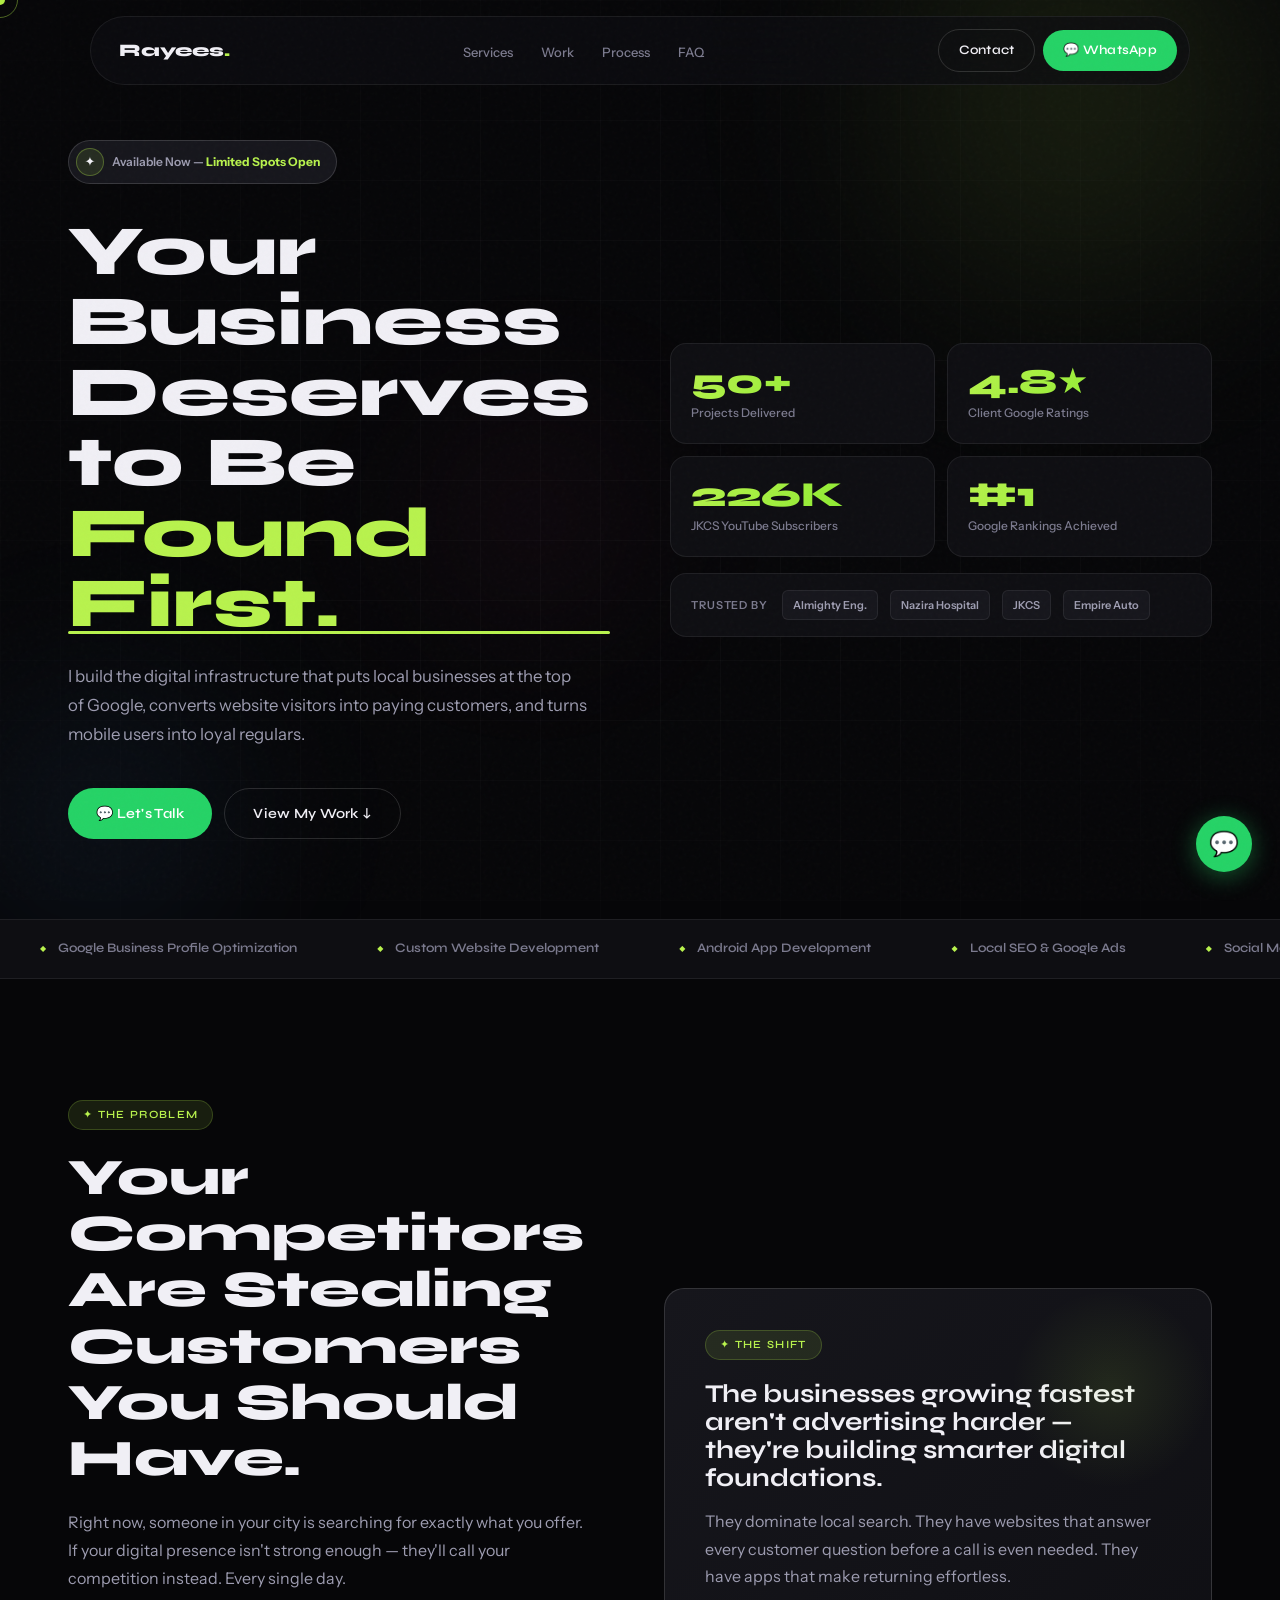
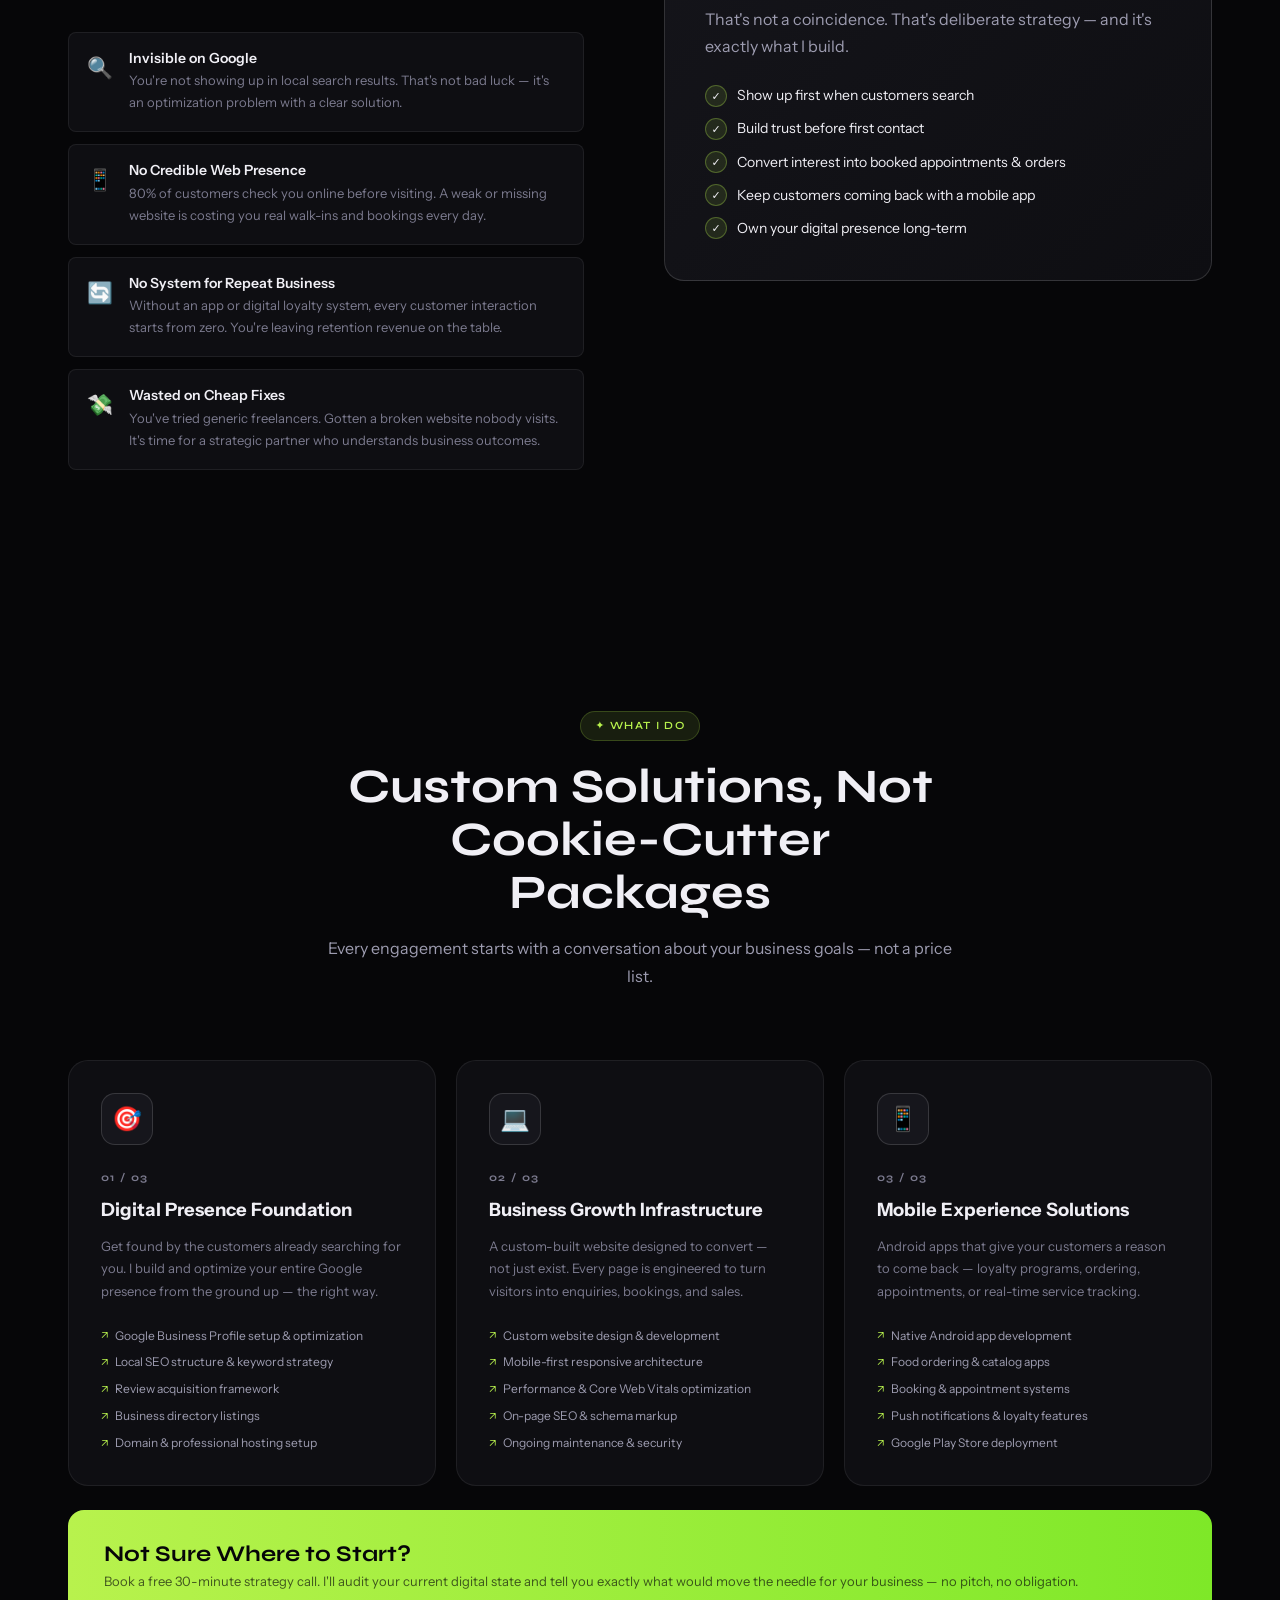
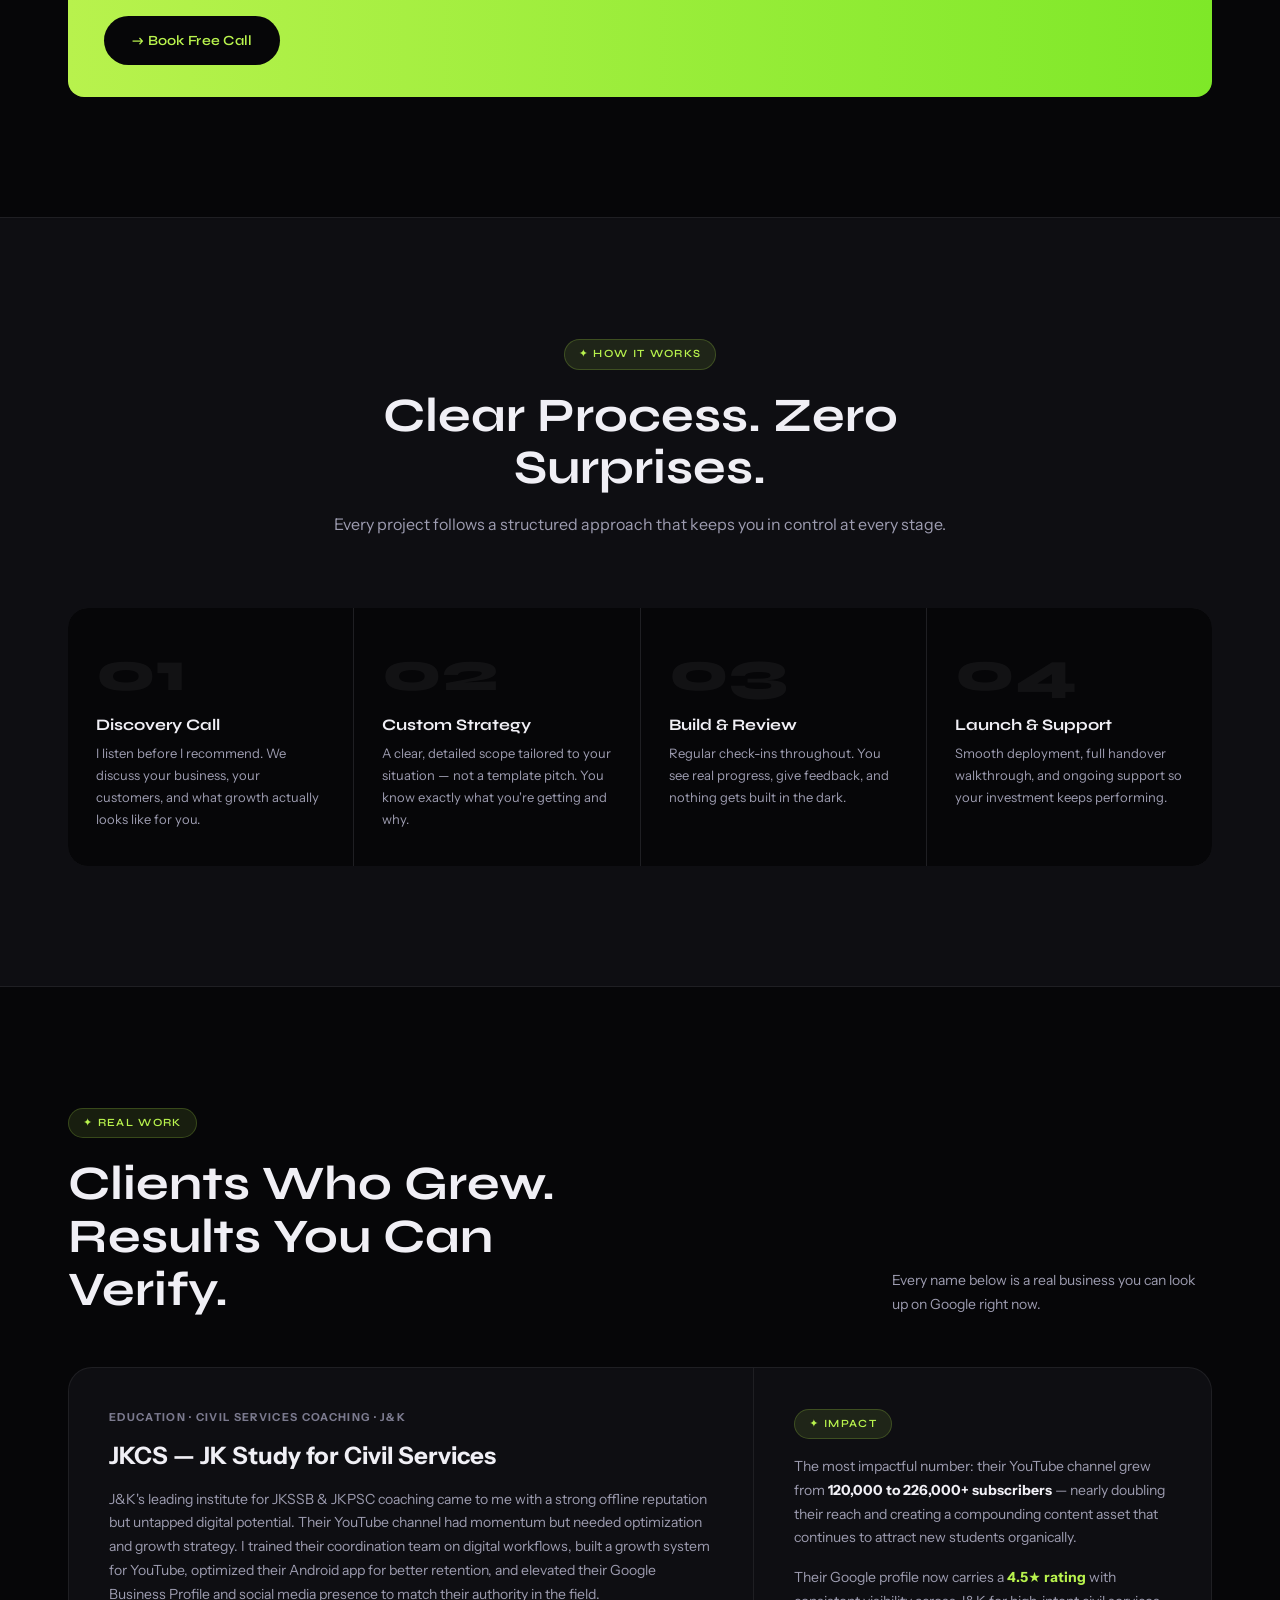
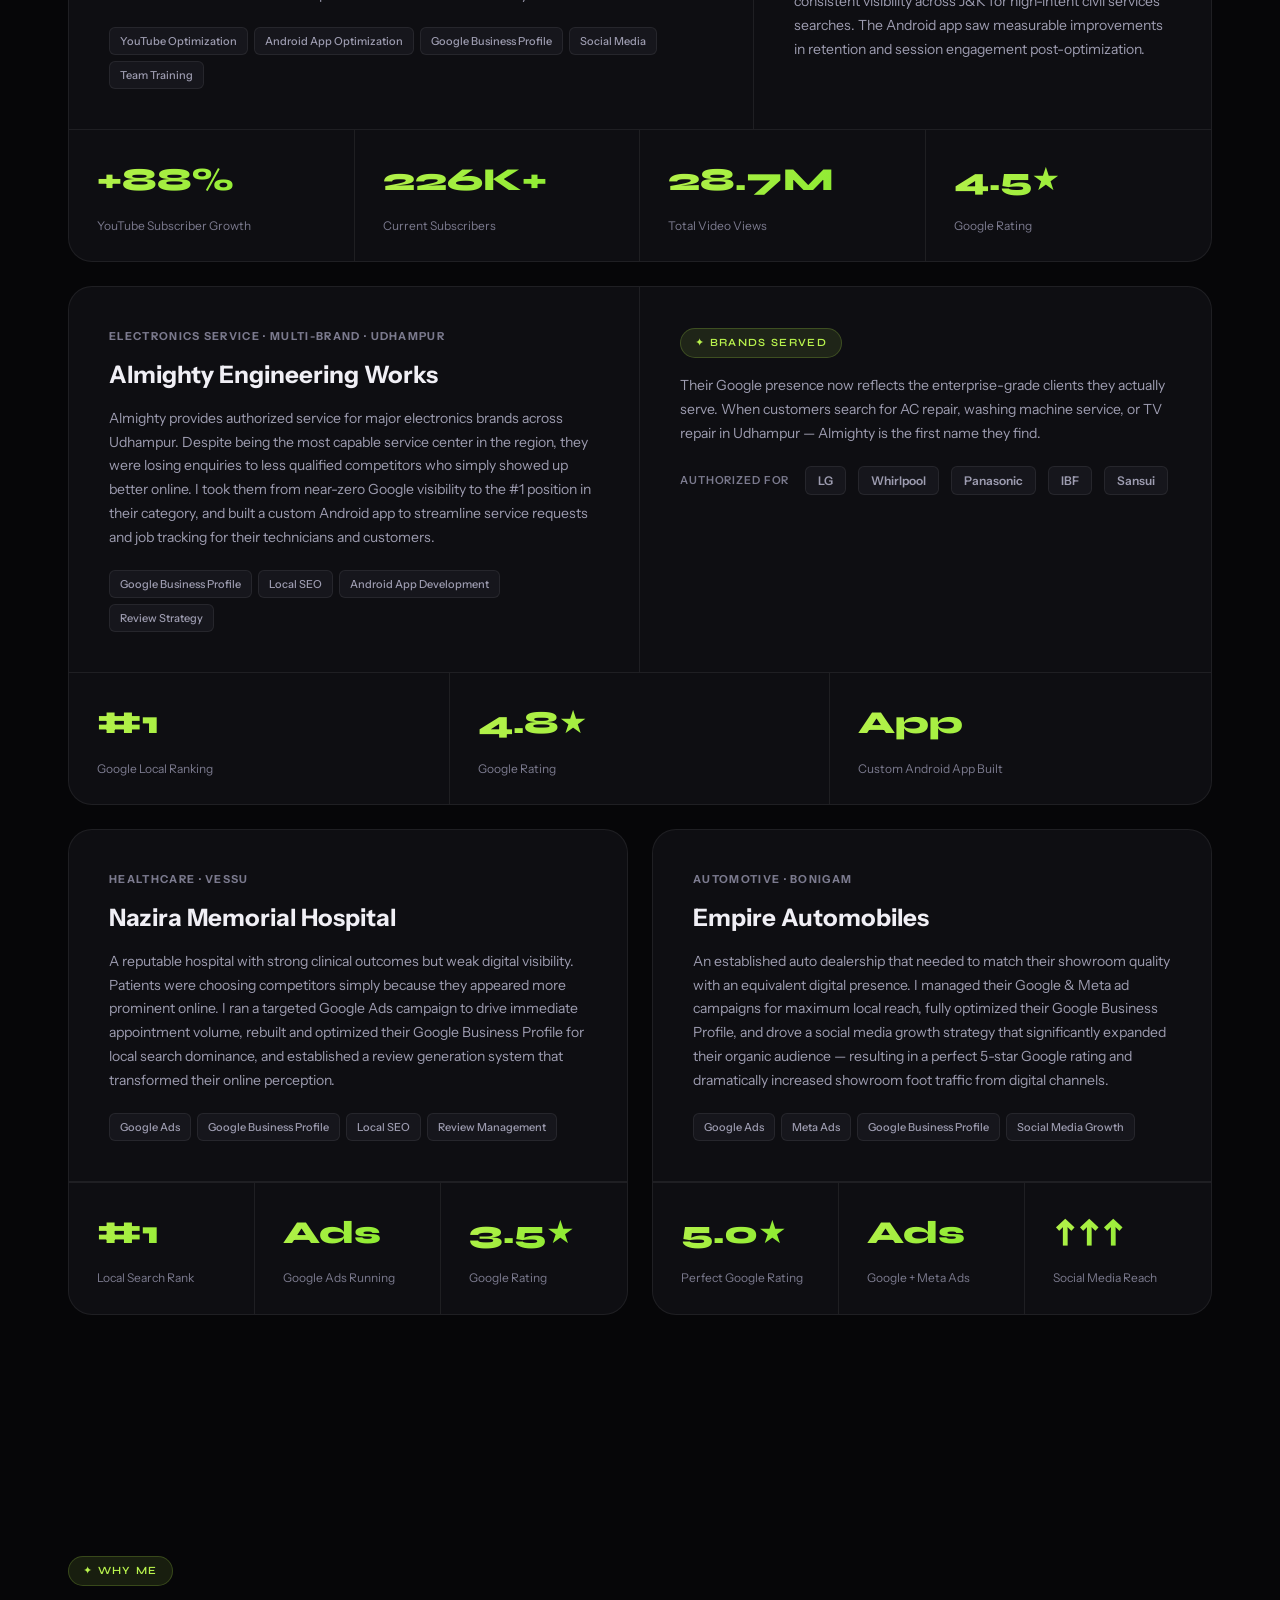
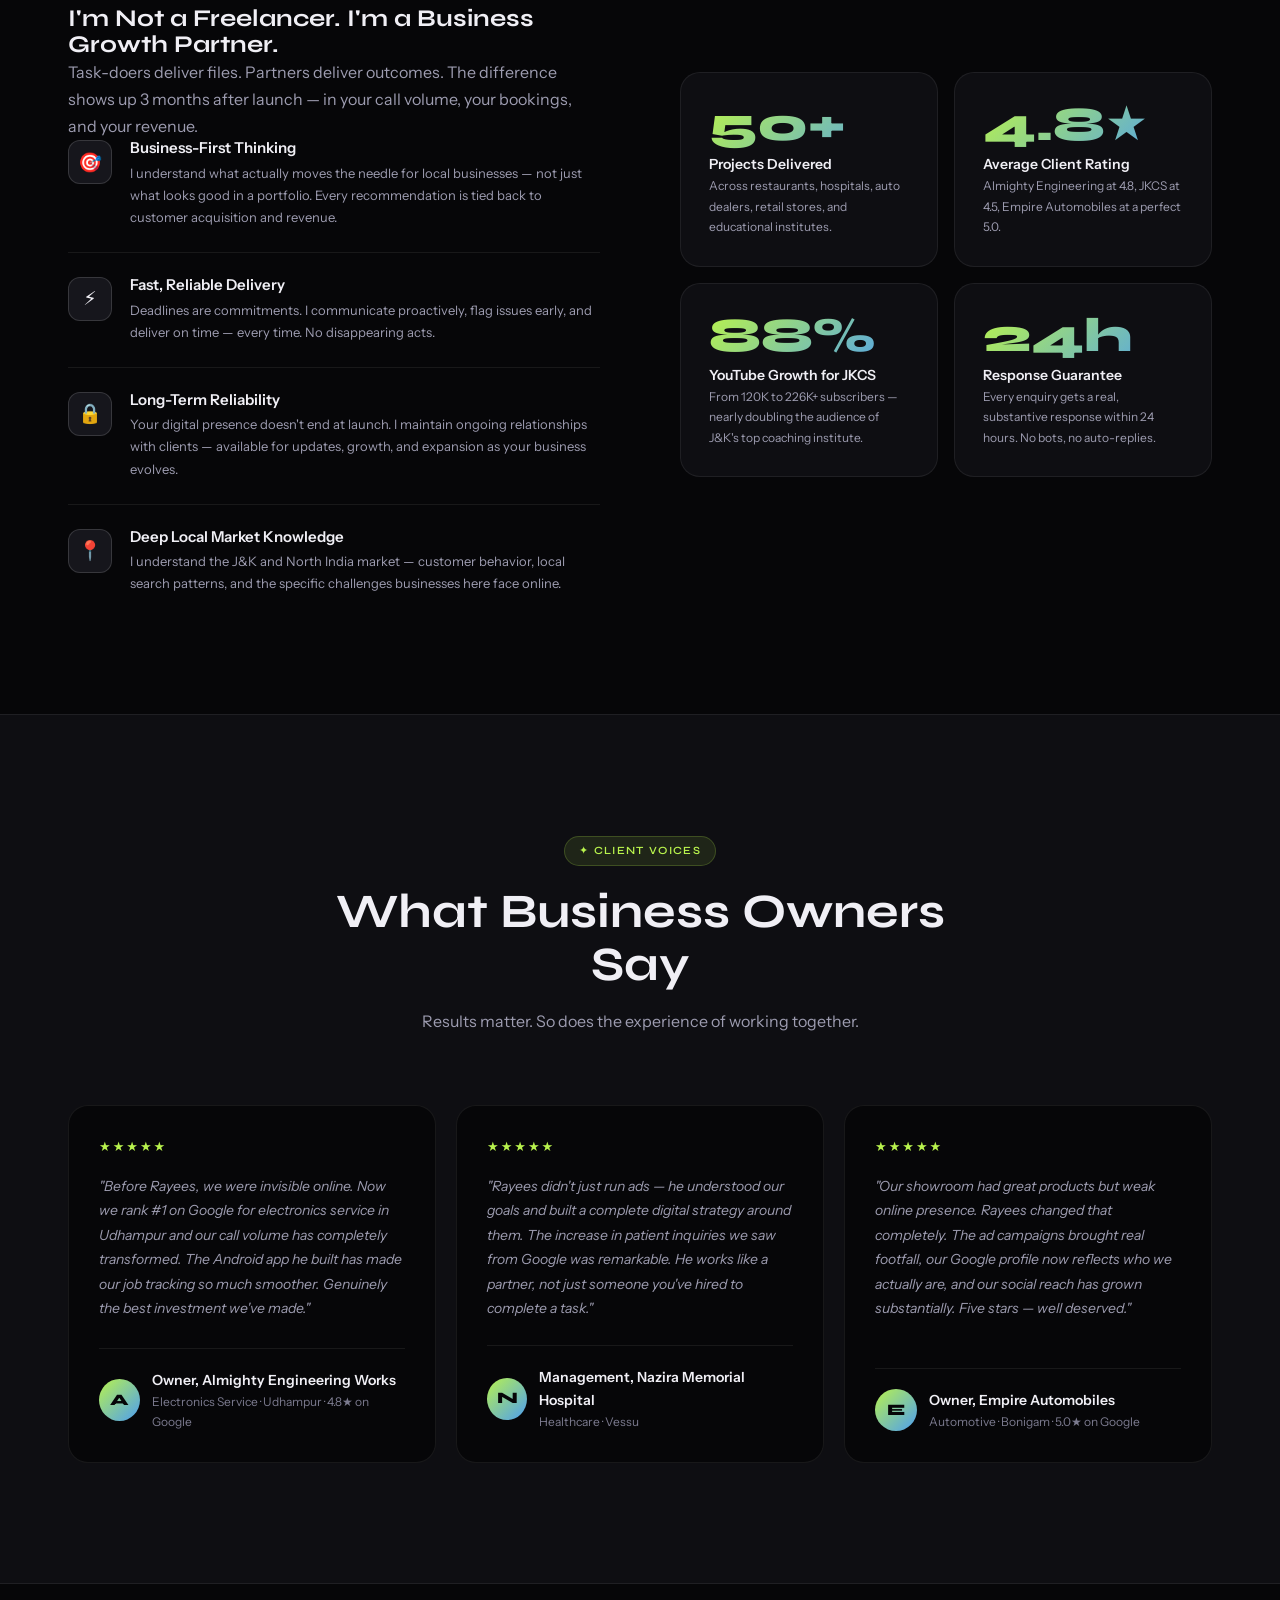
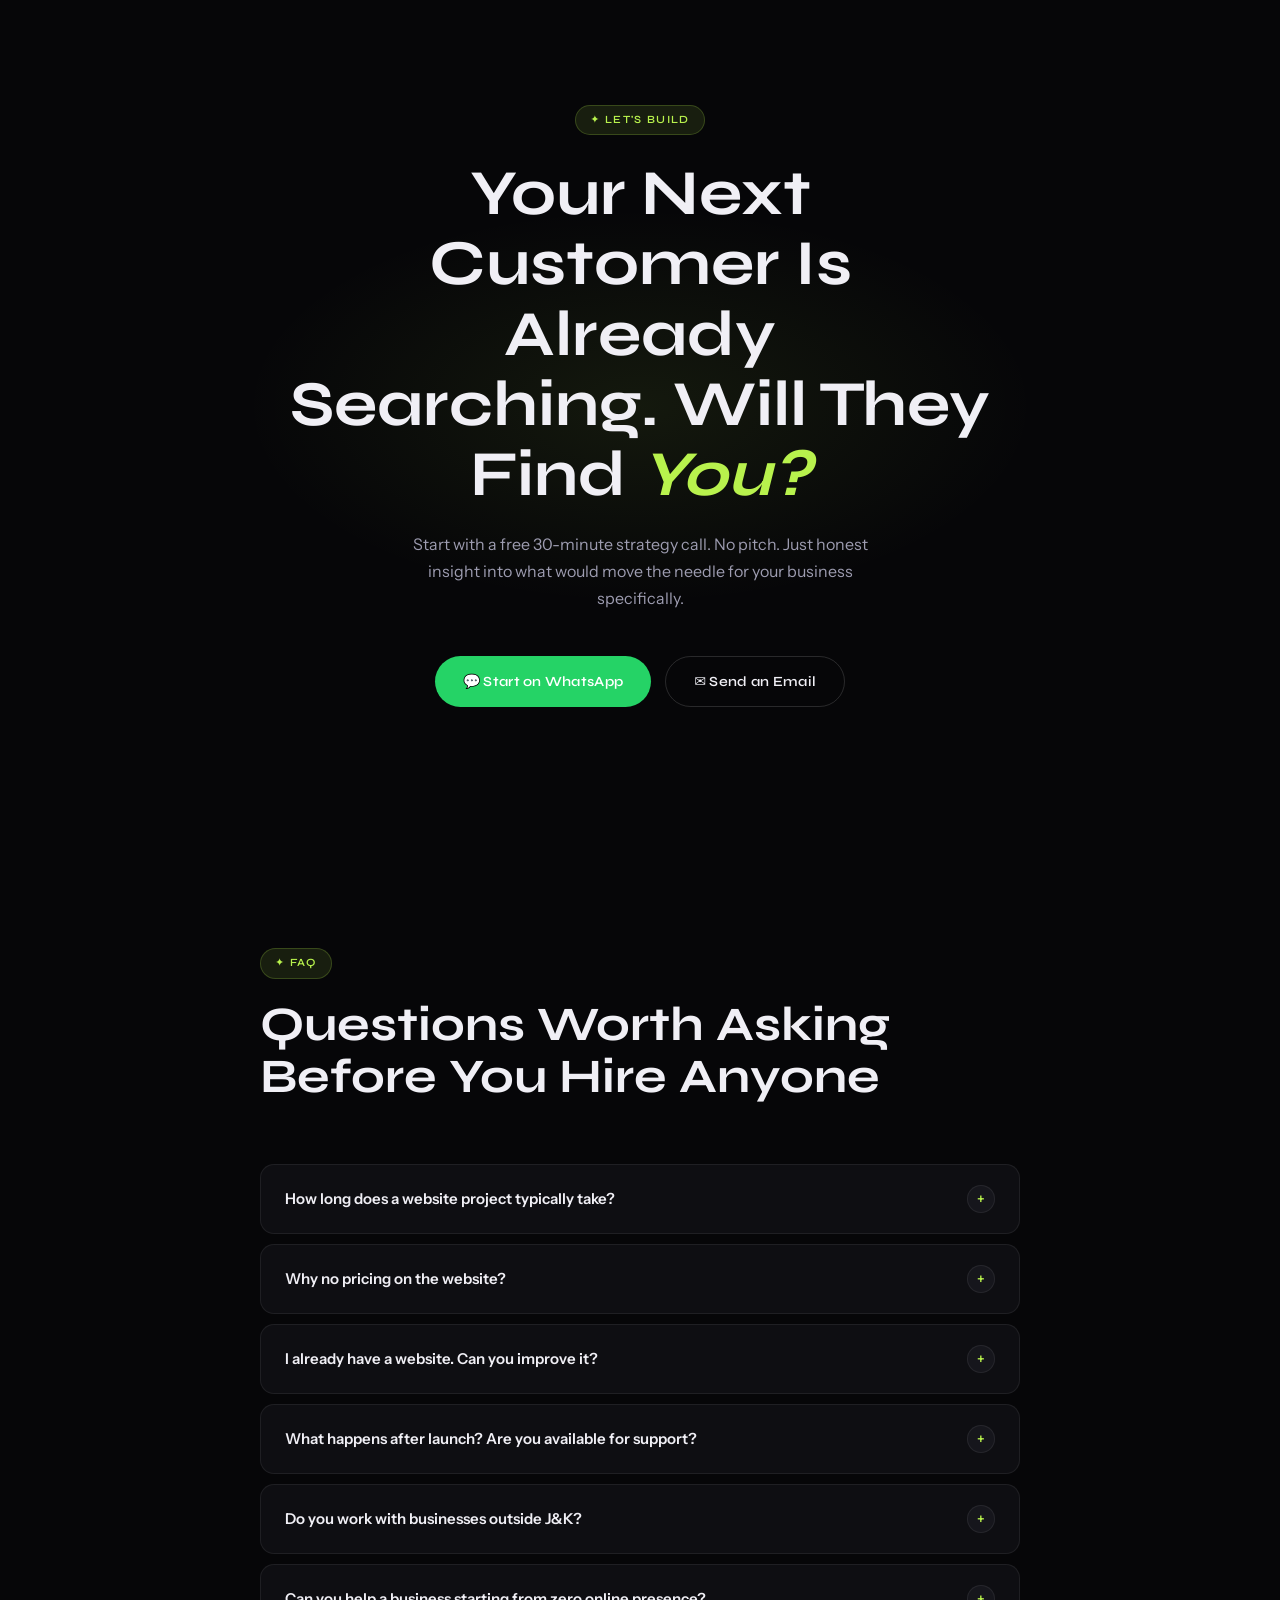
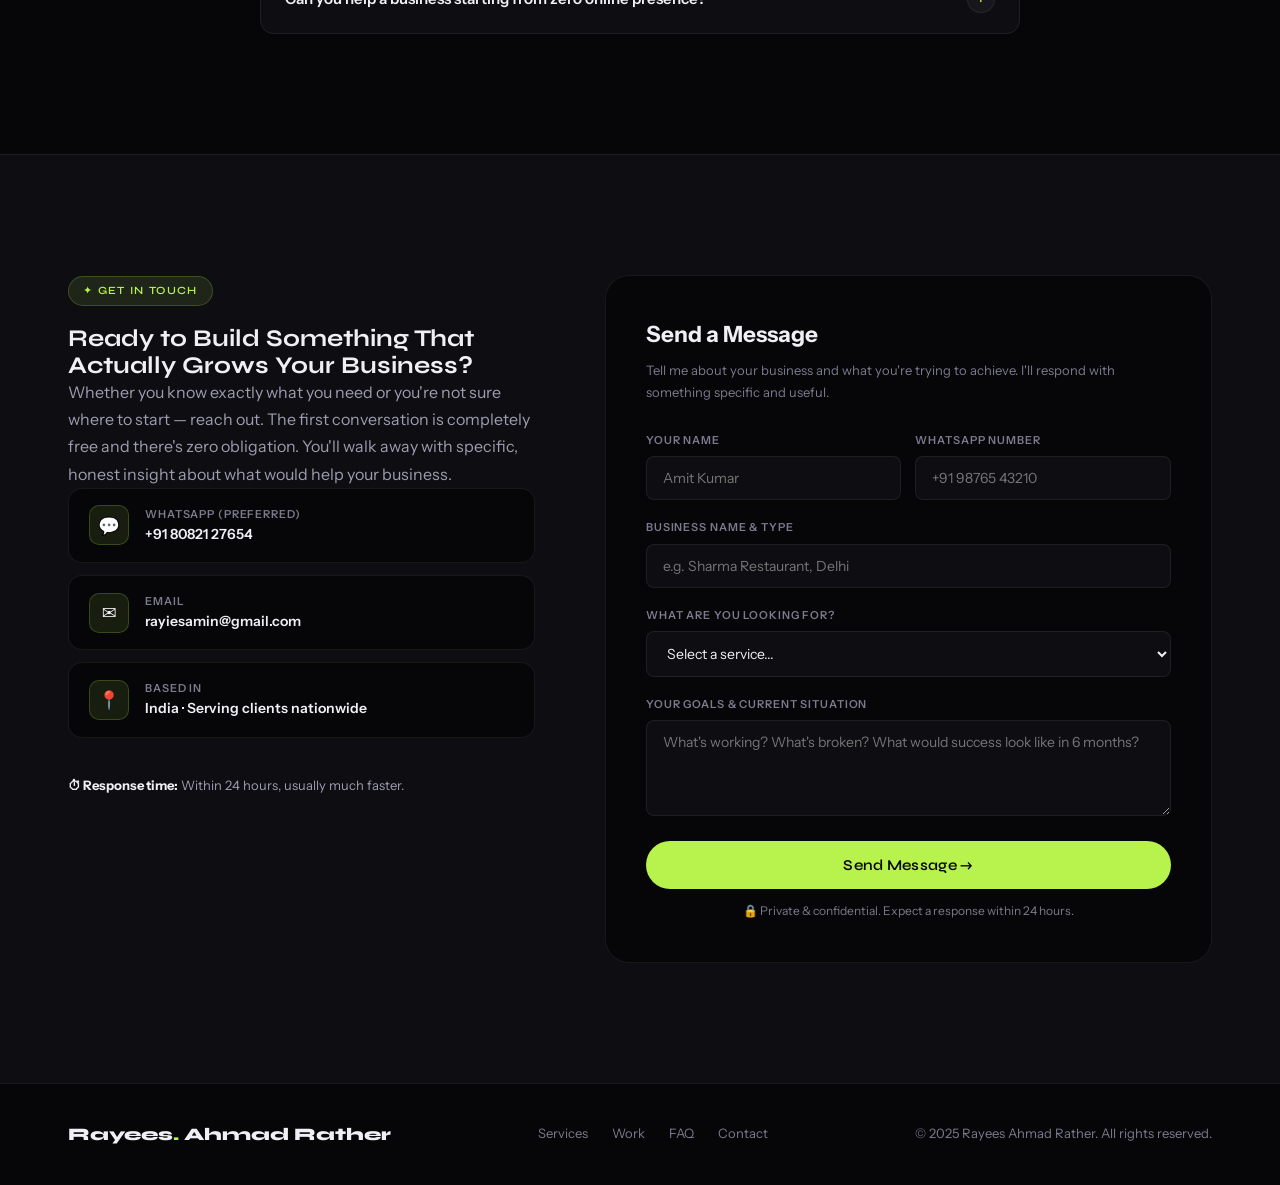
==== index.html @ e6a52d2c "first commit" ====
<!DOCTYPE html>
<html lang="en">
<head>
<meta charset="UTF-8">
<meta name="viewport" content="width=device-width, initial-scale=1.0">
<title>Rayees Ahmad Rather — Digital Growth Partner for Local Businesses</title>
<meta name="description" content="Rayees Ahmad Rather helps businesses dominate Google, build high-converting websites & Android apps. Trusted by JKCS (226K+ YouTube), Nazira Memorial Hospital, Almighty Engineering & more.">
<link rel="preconnect" href="https://fonts.googleapis.com">
<link rel="preconnect" href="https://fonts.gstatic.com" crossorigin>
<link href="https://fonts.googleapis.com/css2?family=Syne:wght@400;600;700;800&family=Instrument+Sans:ital,wght@0,400;0,500;0,600;1,400&display=swap" rel="stylesheet">

<script type="application/ld+json">
{
  "@context": "https://schema.org",
  "@type": "ProfessionalService",
  "name": "Rayees Ahmad Rather – Digital Solutions",
  "telephone": "+918082127654",
  "email": "rayiesamin@gmail.com",
  "address": {"@type": "PostalAddress", "addressCountry": "IN"},
  "founder": {"@type": "Person", "name": "Rayees Ahmad Rather"}
}
</script>

<style>
:root {
  --bg: #060608;
  --surface: #0e0e12;
  --surface2: #16161c;
  --border: rgba(255,255,255,0.07);
  --border-bright: rgba(255,255,255,0.14);
  --text: #f0eff5;
  --muted: #7b7a8e;
  --muted2: #9d9cb0;
  --lime: #b8f24d;
  --lime-dim: rgba(184,242,77,0.1);
  --lime-glow: rgba(184,242,77,0.25);
  --blue: #4d9ef2;
  --pink: #f24d9e;
  --r: 16px;
  --r-sm: 8px;
  --sans: 'Instrument Sans', system-ui, sans-serif;
  --display: 'Syne', system-ui, sans-serif;
}

*, *::before, *::after { box-sizing: border-box; margin: 0; padding: 0; }
html { scroll-behavior: smooth; }

body {
  background: var(--bg);
  color: var(--text);
  font-family: var(--sans);
  font-size: 16px;
  line-height: 1.65;
  overflow-x: hidden;
  cursor: none;
}

/* CURSOR */
#cursor {
  position: fixed;
  width: 10px; height: 10px;
  background: var(--lime);
  border-radius: 50%;
  pointer-events: none;
  z-index: 9999;
  transform: translate(-50%, -50%);
  transition: width 0.2s, height 0.2s, background 0.2s;
  mix-blend-mode: difference;
}
#cursor-ring {
  position: fixed;
  width: 36px; height: 36px;
  border: 1.5px solid rgba(184,242,77,0.4);
  border-radius: 50%;
  pointer-events: none;
  z-index: 9998;
  transform: translate(-50%, -50%);
  transition: transform 0.12s ease, width 0.3s, height 0.3s;
}
body:has(a:hover) #cursor, body:has(button:hover) #cursor { width: 18px; height: 18px; }

/* NOISE OVERLAY */
body::before {
  content: '';
  position: fixed;
  inset: 0;
  background-image: url("data:image/svg+xml,%3Csvg viewBox='0 0 256 256' xmlns='http://www.w3.org/2000/svg'%3E%3Cfilter id='noise'%3E%3CfeTurbulence type='fractalNoise' baseFrequency='0.9' numOctaves='4' stitchTiles='stitch'/%3E%3C/filter%3E%3Crect width='100%25' height='100%25' filter='url(%23noise)' opacity='0.035'/%3E%3C/svg%3E");
  pointer-events: none;
  z-index: 1000;
  opacity: 0.6;
}

/* UTILS */
.container { max-width: 1200px; margin: 0 auto; padding: 0 28px; }
a { text-decoration: none; color: inherit; }
.tag {
  display: inline-flex; align-items: center; gap: 6px;
  font-family: var(--display);
  font-size: 11px; font-weight: 600;
  letter-spacing: 0.12em; text-transform: uppercase;
  color: var(--lime);
  background: var(--lime-dim);
  border: 1px solid rgba(184,242,77,0.2);
  padding: 5px 14px; border-radius: 100px;
  margin-bottom: 20px;
}
h1,h2,h3,h4 { font-family: var(--display); line-height: 1.1; }
.btn {
  display: inline-flex; align-items: center; gap: 9px;
  font-family: var(--display); font-size: 14px; font-weight: 600;
  padding: 13px 28px; border-radius: 100px;
  border: none; cursor: none;
  transition: all 0.25s ease; letter-spacing: 0.02em;
}
.btn-lime { background: var(--lime); color: #060608; }
.btn-lime:hover { background: #ccff66; transform: scale(1.04); box-shadow: 0 0 32px var(--lime-glow); }
.btn-outline { background: transparent; color: var(--text); border: 1.5px solid var(--border-bright); }
.btn-outline:hover { border-color: var(--lime); color: var(--lime); }
.btn-wa { background: #25D366; color: #fff; }
.btn-wa:hover { background: #1ebe58; transform: scale(1.04); box-shadow: 0 0 32px rgba(37,211,102,0.35); }
p { color: var(--muted2); line-height: 1.7; }

/* SCROLL REVEAL */
.sr { opacity: 0; transform: translateY(32px); transition: opacity 0.7s cubic-bezier(.16,1,.3,1), transform 0.7s cubic-bezier(.16,1,.3,1); }
.sr.visible { opacity: 1; transform: none; }
.sr-delay-1 { transition-delay: 0.1s; }
.sr-delay-2 { transition-delay: 0.2s; }
.sr-delay-3 { transition-delay: 0.3s; }
.sr-delay-4 { transition-delay: 0.4s; }

/* ─── NAV ─── */
nav {
  position: fixed; top: 16px; left: 50%;
  transform: translateX(-50%);
  z-index: 500;
  width: calc(100% - 48px);
  max-width: 1100px;
  background: rgba(14,14,18,0.7);
  backdrop-filter: blur(20px);
  border: 1px solid var(--border);
  border-radius: 100px;
  padding: 12px 12px 12px 28px;
  display: flex; align-items: center; justify-content: space-between;
  transition: all 0.3s ease;
}
.nav-logo { font-family: var(--display); font-size: 1.1rem; font-weight: 800; }
.nav-logo .dot { color: var(--lime); }
.nav-links { display: flex; gap: 28px; list-style: none; }
.nav-links a { font-size: 13px; font-weight: 500; color: var(--muted); transition: color 0.2s; }
.nav-links a:hover { color: var(--text); }
.nav-right { display: flex; gap: 8px; align-items: center; }

/* ─── HERO ─── */
#hero {
  min-height: 100vh;
  display: flex; flex-direction: column;
  justify-content: center;
  padding: 140px 0 80px;
  position: relative; overflow: hidden;
}

/* Animated gradient orbs */
.orb {
  position: absolute; border-radius: 50%;
  filter: blur(80px); pointer-events: none; z-index: 0;
}
.orb-1 {
  width: 600px; height: 600px;
  background: radial-gradient(circle, rgba(184,242,77,0.12) 0%, transparent 70%);
  top: -200px; right: -100px;
  animation: orb-drift 8s ease-in-out infinite;
}
.orb-2 {
  width: 400px; height: 400px;
  background: radial-gradient(circle, rgba(77,158,242,0.1) 0%, transparent 70%);
  bottom: -100px; left: -100px;
  animation: orb-drift 10s ease-in-out infinite reverse;
}
.orb-3 {
  width: 300px; height: 300px;
  background: radial-gradient(circle, rgba(242,77,158,0.08) 0%, transparent 70%);
  top: 40%; left: 30%;
  animation: orb-drift 12s ease-in-out infinite 2s;
}
@keyframes orb-drift {
  0%,100% { transform: translate(0,0) scale(1); }
  33% { transform: translate(30px,-20px) scale(1.05); }
  66% { transform: translate(-20px,30px) scale(0.95); }
}

/* Grid lines bg */
#hero::after {
  content: '';
  position: absolute; inset: 0;
  background-image:
    linear-gradient(rgba(255,255,255,0.025) 1px, transparent 1px),
    linear-gradient(90deg, rgba(255,255,255,0.025) 1px, transparent 1px);
  background-size: 60px 60px;
  z-index: 0;
  mask-image: radial-gradient(ellipse 80% 80% at 50% 50%, black 30%, transparent 100%);
}

.hero-inner {
  position: relative; z-index: 1;
  display: grid; grid-template-columns: 1fr 1fr;
  align-items: center; gap: 60px;
}

.hero-badge {
  display: inline-flex; align-items: center; gap: 8px;
  background: var(--surface2);
  border: 1px solid var(--border-bright);
  border-radius: 100px;
  padding: 7px 16px 7px 7px;
  margin-bottom: 32px;
  animation: badge-in 0.8s cubic-bezier(.16,1,.3,1) both;
}
@keyframes badge-in { from { opacity:0; transform:translateY(-10px); } }
.badge-dot {
  width: 28px; height: 28px; border-radius: 50%;
  background: var(--lime-dim); border: 1px solid rgba(184,242,77,0.3);
  display: flex; align-items: center; justify-content: center;
  font-size: 13px;
}
.badge-text { font-size: 12px; font-weight: 600; color: var(--muted2); }
.badge-text strong { color: var(--lime); }

.hero-h1 {
  font-size: clamp(3rem, 5.5vw, 5rem);
  font-weight: 800;
  line-height: 1.0;
  margin-bottom: 24px;
  animation: hero-h1-in 0.9s cubic-bezier(.16,1,.3,1) 0.1s both;
}
@keyframes hero-h1-in { from { opacity:0; transform:translateY(20px); } }
.hero-h1 .accent { color: var(--lime); position: relative; display: inline-block; }
.hero-h1 .accent::after {
  content: '';
  position: absolute; bottom: 4px; left: 0; right: 0;
  height: 3px; background: var(--lime); border-radius: 2px;
  transform: scaleX(0); transform-origin: left;
  animation: underline-grow 0.6s ease 1s both;
}
@keyframes underline-grow { to { transform: scaleX(1); } }

.hero-sub {
  font-size: 1.05rem; color: var(--muted2);
  max-width: 520px; margin-bottom: 40px;
  animation: hero-sub-in 0.9s cubic-bezier(.16,1,.3,1) 0.2s both;
}
@keyframes hero-sub-in { from { opacity:0; transform:translateY(16px); } }

.hero-actions {
  display: flex; gap: 12px; flex-wrap: wrap;
  animation: hero-sub-in 0.9s cubic-bezier(.16,1,.3,1) 0.3s both;
}

.hero-right {
  display: flex; flex-direction: column; gap: 16px;
  animation: hero-right-in 1s cubic-bezier(.16,1,.3,1) 0.4s both;
}
@keyframes hero-right-in { from { opacity:0; transform:translateX(24px); } }

.hero-stat-grid { display: grid; grid-template-columns: 1fr 1fr; gap: 12px; }

.stat-card {
  background: var(--surface);
  border: 1px solid var(--border);
  border-radius: var(--r);
  padding: 20px;
  transition: border-color 0.3s, transform 0.3s;
  position: relative; overflow: hidden;
}
.stat-card::before {
  content: ''; position: absolute;
  top: 0; left: 0; right: 0; height: 2px;
  background: linear-gradient(90deg, var(--lime), var(--blue));
  transform: scaleX(0); transform-origin: left;
  transition: transform 0.4s ease;
}
.stat-card:hover { border-color: var(--border-bright); transform: translateY(-3px); }
.stat-card:hover::before { transform: scaleX(1); }
.stat-num {
  font-family: var(--display); font-size: 2.2rem; font-weight: 800;
  color: var(--text); line-height: 1;
  background: linear-gradient(135deg, var(--text) 0%, var(--muted2) 100%);
  -webkit-background-clip: text; -webkit-text-fill-color: transparent;
}
.stat-num.green { background: linear-gradient(135deg, var(--lime) 0%, #7ee828 100%); -webkit-background-clip: text; -webkit-text-fill-color: transparent; }
.stat-label { font-size: 12px; color: var(--muted); margin-top: 4px; font-weight: 500; }

.client-strip {
  background: var(--surface);
  border: 1px solid var(--border);
  border-radius: var(--r);
  padding: 16px 20px;
  display: flex; align-items: center; gap: 14px;
}
.client-logos-scroll { display: flex; gap: 12px; flex-wrap: wrap; }
.client-chip {
  background: var(--surface2);
  border: 1px solid var(--border);
  border-radius: 6px;
  padding: 5px 10px;
  font-size: 11px; font-weight: 600;
  color: var(--muted2); white-space: nowrap;
}
.client-strip-label { font-size: 11px; color: var(--muted); font-weight: 600; text-transform: uppercase; letter-spacing: 0.08em; white-space: nowrap; }

/* ─── MARQUEE ─── */
.marquee-section {
  border-top: 1px solid var(--border);
  border-bottom: 1px solid var(--border);
  padding: 18px 0; overflow: hidden;
  background: var(--surface);
}
.marquee-track {
  display: flex; gap: 0;
  animation: marquee 30s linear infinite;
  width: max-content;
}
.marquee-track:hover { animation-play-state: paused; }
.marquee-item {
  display: flex; align-items: center; gap: 12px;
  padding: 0 40px;
  font-family: var(--display); font-size: 13px; font-weight: 600;
  color: var(--muted); white-space: nowrap;
}
.marquee-item .mdot { color: var(--lime); font-size: 8px; }
@keyframes marquee { from { transform: translateX(0); } to { transform: translateX(-50%); } }

/* ─── PROBLEM ─── */
#problem { padding: 120px 0; }
.problem-layout { display: grid; grid-template-columns: 1fr 1.2fr; gap: 80px; align-items: center; }
.problem-headline { font-size: clamp(2.2rem, 4vw, 3.2rem); font-weight: 800; margin-bottom: 20px; }
.problem-sub { font-size: 1rem; margin-bottom: 40px; line-height: 1.75; }
.pain-cards { display: flex; flex-direction: column; gap: 12px; }
.pain-card {
  display: flex; align-items: flex-start; gap: 16px;
  background: var(--surface);
  border: 1px solid var(--border);
  border-radius: var(--r-sm);
  padding: 18px;
  transition: all 0.3s;
}
.pain-card:hover { border-color: rgba(184,242,77,0.2); background: var(--surface2); transform: translateX(6px); }
.pain-emoji { font-size: 1.3rem; flex-shrink: 0; }
.pain-card h4 { font-family: var(--sans); font-size: 14px; font-weight: 600; color: var(--text); margin-bottom: 3px; }
.pain-card p { font-size: 13px; color: var(--muted); }

.solution-box {
  background: linear-gradient(135deg, var(--surface2) 0%, var(--surface) 100%);
  border: 1px solid var(--border-bright);
  border-radius: 20px;
  padding: 40px;
  position: relative; overflow: hidden;
}
.solution-box::before {
  content: ''; position: absolute;
  top: 0; right: 0;
  width: 200px; height: 200px;
  background: radial-gradient(circle, var(--lime-dim) 0%, transparent 70%);
  pointer-events: none;
}
.solution-box h3 { font-size: 1.6rem; margin-bottom: 16px; }
.solution-box p { margin-bottom: 16px; }
.solution-points { display: flex; flex-direction: column; gap: 10px; margin-top: 24px; }
.sp {
  display: flex; align-items: center; gap: 10px;
  font-size: 14px; color: var(--text);
}
.sp-check {
  width: 22px; height: 22px; border-radius: 50%;
  background: var(--lime-dim); border: 1px solid rgba(184,242,77,0.3);
  display: flex; align-items: center; justify-content: center;
  font-size: 11px; flex-shrink: 0;
}

/* ─── SERVICES ─── */
#services { padding: 120px 0; }
.section-header { text-align: center; max-width: 640px; margin: 0 auto 70px; }
.section-header h2 { font-size: clamp(2rem, 4vw, 3rem); margin-bottom: 16px; }
.services-grid { display: grid; grid-template-columns: repeat(3, 1fr); gap: 20px; }
.svc-card {
  background: var(--surface);
  border: 1px solid var(--border);
  border-radius: 20px;
  padding: 32px;
  position: relative; overflow: hidden;
  transition: all 0.4s cubic-bezier(.16,1,.3,1);
  display: flex; flex-direction: column;
}
.svc-card::after {
  content: ''; position: absolute;
  bottom: 0; left: 0; right: 0; height: 0;
  background: linear-gradient(to top, var(--lime-dim), transparent);
  transition: height 0.4s ease;
  z-index: 0;
}
.svc-card:hover { border-color: rgba(184,242,77,0.25); transform: translateY(-6px); box-shadow: 0 20px 60px rgba(0,0,0,0.4); }
.svc-card:hover::after { height: 100%; }
.svc-card > * { position: relative; z-index: 1; }
.svc-icon-wrap {
  width: 52px; height: 52px;
  background: var(--surface2);
  border: 1px solid var(--border-bright);
  border-radius: 14px;
  display: flex; align-items: center; justify-content: center;
  font-size: 1.5rem; margin-bottom: 24px;
  transition: background 0.3s, border-color 0.3s;
}
.svc-card:hover .svc-icon-wrap { background: var(--lime-dim); border-color: rgba(184,242,77,0.3); }
.svc-num { font-family: var(--display); font-size: 11px; font-weight: 700; color: var(--muted); letter-spacing: 0.12em; margin-bottom: 8px; }
.svc-title { font-size: 1.15rem; font-weight: 800; margin-bottom: 10px; }
.svc-desc { font-size: 13px; color: var(--muted); flex: 1; margin-bottom: 24px; }
.svc-list { list-style: none; display: flex; flex-direction: column; gap: 7px; }
.svc-list li { font-size: 12px; color: var(--muted2); display: flex; align-items: center; gap: 7px; }
.svc-list li::before { content: '↗'; color: var(--lime); font-size: 11px; flex-shrink: 0; }

.svc-cta {
  margin-top: 24px;
  background: linear-gradient(90deg, var(--lime) 0%, #7ee828 100%);
  border-radius: 16px; padding: 32px 36px;
  display: flex; align-items: center; justify-content: space-between; gap: 24px; flex-wrap: wrap;
}
.svc-cta h3 { font-size: 1.4rem; color: #060608; }
.svc-cta p { font-size: 13px; color: rgba(6,6,8,0.65); margin-top: 4px; }
.btn-dark { background: #060608; color: var(--lime); }
.btn-dark:hover { background: #1a1a1a; }

/* ─── PROCESS ─── */
#process { padding: 120px 0; background: var(--surface); border-top: 1px solid var(--border); border-bottom: 1px solid var(--border); }
.process-grid { display: grid; grid-template-columns: repeat(4, 1fr); gap: 1px; background: var(--border); border-radius: 20px; overflow: hidden; margin-top: 60px; }
.process-step {
  background: var(--bg);
  padding: 36px 28px;
  position: relative; overflow: hidden;
  transition: background 0.3s;
}
.process-step:hover { background: var(--surface2); }
.process-step::before {
  content: '';
  position: absolute; top: 0; left: 0; right: 0; height: 3px;
  background: linear-gradient(90deg, var(--lime), var(--blue));
  transform: scaleX(0); transform-origin: left;
  transition: transform 0.4s ease;
}
.process-step:hover::before { transform: scaleX(1); }
.step-n {
  font-family: var(--display); font-size: 3.5rem; font-weight: 800;
  color: rgba(255,255,255,0.05); line-height: 1;
  margin-bottom: 16px;
}
.process-step h4 { font-size: 1rem; font-weight: 700; margin-bottom: 8px; }
.process-step p { font-size: 13px; }

/* ─── PORTFOLIO ─── */
#portfolio { padding: 120px 0; }
.portfolio-header { display: flex; align-items: flex-end; justify-content: space-between; gap: 24px; margin-bottom: 50px; flex-wrap: wrap; }
.portfolio-header h2 { font-size: clamp(2rem, 4vw, 3rem); max-width: 500px; }
.cases { display: flex; flex-direction: column; gap: 24px; }

.case {
  background: var(--surface);
  border: 1px solid var(--border);
  border-radius: 24px;
  overflow: hidden;
  transition: border-color 0.3s, box-shadow 0.3s;
}
.case:hover { border-color: var(--border-bright); box-shadow: 0 8px 48px rgba(0,0,0,0.3); }
.case-top {
  display: grid; grid-template-columns: 1fr 1fr;
  gap: 0;
}
.case-top-left {
  padding: 40px;
  border-right: 1px solid var(--border);
}
.case-top-right { padding: 40px; }
.case-industry {
  font-size: 11px; font-weight: 700; letter-spacing: 0.12em;
  text-transform: uppercase; color: var(--muted);
  margin-bottom: 10px; display: block;
}
.case-name { font-size: 1.5rem; font-weight: 800; margin-bottom: 12px; color: var(--text); }
.case-desc { font-size: 14px; line-height: 1.7; }
.case-tech { display: flex; flex-wrap: wrap; gap: 6px; margin-top: 20px; }
.tech {
  background: var(--surface2);
  border: 1px solid var(--border);
  border-radius: 6px;
  padding: 4px 10px;
  font-size: 11px; color: var(--muted2); font-weight: 500;
}

.case-metrics {
  display: grid; grid-template-columns: repeat(3,1fr);
  border-top: 1px solid var(--border);
}
.metric-item {
  padding: 24px 28px;
  border-right: 1px solid var(--border);
  transition: background 0.2s;
}
.metric-item:last-child { border-right: none; }
.case:hover .metric-item { background: var(--surface2); }
.m-val {
  font-family: var(--display);
  font-size: 2rem; font-weight: 800; display: block;
  background: linear-gradient(135deg, var(--lime) 0%, #7ee828 100%);
  -webkit-background-clip: text; -webkit-text-fill-color: transparent;
  margin-bottom: 4px;
}
.m-label { font-size: 12px; color: var(--muted); }

/* Featured case (JKCS) spans full */
.case-featured .case-top { grid-template-columns: 1.2fr 0.8fr; }
.case-featured .case-metrics { grid-template-columns: repeat(4,1fr); }

.brands-strip {
  padding: 20px 40px;
  border-top: 1px solid var(--border);
  display: flex; align-items: center; gap: 12px;
  flex-wrap: wrap;
}
.brands-label { font-size: 11px; color: var(--muted); font-weight: 600; text-transform: uppercase; letter-spacing: 0.08em; margin-right: 4px; }
.brand-badge {
  background: var(--surface2); border: 1px solid var(--border);
  border-radius: 6px; padding: 4px 12px;
  font-size: 12px; font-weight: 600; color: var(--muted2);
}

/* ─── WHY ─── */
#why { padding: 120px 0; }
.why-layout { display: grid; grid-template-columns: 1fr 1fr; gap: 80px; align-items: center; }
.why-left h2 { font-size: clamp(2rem, 4vw, 3rem); margin-bottom: 20px; }
.why-left > p { margin-bottom: 40px; }
.why-items { display: flex; flex-direction: column; gap: 24px; }
.wi {
  display: flex; gap: 18px; align-items: flex-start;
  padding-bottom: 24px; border-bottom: 1px solid var(--border);
}
.wi:last-child { border-bottom: none; padding-bottom: 0; }
.wi-icon {
  width: 44px; height: 44px; flex-shrink: 0;
  background: var(--surface2);
  border: 1px solid var(--border-bright);
  border-radius: 12px;
  display: flex; align-items: center; justify-content: center;
  font-size: 1.2rem;
  transition: background 0.3s, border-color 0.3s;
}
.wi:hover .wi-icon { background: var(--lime-dim); border-color: rgba(184,242,77,0.3); }
.wi h4 { font-family: var(--sans); font-size: 15px; font-weight: 600; color: var(--text); margin-bottom: 5px; }
.wi p { font-size: 13px; }

.why-numbers { display: grid; grid-template-columns: 1fr 1fr; gap: 16px; }
.wn-card {
  background: var(--surface);
  border: 1px solid var(--border);
  border-radius: 20px; padding: 28px;
  transition: all 0.3s;
  position: relative; overflow: hidden;
}
.wn-card::after {
  content: ''; position: absolute;
  inset: 0; border-radius: 20px;
  background: linear-gradient(135deg, var(--lime-dim), transparent);
  opacity: 0; transition: opacity 0.3s;
}
.wn-card:hover { border-color: rgba(184,242,77,0.2); transform: scale(1.02); }
.wn-card:hover::after { opacity: 1; }
.wn-card > * { position: relative; z-index: 1; }
.wn-big {
  font-family: var(--display); font-size: 3rem; font-weight: 800;
  background: linear-gradient(135deg, var(--lime), var(--blue));
  -webkit-background-clip: text; -webkit-text-fill-color: transparent;
  line-height: 1; margin-bottom: 8px;
}
.wn-card h4 { font-family: var(--sans); font-size: 14px; font-weight: 600; color: var(--text); margin-bottom: 4px; }
.wn-card p { font-size: 12px; }

/* ─── TESTIMONIALS ─── */
#testimonials { padding: 120px 0; background: var(--surface); border-top: 1px solid var(--border); border-bottom: 1px solid var(--border); }
.testi-grid { display: grid; grid-template-columns: repeat(3, 1fr); gap: 20px; margin-top: 60px; }
.testi {
  background: var(--bg);
  border: 1px solid var(--border);
  border-radius: 20px; padding: 30px;
  transition: all 0.3s;
  display: flex; flex-direction: column;
}
.testi:hover { border-color: var(--border-bright); transform: translateY(-4px); box-shadow: 0 12px 40px rgba(0,0,0,0.3); }
.testi-stars { color: var(--lime); font-size: 13px; margin-bottom: 16px; letter-spacing: 2px; }
.testi-body { font-size: 14px; line-height: 1.75; font-style: italic; flex: 1; margin-bottom: 24px; }
.testi-author { display: flex; align-items: center; gap: 12px; padding-top: 20px; border-top: 1px solid var(--border); }
.testi-av {
  width: 42px; height: 42px; border-radius: 50%;
  background: linear-gradient(135deg, var(--lime), var(--blue));
  display: flex; align-items: center; justify-content: center;
  font-family: var(--display); font-size: 1rem; font-weight: 800; color: #060608;
}
.testi-name { font-size: 14px; font-weight: 600; color: var(--text); }
.testi-role { font-size: 12px; color: var(--muted); }

/* ─── FAQ ─── */
#faq { padding: 120px 0; }
.faq-wrap { max-width: 760px; margin: 0 auto; }
.faq-list { display: flex; flex-direction: column; gap: 10px; margin-top: 60px; }
.faq-item {
  background: var(--surface);
  border: 1px solid var(--border);
  border-radius: 14px; overflow: hidden;
  transition: border-color 0.2s;
}
.faq-item.open { border-color: rgba(184,242,77,0.2); }
.faq-q {
  padding: 20px 24px;
  display: flex; justify-content: space-between; align-items: center;
  cursor: none;
  font-weight: 600; font-size: 15px; color: var(--text);
  transition: background 0.2s;
}
.faq-q:hover { background: var(--surface2); }
.faq-q:hover { cursor: pointer; }
.faq-icon {
  width: 28px; height: 28px; border-radius: 50%;
  background: var(--surface2); border: 1px solid var(--border);
  display: flex; align-items: center; justify-content: center;
  font-size: 14px; color: var(--lime); flex-shrink: 0;
  transition: transform 0.3s, background 0.2s;
}
.faq-item.open .faq-icon { transform: rotate(45deg); background: var(--lime-dim); }
.faq-a { max-height: 0; overflow: hidden; transition: max-height 0.4s cubic-bezier(.16,1,.3,1); }
.faq-a-inner { padding: 0 24px 20px; font-size: 14px; color: var(--muted2); line-height: 1.75; }
.faq-item.open .faq-a { max-height: 400px; }

/* ─── CTA BAND ─── */
.cta-band {
  padding: 120px 0;
  text-align: center;
  position: relative; overflow: hidden;
}
.cta-band::before {
  content: ''; position: absolute;
  top: 50%; left: 50%;
  transform: translate(-50%, -50%);
  width: 800px; height: 400px;
  background: radial-gradient(ellipse, rgba(184,242,77,0.08) 0%, transparent 70%);
  pointer-events: none;
}
.cta-band h2 { font-size: clamp(2.4rem, 5vw, 4rem); max-width: 700px; margin: 0 auto 20px; }
.cta-band h2 em { font-style: italic; color: var(--lime); }
.cta-band p { max-width: 500px; margin: 0 auto 44px; }
.cta-buttons { display: flex; justify-content: center; gap: 14px; flex-wrap: wrap; }

/* ─── CONTACT ─── */
#contact { padding: 120px 0; background: var(--surface); border-top: 1px solid var(--border); }
.contact-layout { display: grid; grid-template-columns: 1fr 1.3fr; gap: 70px; align-items: start; }
.contact-left h2 { font-size: clamp(1.8rem, 3vw, 2.5rem); margin-bottom: 16px; }
.contact-left > p { margin-bottom: 36px; }
.contact-methods { display: flex; flex-direction: column; gap: 12px; margin-bottom: 36px; }
.cm {
  display: flex; align-items: center; gap: 16px;
  background: var(--bg); border: 1px solid var(--border);
  border-radius: 14px; padding: 16px 20px;
  transition: all 0.25s;
}
.cm:hover { border-color: rgba(184,242,77,0.2); transform: translateX(4px); }
.cm-icon-wrap {
  width: 40px; height: 40px; border-radius: 10px;
  background: var(--lime-dim); border: 1px solid rgba(184,242,77,0.2);
  display: flex; align-items: center; justify-content: center; font-size: 1.1rem; flex-shrink: 0;
}
.cm-lbl { font-size: 11px; color: var(--muted); font-weight: 600; text-transform: uppercase; letter-spacing: 0.08em; }
.cm-val { font-size: 14px; font-weight: 600; color: var(--text); }

.contact-form-wrap {
  background: var(--bg);
  border: 1px solid var(--border);
  border-radius: 24px; padding: 40px;
}
.form-title { font-size: 1.4rem; font-weight: 800; margin-bottom: 6px; }
.form-sub { font-size: 13px; color: var(--muted); margin-bottom: 28px; }
.fg { margin-bottom: 18px; }
.fg-row { display: grid; grid-template-columns: 1fr 1fr; gap: 14px; }
label { display: block; font-size: 11px; font-weight: 600; text-transform: uppercase; letter-spacing: 0.08em; color: var(--muted); margin-bottom: 7px; }
input, textarea, select {
  width: 100%; padding: 12px 16px;
  background: var(--surface);
  border: 1.5px solid var(--border);
  border-radius: var(--r-sm);
  font-family: var(--sans); font-size: 14px;
  color: var(--text); outline: none;
  transition: border-color 0.2s, background 0.2s;
}
input:focus, textarea:focus, select:focus { border-color: rgba(184,242,77,0.4); background: var(--surface2); }
select option { background: var(--surface2); }
textarea { resize: vertical; min-height: 96px; }
.form-note { font-size: 12px; color: var(--muted); margin-top: 12px; text-align: center; }

/* ─── FOOTER ─── */
footer {
  background: var(--bg);
  border-top: 1px solid var(--border);
  padding: 36px 0;
}
.footer-inner { display: flex; align-items: center; justify-content: space-between; flex-wrap: wrap; gap: 16px; }
.footer-logo { font-family: var(--display); font-size: 1.1rem; font-weight: 800; }
.footer-logo .dot { color: var(--lime); }
.footer-links { display: flex; gap: 24px; }
.footer-links a { font-size: 13px; color: var(--muted); transition: color 0.2s; }
.footer-links a:hover { color: var(--text); }
.footer-copy { font-size: 13px; color: var(--muted); }

/* ─── WA FLOAT ─── */
.wa-float {
  position: fixed; bottom: 28px; right: 28px; z-index: 900;
  width: 56px; height: 56px; background: #25D366; border-radius: 50%;
  display: flex; align-items: center; justify-content: center; font-size: 1.5rem;
  box-shadow: 0 4px 24px rgba(37,211,102,0.4);
  animation: wa-pulse 3s ease-in-out infinite;
  transition: transform 0.2s;
}
.wa-float:hover { transform: scale(1.1); }
@keyframes wa-pulse { 0%,100%{box-shadow:0 4px 24px rgba(37,211,102,0.35)} 50%{box-shadow:0 4px 44px rgba(37,211,102,0.65)} }

/* ─── RESPONSIVE ─── */
@media (max-width: 960px) {
  .hero-inner, .problem-layout, .why-layout, .contact-layout { grid-template-columns: 1fr; gap: 40px; }
  .hero-right { display: none; }
  .case-top { grid-template-columns: 1fr !important; }
  .case-top-left { border-right: none; border-bottom: 1px solid var(--border); }
  .case-featured .case-metrics { grid-template-columns: repeat(2,1fr); }
  .services-grid { grid-template-columns: 1fr; }
  .testi-grid { grid-template-columns: 1fr; }
  .process-grid { grid-template-columns: 1fr 1fr; }
  nav .nav-links { display: none; }
  body { cursor: auto; }
  #cursor, #cursor-ring { display: none; }
}
@media (max-width: 600px) {
  .section-header, .portfolio-header { text-align: left; }
  .process-grid { grid-template-columns: 1fr; }
  .case-metrics { grid-template-columns: 1fr 1fr !important; }
  .why-numbers { grid-template-columns: 1fr; }
  .fg-row { grid-template-columns: 1fr; }
  .hero-actions { flex-direction: column; }
  .cta-buttons { flex-direction: column; align-items: center; }
  .svc-cta { flex-direction: column; }
}
</style>
</head>
<body>

<!-- Custom cursor -->
<div id="cursor"></div>
<div id="cursor-ring"></div>

<!-- NAV -->
<nav>
  <a href="#" class="nav-logo">Rayees<span class="dot">.</span></a>
  <ul class="nav-links">
    <li><a href="#services">Services</a></li>
    <li><a href="#portfolio">Work</a></li>
    <li><a href="#process">Process</a></li>
    <li><a href="#faq">FAQ</a></li>
  </ul>
  <div class="nav-right">
    <a href="#contact" class="btn btn-outline" style="padding:10px 20px;font-size:13px;">Contact</a>
    <a href="https://wa.me/918082127654?text=Hi%20Rayees%2C%20I%20want%20to%20grow%20my%20business%20online." class="btn btn-wa" style="padding:10px 20px;font-size:13px;" target="_blank">💬 WhatsApp</a>
  </div>
</nav>

<!-- HERO -->
<section id="hero">
  <div class="orb orb-1"></div>
  <div class="orb orb-2"></div>
  <div class="orb orb-3"></div>
  <div class="container">
    <div class="hero-inner">
      <div class="hero-text">
        <div class="hero-badge">
          <div class="badge-dot">✦</div>
          <span class="badge-text">Available Now — <strong>Limited Spots Open</strong></span>
        </div>
        <h1 class="hero-h1">
          Your Business<br>Deserves to Be<br><span class="accent">Found First.</span>
        </h1>
        <p class="hero-sub">
          I build the digital infrastructure that puts local businesses at the top of Google, converts website visitors into paying customers, and turns mobile users into loyal regulars.
        </p>
        <div class="hero-actions">
          <a href="https://wa.me/918082127654?text=Hi%20Rayees%2C%20I%20want%20to%20grow%20my%20business%20online.%20Can%20we%20talk%3F" class="btn btn-wa" target="_blank">💬 Let's Talk</a>
          <a href="#portfolio" class="btn btn-outline">View My Work ↓</a>
        </div>
      </div>
      <div class="hero-right">
        <div class="hero-stat-grid">
          <div class="stat-card">
            <div class="stat-num green">50+</div>
            <div class="stat-label">Projects Delivered</div>
          </div>
          <div class="stat-card">
            <div class="stat-num green">4.8★</div>
            <div class="stat-label">Client Google Ratings</div>
          </div>
          <div class="stat-card">
            <div class="stat-num green">226K</div>
            <div class="stat-label">JKCS YouTube Subscribers</div>
          </div>
          <div class="stat-card">
            <div class="stat-num green">#1</div>
            <div class="stat-label">Google Rankings Achieved</div>
          </div>
        </div>
        <div class="client-strip">
          <span class="client-strip-label">Trusted by</span>
          <div class="client-logos-scroll">
            <span class="client-chip">Almighty Eng.</span>
            <span class="client-chip">Nazira Hospital</span>
            <span class="client-chip">JKCS</span>
            <span class="client-chip">Empire Auto</span>
          </div>
        </div>
      </div>
    </div>
  </div>
</section>

<!-- MARQUEE -->
<div class="marquee-section">
  <div class="marquee-track">
    <div class="marquee-item"><span class="mdot">◆</span> Google Business Profile Optimization</div>
    <div class="marquee-item"><span class="mdot">◆</span> Custom Website Development</div>
    <div class="marquee-item"><span class="mdot">◆</span> Android App Development</div>
    <div class="marquee-item"><span class="mdot">◆</span> Local SEO & Google Ads</div>
    <div class="marquee-item"><span class="mdot">◆</span> Social Media Growth</div>
    <div class="marquee-item"><span class="mdot">◆</span> Domain & Hosting Setup</div>
    <div class="marquee-item"><span class="mdot">◆</span> Website Maintenance</div>
    <div class="marquee-item"><span class="mdot">◆</span> YouTube Channel Growth</div>
    <!-- Duplicate for seamless loop -->
    <div class="marquee-item"><span class="mdot">◆</span> Google Business Profile Optimization</div>
    <div class="marquee-item"><span class="mdot">◆</span> Custom Website Development</div>
    <div class="marquee-item"><span class="mdot">◆</span> Android App Development</div>
    <div class="marquee-item"><span class="mdot">◆</span> Local SEO & Google Ads</div>
    <div class="marquee-item"><span class="mdot">◆</span> Social Media Growth</div>
    <div class="marquee-item"><span class="mdot">◆</span> Domain & Hosting Setup</div>
    <div class="marquee-item"><span class="mdot">◆</span> Website Maintenance</div>
    <div class="marquee-item"><span class="mdot">◆</span> YouTube Channel Growth</div>
  </div>
</div>

<!-- PROBLEM -->
<section id="problem">
  <div class="container">
    <div class="problem-layout">
      <div class="sr">
        <div class="tag">✦ The Problem</div>
        <h2 class="problem-headline">Your Competitors Are Stealing Customers You Should Have.</h2>
        <p class="problem-sub">Right now, someone in your city is searching for exactly what you offer. If your digital presence isn't strong enough — they'll call your competition instead. Every single day.</p>
        <div class="pain-cards">
          <div class="pain-card">
            <div class="pain-emoji">🔍</div>
            <div>
              <h4>Invisible on Google</h4>
              <p>You're not showing up in local search results. That's not bad luck — it's an optimization problem with a clear solution.</p>
            </div>
          </div>
          <div class="pain-card">
            <div class="pain-emoji">📱</div>
            <div>
              <h4>No Credible Web Presence</h4>
              <p>80% of customers check you online before visiting. A weak or missing website is costing you real walk-ins and bookings every day.</p>
            </div>
          </div>
          <div class="pain-card">
            <div class="pain-emoji">🔄</div>
            <div>
              <h4>No System for Repeat Business</h4>
              <p>Without an app or digital loyalty system, every customer interaction starts from zero. You're leaving retention revenue on the table.</p>
            </div>
          </div>
          <div class="pain-card">
            <div class="pain-emoji">💸</div>
            <div>
              <h4>Wasted on Cheap Fixes</h4>
              <p>You've tried generic freelancers. Gotten a broken website nobody visits. It's time for a strategic partner who understands business outcomes.</p>
            </div>
          </div>
        </div>
      </div>
      <div class="sr sr-delay-2">
        <div class="solution-box">
          <div class="tag">✦ The Shift</div>
          <h3>The businesses growing fastest aren't advertising harder — they're building smarter digital foundations.</h3>
          <p>They dominate local search. They have websites that answer every customer question before a call is even needed. They have apps that make returning effortless.</p>
          <p>That's not a coincidence. That's deliberate strategy — and it's exactly what I build.</p>
          <div class="solution-points">
            <div class="sp"><div class="sp-check">✓</div> Show up first when customers search</div>
            <div class="sp"><div class="sp-check">✓</div> Build trust before first contact</div>
            <div class="sp"><div class="sp-check">✓</div> Convert interest into booked appointments & orders</div>
            <div class="sp"><div class="sp-check">✓</div> Keep customers coming back with a mobile app</div>
            <div class="sp"><div class="sp-check">✓</div> Own your digital presence long-term</div>
          </div>
        </div>
      </div>
    </div>
  </div>
</section>

<!-- SERVICES -->
<section id="services">
  <div class="container">
    <div class="section-header sr">
      <div class="tag">✦ What I Do</div>
      <h2>Custom Solutions, Not Cookie-Cutter Packages</h2>
      <p>Every engagement starts with a conversation about your business goals — not a price list.</p>
    </div>
    <div class="services-grid">
      <div class="svc-card sr sr-delay-1">
        <div class="svc-icon-wrap">🎯</div>
        <div class="svc-num">01 / 03</div>
        <div class="svc-title">Digital Presence Foundation</div>
        <p class="svc-desc">Get found by the customers already searching for you. I build and optimize your entire Google presence from the ground up — the right way.</p>
        <ul class="svc-list">
          <li>Google Business Profile setup & optimization</li>
          <li>Local SEO structure & keyword strategy</li>
          <li>Review acquisition framework</li>
          <li>Business directory listings</li>
          <li>Domain & professional hosting setup</li>
        </ul>
      </div>
      <div class="svc-card sr sr-delay-2">
        <div class="svc-icon-wrap">💻</div>
        <div class="svc-num">02 / 03</div>
        <div class="svc-title">Business Growth Infrastructure</div>
        <p class="svc-desc">A custom-built website designed to convert — not just exist. Every page is engineered to turn visitors into enquiries, bookings, and sales.</p>
        <ul class="svc-list">
          <li>Custom website design & development</li>
          <li>Mobile-first responsive architecture</li>
          <li>Performance & Core Web Vitals optimization</li>
          <li>On-page SEO & schema markup</li>
          <li>Ongoing maintenance & security</li>
        </ul>
      </div>
      <div class="svc-card sr sr-delay-3">
        <div class="svc-icon-wrap">📱</div>
        <div class="svc-num">03 / 03</div>
        <div class="svc-title">Mobile Experience Solutions</div>
        <p class="svc-desc">Android apps that give your customers a reason to come back — loyalty programs, ordering, appointments, or real-time service tracking.</p>
        <ul class="svc-list">
          <li>Native Android app development</li>
          <li>Food ordering & catalog apps</li>
          <li>Booking & appointment systems</li>
          <li>Push notifications & loyalty features</li>
          <li>Google Play Store deployment</li>
        </ul>
      </div>
    </div>
    <div class="svc-cta sr">
      <div>
        <h3>Not Sure Where to Start?</h3>
        <p>Book a free 30-minute strategy call. I'll audit your current digital state and tell you exactly what would move the needle for your business — no pitch, no obligation.</p>
      </div>
      <a href="https://wa.me/918082127654?text=Hi%20Rayees%2C%20I%27d%20like%20a%20free%20digital%20strategy%20call." class="btn btn-dark" target="_blank">→ Book Free Call</a>
    </div>
  </div>
</section>

<!-- PROCESS -->
<section id="process">
  <div class="container">
    <div class="section-header sr">
      <div class="tag">✦ How It Works</div>
      <h2>Clear Process. Zero Surprises.</h2>
      <p>Every project follows a structured approach that keeps you in control at every stage.</p>
    </div>
    <div class="process-grid sr">
      <div class="process-step">
        <div class="step-n">01</div>
        <h4>Discovery Call</h4>
        <p>I listen before I recommend. We discuss your business, your customers, and what growth actually looks like for you.</p>
      </div>
      <div class="process-step">
        <div class="step-n">02</div>
        <h4>Custom Strategy</h4>
        <p>A clear, detailed scope tailored to your situation — not a template pitch. You know exactly what you're getting and why.</p>
      </div>
      <div class="process-step">
        <div class="step-n">03</div>
        <h4>Build & Review</h4>
        <p>Regular check-ins throughout. You see real progress, give feedback, and nothing gets built in the dark.</p>
      </div>
      <div class="process-step">
        <div class="step-n">04</div>
        <h4>Launch & Support</h4>
        <p>Smooth deployment, full handover walkthrough, and ongoing support so your investment keeps performing.</p>
      </div>
    </div>
  </div>
</section>

<!-- PORTFOLIO -->
<section id="portfolio">
  <div class="container">
    <div class="portfolio-header sr">
      <div>
        <div class="tag">✦ Real Work</div>
        <h2>Clients Who Grew.<br>Results You Can Verify.</h2>
      </div>
      <p style="max-width:320px;font-size:14px;">Every name below is a real business you can look up on Google right now.</p>
    </div>

    <div class="cases">
      <!-- JKCS — Featured -->
      <div class="case case-featured sr">
        <div class="case-top">
          <div class="case-top-left">
            <span class="case-industry">Education · Civil Services Coaching · J&K</span>
            <div class="case-name">JKCS — JK Study for Civil Services</div>
            <p class="case-desc">J&K's leading institute for JKSSB & JKPSC coaching came to me with a strong offline reputation but untapped digital potential. Their YouTube channel had momentum but needed optimization and growth strategy. I trained their coordination team on digital workflows, built a growth system for YouTube, optimized their Android app for better retention, and elevated their Google Business Profile and social media presence to match their authority in the field.</p>
            <div class="case-tech">
              <span class="tech">YouTube Optimization</span>
              <span class="tech">Android App Optimization</span>
              <span class="tech">Google Business Profile</span>
              <span class="tech">Social Media</span>
              <span class="tech">Team Training</span>
            </div>
          </div>
          <div class="case-top-right">
            <div class="tag" style="margin-bottom:16px;">✦ Impact</div>
            <p style="font-size:14px;margin-bottom:16px;">The most impactful number: their YouTube channel grew from <strong style="color:var(--text)">120,000 to 226,000+ subscribers</strong> — nearly doubling their reach and creating a compounding content asset that continues to attract new students organically.</p>
            <p style="font-size:14px;">Their Google profile now carries a <strong style="color:var(--lime)">4.5★ rating</strong> with consistent visibility across J&K for high-intent civil services searches. The Android app saw measurable improvements in retention and session engagement post-optimization.</p>
          </div>
        </div>
        <div class="case-metrics" style="grid-template-columns:repeat(4,1fr)">
          <div class="metric-item"><span class="m-val">+88%</span><span class="m-label">YouTube Subscriber Growth</span></div>
          <div class="metric-item"><span class="m-val">226K+</span><span class="m-label">Current Subscribers</span></div>
          <div class="metric-item"><span class="m-val">28.7M</span><span class="m-label">Total Video Views</span></div>
          <div class="metric-item"><span class="m-val">4.5★</span><span class="m-label">Google Rating</span></div>
        </div>
      </div>

      <!-- Almighty Engineering -->
      <div class="case sr">
        <div class="case-top">
          <div class="case-top-left">
            <span class="case-industry">Electronics Service · Multi-Brand · Udhampur</span>
            <div class="case-name">Almighty Engineering Works</div>
            <p class="case-desc">Almighty provides authorized service for major electronics brands across Udhampur. Despite being the most capable service center in the region, they were losing enquiries to less qualified competitors who simply showed up better online. I took them from near-zero Google visibility to the #1 position in their category, and built a custom Android app to streamline service requests and job tracking for their technicians and customers.</p>
            <div class="case-tech">
              <span class="tech">Google Business Profile</span>
              <span class="tech">Local SEO</span>
              <span class="tech">Android App Development</span>
              <span class="tech">Review Strategy</span>
            </div>
          </div>
          <div class="case-top-right">
            <div class="tag" style="margin-bottom:16px;">✦ Brands Served</div>
            <p style="font-size:14px;margin-bottom:20px;">Their Google presence now reflects the enterprise-grade clients they actually serve. When customers search for AC repair, washing machine service, or TV repair in Udhampur — Almighty is the first name they find.</p>
            <div class="brands-strip" style="padding:0;border:none;margin-top:0;">
              <span class="brands-label">Authorized for</span>
              <span class="brand-badge">LG</span>
              <span class="brand-badge">Whirlpool</span>
              <span class="brand-badge">Panasonic</span>
              <span class="brand-badge">IBF</span>
              <span class="brand-badge">Sansui</span>
            </div>
          </div>
        </div>
        <div class="case-metrics">
          <div class="metric-item"><span class="m-val">#1</span><span class="m-label">Google Local Ranking</span></div>
          <div class="metric-item"><span class="m-val">4.8★</span><span class="m-label">Google Rating</span></div>
          <div class="metric-item"><span class="m-val">App</span><span class="m-label">Custom Android App Built</span></div>
        </div>
      </div>

      <!-- Two column cases -->
      <div style="display:grid;grid-template-columns:1fr 1fr;gap:24px;" class="two-col-cases">
        <!-- Nazira Memorial -->
        <div class="case sr sr-delay-1">
          <div class="case-top" style="grid-template-columns:1fr;">
            <div class="case-top-left" style="border-right:none;border-bottom:1px solid var(--border);">
              <span class="case-industry">Healthcare · Vessu</span>
              <div class="case-name">Nazira Memorial Hospital</div>
              <p class="case-desc">A reputable hospital with strong clinical outcomes but weak digital visibility. Patients were choosing competitors simply because they appeared more prominent online. I ran a targeted Google Ads campaign to drive immediate appointment volume, rebuilt and optimized their Google Business Profile for local search dominance, and established a review generation system that transformed their online perception.</p>
              <div class="case-tech">
                <span class="tech">Google Ads</span>
                <span class="tech">Google Business Profile</span>
                <span class="tech">Local SEO</span>
                <span class="tech">Review Management</span>
              </div>
            </div>
          </div>
          <div class="case-metrics" style="grid-template-columns:repeat(3,1fr)">
            <div class="metric-item"><span class="m-val">#1</span><span class="m-label">Local Search Rank</span></div>
            <div class="metric-item"><span class="m-val">Ads</span><span class="m-label">Google Ads Running</span></div>
            <div class="metric-item"><span class="m-val">3.5★</span><span class="m-label">Google Rating</span></div>
          </div>
        </div>

        <!-- Empire Automobiles -->
        <div class="case sr sr-delay-2">
          <div class="case-top" style="grid-template-columns:1fr;">
            <div class="case-top-left" style="border-right:none;border-bottom:1px solid var(--border);">
              <span class="case-industry">Automotive · Bonigam</span>
              <div class="case-name">Empire Automobiles</div>
              <p class="case-desc">An established auto dealership that needed to match their showroom quality with an equivalent digital presence. I managed their Google & Meta ad campaigns for maximum local reach, fully optimized their Google Business Profile, and drove a social media growth strategy that significantly expanded their organic audience — resulting in a perfect 5-star Google rating and dramatically increased showroom foot traffic from digital channels.</p>
              <div class="case-tech">
                <span class="tech">Google Ads</span>
                <span class="tech">Meta Ads</span>
                <span class="tech">Google Business Profile</span>
                <span class="tech">Social Media Growth</span>
              </div>
            </div>
          </div>
          <div class="case-metrics" style="grid-template-columns:repeat(3,1fr)">
            <div class="metric-item"><span class="m-val">5.0★</span><span class="m-label">Perfect Google Rating</span></div>
            <div class="metric-item"><span class="m-val">Ads</span><span class="m-label">Google + Meta Ads</span></div>
            <div class="metric-item"><span class="m-val">↑↑↑</span><span class="m-label">Social Media Reach</span></div>
          </div>
        </div>
      </div>

    </div>
  </div>
</section>

<!-- WHY -->
<section id="why">
  <div class="container">
    <div class="why-layout">
      <div class="sr">
        <div class="tag">✦ Why Me</div>
        <h2>I'm Not a Freelancer. I'm a Business Growth Partner.</h2>
        <p>Task-doers deliver files. Partners deliver outcomes. The difference shows up 3 months after launch — in your call volume, your bookings, and your revenue.</p>
        <div class="why-items">
          <div class="wi">
            <div class="wi-icon">🎯</div>
            <div>
              <h4>Business-First Thinking</h4>
              <p>I understand what actually moves the needle for local businesses — not just what looks good in a portfolio. Every recommendation is tied back to customer acquisition and revenue.</p>
            </div>
          </div>
          <div class="wi">
            <div class="wi-icon">⚡</div>
            <div>
              <h4>Fast, Reliable Delivery</h4>
              <p>Deadlines are commitments. I communicate proactively, flag issues early, and deliver on time — every time. No disappearing acts.</p>
            </div>
          </div>
          <div class="wi">
            <div class="wi-icon">🔒</div>
            <div>
              <h4>Long-Term Reliability</h4>
              <p>Your digital presence doesn't end at launch. I maintain ongoing relationships with clients — available for updates, growth, and expansion as your business evolves.</p>
            </div>
          </div>
          <div class="wi">
            <div class="wi-icon">📍</div>
            <div>
              <h4>Deep Local Market Knowledge</h4>
              <p>I understand the J&K and North India market — customer behavior, local search patterns, and the specific challenges businesses here face online.</p>
            </div>
          </div>
        </div>
      </div>
      <div class="why-numbers sr sr-delay-2">
        <div class="wn-card">
          <div class="wn-big">50+</div>
          <h4>Projects Delivered</h4>
          <p>Across restaurants, hospitals, auto dealers, retail stores, and educational institutes.</p>
        </div>
        <div class="wn-card">
          <div class="wn-big">4.8★</div>
          <h4>Average Client Rating</h4>
          <p>Almighty Engineering at 4.8, JKCS at 4.5, Empire Automobiles at a perfect 5.0.</p>
        </div>
        <div class="wn-card">
          <div class="wn-big">88%</div>
          <h4>YouTube Growth for JKCS</h4>
          <p>From 120K to 226K+ subscribers — nearly doubling the audience of J&K's top coaching institute.</p>
        </div>
        <div class="wn-card">
          <div class="wn-big">24h</div>
          <h4>Response Guarantee</h4>
          <p>Every enquiry gets a real, substantive response within 24 hours. No bots, no auto-replies.</p>
        </div>
      </div>
    </div>
  </div>
</section>

<!-- TESTIMONIALS -->
<section id="testimonials">
  <div class="container">
    <div class="section-header sr">
      <div class="tag">✦ Client Voices</div>
      <h2>What Business Owners Say</h2>
      <p>Results matter. So does the experience of working together.</p>
    </div>
    <div class="testi-grid">
      <div class="testi sr sr-delay-1">
        <div class="testi-stars">★★★★★</div>
        <p class="testi-body">"Before Rayees, we were invisible online. Now we rank #1 on Google for electronics service in Udhampur and our call volume has completely transformed. The Android app he built has made our job tracking so much smoother. Genuinely the best investment we've made."</p>
        <div class="testi-author">
          <div class="testi-av">A</div>
          <div>
            <div class="testi-name">Owner, Almighty Engineering Works</div>
            <div class="testi-role">Electronics Service · Udhampur · 4.8★ on Google</div>
          </div>
        </div>
      </div>
      <div class="testi sr sr-delay-2">
        <div class="testi-stars">★★★★★</div>
        <p class="testi-body">"Rayees didn't just run ads — he understood our goals and built a complete digital strategy around them. The increase in patient inquiries we saw from Google was remarkable. He works like a partner, not just someone you've hired to complete a task."</p>
        <div class="testi-author">
          <div class="testi-av">N</div>
          <div>
            <div class="testi-name">Management, Nazira Memorial Hospital</div>
            <div class="testi-role">Healthcare · Vessu</div>
          </div>
        </div>
      </div>
      <div class="testi sr sr-delay-3">
        <div class="testi-stars">★★★★★</div>
        <p class="testi-body">"Our showroom had great products but weak online presence. Rayees changed that completely. The ad campaigns brought real footfall, our Google profile now reflects who we actually are, and our social reach has grown substantially. Five stars — well deserved."</p>
        <div class="testi-author">
          <div class="testi-av">E</div>
          <div>
            <div class="testi-name">Owner, Empire Automobiles</div>
            <div class="testi-role">Automotive · Bonigam · 5.0★ on Google</div>
          </div>
        </div>
      </div>
    </div>
  </div>
</section>

<!-- CTA BAND -->
<div class="cta-band sr">
  <div class="container" style="position:relative;z-index:1;">
    <div class="tag" style="margin:0 auto 24px;display:inline-flex;">✦ Let's Build</div>
    <h2>Your Next Customer Is Already<br>Searching. Will They Find <em>You?</em></h2>
    <p>Start with a free 30-minute strategy call. No pitch. Just honest insight into what would move the needle for your business specifically.</p>
    <div class="cta-buttons">
      <a href="https://wa.me/918082127654?text=Hi%20Rayees%2C%20I%20want%20a%20free%20strategy%20call." class="btn btn-wa" target="_blank">💬 Start on WhatsApp</a>
      <a href="mailto:rayiesamin@gmail.com" class="btn btn-outline">✉ Send an Email</a>
    </div>
  </div>
</div>

<!-- FAQ -->
<section id="faq">
  <div class="container">
    <div class="faq-wrap">
      <div class="section-header sr" style="text-align:left;max-width:100%;margin-bottom:0;">
        <div class="tag">✦ FAQ</div>
        <h2>Questions Worth Asking<br>Before You Hire Anyone</h2>
      </div>
      <div class="faq-list">
        <div class="faq-item sr">
          <div class="faq-q" onclick="toggleFaq(this)">
            <span>How long does a website project typically take?</span>
            <div class="faq-icon">+</div>
          </div>
          <div class="faq-a"><div class="faq-a-inner">Most small business websites are delivered in 2–4 weeks from project start. Timelines depend on complexity and how quickly content and feedback flows. I set clear milestones at kickoff and communicate proactively if anything shifts.</div></div>
        </div>
        <div class="faq-item sr">
          <div class="faq-q" onclick="toggleFaq(this)">
            <span>Why no pricing on the website?</span>
            <div class="faq-icon">+</div>
          </div>
          <div class="faq-a"><div class="faq-a-inner">A restaurant with 5 pages needs a fundamentally different solution than a hospital with appointment systems and 10 doctor profiles. Quoting a number without understanding your situation wouldn't be honest. After a brief conversation, I give you a transparent, detailed proposal specific to your actual needs.</div></div>
        </div>
        <div class="faq-item sr">
          <div class="faq-q" onclick="toggleFaq(this)">
            <span>I already have a website. Can you improve it?</span>
            <div class="faq-icon">+</div>
          </div>
          <div class="faq-a"><div class="faq-a-inner">Absolutely. Website audits and optimization are a core part of my work. I'll assess your current site for performance, SEO gaps, conversion weaknesses, and mobile experience — then recommend the highest-impact fixes for your goals.</div></div>
        </div>
        <div class="faq-item sr">
          <div class="faq-q" onclick="toggleFaq(this)">
            <span>What happens after launch? Are you available for support?</span>
            <div class="faq-icon">+</div>
          </div>
          <div class="faq-a"><div class="faq-a-inner">I offer ongoing maintenance, security, content updates, and performance monitoring. Many clients retain me monthly so their digital presence stays optimized as their business grows. You'll never be left wondering who to call.</div></div>
        </div>
        <div class="faq-item sr">
          <div class="faq-q" onclick="toggleFaq(this)">
            <span>Do you work with businesses outside J&K?</span>
            <div class="faq-icon">+</div>
          </div>
          <div class="faq-a"><div class="faq-a-inner">Yes — I serve clients across India. Everything runs remotely via WhatsApp, email, and video calls. Location has never been a barrier to delivering great outcomes.</div></div>
        </div>
        <div class="faq-item sr">
          <div class="faq-q" onclick="toggleFaq(this)">
            <span>Can you help a business starting from zero online presence?</span>
            <div class="faq-icon">+</div>
          </div>
          <div class="faq-a"><div class="faq-a-inner">This is often where the best results happen. Building from scratch means no legacy problems to undo — just a clean foundation built correctly from day one. Almighty Engineering Works started with near-zero visibility and now holds the #1 Google ranking in their category.</div></div>
        </div>
      </div>
    </div>
  </div>
</section>

<!-- CONTACT -->
<section id="contact">
  <div class="container">
    <div class="contact-layout">
      <div class="sr">
        <div class="tag">✦ Get in Touch</div>
        <h2>Ready to Build Something That Actually Grows Your Business?</h2>
        <p>Whether you know exactly what you need or you're not sure where to start — reach out. The first conversation is completely free and there's zero obligation. You'll walk away with specific, honest insight about what would help your business.</p>
        <div class="contact-methods">
          <a href="https://wa.me/918082127654?text=Hi%20Rayees%2C%20I%20found%20your%20website%20and%20want%20to%20grow%20my%20business." class="cm" target="_blank">
            <div class="cm-icon-wrap">💬</div>
            <div>
              <div class="cm-lbl">WhatsApp (Preferred)</div>
              <div class="cm-val">+91 80821 27654</div>
            </div>
          </a>
          <a href="mailto:rayiesamin@gmail.com" class="cm">
            <div class="cm-icon-wrap">✉</div>
            <div>
              <div class="cm-lbl">Email</div>
              <div class="cm-val">rayiesamin@gmail.com</div>
            </div>
          </a>
          <div class="cm">
            <div class="cm-icon-wrap">📍</div>
            <div>
              <div class="cm-lbl">Based In</div>
              <div class="cm-val">India · Serving clients nationwide</div>
            </div>
          </div>
        </div>
        <p style="font-size:13px;"><strong style="color:var(--text)">⏱ Response time:</strong> Within 24 hours, usually much faster.</p>
      </div>
      <div class="contact-form-wrap sr sr-delay-2">
        <div class="form-title">Send a Message</div>
        <p class="form-sub">Tell me about your business and what you're trying to achieve. I'll respond with something specific and useful.</p>
        <form id="contactForm" onsubmit="handleSubmit(event)">
          <div class="fg-row fg">
            <div>
              <label for="name">Your Name</label>
              <input type="text" id="name" placeholder="Amit Kumar" required>
            </div>
            <div>
              <label for="phone">WhatsApp Number</label>
              <input type="tel" id="phone" placeholder="+91 98765 43210" required>
            </div>
          </div>
          <div class="fg">
            <label for="biz">Business Name & Type</label>
            <input type="text" id="biz" placeholder="e.g. Sharma Restaurant, Delhi" required>
          </div>
          <div class="fg">
            <label for="svc">What are you looking for?</label>
            <select id="svc">
              <option value="">Select a service...</option>
              <option>Google Business Profile Optimization</option>
              <option>Website Design & Development</option>
              <option>Android App Development</option>
              <option>Google / Meta Ads</option>
              <option>Full Digital Presence Setup</option>
              <option>Not sure — need advice</option>
            </select>
          </div>
          <div class="fg">
            <label for="msg">Your goals & current situation</label>
            <textarea id="msg" placeholder="What's working? What's broken? What would success look like in 6 months?"></textarea>
          </div>
          <button type="submit" class="btn btn-lime" style="width:100%;justify-content:center;font-size:15px;padding:15px;">Send Message →</button>
          <p class="form-note">🔒 Private & confidential. Expect a response within 24 hours.</p>
        </form>
      </div>
    </div>
  </div>
</section>

<!-- FOOTER -->
<footer>
  <div class="container">
    <div class="footer-inner">
      <div class="footer-logo">Rayees<span class="dot">.</span> Ahmad Rather</div>
      <div class="footer-links">
        <a href="#services">Services</a>
        <a href="#portfolio">Work</a>
        <a href="#faq">FAQ</a>
        <a href="#contact">Contact</a>
      </div>
      <div class="footer-copy">© 2025 Rayees Ahmad Rather. All rights reserved.</div>
    </div>
  </div>
</footer>

<!-- Floating WhatsApp -->
<a href="https://wa.me/918082127654?text=Hi%20Rayees%2C%20I%27m%20interested%20in%20growing%20my%20business." class="wa-float" target="_blank">💬</a>

<script>
// Custom cursor
const cursor = document.getElementById('cursor');
const ring = document.getElementById('cursor-ring');
let mx = 0, my = 0, rx = 0, ry = 0;
document.addEventListener('mousemove', e => { mx = e.clientX; my = e.clientY; cursor.style.left = mx + 'px'; cursor.style.top = my + 'px'; });
function animateRing() { rx += (mx - rx) * 0.12; ry += (my - ry) * 0.12; ring.style.left = rx + 'px'; ring.style.top = ry + 'px'; requestAnimationFrame(animateRing); }
animateRing();

// Scroll reveal
const srs = document.querySelectorAll('.sr');
const obs = new IntersectionObserver(entries => {
  entries.forEach(e => { if (e.isIntersecting) { e.target.classList.add('visible'); obs.unobserve(e.target); } });
}, { threshold: 0.08 });
srs.forEach(el => obs.observe(el));

// FAQ
function toggleFaq(el) {
  const item = el.closest('.faq-item');
  const wasOpen = item.classList.contains('open');
  document.querySelectorAll('.faq-item.open').forEach(i => i.classList.remove('open'));
  if (!wasOpen) item.classList.add('open');
}

// Contact form → WhatsApp
function handleSubmit(e) {
  e.preventDefault();
  const n = document.getElementById('name').value;
  const p = document.getElementById('phone').value;
  const b = document.getElementById('biz').value;
  const s = document.getElementById('svc').value;
  const m = document.getElementById('msg').value;
  const text = encodeURIComponent(`Hi Rayees! I came from your website.\n\nName: ${n}\nPhone: ${p}\nBusiness: ${b}\nService: ${s}\n\nMessage: ${m}`);
  window.open(`https://wa.me/918082127654?text=${text}`, '_blank');
}

// Counter animation
function animateCounter(el) {
  const target = parseFloat(el.dataset.target);
  const suffix = el.dataset.suffix || '';
  const prefix = el.dataset.prefix || '';
  let current = 0;
  const increment = target / 60;
  const timer = setInterval(() => {
    current = Math.min(current + increment, target);
    el.textContent = prefix + (Number.isInteger(target) ? Math.floor(current) : current.toFixed(1)) + suffix;
    if (current >= target) clearInterval(timer);
  }, 16);
}

// Smooth nav active
window.addEventListener('scroll', () => {
  const sections = document.querySelectorAll('section[id]');
  const links = document.querySelectorAll('.nav-links a');
  let current = '';
  sections.forEach(s => { if (window.scrollY >= s.offsetTop - 100) current = s.id; });
  links.forEach(a => { a.style.color = a.getAttribute('href') === '#' + current ? 'var(--text)' : ''; });
});
</script>
</body>
</html>
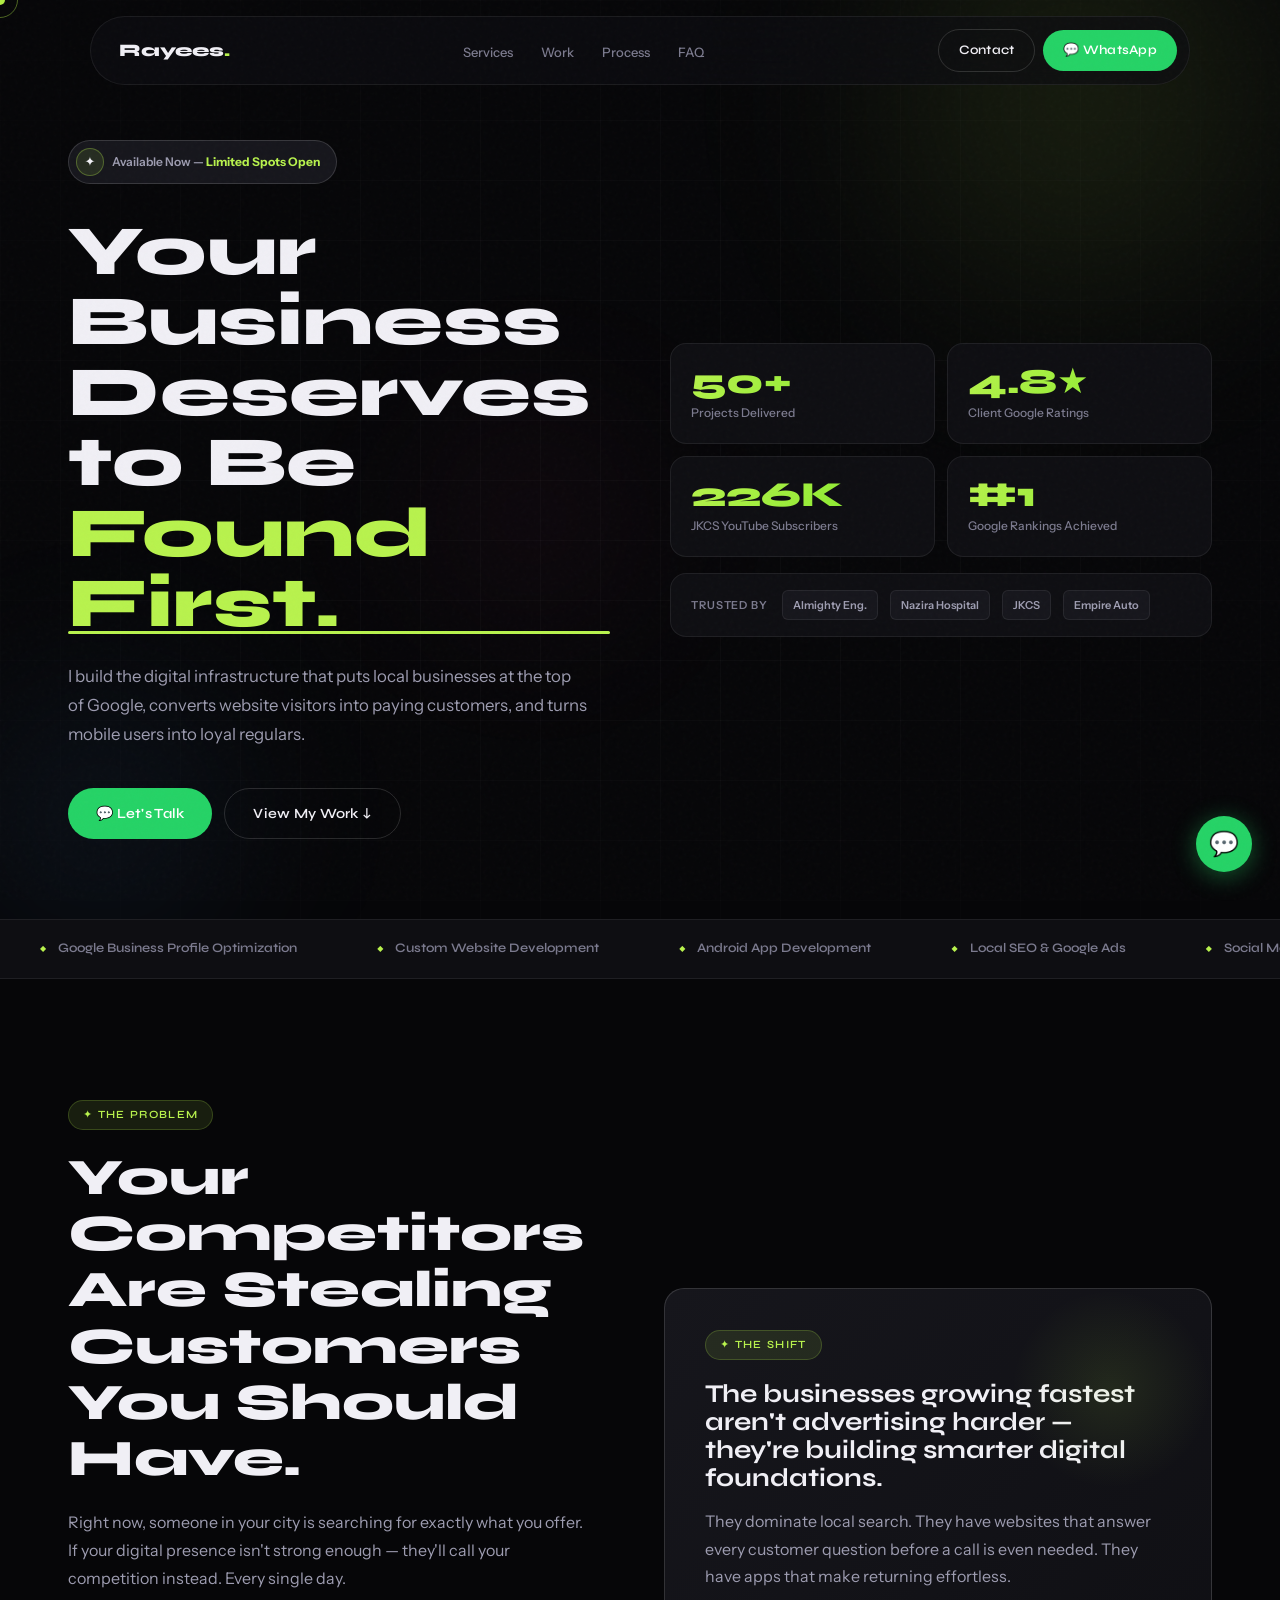
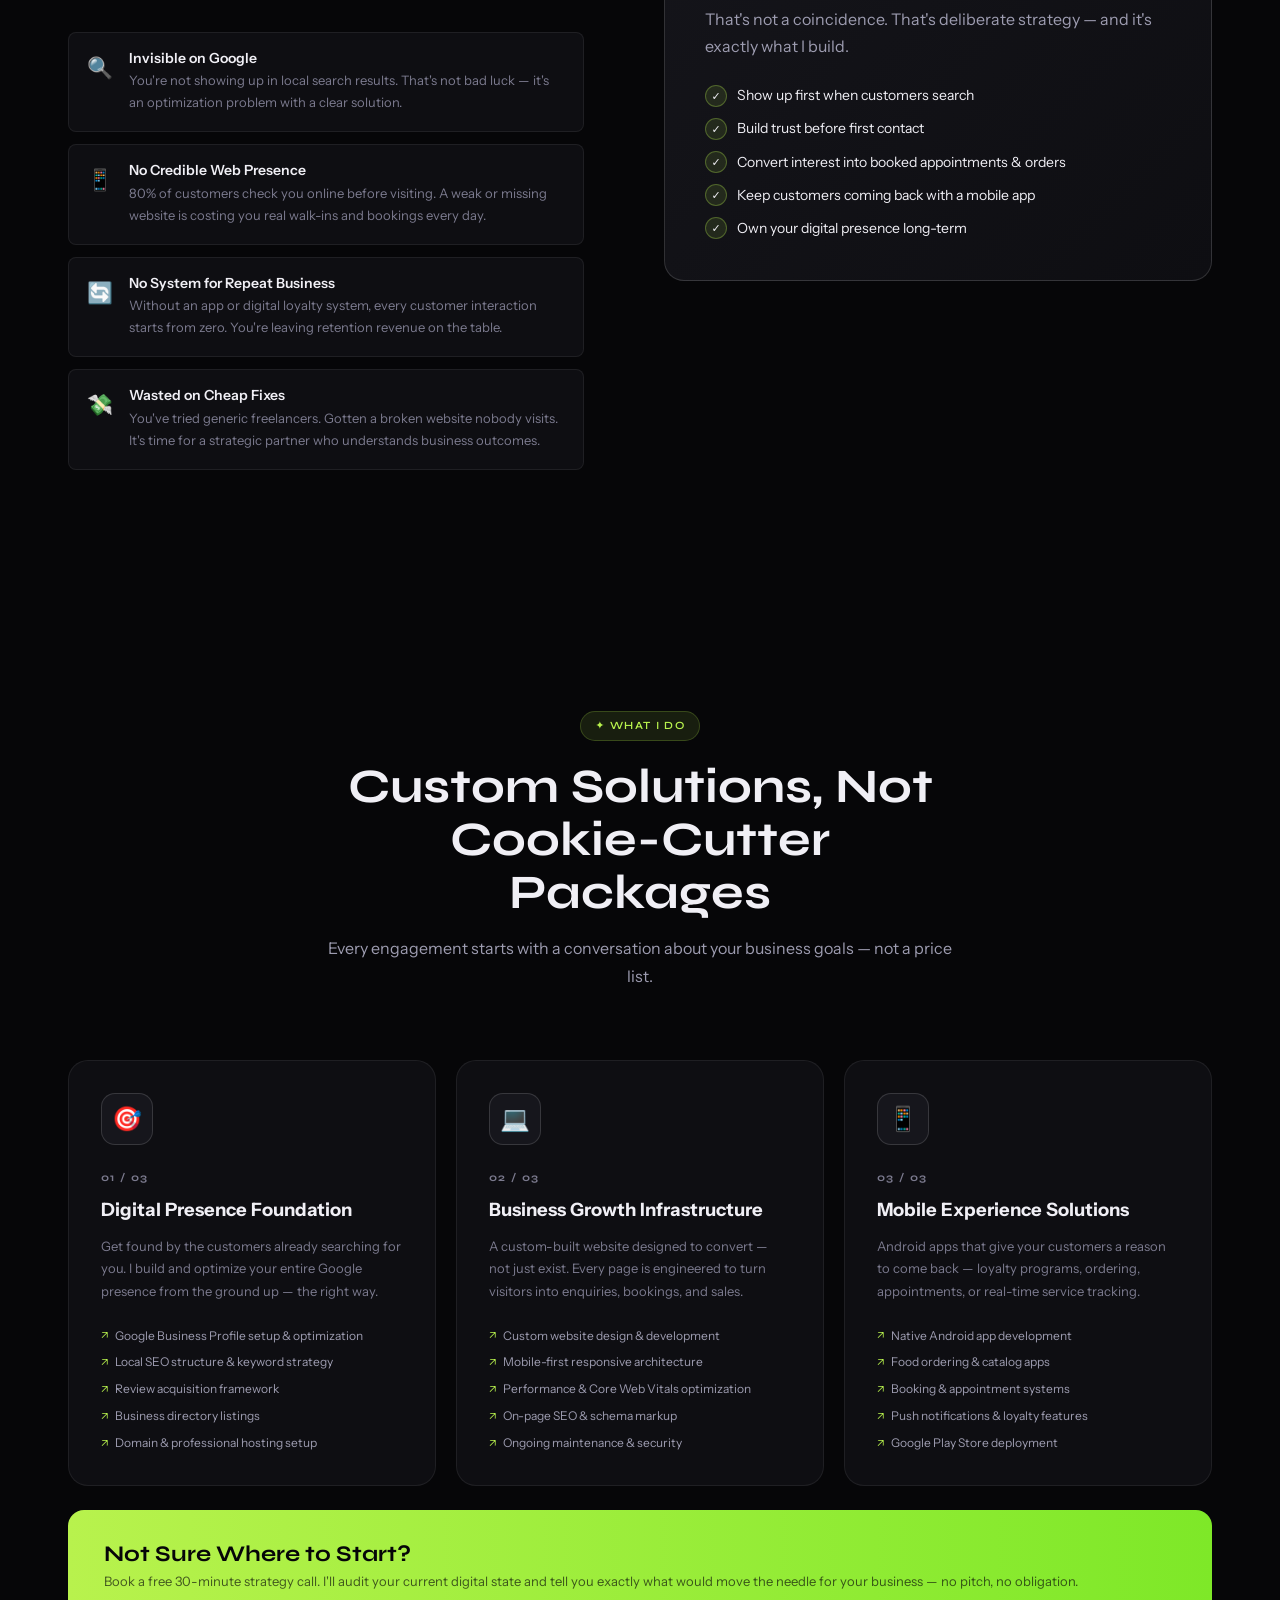
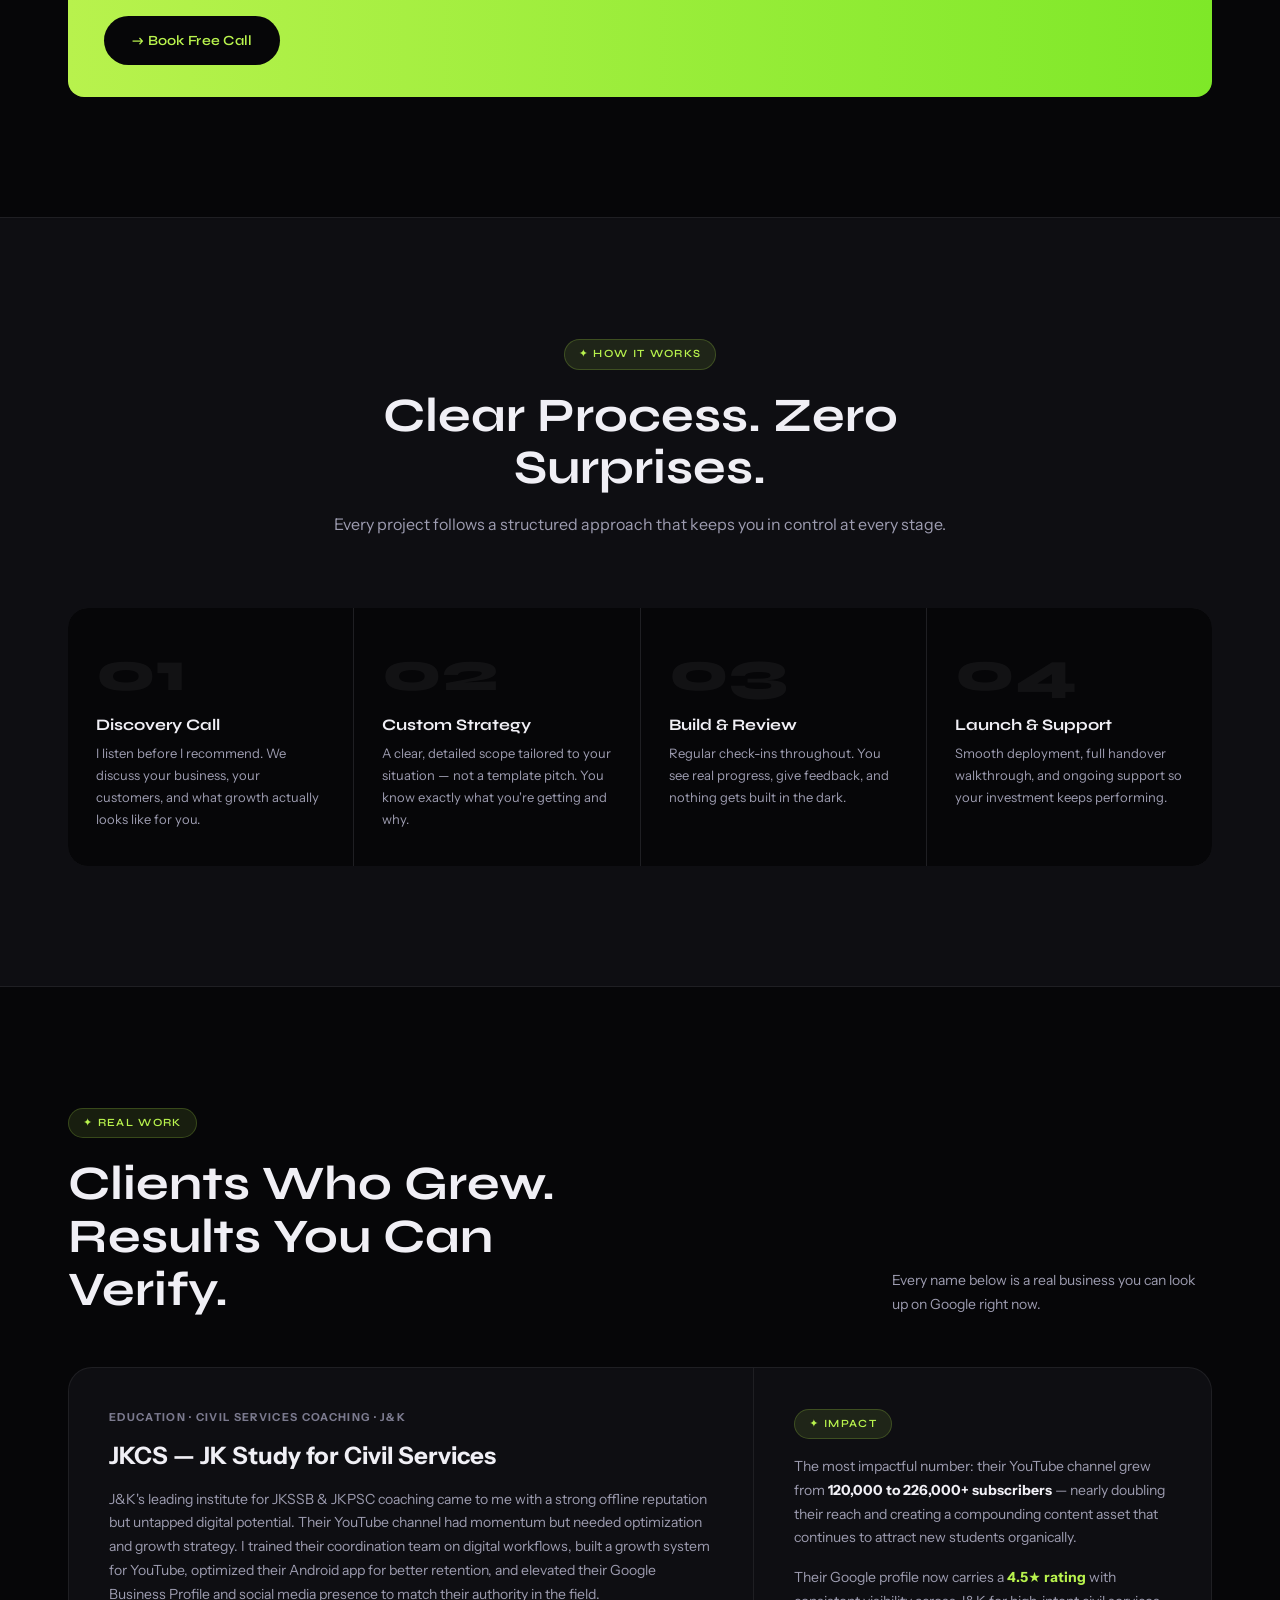
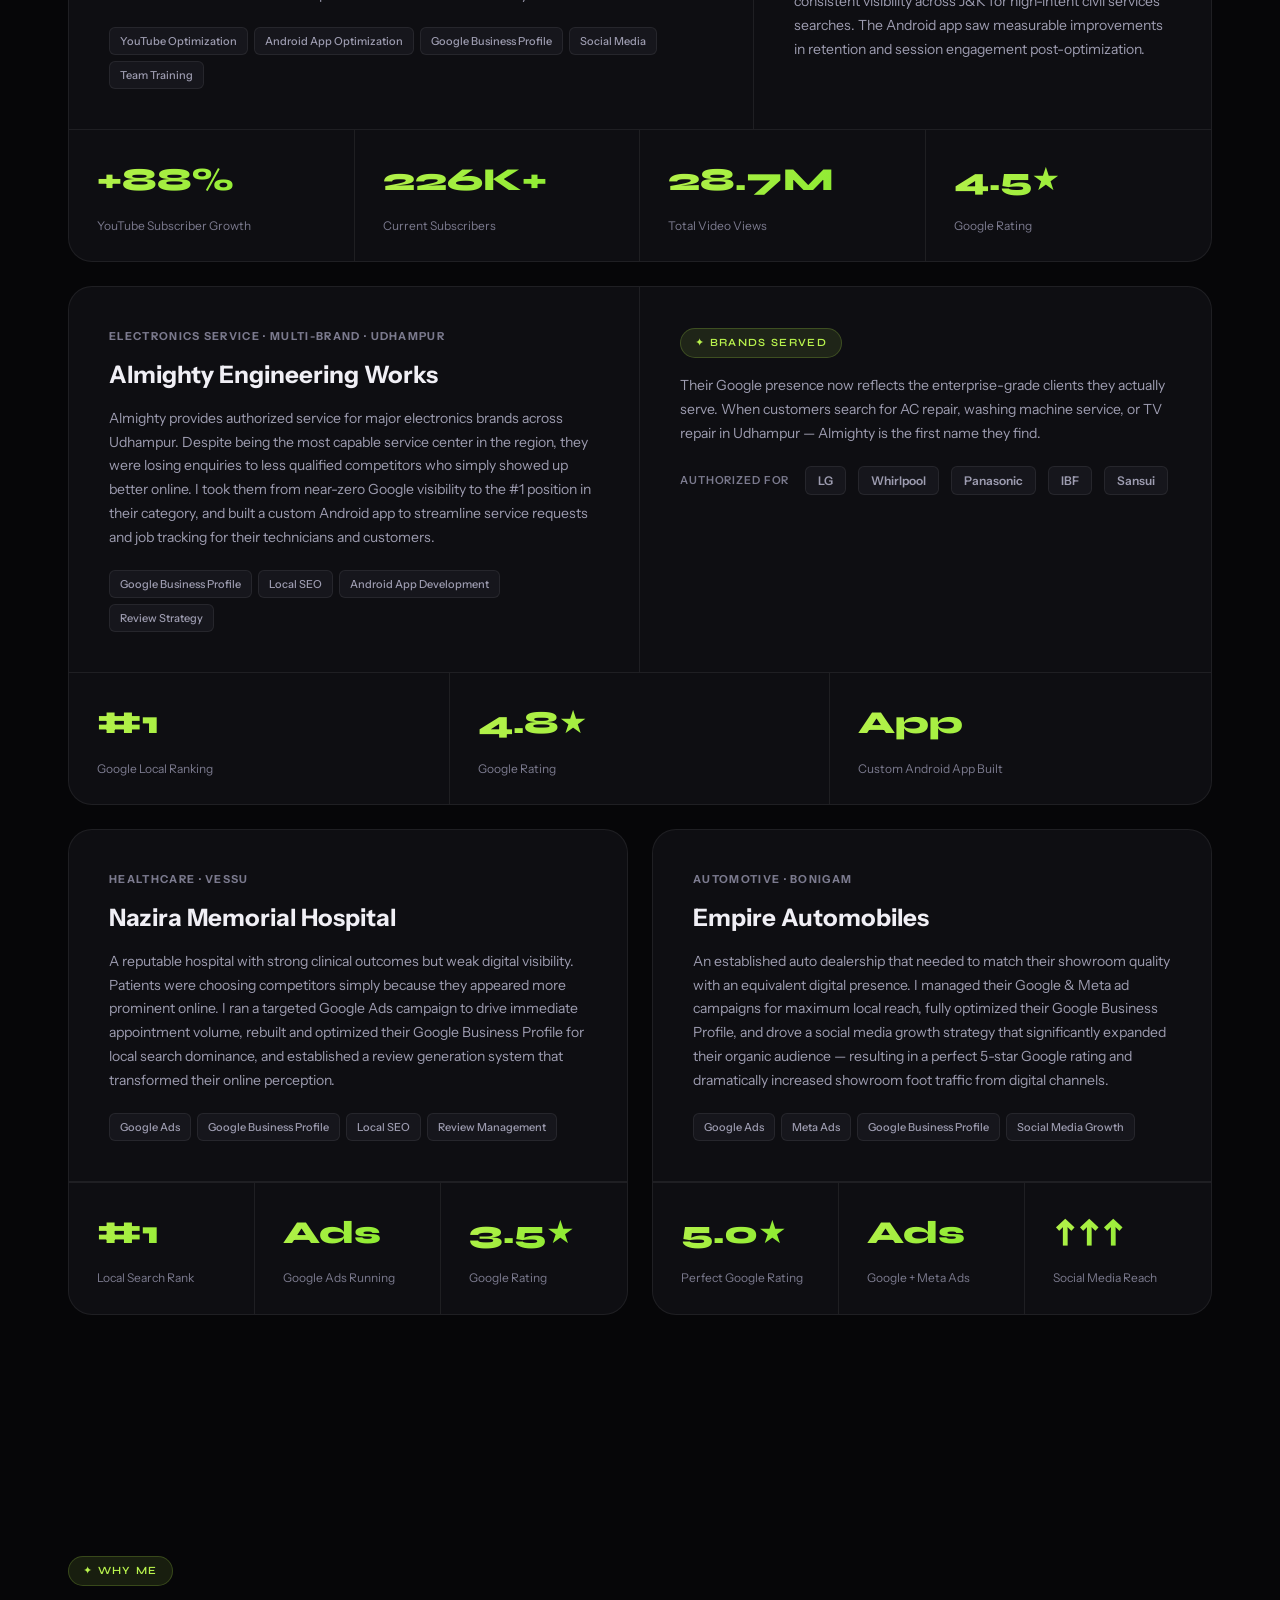
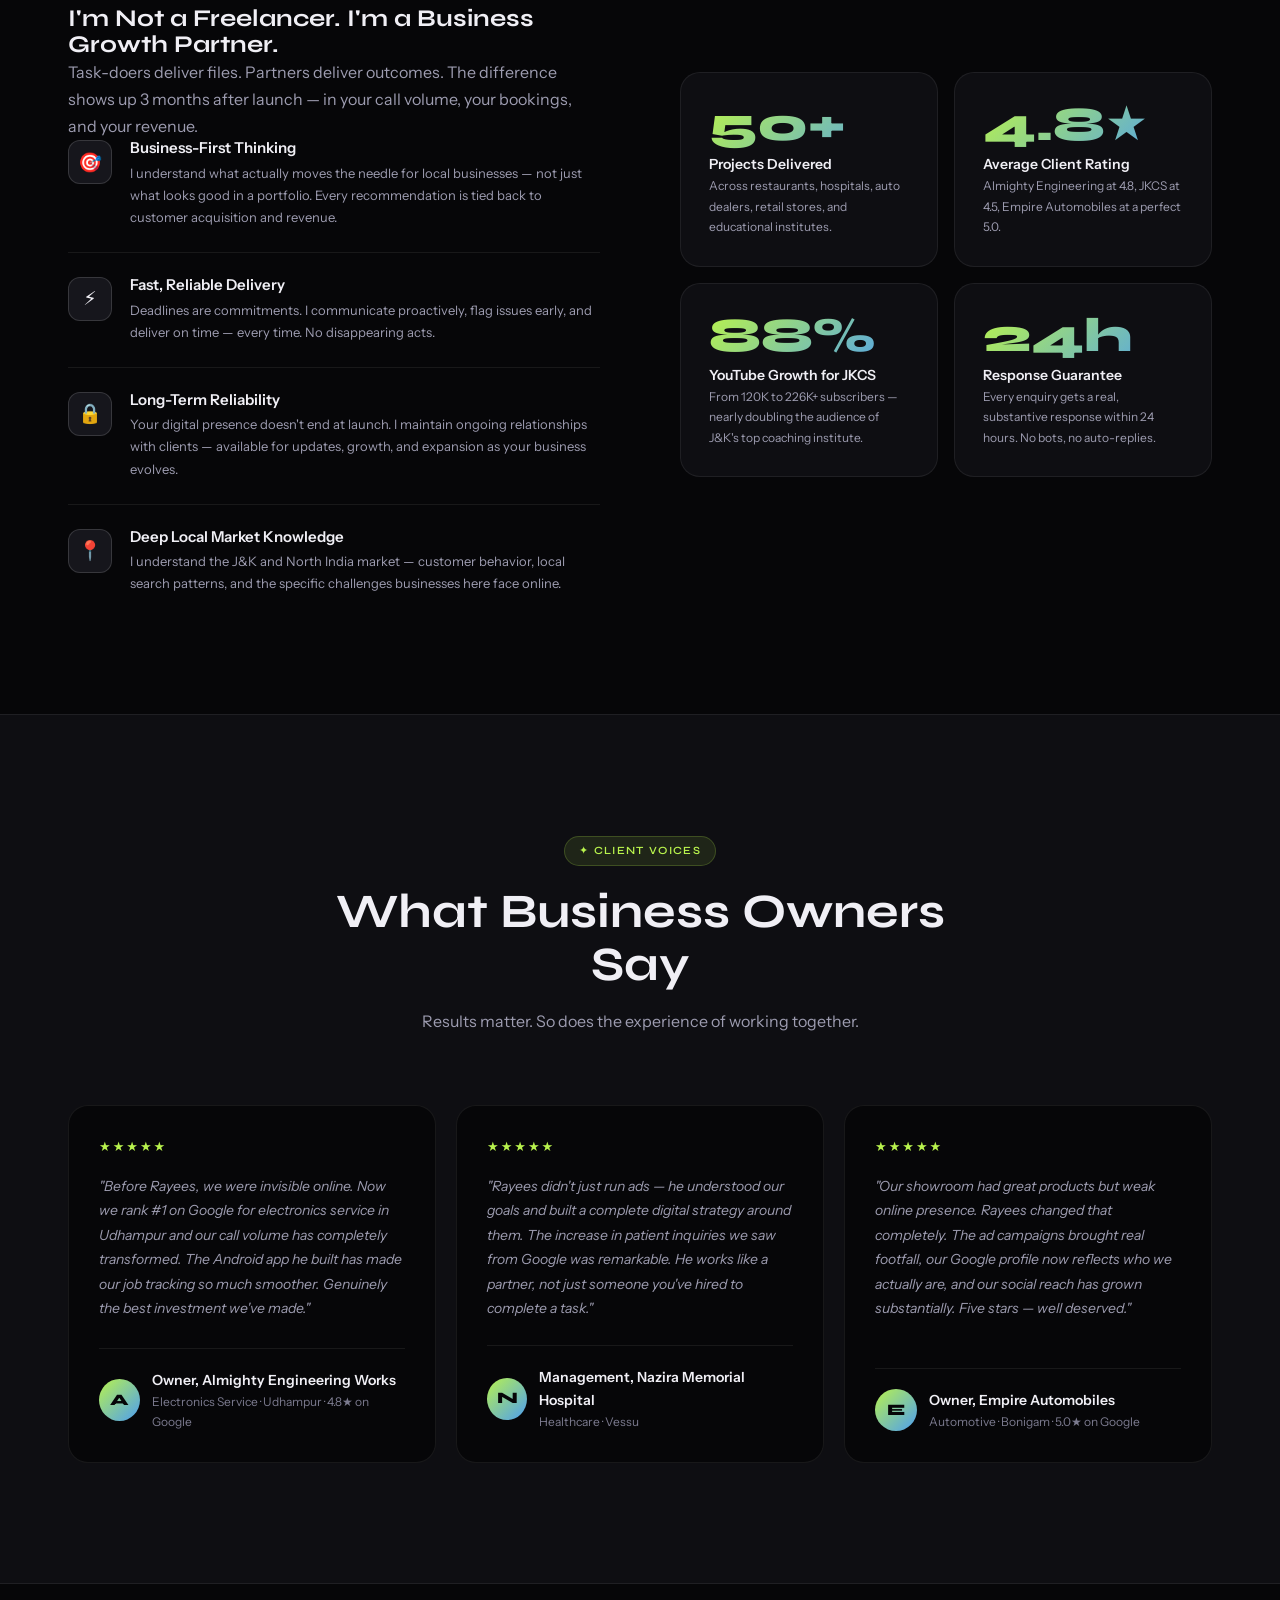
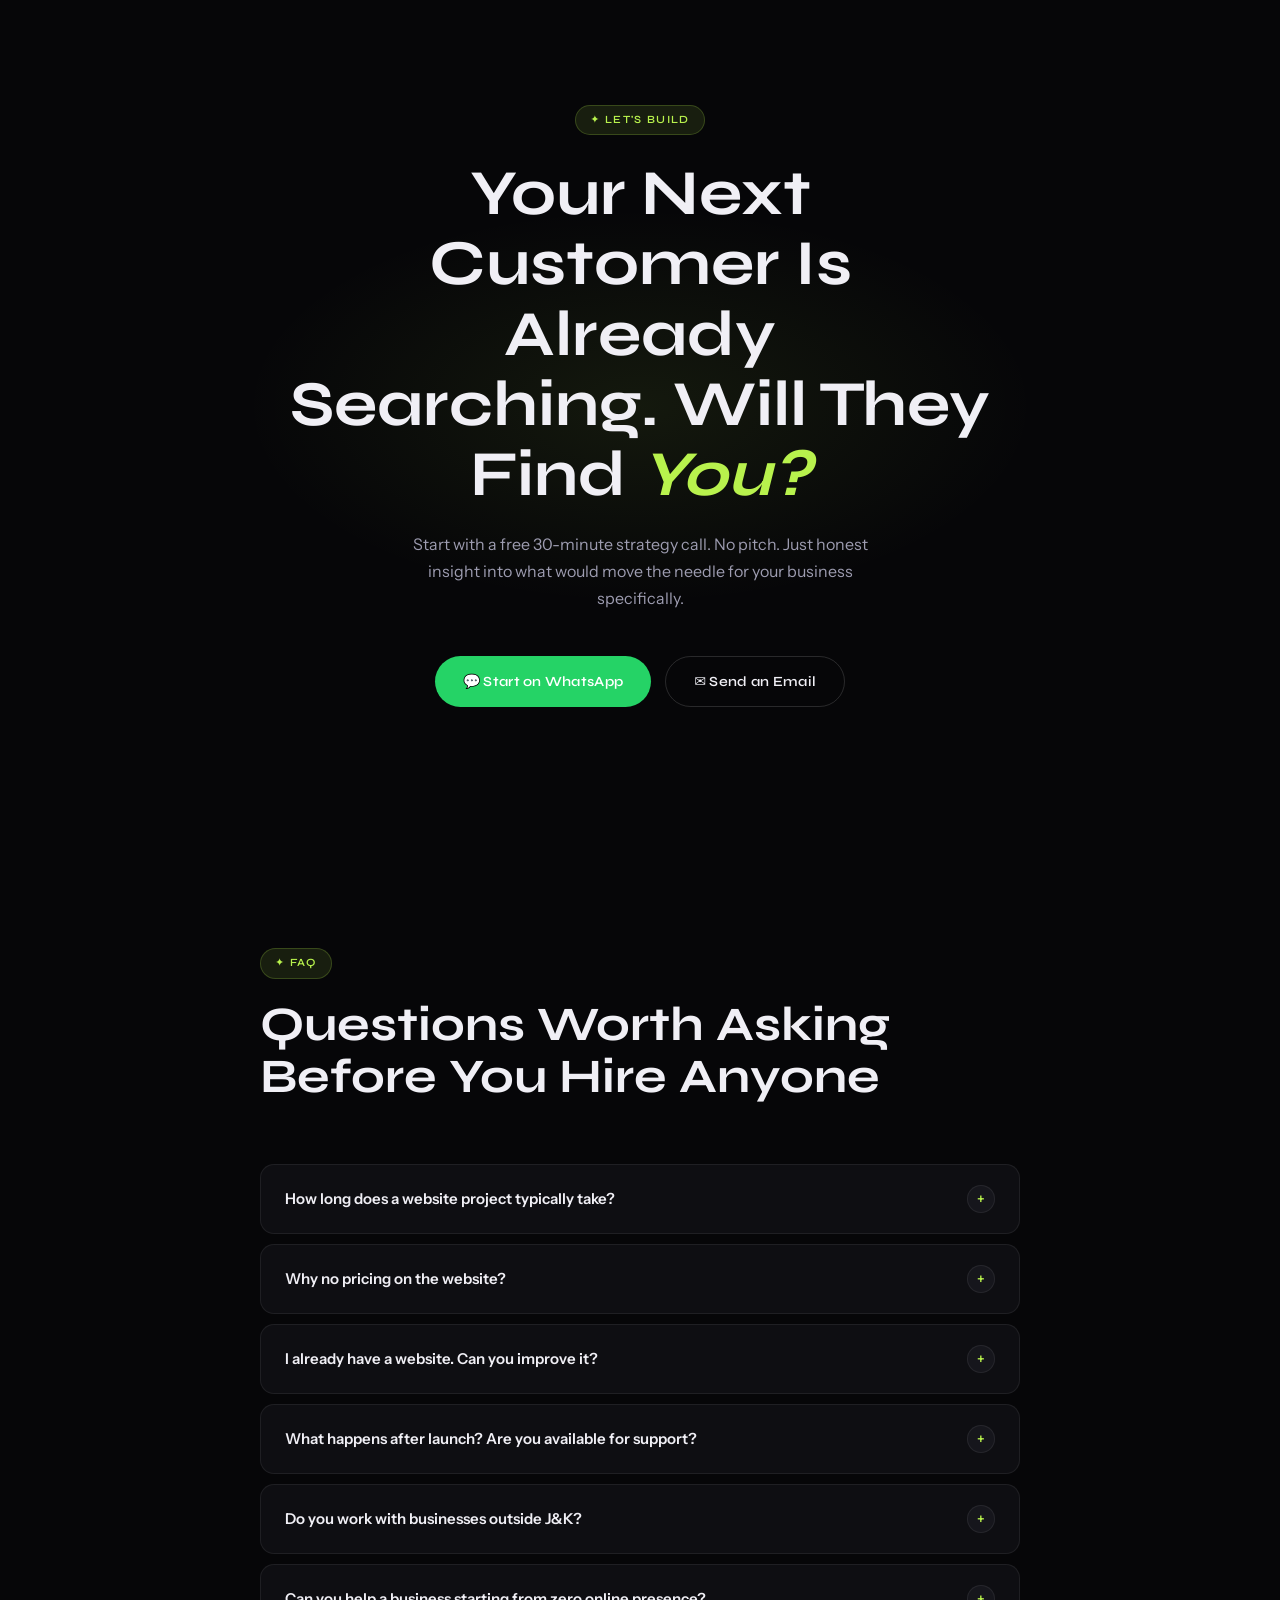
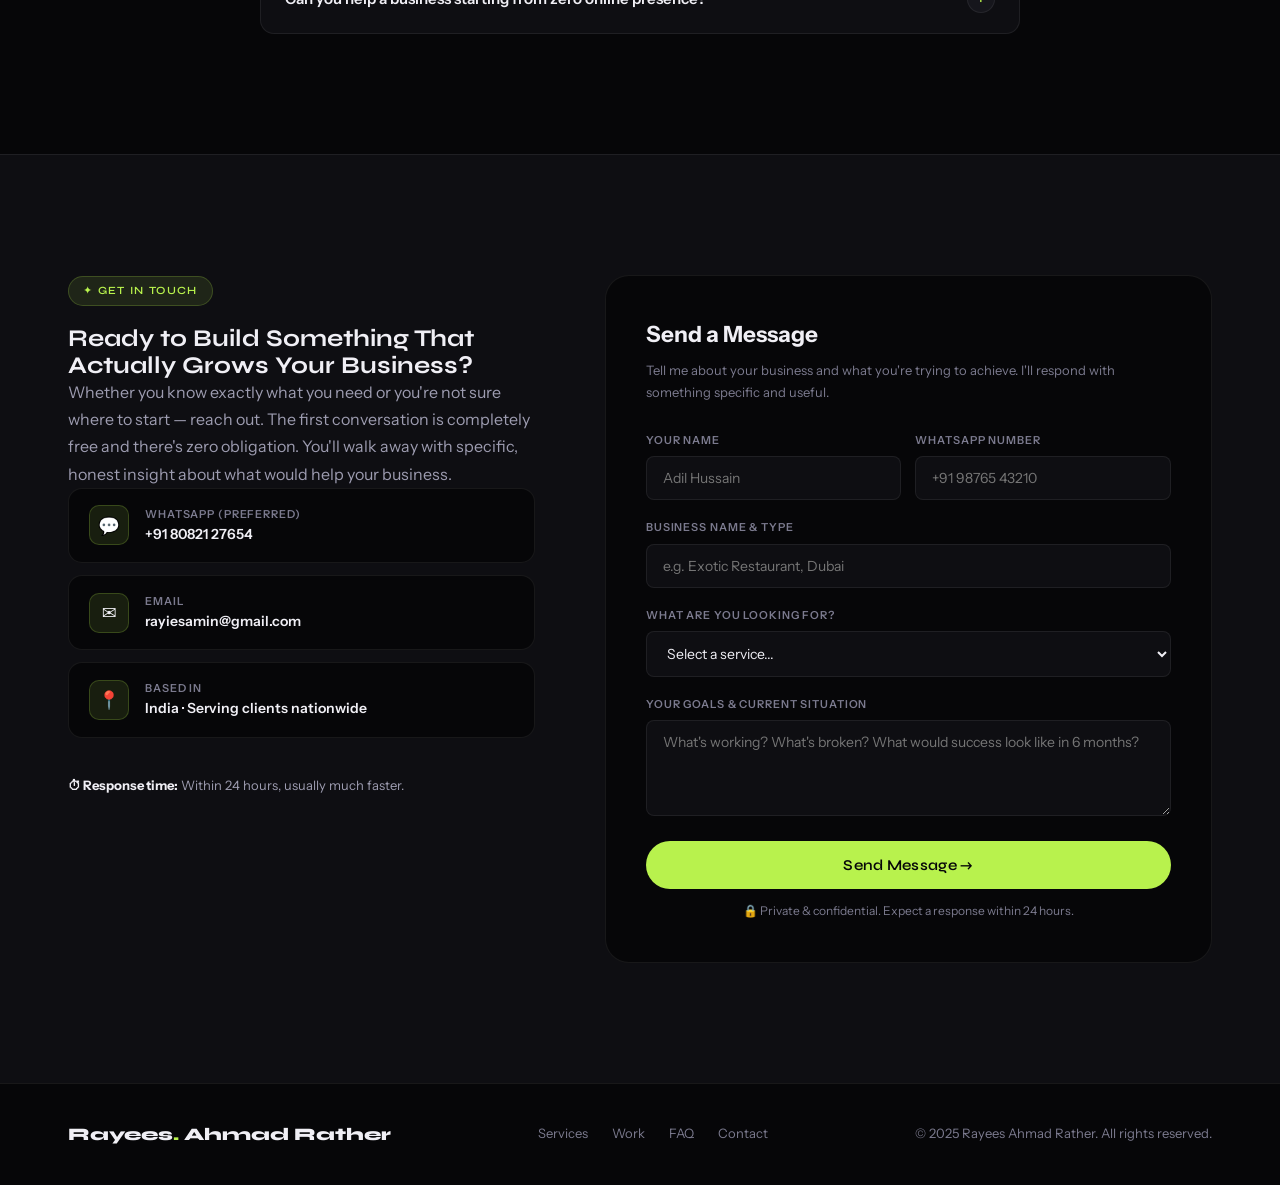
==== commit b1d10a7b: "first commit" ====
--- a/index.html
+++ b/index.html
@@ -1347,7 +1347,7 @@
           <div class="fg-row fg">
             <div>
               <label for="name">Your Name</label>
-              <input type="text" id="name" placeholder="Amit Kumar" required>
+              <input type="text" id="name" placeholder="Adil Hussain" required>
             </div>
             <div>
               <label for="phone">WhatsApp Number</label>
@@ -1356,7 +1356,7 @@
           </div>
           <div class="fg">
             <label for="biz">Business Name & Type</label>
-            <input type="text" id="biz" placeholder="e.g. Sharma Restaurant, Delhi" required>
+            <input type="text" id="biz" placeholder="e.g. Exotic Restaurant, Dubai" required>
           </div>
           <div class="fg">
             <label for="svc">What are you looking for?</label>
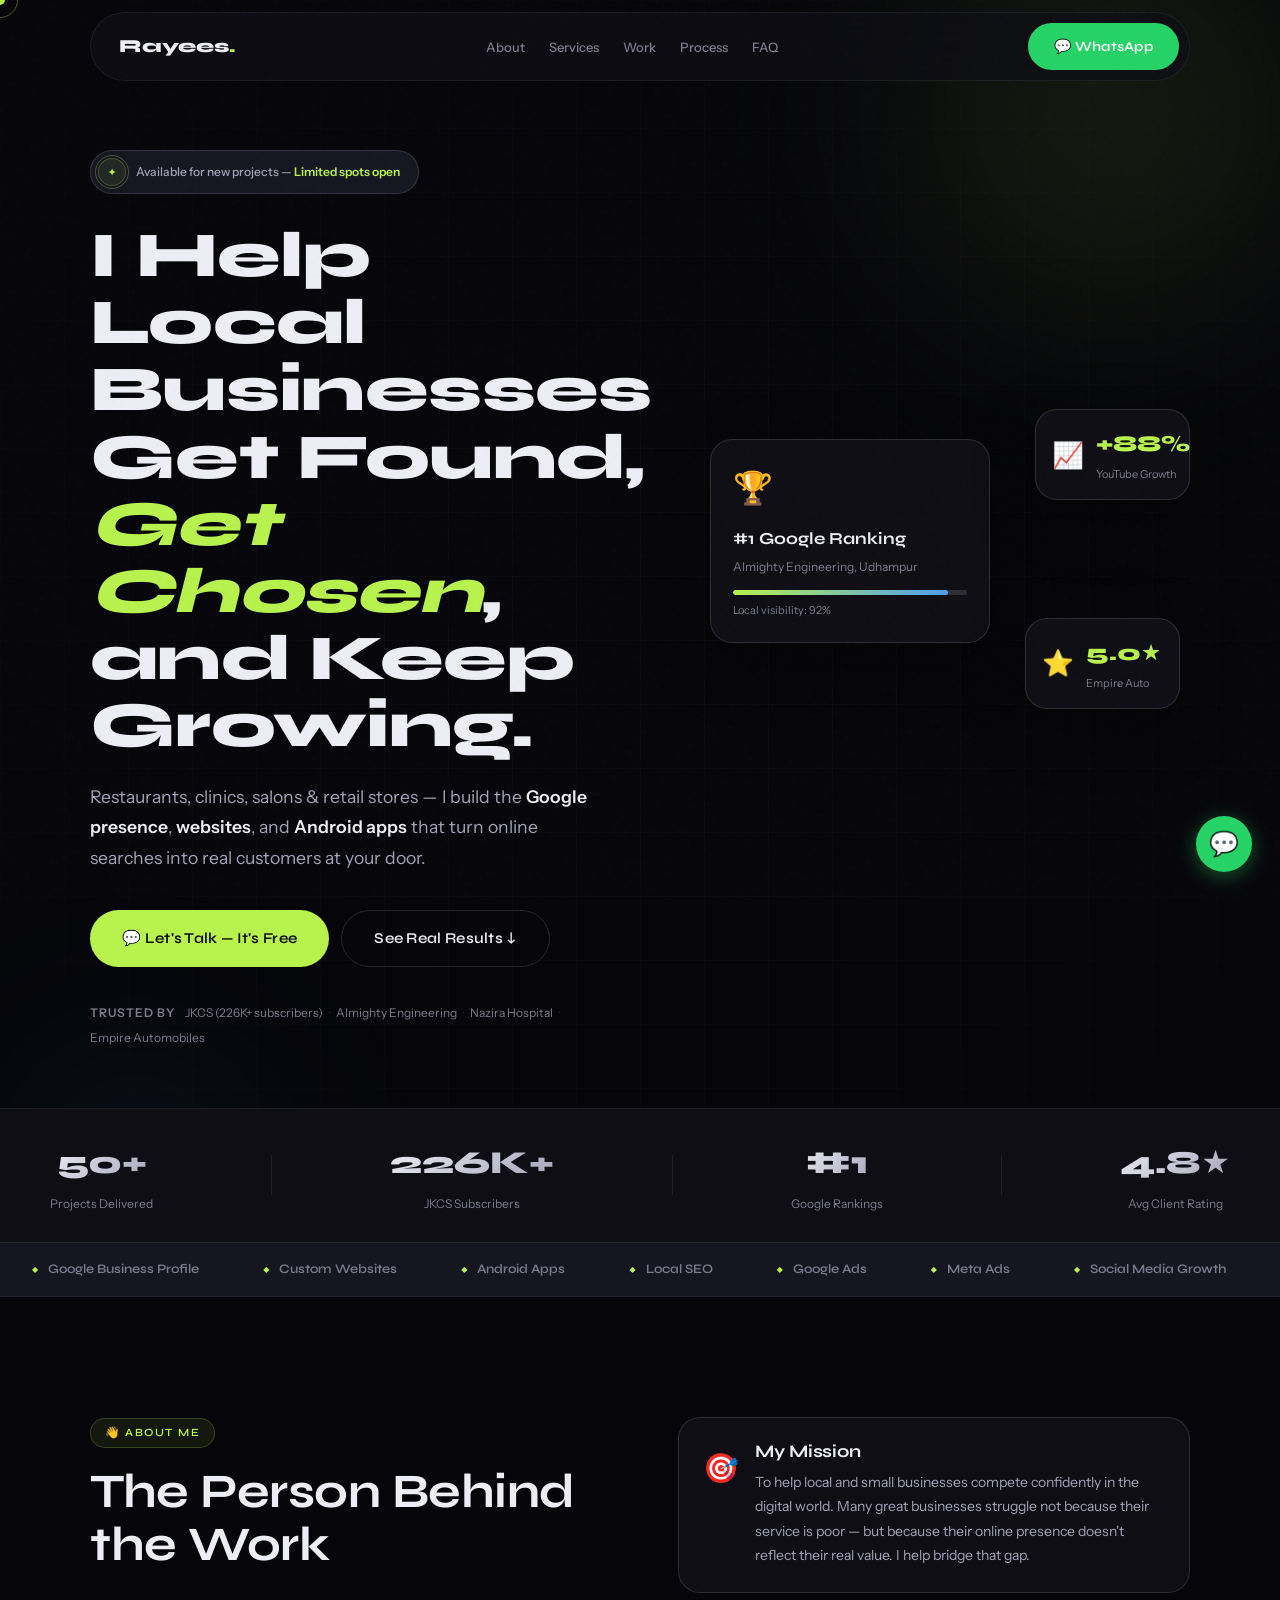
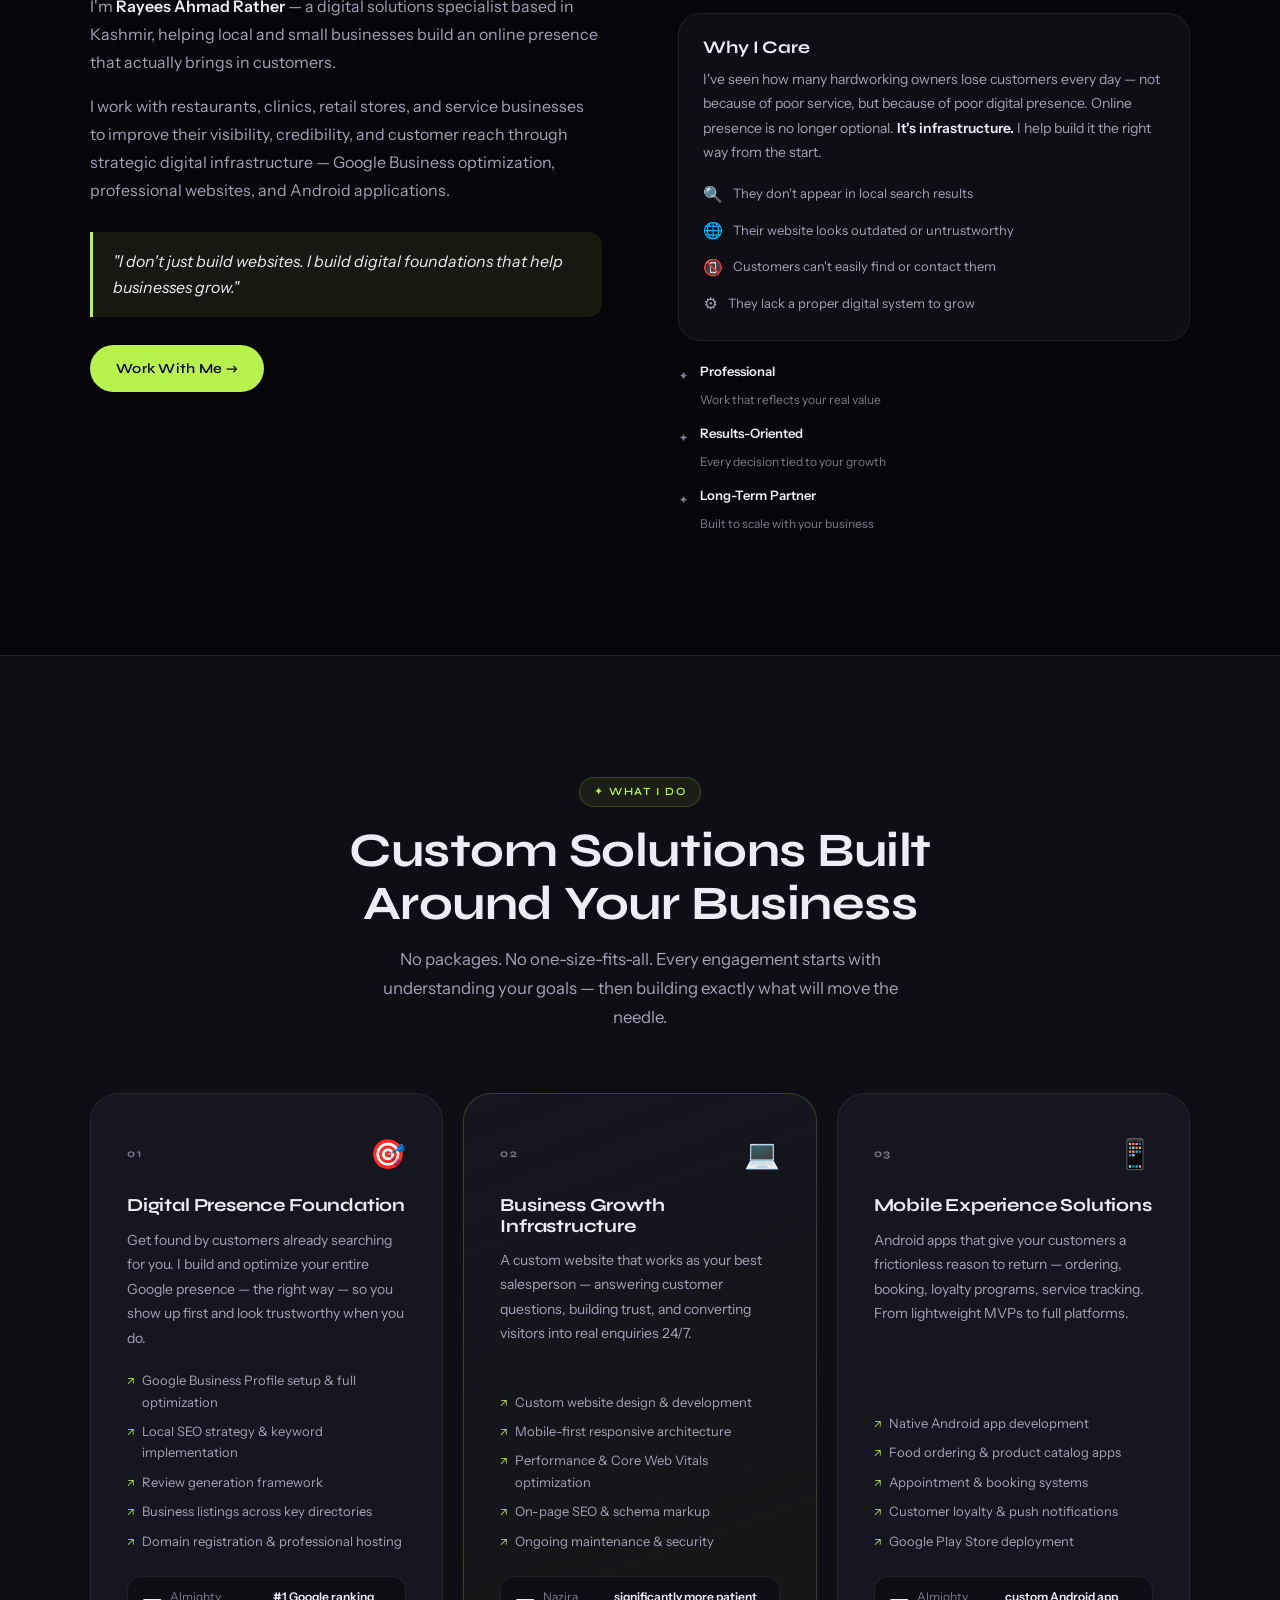
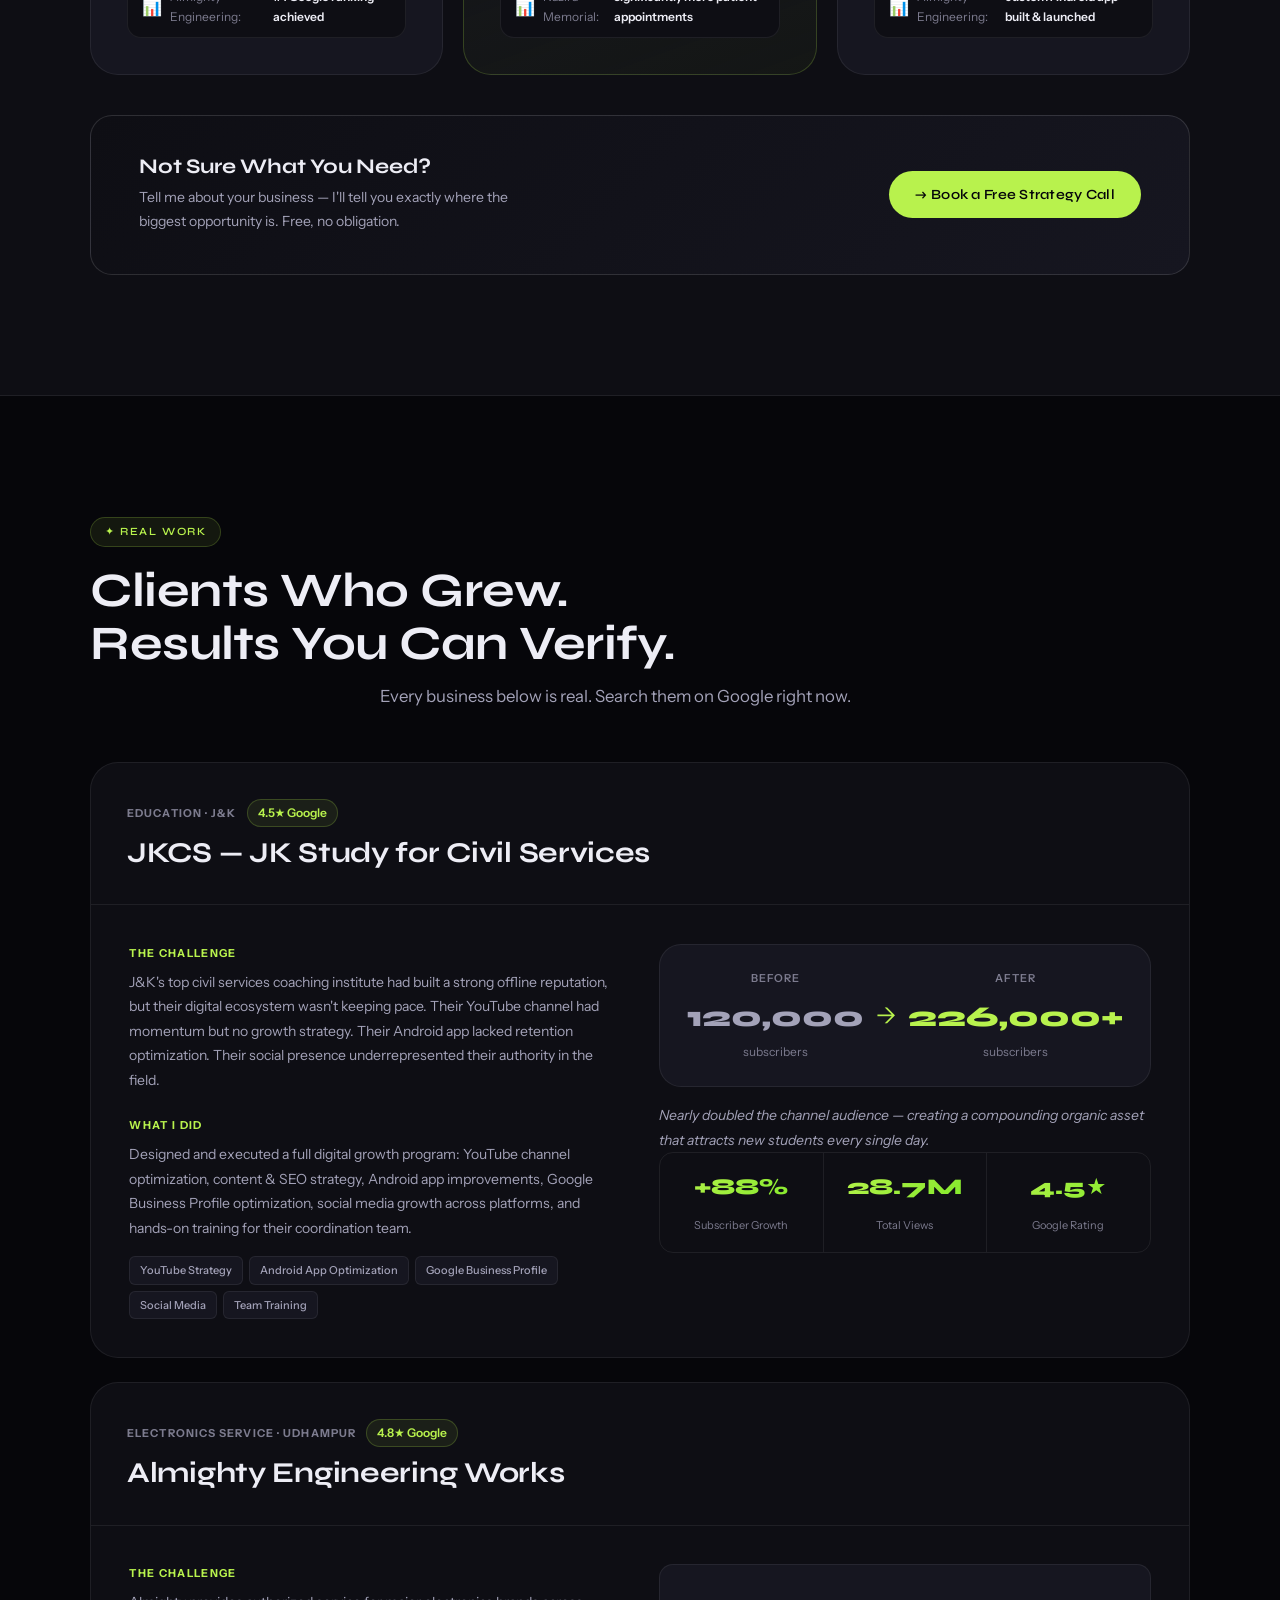
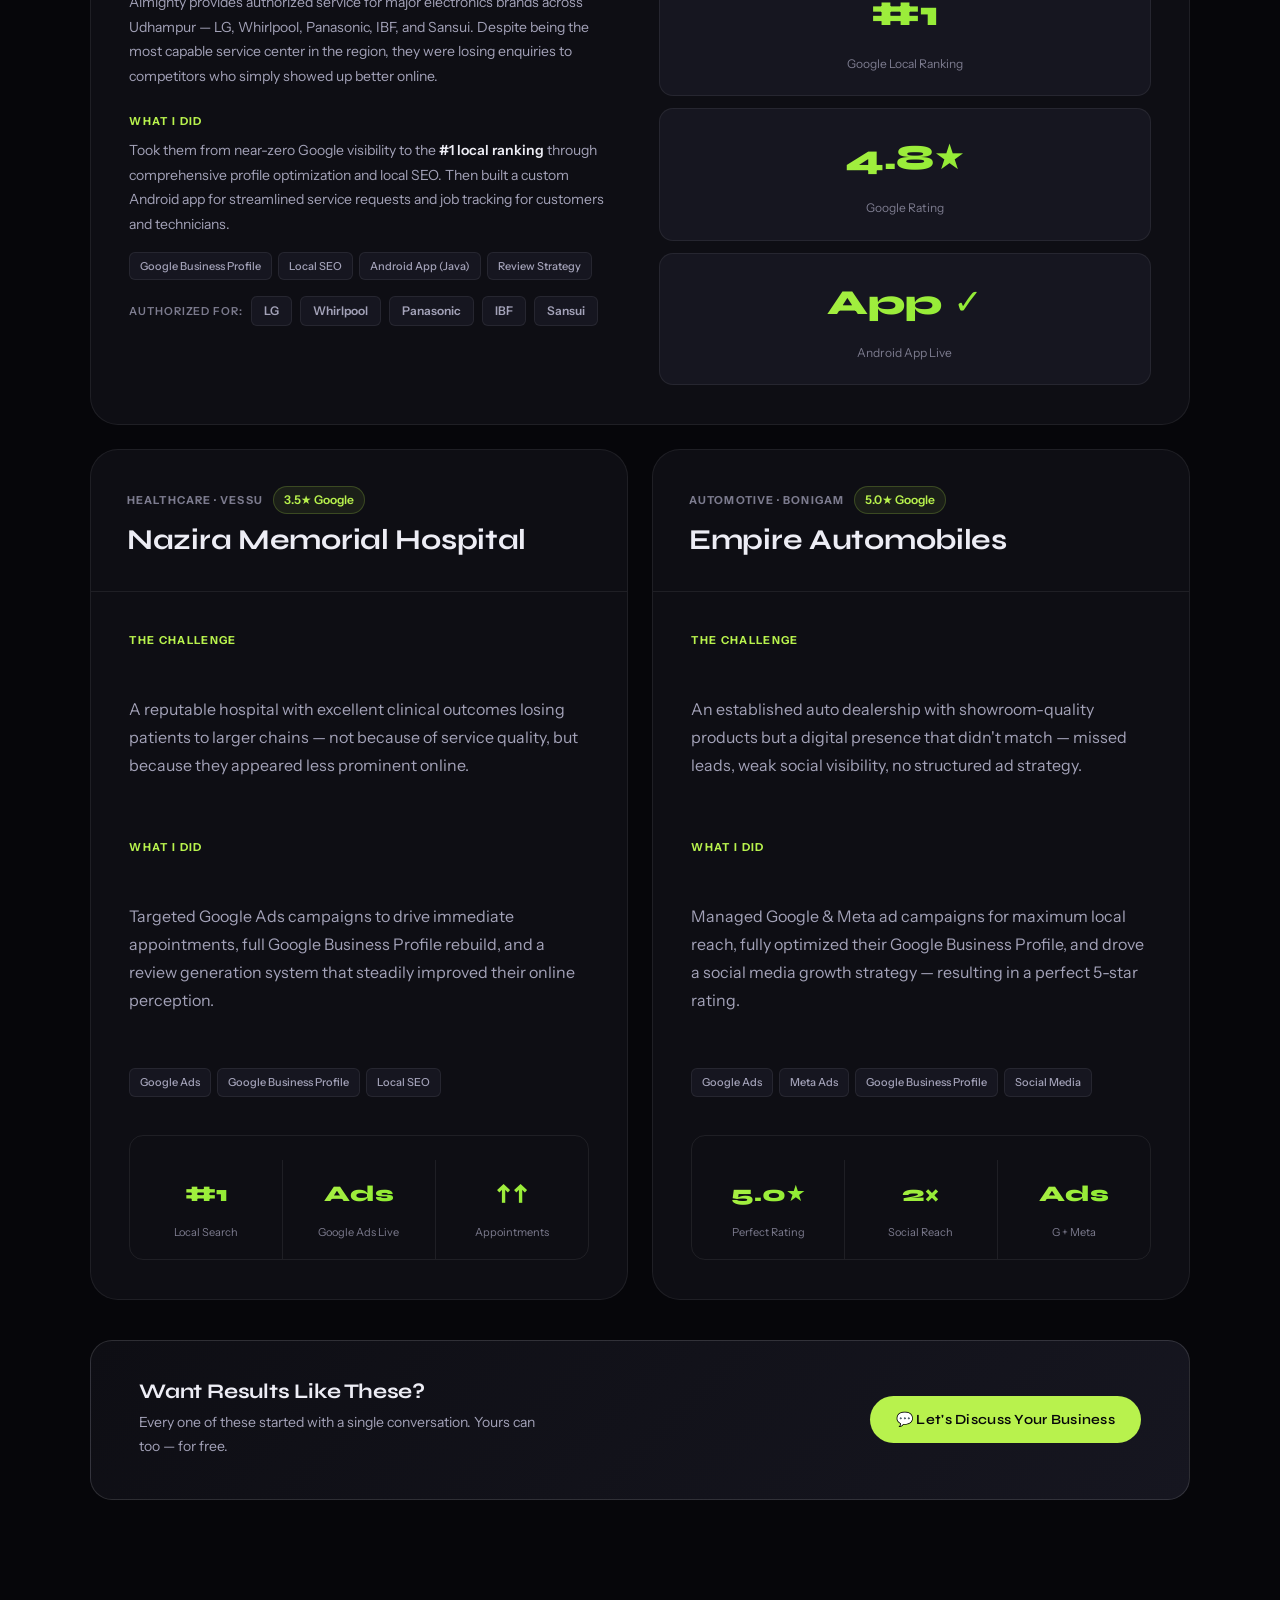
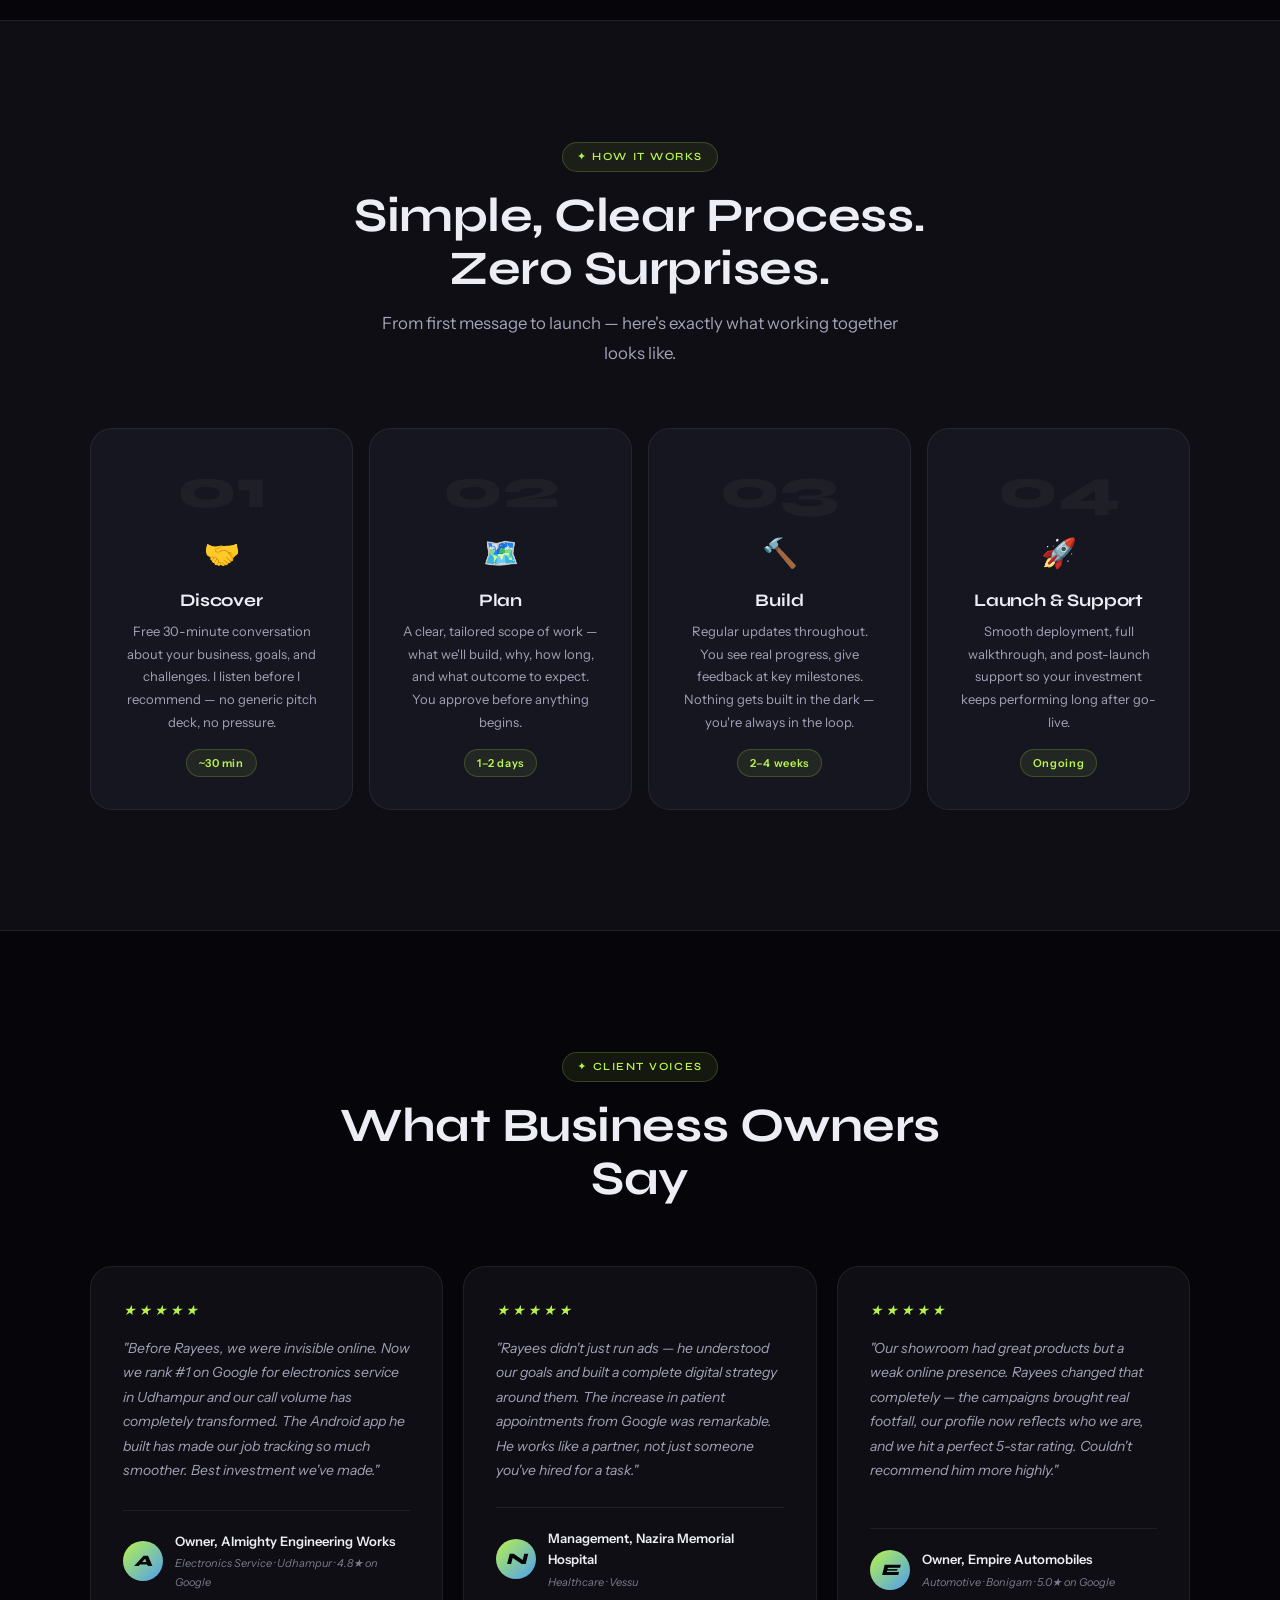
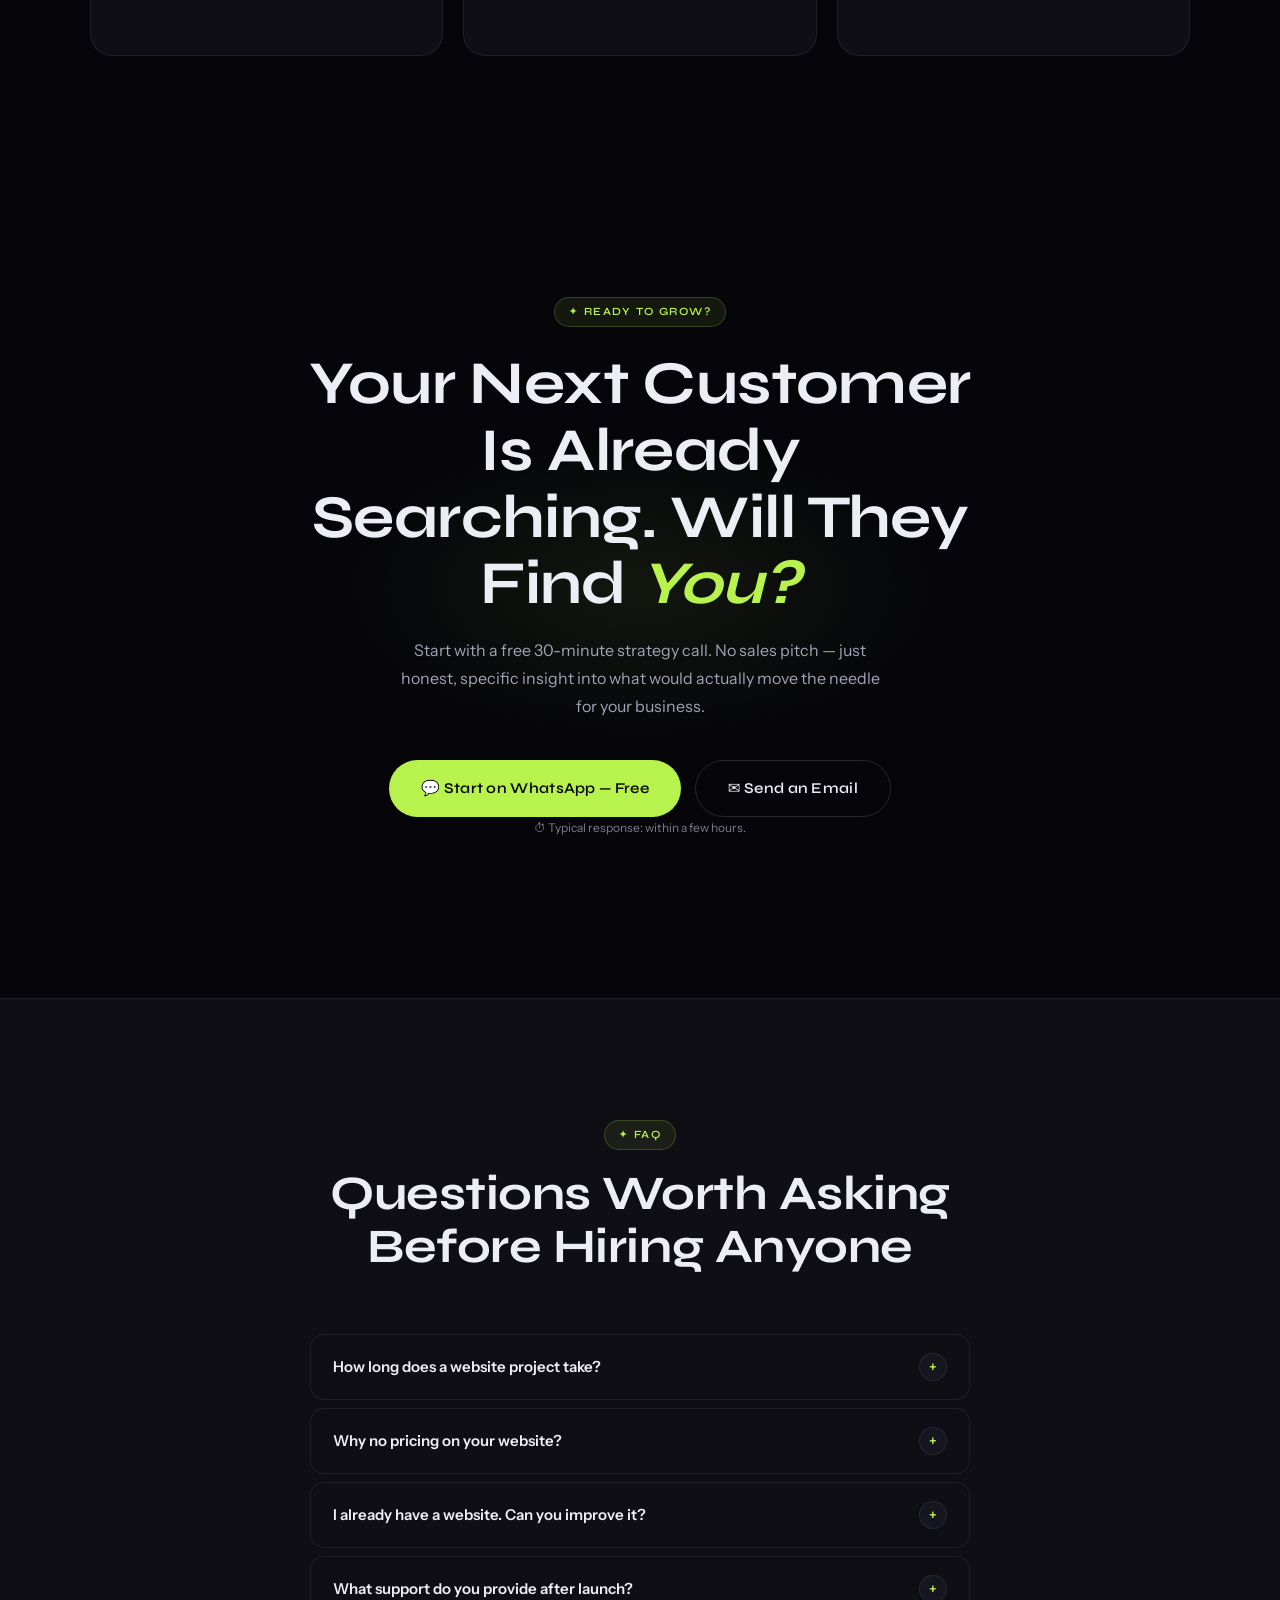
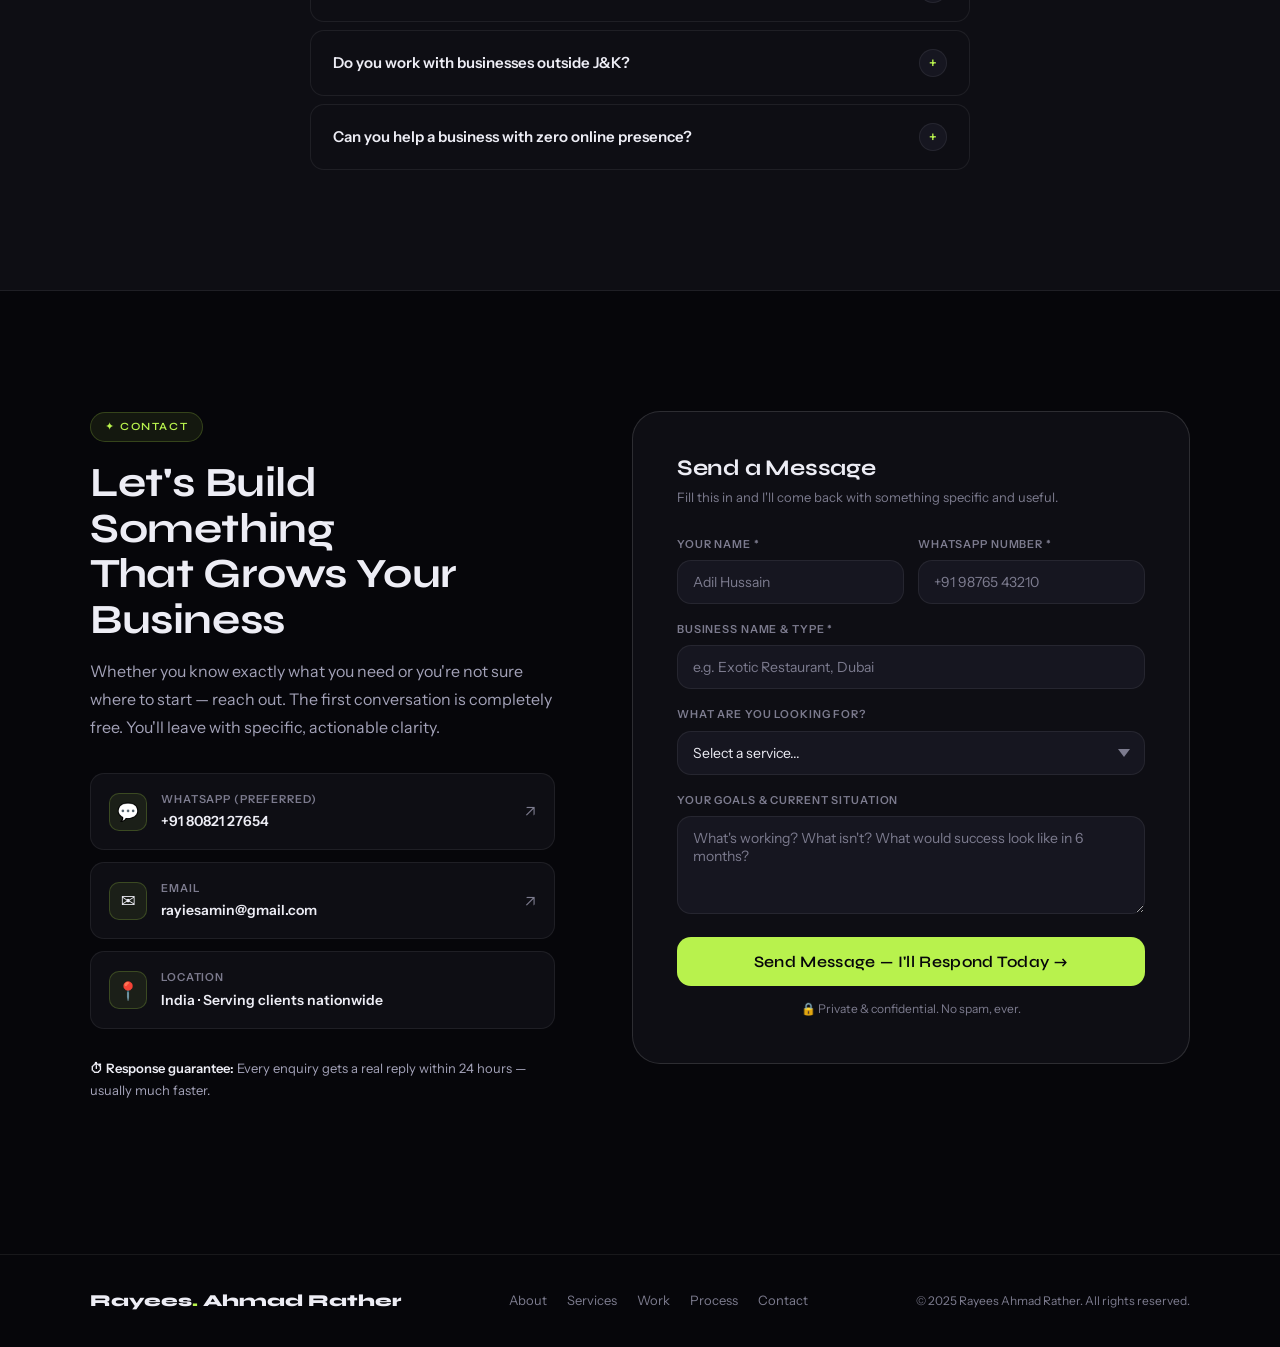
==== commit 2a107791: "third commit" ====
--- a/index.html
+++ b/index.html
@@ -1,1464 +1,574 @@
 <!DOCTYPE html>
 <html lang="en">
 <head>
-<meta charset="UTF-8">
-<meta name="viewport" content="width=device-width, initial-scale=1.0">
-<title>Rayees Ahmad Rather — Digital Growth Partner for Local Businesses</title>
-<meta name="description" content="Rayees Ahmad Rather helps businesses dominate Google, build high-converting websites & Android apps. Trusted by JKCS (226K+ YouTube), Nazira Memorial Hospital, Almighty Engineering & more.">
-<link rel="preconnect" href="https://fonts.googleapis.com">
-<link rel="preconnect" href="https://fonts.gstatic.com" crossorigin>
-<link href="https://fonts.googleapis.com/css2?family=Syne:wght@400;600;700;800&family=Instrument+Sans:ital,wght@0,400;0,500;0,600;1,400&display=swap" rel="stylesheet">
-
-<script type="application/ld+json">
-{
-  "@context": "https://schema.org",
-  "@type": "ProfessionalService",
-  "name": "Rayees Ahmad Rather – Digital Solutions",
-  "telephone": "+918082127654",
-  "email": "rayiesamin@gmail.com",
-  "address": {"@type": "PostalAddress", "addressCountry": "IN"},
-  "founder": {"@type": "Person", "name": "Rayees Ahmad Rather"}
-}
-</script>
-
-<style>
-:root {
-  --bg: #060608;
-  --surface: #0e0e12;
-  --surface2: #16161c;
-  --border: rgba(255,255,255,0.07);
-  --border-bright: rgba(255,255,255,0.14);
-  --text: #f0eff5;
-  --muted: #7b7a8e;
-  --muted2: #9d9cb0;
-  --lime: #b8f24d;
-  --lime-dim: rgba(184,242,77,0.1);
-  --lime-glow: rgba(184,242,77,0.25);
-  --blue: #4d9ef2;
-  --pink: #f24d9e;
-  --r: 16px;
-  --r-sm: 8px;
-  --sans: 'Instrument Sans', system-ui, sans-serif;
-  --display: 'Syne', system-ui, sans-serif;
-}
-
-*, *::before, *::after { box-sizing: border-box; margin: 0; padding: 0; }
-html { scroll-behavior: smooth; }
-
-body {
-  background: var(--bg);
-  color: var(--text);
-  font-family: var(--sans);
-  font-size: 16px;
-  line-height: 1.65;
-  overflow-x: hidden;
-  cursor: none;
-}
-
-/* CURSOR */
-#cursor {
-  position: fixed;
-  width: 10px; height: 10px;
-  background: var(--lime);
-  border-radius: 50%;
-  pointer-events: none;
-  z-index: 9999;
-  transform: translate(-50%, -50%);
-  transition: width 0.2s, height 0.2s, background 0.2s;
-  mix-blend-mode: difference;
-}
-#cursor-ring {
-  position: fixed;
-  width: 36px; height: 36px;
-  border: 1.5px solid rgba(184,242,77,0.4);
-  border-radius: 50%;
-  pointer-events: none;
-  z-index: 9998;
-  transform: translate(-50%, -50%);
-  transition: transform 0.12s ease, width 0.3s, height 0.3s;
-}
-body:has(a:hover) #cursor, body:has(button:hover) #cursor { width: 18px; height: 18px; }
-
-/* NOISE OVERLAY */
-body::before {
-  content: '';
-  position: fixed;
-  inset: 0;
-  background-image: url("data:image/svg+xml,%3Csvg viewBox='0 0 256 256' xmlns='http://www.w3.org/2000/svg'%3E%3Cfilter id='noise'%3E%3CfeTurbulence type='fractalNoise' baseFrequency='0.9' numOctaves='4' stitchTiles='stitch'/%3E%3C/filter%3E%3Crect width='100%25' height='100%25' filter='url(%23noise)' opacity='0.035'/%3E%3C/svg%3E");
-  pointer-events: none;
-  z-index: 1000;
-  opacity: 0.6;
-}
-
-/* UTILS */
-.container { max-width: 1200px; margin: 0 auto; padding: 0 28px; }
-a { text-decoration: none; color: inherit; }
-.tag {
-  display: inline-flex; align-items: center; gap: 6px;
-  font-family: var(--display);
-  font-size: 11px; font-weight: 600;
-  letter-spacing: 0.12em; text-transform: uppercase;
-  color: var(--lime);
-  background: var(--lime-dim);
-  border: 1px solid rgba(184,242,77,0.2);
-  padding: 5px 14px; border-radius: 100px;
-  margin-bottom: 20px;
-}
-h1,h2,h3,h4 { font-family: var(--display); line-height: 1.1; }
-.btn {
-  display: inline-flex; align-items: center; gap: 9px;
-  font-family: var(--display); font-size: 14px; font-weight: 600;
-  padding: 13px 28px; border-radius: 100px;
-  border: none; cursor: none;
-  transition: all 0.25s ease; letter-spacing: 0.02em;
-}
-.btn-lime { background: var(--lime); color: #060608; }
-.btn-lime:hover { background: #ccff66; transform: scale(1.04); box-shadow: 0 0 32px var(--lime-glow); }
-.btn-outline { background: transparent; color: var(--text); border: 1.5px solid var(--border-bright); }
-.btn-outline:hover { border-color: var(--lime); color: var(--lime); }
-.btn-wa { background: #25D366; color: #fff; }
-.btn-wa:hover { background: #1ebe58; transform: scale(1.04); box-shadow: 0 0 32px rgba(37,211,102,0.35); }
-p { color: var(--muted2); line-height: 1.7; }
-
-/* SCROLL REVEAL */
-.sr { opacity: 0; transform: translateY(32px); transition: opacity 0.7s cubic-bezier(.16,1,.3,1), transform 0.7s cubic-bezier(.16,1,.3,1); }
-.sr.visible { opacity: 1; transform: none; }
-.sr-delay-1 { transition-delay: 0.1s; }
-.sr-delay-2 { transition-delay: 0.2s; }
-.sr-delay-3 { transition-delay: 0.3s; }
-.sr-delay-4 { transition-delay: 0.4s; }
-
-/* ─── NAV ─── */
-nav {
-  position: fixed; top: 16px; left: 50%;
-  transform: translateX(-50%);
-  z-index: 500;
-  width: calc(100% - 48px);
-  max-width: 1100px;
-  background: rgba(14,14,18,0.7);
-  backdrop-filter: blur(20px);
-  border: 1px solid var(--border);
-  border-radius: 100px;
-  padding: 12px 12px 12px 28px;
-  display: flex; align-items: center; justify-content: space-between;
-  transition: all 0.3s ease;
-}
-.nav-logo { font-family: var(--display); font-size: 1.1rem; font-weight: 800; }
-.nav-logo .dot { color: var(--lime); }
-.nav-links { display: flex; gap: 28px; list-style: none; }
-.nav-links a { font-size: 13px; font-weight: 500; color: var(--muted); transition: color 0.2s; }
-.nav-links a:hover { color: var(--text); }
-.nav-right { display: flex; gap: 8px; align-items: center; }
-
-/* ─── HERO ─── */
-#hero {
-  min-height: 100vh;
-  display: flex; flex-direction: column;
-  justify-content: center;
-  padding: 140px 0 80px;
-  position: relative; overflow: hidden;
-}
-
-/* Animated gradient orbs */
-.orb {
-  position: absolute; border-radius: 50%;
-  filter: blur(80px); pointer-events: none; z-index: 0;
-}
-.orb-1 {
-  width: 600px; height: 600px;
-  background: radial-gradient(circle, rgba(184,242,77,0.12) 0%, transparent 70%);
-  top: -200px; right: -100px;
-  animation: orb-drift 8s ease-in-out infinite;
-}
-.orb-2 {
-  width: 400px; height: 400px;
-  background: radial-gradient(circle, rgba(77,158,242,0.1) 0%, transparent 70%);
-  bottom: -100px; left: -100px;
-  animation: orb-drift 10s ease-in-out infinite reverse;
-}
-.orb-3 {
-  width: 300px; height: 300px;
-  background: radial-gradient(circle, rgba(242,77,158,0.08) 0%, transparent 70%);
-  top: 40%; left: 30%;
-  animation: orb-drift 12s ease-in-out infinite 2s;
-}
-@keyframes orb-drift {
-  0%,100% { transform: translate(0,0) scale(1); }
-  33% { transform: translate(30px,-20px) scale(1.05); }
-  66% { transform: translate(-20px,30px) scale(0.95); }
-}
-
-/* Grid lines bg */
-#hero::after {
-  content: '';
-  position: absolute; inset: 0;
-  background-image:
-    linear-gradient(rgba(255,255,255,0.025) 1px, transparent 1px),
-    linear-gradient(90deg, rgba(255,255,255,0.025) 1px, transparent 1px);
-  background-size: 60px 60px;
-  z-index: 0;
-  mask-image: radial-gradient(ellipse 80% 80% at 50% 50%, black 30%, transparent 100%);
-}
-
-.hero-inner {
-  position: relative; z-index: 1;
-  display: grid; grid-template-columns: 1fr 1fr;
-  align-items: center; gap: 60px;
-}
-
-.hero-badge {
-  display: inline-flex; align-items: center; gap: 8px;
-  background: var(--surface2);
-  border: 1px solid var(--border-bright);
-  border-radius: 100px;
-  padding: 7px 16px 7px 7px;
-  margin-bottom: 32px;
-  animation: badge-in 0.8s cubic-bezier(.16,1,.3,1) both;
-}
-@keyframes badge-in { from { opacity:0; transform:translateY(-10px); } }
-.badge-dot {
-  width: 28px; height: 28px; border-radius: 50%;
-  background: var(--lime-dim); border: 1px solid rgba(184,242,77,0.3);
-  display: flex; align-items: center; justify-content: center;
-  font-size: 13px;
-}
-.badge-text { font-size: 12px; font-weight: 600; color: var(--muted2); }
-.badge-text strong { color: var(--lime); }
-
-.hero-h1 {
-  font-size: clamp(3rem, 5.5vw, 5rem);
-  font-weight: 800;
-  line-height: 1.0;
-  margin-bottom: 24px;
-  animation: hero-h1-in 0.9s cubic-bezier(.16,1,.3,1) 0.1s both;
-}
-@keyframes hero-h1-in { from { opacity:0; transform:translateY(20px); } }
-.hero-h1 .accent { color: var(--lime); position: relative; display: inline-block; }
-.hero-h1 .accent::after {
-  content: '';
-  position: absolute; bottom: 4px; left: 0; right: 0;
-  height: 3px; background: var(--lime); border-radius: 2px;
-  transform: scaleX(0); transform-origin: left;
-  animation: underline-grow 0.6s ease 1s both;
-}
-@keyframes underline-grow { to { transform: scaleX(1); } }
-
-.hero-sub {
-  font-size: 1.05rem; color: var(--muted2);
-  max-width: 520px; margin-bottom: 40px;
-  animation: hero-sub-in 0.9s cubic-bezier(.16,1,.3,1) 0.2s both;
-}
-@keyframes hero-sub-in { from { opacity:0; transform:translateY(16px); } }
-
-.hero-actions {
-  display: flex; gap: 12px; flex-wrap: wrap;
-  animation: hero-sub-in 0.9s cubic-bezier(.16,1,.3,1) 0.3s both;
-}
-
-.hero-right {
-  display: flex; flex-direction: column; gap: 16px;
-  animation: hero-right-in 1s cubic-bezier(.16,1,.3,1) 0.4s both;
-}
-@keyframes hero-right-in { from { opacity:0; transform:translateX(24px); } }
-
-.hero-stat-grid { display: grid; grid-template-columns: 1fr 1fr; gap: 12px; }
-
-.stat-card {
-  background: var(--surface);
-  border: 1px solid var(--border);
-  border-radius: var(--r);
-  padding: 20px;
-  transition: border-color 0.3s, transform 0.3s;
-  position: relative; overflow: hidden;
-}
-.stat-card::before {
-  content: ''; position: absolute;
-  top: 0; left: 0; right: 0; height: 2px;
-  background: linear-gradient(90deg, var(--lime), var(--blue));
-  transform: scaleX(0); transform-origin: left;
-  transition: transform 0.4s ease;
-}
-.stat-card:hover { border-color: var(--border-bright); transform: translateY(-3px); }
-.stat-card:hover::before { transform: scaleX(1); }
-.stat-num {
-  font-family: var(--display); font-size: 2.2rem; font-weight: 800;
-  color: var(--text); line-height: 1;
-  background: linear-gradient(135deg, var(--text) 0%, var(--muted2) 100%);
-  -webkit-background-clip: text; -webkit-text-fill-color: transparent;
-}
-.stat-num.green { background: linear-gradient(135deg, var(--lime) 0%, #7ee828 100%); -webkit-background-clip: text; -webkit-text-fill-color: transparent; }
-.stat-label { font-size: 12px; color: var(--muted); margin-top: 4px; font-weight: 500; }
-
-.client-strip {
-  background: var(--surface);
-  border: 1px solid var(--border);
-  border-radius: var(--r);
-  padding: 16px 20px;
-  display: flex; align-items: center; gap: 14px;
-}
-.client-logos-scroll { display: flex; gap: 12px; flex-wrap: wrap; }
-.client-chip {
-  background: var(--surface2);
-  border: 1px solid var(--border);
-  border-radius: 6px;
-  padding: 5px 10px;
-  font-size: 11px; font-weight: 600;
-  color: var(--muted2); white-space: nowrap;
-}
-.client-strip-label { font-size: 11px; color: var(--muted); font-weight: 600; text-transform: uppercase; letter-spacing: 0.08em; white-space: nowrap; }
-
-/* ─── MARQUEE ─── */
-.marquee-section {
-  border-top: 1px solid var(--border);
-  border-bottom: 1px solid var(--border);
-  padding: 18px 0; overflow: hidden;
-  background: var(--surface);
-}
-.marquee-track {
-  display: flex; gap: 0;
-  animation: marquee 30s linear infinite;
-  width: max-content;
-}
-.marquee-track:hover { animation-play-state: paused; }
-.marquee-item {
-  display: flex; align-items: center; gap: 12px;
-  padding: 0 40px;
-  font-family: var(--display); font-size: 13px; font-weight: 600;
-  color: var(--muted); white-space: nowrap;
-}
-.marquee-item .mdot { color: var(--lime); font-size: 8px; }
-@keyframes marquee { from { transform: translateX(0); } to { transform: translateX(-50%); } }
-
-/* ─── PROBLEM ─── */
-#problem { padding: 120px 0; }
-.problem-layout { display: grid; grid-template-columns: 1fr 1.2fr; gap: 80px; align-items: center; }
-.problem-headline { font-size: clamp(2.2rem, 4vw, 3.2rem); font-weight: 800; margin-bottom: 20px; }
-.problem-sub { font-size: 1rem; margin-bottom: 40px; line-height: 1.75; }
-.pain-cards { display: flex; flex-direction: column; gap: 12px; }
-.pain-card {
-  display: flex; align-items: flex-start; gap: 16px;
-  background: var(--surface);
-  border: 1px solid var(--border);
-  border-radius: var(--r-sm);
-  padding: 18px;
-  transition: all 0.3s;
-}
-.pain-card:hover { border-color: rgba(184,242,77,0.2); background: var(--surface2); transform: translateX(6px); }
-.pain-emoji { font-size: 1.3rem; flex-shrink: 0; }
-.pain-card h4 { font-family: var(--sans); font-size: 14px; font-weight: 600; color: var(--text); margin-bottom: 3px; }
-.pain-card p { font-size: 13px; color: var(--muted); }
-
-.solution-box {
-  background: linear-gradient(135deg, var(--surface2) 0%, var(--surface) 100%);
-  border: 1px solid var(--border-bright);
-  border-radius: 20px;
-  padding: 40px;
-  position: relative; overflow: hidden;
-}
-.solution-box::before {
-  content: ''; position: absolute;
-  top: 0; right: 0;
-  width: 200px; height: 200px;
-  background: radial-gradient(circle, var(--lime-dim) 0%, transparent 70%);
-  pointer-events: none;
-}
-.solution-box h3 { font-size: 1.6rem; margin-bottom: 16px; }
-.solution-box p { margin-bottom: 16px; }
-.solution-points { display: flex; flex-direction: column; gap: 10px; margin-top: 24px; }
-.sp {
-  display: flex; align-items: center; gap: 10px;
-  font-size: 14px; color: var(--text);
-}
-.sp-check {
-  width: 22px; height: 22px; border-radius: 50%;
-  background: var(--lime-dim); border: 1px solid rgba(184,242,77,0.3);
-  display: flex; align-items: center; justify-content: center;
-  font-size: 11px; flex-shrink: 0;
-}
-
-/* ─── SERVICES ─── */
-#services { padding: 120px 0; }
-.section-header { text-align: center; max-width: 640px; margin: 0 auto 70px; }
-.section-header h2 { font-size: clamp(2rem, 4vw, 3rem); margin-bottom: 16px; }
-.services-grid { display: grid; grid-template-columns: repeat(3, 1fr); gap: 20px; }
-.svc-card {
-  background: var(--surface);
-  border: 1px solid var(--border);
-  border-radius: 20px;
-  padding: 32px;
-  position: relative; overflow: hidden;
-  transition: all 0.4s cubic-bezier(.16,1,.3,1);
-  display: flex; flex-direction: column;
-}
-.svc-card::after {
-  content: ''; position: absolute;
-  bottom: 0; left: 0; right: 0; height: 0;
-  background: linear-gradient(to top, var(--lime-dim), transparent);
-  transition: height 0.4s ease;
-  z-index: 0;
-}
-.svc-card:hover { border-color: rgba(184,242,77,0.25); transform: translateY(-6px); box-shadow: 0 20px 60px rgba(0,0,0,0.4); }
-.svc-card:hover::after { height: 100%; }
-.svc-card > * { position: relative; z-index: 1; }
-.svc-icon-wrap {
-  width: 52px; height: 52px;
-  background: var(--surface2);
-  border: 1px solid var(--border-bright);
-  border-radius: 14px;
-  display: flex; align-items: center; justify-content: center;
-  font-size: 1.5rem; margin-bottom: 24px;
-  transition: background 0.3s, border-color 0.3s;
-}
-.svc-card:hover .svc-icon-wrap { background: var(--lime-dim); border-color: rgba(184,242,77,0.3); }
-.svc-num { font-family: var(--display); font-size: 11px; font-weight: 700; color: var(--muted); letter-spacing: 0.12em; margin-bottom: 8px; }
-.svc-title { font-size: 1.15rem; font-weight: 800; margin-bottom: 10px; }
-.svc-desc { font-size: 13px; color: var(--muted); flex: 1; margin-bottom: 24px; }
-.svc-list { list-style: none; display: flex; flex-direction: column; gap: 7px; }
-.svc-list li { font-size: 12px; color: var(--muted2); display: flex; align-items: center; gap: 7px; }
-.svc-list li::before { content: '↗'; color: var(--lime); font-size: 11px; flex-shrink: 0; }
-
-.svc-cta {
-  margin-top: 24px;
-  background: linear-gradient(90deg, var(--lime) 0%, #7ee828 100%);
-  border-radius: 16px; padding: 32px 36px;
-  display: flex; align-items: center; justify-content: space-between; gap: 24px; flex-wrap: wrap;
-}
-.svc-cta h3 { font-size: 1.4rem; color: #060608; }
-.svc-cta p { font-size: 13px; color: rgba(6,6,8,0.65); margin-top: 4px; }
-.btn-dark { background: #060608; color: var(--lime); }
-.btn-dark:hover { background: #1a1a1a; }
-
-/* ─── PROCESS ─── */
-#process { padding: 120px 0; background: var(--surface); border-top: 1px solid var(--border); border-bottom: 1px solid var(--border); }
-.process-grid { display: grid; grid-template-columns: repeat(4, 1fr); gap: 1px; background: var(--border); border-radius: 20px; overflow: hidden; margin-top: 60px; }
-.process-step {
-  background: var(--bg);
-  padding: 36px 28px;
-  position: relative; overflow: hidden;
-  transition: background 0.3s;
-}
-.process-step:hover { background: var(--surface2); }
-.process-step::before {
-  content: '';
-  position: absolute; top: 0; left: 0; right: 0; height: 3px;
-  background: linear-gradient(90deg, var(--lime), var(--blue));
-  transform: scaleX(0); transform-origin: left;
-  transition: transform 0.4s ease;
-}
-.process-step:hover::before { transform: scaleX(1); }
-.step-n {
-  font-family: var(--display); font-size: 3.5rem; font-weight: 800;
-  color: rgba(255,255,255,0.05); line-height: 1;
-  margin-bottom: 16px;
-}
-.process-step h4 { font-size: 1rem; font-weight: 700; margin-bottom: 8px; }
-.process-step p { font-size: 13px; }
-
-/* ─── PORTFOLIO ─── */
-#portfolio { padding: 120px 0; }
-.portfolio-header { display: flex; align-items: flex-end; justify-content: space-between; gap: 24px; margin-bottom: 50px; flex-wrap: wrap; }
-.portfolio-header h2 { font-size: clamp(2rem, 4vw, 3rem); max-width: 500px; }
-.cases { display: flex; flex-direction: column; gap: 24px; }
-
-.case {
-  background: var(--surface);
-  border: 1px solid var(--border);
-  border-radius: 24px;
-  overflow: hidden;
-  transition: border-color 0.3s, box-shadow 0.3s;
-}
-.case:hover { border-color: var(--border-bright); box-shadow: 0 8px 48px rgba(0,0,0,0.3); }
-.case-top {
-  display: grid; grid-template-columns: 1fr 1fr;
-  gap: 0;
-}
-.case-top-left {
-  padding: 40px;
-  border-right: 1px solid var(--border);
-}
-.case-top-right { padding: 40px; }
-.case-industry {
-  font-size: 11px; font-weight: 700; letter-spacing: 0.12em;
-  text-transform: uppercase; color: var(--muted);
-  margin-bottom: 10px; display: block;
-}
-.case-name { font-size: 1.5rem; font-weight: 800; margin-bottom: 12px; color: var(--text); }
-.case-desc { font-size: 14px; line-height: 1.7; }
-.case-tech { display: flex; flex-wrap: wrap; gap: 6px; margin-top: 20px; }
-.tech {
-  background: var(--surface2);
-  border: 1px solid var(--border);
-  border-radius: 6px;
-  padding: 4px 10px;
-  font-size: 11px; color: var(--muted2); font-weight: 500;
-}
-
-.case-metrics {
-  display: grid; grid-template-columns: repeat(3,1fr);
-  border-top: 1px solid var(--border);
-}
-.metric-item {
-  padding: 24px 28px;
-  border-right: 1px solid var(--border);
-  transition: background 0.2s;
-}
-.metric-item:last-child { border-right: none; }
-.case:hover .metric-item { background: var(--surface2); }
-.m-val {
-  font-family: var(--display);
-  font-size: 2rem; font-weight: 800; display: block;
-  background: linear-gradient(135deg, var(--lime) 0%, #7ee828 100%);
-  -webkit-background-clip: text; -webkit-text-fill-color: transparent;
-  margin-bottom: 4px;
-}
-.m-label { font-size: 12px; color: var(--muted); }
-
-/* Featured case (JKCS) spans full */
-.case-featured .case-top { grid-template-columns: 1.2fr 0.8fr; }
-.case-featured .case-metrics { grid-template-columns: repeat(4,1fr); }
-
-.brands-strip {
-  padding: 20px 40px;
-  border-top: 1px solid var(--border);
-  display: flex; align-items: center; gap: 12px;
-  flex-wrap: wrap;
-}
-.brands-label { font-size: 11px; color: var(--muted); font-weight: 600; text-transform: uppercase; letter-spacing: 0.08em; margin-right: 4px; }
-.brand-badge {
-  background: var(--surface2); border: 1px solid var(--border);
-  border-radius: 6px; padding: 4px 12px;
-  font-size: 12px; font-weight: 600; color: var(--muted2);
-}
-
-/* ─── WHY ─── */
-#why { padding: 120px 0; }
-.why-layout { display: grid; grid-template-columns: 1fr 1fr; gap: 80px; align-items: center; }
-.why-left h2 { font-size: clamp(2rem, 4vw, 3rem); margin-bottom: 20px; }
-.why-left > p { margin-bottom: 40px; }
-.why-items { display: flex; flex-direction: column; gap: 24px; }
-.wi {
-  display: flex; gap: 18px; align-items: flex-start;
-  padding-bottom: 24px; border-bottom: 1px solid var(--border);
-}
-.wi:last-child { border-bottom: none; padding-bottom: 0; }
-.wi-icon {
-  width: 44px; height: 44px; flex-shrink: 0;
-  background: var(--surface2);
-  border: 1px solid var(--border-bright);
-  border-radius: 12px;
-  display: flex; align-items: center; justify-content: center;
-  font-size: 1.2rem;
-  transition: background 0.3s, border-color 0.3s;
-}
-.wi:hover .wi-icon { background: var(--lime-dim); border-color: rgba(184,242,77,0.3); }
-.wi h4 { font-family: var(--sans); font-size: 15px; font-weight: 600; color: var(--text); margin-bottom: 5px; }
-.wi p { font-size: 13px; }
-
-.why-numbers { display: grid; grid-template-columns: 1fr 1fr; gap: 16px; }
-.wn-card {
-  background: var(--surface);
-  border: 1px solid var(--border);
-  border-radius: 20px; padding: 28px;
-  transition: all 0.3s;
-  position: relative; overflow: hidden;
-}
-.wn-card::after {
-  content: ''; position: absolute;
-  inset: 0; border-radius: 20px;
-  background: linear-gradient(135deg, var(--lime-dim), transparent);
-  opacity: 0; transition: opacity 0.3s;
-}
-.wn-card:hover { border-color: rgba(184,242,77,0.2); transform: scale(1.02); }
-.wn-card:hover::after { opacity: 1; }
-.wn-card > * { position: relative; z-index: 1; }
-.wn-big {
-  font-family: var(--display); font-size: 3rem; font-weight: 800;
-  background: linear-gradient(135deg, var(--lime), var(--blue));
-  -webkit-background-clip: text; -webkit-text-fill-color: transparent;
-  line-height: 1; margin-bottom: 8px;
-}
-.wn-card h4 { font-family: var(--sans); font-size: 14px; font-weight: 600; color: var(--text); margin-bottom: 4px; }
-.wn-card p { font-size: 12px; }
-
-/* ─── TESTIMONIALS ─── */
-#testimonials { padding: 120px 0; background: var(--surface); border-top: 1px solid var(--border); border-bottom: 1px solid var(--border); }
-.testi-grid { display: grid; grid-template-columns: repeat(3, 1fr); gap: 20px; margin-top: 60px; }
-.testi {
-  background: var(--bg);
-  border: 1px solid var(--border);
-  border-radius: 20px; padding: 30px;
-  transition: all 0.3s;
-  display: flex; flex-direction: column;
-}
-.testi:hover { border-color: var(--border-bright); transform: translateY(-4px); box-shadow: 0 12px 40px rgba(0,0,0,0.3); }
-.testi-stars { color: var(--lime); font-size: 13px; margin-bottom: 16px; letter-spacing: 2px; }
-.testi-body { font-size: 14px; line-height: 1.75; font-style: italic; flex: 1; margin-bottom: 24px; }
-.testi-author { display: flex; align-items: center; gap: 12px; padding-top: 20px; border-top: 1px solid var(--border); }
-.testi-av {
-  width: 42px; height: 42px; border-radius: 50%;
-  background: linear-gradient(135deg, var(--lime), var(--blue));
-  display: flex; align-items: center; justify-content: center;
-  font-family: var(--display); font-size: 1rem; font-weight: 800; color: #060608;
-}
-.testi-name { font-size: 14px; font-weight: 600; color: var(--text); }
-.testi-role { font-size: 12px; color: var(--muted); }
-
-/* ─── FAQ ─── */
-#faq { padding: 120px 0; }
-.faq-wrap { max-width: 760px; margin: 0 auto; }
-.faq-list { display: flex; flex-direction: column; gap: 10px; margin-top: 60px; }
-.faq-item {
-  background: var(--surface);
-  border: 1px solid var(--border);
-  border-radius: 14px; overflow: hidden;
-  transition: border-color 0.2s;
-}
-.faq-item.open { border-color: rgba(184,242,77,0.2); }
-.faq-q {
-  padding: 20px 24px;
-  display: flex; justify-content: space-between; align-items: center;
-  cursor: none;
-  font-weight: 600; font-size: 15px; color: var(--text);
-  transition: background 0.2s;
-}
-.faq-q:hover { background: var(--surface2); }
-.faq-q:hover { cursor: pointer; }
-.faq-icon {
-  width: 28px; height: 28px; border-radius: 50%;
-  background: var(--surface2); border: 1px solid var(--border);
-  display: flex; align-items: center; justify-content: center;
-  font-size: 14px; color: var(--lime); flex-shrink: 0;
-  transition: transform 0.3s, background 0.2s;
-}
-.faq-item.open .faq-icon { transform: rotate(45deg); background: var(--lime-dim); }
-.faq-a { max-height: 0; overflow: hidden; transition: max-height 0.4s cubic-bezier(.16,1,.3,1); }
-.faq-a-inner { padding: 0 24px 20px; font-size: 14px; color: var(--muted2); line-height: 1.75; }
-.faq-item.open .faq-a { max-height: 400px; }
-
-/* ─── CTA BAND ─── */
-.cta-band {
-  padding: 120px 0;
-  text-align: center;
-  position: relative; overflow: hidden;
-}
-.cta-band::before {
-  content: ''; position: absolute;
-  top: 50%; left: 50%;
-  transform: translate(-50%, -50%);
-  width: 800px; height: 400px;
-  background: radial-gradient(ellipse, rgba(184,242,77,0.08) 0%, transparent 70%);
-  pointer-events: none;
-}
-.cta-band h2 { font-size: clamp(2.4rem, 5vw, 4rem); max-width: 700px; margin: 0 auto 20px; }
-.cta-band h2 em { font-style: italic; color: var(--lime); }
-.cta-band p { max-width: 500px; margin: 0 auto 44px; }
-.cta-buttons { display: flex; justify-content: center; gap: 14px; flex-wrap: wrap; }
-
-/* ─── CONTACT ─── */
-#contact { padding: 120px 0; background: var(--surface); border-top: 1px solid var(--border); }
-.contact-layout { display: grid; grid-template-columns: 1fr 1.3fr; gap: 70px; align-items: start; }
-.contact-left h2 { font-size: clamp(1.8rem, 3vw, 2.5rem); margin-bottom: 16px; }
-.contact-left > p { margin-bottom: 36px; }
-.contact-methods { display: flex; flex-direction: column; gap: 12px; margin-bottom: 36px; }
-.cm {
-  display: flex; align-items: center; gap: 16px;
-  background: var(--bg); border: 1px solid var(--border);
-  border-radius: 14px; padding: 16px 20px;
-  transition: all 0.25s;
-}
-.cm:hover { border-color: rgba(184,242,77,0.2); transform: translateX(4px); }
-.cm-icon-wrap {
-  width: 40px; height: 40px; border-radius: 10px;
-  background: var(--lime-dim); border: 1px solid rgba(184,242,77,0.2);
-  display: flex; align-items: center; justify-content: center; font-size: 1.1rem; flex-shrink: 0;
-}
-.cm-lbl { font-size: 11px; color: var(--muted); font-weight: 600; text-transform: uppercase; letter-spacing: 0.08em; }
-.cm-val { font-size: 14px; font-weight: 600; color: var(--text); }
-
-.contact-form-wrap {
-  background: var(--bg);
-  border: 1px solid var(--border);
-  border-radius: 24px; padding: 40px;
-}
-.form-title { font-size: 1.4rem; font-weight: 800; margin-bottom: 6px; }
-.form-sub { font-size: 13px; color: var(--muted); margin-bottom: 28px; }
-.fg { margin-bottom: 18px; }
-.fg-row { display: grid; grid-template-columns: 1fr 1fr; gap: 14px; }
-label { display: block; font-size: 11px; font-weight: 600; text-transform: uppercase; letter-spacing: 0.08em; color: var(--muted); margin-bottom: 7px; }
-input, textarea, select {
-  width: 100%; padding: 12px 16px;
-  background: var(--surface);
-  border: 1.5px solid var(--border);
-  border-radius: var(--r-sm);
-  font-family: var(--sans); font-size: 14px;
-  color: var(--text); outline: none;
-  transition: border-color 0.2s, background 0.2s;
-}
-input:focus, textarea:focus, select:focus { border-color: rgba(184,242,77,0.4); background: var(--surface2); }
-select option { background: var(--surface2); }
-textarea { resize: vertical; min-height: 96px; }
-.form-note { font-size: 12px; color: var(--muted); margin-top: 12px; text-align: center; }
-
-/* ─── FOOTER ─── */
-footer {
-  background: var(--bg);
-  border-top: 1px solid var(--border);
-  padding: 36px 0;
-}
-.footer-inner { display: flex; align-items: center; justify-content: space-between; flex-wrap: wrap; gap: 16px; }
-.footer-logo { font-family: var(--display); font-size: 1.1rem; font-weight: 800; }
-.footer-logo .dot { color: var(--lime); }
-.footer-links { display: flex; gap: 24px; }
-.footer-links a { font-size: 13px; color: var(--muted); transition: color 0.2s; }
-.footer-links a:hover { color: var(--text); }
-.footer-copy { font-size: 13px; color: var(--muted); }
-
-/* ─── WA FLOAT ─── */
-.wa-float {
-  position: fixed; bottom: 28px; right: 28px; z-index: 900;
-  width: 56px; height: 56px; background: #25D366; border-radius: 50%;
-  display: flex; align-items: center; justify-content: center; font-size: 1.5rem;
-  box-shadow: 0 4px 24px rgba(37,211,102,0.4);
-  animation: wa-pulse 3s ease-in-out infinite;
-  transition: transform 0.2s;
-}
-.wa-float:hover { transform: scale(1.1); }
-@keyframes wa-pulse { 0%,100%{box-shadow:0 4px 24px rgba(37,211,102,0.35)} 50%{box-shadow:0 4px 44px rgba(37,211,102,0.65)} }
-
-/* ─── RESPONSIVE ─── */
-@media (max-width: 960px) {
-  .hero-inner, .problem-layout, .why-layout, .contact-layout { grid-template-columns: 1fr; gap: 40px; }
-  .hero-right { display: none; }
-  .case-top { grid-template-columns: 1fr !important; }
-  .case-top-left { border-right: none; border-bottom: 1px solid var(--border); }
-  .case-featured .case-metrics { grid-template-columns: repeat(2,1fr); }
-  .services-grid { grid-template-columns: 1fr; }
-  .testi-grid { grid-template-columns: 1fr; }
-  .process-grid { grid-template-columns: 1fr 1fr; }
-  nav .nav-links { display: none; }
-  body { cursor: auto; }
-  #cursor, #cursor-ring { display: none; }
-}
-@media (max-width: 600px) {
-  .section-header, .portfolio-header { text-align: left; }
-  .process-grid { grid-template-columns: 1fr; }
-  .case-metrics { grid-template-columns: 1fr 1fr !important; }
-  .why-numbers { grid-template-columns: 1fr; }
-  .fg-row { grid-template-columns: 1fr; }
-  .hero-actions { flex-direction: column; }
-  .cta-buttons { flex-direction: column; align-items: center; }
-  .svc-cta { flex-direction: column; }
-}
-</style>
+  <meta charset="UTF-8" />
+  <meta name="viewport" content="width=device-width, initial-scale=1.0" />
+  <title>Rayees Ahmad Rather — Digital Growth Partner for Local Businesses in India</title>
+  <meta name="description" content="Rayees Ahmad Rather helps restaurants, clinics, retail stores & service businesses grow online — Google Business Profile, custom websites & Android apps. Trusted by JKCS (226K+ subscribers), Almighty Engineering, Nazira Memorial Hospital & more." />
+  <meta name="keywords" content="digital solutions specialist India, Google Business Profile expert J&K, website developer small business India, Android app developer local business, local SEO J&K" />
+  <meta name="robots" content="index, follow" />
+  <meta property="og:type" content="website" />
+  <meta property="og:title" content="Rayees Ahmad Rather — Digital Growth for Local Businesses" />
+  <meta property="og:description" content="Strategic digital solutions for small businesses: Google Profile optimization, custom websites & Android apps. Real results, verifiable clients." />
+  <script type="application/ld+json">{"@context":"https://schema.org","@type":"ProfessionalService","name":"Rayees Ahmad Rather – Digital Solutions","description":"Google Business Profile optimization, website development, and Android app development for small and medium businesses.","telephone":"+918082127654","email":"rayiesamin@gmail.com","address":{"@type":"PostalAddress","addressCountry":"IN"},"founder":{"@type":"Person","name":"Rayees Ahmad Rather"}}</script>
+  <link rel="preconnect" href="https://fonts.googleapis.com" />
+  <link rel="preconnect" href="https://fonts.gstatic.com" crossorigin />
+  <link href="https://fonts.googleapis.com/css2?family=Syne:wght@400;600;700;800&family=Instrument+Sans:ital,wght@0,400;0,500;0,600;1,400&display=swap" rel="stylesheet" />
+  <link rel="stylesheet" href="style.css" />
 </head>
 <body>
 
-<!-- Custom cursor -->
-<div id="cursor"></div>
-<div id="cursor-ring"></div>
+<div id="cursor" aria-hidden="true"></div>
+<div id="cursor-ring" aria-hidden="true"></div>
 
 <!-- NAV -->
-<nav>
-  <a href="#" class="nav-logo">Rayees<span class="dot">.</span></a>
-  <ul class="nav-links">
-    <li><a href="#services">Services</a></li>
-    <li><a href="#portfolio">Work</a></li>
-    <li><a href="#process">Process</a></li>
-    <li><a href="#faq">FAQ</a></li>
-  </ul>
-  <div class="nav-right">
-    <a href="#contact" class="btn btn-outline" style="padding:10px 20px;font-size:13px;">Contact</a>
-    <a href="https://wa.me/918082127654?text=Hi%20Rayees%2C%20I%20want%20to%20grow%20my%20business%20online." class="btn btn-wa" style="padding:10px 20px;font-size:13px;" target="_blank">💬 WhatsApp</a>
-  </div>
-</nav>
-
-<!-- HERO -->
+<header>
+  <nav id="nav">
+    <a href="#" class="nav-logo">Rayees<span class="dot">.</span></a>
+    <ul class="nav-links" id="navLinks">
+      <li><a href="#about">About</a></li>
+      <li><a href="#services">Services</a></li>
+      <li><a href="#work">Work</a></li>
+      <li><a href="#process">Process</a></li>
+      <li><a href="#faq">FAQ</a></li>
+    </ul>
+    <div class="nav-actions">
+      <a href="https://wa.me/918082127654?text=Hi%20Rayees%2C%20I%20want%20to%20grow%20my%20business%20online." class="btn btn-wa" target="_blank" rel="noopener">💬 WhatsApp</a>
+    </div>
+    <button class="hamburger" id="hamburger" aria-label="Toggle menu" aria-expanded="false">
+      <span></span><span></span><span></span>
+    </button>
+  </nav>
+</header>
+
+<main>
+
+<!-- ══════ HERO ══════ -->
 <section id="hero">
-  <div class="orb orb-1"></div>
-  <div class="orb orb-2"></div>
-  <div class="orb orb-3"></div>
+  <div class="hero-bg" aria-hidden="true">
+    <div class="orb orb-a"></div>
+    <div class="orb orb-b"></div>
+    <div class="grid-lines"></div>
+  </div>
+  <div class="container hero-inner">
+    <div class="hero-text">
+      <div class="hero-badge sr" data-delay="0">
+        <span class="badge-pulse"></span>
+        <span>Available for new projects — <strong>Limited spots open</strong></span>
+      </div>
+      <h1 class="hero-h1 sr" data-delay="1">
+        I Help Local Businesses<br />Get Found, <em class="lime">Get Chosen</em>,<br />and Keep Growing.
+      </h1>
+      <p class="hero-sub sr" data-delay="2">
+        Restaurants, clinics, salons &amp; retail stores — I build the <strong>Google presence</strong>, <strong>websites</strong>, and <strong>Android apps</strong> that turn online searches into real customers at your door.
+      </p>
+      <div class="hero-ctas sr" data-delay="3">
+        <a href="https://wa.me/918082127654?text=Hi%20Rayees%2C%20I%20want%20to%20grow%20my%20business.%20Can%20we%20talk%3F" class="btn btn-primary btn-xl" target="_blank" rel="noopener">💬 Let's Talk — It's Free</a>
+        <a href="#work" class="btn btn-ghost btn-xl">See Real Results ↓</a>
+      </div>
+      <div class="hero-trust sr" data-delay="4">
+        <span class="trust-lbl">Trusted by</span>
+        <span>JKCS (226K+ subscribers)</span>
+        <span class="sep">·</span>
+        <span>Almighty Engineering</span>
+        <span class="sep">·</span>
+        <span>Nazira Hospital</span>
+        <span class="sep">·</span>
+        <span>Empire Automobiles</span>
+      </div>
+    </div>
+    <div class="hero-cards" aria-hidden="true">
+      <div class="hcard hcard-main float-a">
+        <div class="hcard-icon">🏆</div>
+        <div class="hcard-title">#1 Google Ranking</div>
+        <div class="hcard-sub">Almighty Engineering, Udhampur</div>
+        <div class="hcard-bar"><div class="hcard-fill"></div></div>
+        <div class="hcard-meta">Local visibility: 92%</div>
+      </div>
+      <div class="hcard hcard-sm hcard-top float-b">
+        <span class="hcard-sm-icon">📈</span>
+        <div><div class="hcard-sm-val">+88%</div><div class="hcard-sm-lbl">YouTube Growth</div></div>
+      </div>
+      <div class="hcard hcard-sm hcard-bot float-c">
+        <span class="hcard-sm-icon">⭐</span>
+        <div><div class="hcard-sm-val">5.0★</div><div class="hcard-sm-lbl">Empire Auto</div></div>
+      </div>
+    </div>
+  </div>
+  <div class="hero-stats sr" data-delay="5">
+    <div class="container stats-row">
+      <div class="stat"><span class="sn" data-count="50" data-suffix="+">50+</span><span class="sl">Projects Delivered</span></div>
+      <div class="sdiv"></div>
+      <div class="stat"><span class="sn" data-count="226" data-suffix="K+">226K+</span><span class="sl">JKCS Subscribers</span></div>
+      <div class="sdiv"></div>
+      <div class="stat"><span class="sn">#1</span><span class="sl">Google Rankings</span></div>
+      <div class="sdiv"></div>
+      <div class="stat"><span class="sn">4.8★</span><span class="sl">Avg Client Rating</span></div>
+    </div>
+  </div>
+</section>
+
+<!-- MARQUEE -->
+<div class="marquee-wrap" aria-hidden="true">
+  <div class="marquee-track">
+    <div class="m-row" id="mRow1">
+      <span class="mi"><span class="md">◆</span>Google Business Profile</span>
+      <span class="mi"><span class="md">◆</span>Custom Websites</span>
+      <span class="mi"><span class="md">◆</span>Android Apps</span>
+      <span class="mi"><span class="md">◆</span>Local SEO</span>
+      <span class="mi"><span class="md">◆</span>Google Ads</span>
+      <span class="mi"><span class="md">◆</span>Meta Ads</span>
+      <span class="mi"><span class="md">◆</span>Social Media Growth</span>
+      <span class="mi"><span class="md">◆</span>YouTube Growth</span>
+      <span class="mi"><span class="md">◆</span>Website Maintenance</span>
+      <span class="mi"><span class="md">◆</span>Domain &amp; Hosting</span>
+    </div>
+    <div class="m-row" id="mRow2" aria-hidden="true">
+      <span class="mi"><span class="md">◆</span>Google Business Profile</span>
+      <span class="mi"><span class="md">◆</span>Custom Websites</span>
+      <span class="mi"><span class="md">◆</span>Android Apps</span>
+      <span class="mi"><span class="md">◆</span>Local SEO</span>
+      <span class="mi"><span class="md">◆</span>Google Ads</span>
+      <span class="mi"><span class="md">◆</span>Meta Ads</span>
+      <span class="mi"><span class="md">◆</span>Social Media Growth</span>
+      <span class="mi"><span class="md">◆</span>YouTube Growth</span>
+      <span class="mi"><span class="md">◆</span>Website Maintenance</span>
+      <span class="mi"><span class="md">◆</span>Domain &amp; Hosting</span>
+    </div>
+  </div>
+</div>
+
+<!-- ══════ ABOUT ══════ -->
+<section id="about">
   <div class="container">
-    <div class="hero-inner">
-      <div class="hero-text">
-        <div class="hero-badge">
-          <div class="badge-dot">✦</div>
-          <span class="badge-text">Available Now — <strong>Limited Spots Open</strong></span>
-        </div>
-        <h1 class="hero-h1">
-          Your Business<br>Deserves to Be<br><span class="accent">Found First.</span>
-        </h1>
-        <p class="hero-sub">
-          I build the digital infrastructure that puts local businesses at the top of Google, converts website visitors into paying customers, and turns mobile users into loyal regulars.
-        </p>
-        <div class="hero-actions">
-          <a href="https://wa.me/918082127654?text=Hi%20Rayees%2C%20I%20want%20to%20grow%20my%20business%20online.%20Can%20we%20talk%3F" class="btn btn-wa" target="_blank">💬 Let's Talk</a>
-          <a href="#portfolio" class="btn btn-outline">View My Work ↓</a>
-        </div>
-      </div>
-      <div class="hero-right">
-        <div class="hero-stat-grid">
-          <div class="stat-card">
-            <div class="stat-num green">50+</div>
-            <div class="stat-label">Projects Delivered</div>
-          </div>
-          <div class="stat-card">
-            <div class="stat-num green">4.8★</div>
-            <div class="stat-label">Client Google Ratings</div>
-          </div>
-          <div class="stat-card">
-            <div class="stat-num green">226K</div>
-            <div class="stat-label">JKCS YouTube Subscribers</div>
-          </div>
-          <div class="stat-card">
-            <div class="stat-num green">#1</div>
-            <div class="stat-label">Google Rankings Achieved</div>
-          </div>
-        </div>
-        <div class="client-strip">
-          <span class="client-strip-label">Trusted by</span>
-          <div class="client-logos-scroll">
-            <span class="client-chip">Almighty Eng.</span>
-            <span class="client-chip">Nazira Hospital</span>
-            <span class="client-chip">JKCS</span>
-            <span class="client-chip">Empire Auto</span>
-          </div>
-        </div>
-      </div>
-    </div>
-  </div>
-</section>
-
-<!-- MARQUEE -->
-<div class="marquee-section">
-  <div class="marquee-track">
-    <div class="marquee-item"><span class="mdot">◆</span> Google Business Profile Optimization</div>
-    <div class="marquee-item"><span class="mdot">◆</span> Custom Website Development</div>
-    <div class="marquee-item"><span class="mdot">◆</span> Android App Development</div>
-    <div class="marquee-item"><span class="mdot">◆</span> Local SEO & Google Ads</div>
-    <div class="marquee-item"><span class="mdot">◆</span> Social Media Growth</div>
-    <div class="marquee-item"><span class="mdot">◆</span> Domain & Hosting Setup</div>
-    <div class="marquee-item"><span class="mdot">◆</span> Website Maintenance</div>
-    <div class="marquee-item"><span class="mdot">◆</span> YouTube Channel Growth</div>
-    <!-- Duplicate for seamless loop -->
-    <div class="marquee-item"><span class="mdot">◆</span> Google Business Profile Optimization</div>
-    <div class="marquee-item"><span class="mdot">◆</span> Custom Website Development</div>
-    <div class="marquee-item"><span class="mdot">◆</span> Android App Development</div>
-    <div class="marquee-item"><span class="mdot">◆</span> Local SEO & Google Ads</div>
-    <div class="marquee-item"><span class="mdot">◆</span> Social Media Growth</div>
-    <div class="marquee-item"><span class="mdot">◆</span> Domain & Hosting Setup</div>
-    <div class="marquee-item"><span class="mdot">◆</span> Website Maintenance</div>
-    <div class="marquee-item"><span class="mdot">◆</span> YouTube Channel Growth</div>
-  </div>
-</div>
-
-<!-- PROBLEM -->
-<section id="problem">
+    <div class="about-layout">
+      <div class="about-left sr">
+        <div class="tag">👋 About Me</div>
+        <h2>The Person Behind<br />the Work</h2>
+        <p>I'm <strong>Rayees Ahmad Rather</strong> — a digital solutions specialist based in Kashmir, helping local and small businesses build an online presence that actually brings in customers.</p>
+        <p>I work with restaurants, clinics, retail stores, and service businesses to improve their visibility, credibility, and customer reach through strategic digital infrastructure — Google Business optimization, professional websites, and Android applications.</p>
+        <blockquote class="about-quote">
+          <em>"I don't just build websites. I build digital foundations that help businesses grow."</em>
+        </blockquote>
+        <a href="#contact" class="btn btn-primary">Work With Me →</a>
+      </div>
+      <div class="about-right sr" data-delay="2">
+        <div class="about-mission-card">
+          <div class="amc-icon" aria-hidden="true">🎯</div>
+          <div>
+            <h3>My Mission</h3>
+            <p>To help local and small businesses compete confidently in the digital world. Many great businesses struggle not because their service is poor — but because their online presence doesn't reflect their real value. I help bridge that gap.</p>
+          </div>
+        </div>
+        <div class="about-why">
+          <h3>Why I Care</h3>
+          <p>I've seen how many hardworking owners lose customers every day — not because of poor service, but because of poor digital presence. Online presence is no longer optional. <strong>It's infrastructure.</strong> I help build it the right way from the start.</p>
+          <div class="why-list">
+            <div class="wp"><span aria-hidden="true">🔍</span>They don't appear in local search results</div>
+            <div class="wp"><span aria-hidden="true">🌐</span>Their website looks outdated or untrustworthy</div>
+            <div class="wp"><span aria-hidden="true">📵</span>Customers can't easily find or contact them</div>
+            <div class="wp"><span aria-hidden="true">⚙️</span>They lack a proper digital system to grow</div>
+          </div>
+        </div>
+        <div class="about-vals">
+          <div class="av"><span class="av-dot" aria-hidden="true">✦</span><div><strong>Professional</strong><span>Work that reflects your real value</span></div></div>
+          <div class="av"><span class="av-dot" aria-hidden="true">✦</span><div><strong>Results-Oriented</strong><span>Every decision tied to your growth</span></div></div>
+          <div class="av"><span class="av-dot" aria-hidden="true">✦</span><div><strong>Long-Term Partner</strong><span>Built to scale with your business</span></div></div>
+        </div>
+      </div>
+    </div>
+  </div>
+</section>
+
+<!-- ══════ SERVICES ══════ -->
+<section id="services" class="bg-alt">
   <div class="container">
-    <div class="problem-layout">
-      <div class="sr">
-        <div class="tag">✦ The Problem</div>
-        <h2 class="problem-headline">Your Competitors Are Stealing Customers You Should Have.</h2>
-        <p class="problem-sub">Right now, someone in your city is searching for exactly what you offer. If your digital presence isn't strong enough — they'll call your competition instead. Every single day.</p>
-        <div class="pain-cards">
-          <div class="pain-card">
-            <div class="pain-emoji">🔍</div>
-            <div>
-              <h4>Invisible on Google</h4>
-              <p>You're not showing up in local search results. That's not bad luck — it's an optimization problem with a clear solution.</p>
-            </div>
-          </div>
-          <div class="pain-card">
-            <div class="pain-emoji">📱</div>
-            <div>
-              <h4>No Credible Web Presence</h4>
-              <p>80% of customers check you online before visiting. A weak or missing website is costing you real walk-ins and bookings every day.</p>
-            </div>
-          </div>
-          <div class="pain-card">
-            <div class="pain-emoji">🔄</div>
-            <div>
-              <h4>No System for Repeat Business</h4>
-              <p>Without an app or digital loyalty system, every customer interaction starts from zero. You're leaving retention revenue on the table.</p>
-            </div>
-          </div>
-          <div class="pain-card">
-            <div class="pain-emoji">💸</div>
-            <div>
-              <h4>Wasted on Cheap Fixes</h4>
-              <p>You've tried generic freelancers. Gotten a broken website nobody visits. It's time for a strategic partner who understands business outcomes.</p>
-            </div>
-          </div>
-        </div>
-      </div>
-      <div class="sr sr-delay-2">
-        <div class="solution-box">
-          <div class="tag">✦ The Shift</div>
-          <h3>The businesses growing fastest aren't advertising harder — they're building smarter digital foundations.</h3>
-          <p>They dominate local search. They have websites that answer every customer question before a call is even needed. They have apps that make returning effortless.</p>
-          <p>That's not a coincidence. That's deliberate strategy — and it's exactly what I build.</p>
-          <div class="solution-points">
-            <div class="sp"><div class="sp-check">✓</div> Show up first when customers search</div>
-            <div class="sp"><div class="sp-check">✓</div> Build trust before first contact</div>
-            <div class="sp"><div class="sp-check">✓</div> Convert interest into booked appointments & orders</div>
-            <div class="sp"><div class="sp-check">✓</div> Keep customers coming back with a mobile app</div>
-            <div class="sp"><div class="sp-check">✓</div> Own your digital presence long-term</div>
-          </div>
-        </div>
-      </div>
-    </div>
-  </div>
-</section>
-
-<!-- SERVICES -->
-<section id="services">
-  <div class="container">
-    <div class="section-header sr">
+    <div class="section-head sr">
       <div class="tag">✦ What I Do</div>
-      <h2>Custom Solutions, Not Cookie-Cutter Packages</h2>
-      <p>Every engagement starts with a conversation about your business goals — not a price list.</p>
-    </div>
-    <div class="services-grid">
-      <div class="svc-card sr sr-delay-1">
-        <div class="svc-icon-wrap">🎯</div>
-        <div class="svc-num">01 / 03</div>
-        <div class="svc-title">Digital Presence Foundation</div>
-        <p class="svc-desc">Get found by the customers already searching for you. I build and optimize your entire Google presence from the ground up — the right way.</p>
-        <ul class="svc-list">
-          <li>Google Business Profile setup & optimization</li>
-          <li>Local SEO structure & keyword strategy</li>
-          <li>Review acquisition framework</li>
-          <li>Business directory listings</li>
-          <li>Domain & professional hosting setup</li>
+      <h2>Custom Solutions Built<br />Around Your Business</h2>
+      <p class="section-sub">No packages. No one-size-fits-all. Every engagement starts with understanding your goals — then building exactly what will move the needle.</p>
+    </div>
+    <div class="svcs-grid">
+      <div class="svc sr" data-delay="1">
+        <div class="svc-top">
+          <span class="svc-n">01</span>
+          <span class="svc-em" aria-hidden="true">🎯</span>
+        </div>
+        <h3>Digital Presence Foundation</h3>
+        <p>Get found by customers already searching for you. I build and optimize your entire Google presence — the right way — so you show up first and look trustworthy when you do.</p>
+        <ul>
+          <li>Google Business Profile setup &amp; full optimization</li>
+          <li>Local SEO strategy &amp; keyword implementation</li>
+          <li>Review generation framework</li>
+          <li>Business listings across key directories</li>
+          <li>Domain registration &amp; professional hosting</li>
         </ul>
-      </div>
-      <div class="svc-card sr sr-delay-2">
-        <div class="svc-icon-wrap">💻</div>
-        <div class="svc-num">02 / 03</div>
-        <div class="svc-title">Business Growth Infrastructure</div>
-        <p class="svc-desc">A custom-built website designed to convert — not just exist. Every page is engineered to turn visitors into enquiries, bookings, and sales.</p>
-        <ul class="svc-list">
-          <li>Custom website design & development</li>
+        <div class="svc-proof"><span aria-hidden="true">📊</span> Almighty Engineering: <strong>#1 Google ranking achieved</strong></div>
+      </div>
+      <div class="svc svc--featured sr" data-delay="2">
+        <div class="svc-top">
+          <span class="svc-n">02</span>
+          <span class="svc-em" aria-hidden="true">💻</span>
+        </div>
+        <h3>Business Growth Infrastructure</h3>
+        <p>A custom website that works as your best salesperson — answering customer questions, building trust, and converting visitors into real enquiries 24/7.</p>
+        <ul>
+          <li>Custom website design &amp; development</li>
           <li>Mobile-first responsive architecture</li>
-          <li>Performance & Core Web Vitals optimization</li>
-          <li>On-page SEO & schema markup</li>
-          <li>Ongoing maintenance & security</li>
+          <li>Performance &amp; Core Web Vitals optimization</li>
+          <li>On-page SEO &amp; schema markup</li>
+          <li>Ongoing maintenance &amp; security</li>
         </ul>
-      </div>
-      <div class="svc-card sr sr-delay-3">
-        <div class="svc-icon-wrap">📱</div>
-        <div class="svc-num">03 / 03</div>
-        <div class="svc-title">Mobile Experience Solutions</div>
-        <p class="svc-desc">Android apps that give your customers a reason to come back — loyalty programs, ordering, appointments, or real-time service tracking.</p>
-        <ul class="svc-list">
+        <div class="svc-proof"><span aria-hidden="true">📊</span> Nazira Memorial: <strong>significantly more patient appointments</strong></div>
+      </div>
+      <div class="svc sr" data-delay="3">
+        <div class="svc-top">
+          <span class="svc-n">03</span>
+          <span class="svc-em" aria-hidden="true">📱</span>
+        </div>
+        <h3>Mobile Experience Solutions</h3>
+        <p>Android apps that give your customers a frictionless reason to return — ordering, booking, loyalty programs, service tracking. From lightweight MVPs to full platforms.</p>
+        <ul>
           <li>Native Android app development</li>
-          <li>Food ordering & catalog apps</li>
-          <li>Booking & appointment systems</li>
-          <li>Push notifications & loyalty features</li>
+          <li>Food ordering &amp; product catalog apps</li>
+          <li>Appointment &amp; booking systems</li>
+          <li>Customer loyalty &amp; push notifications</li>
           <li>Google Play Store deployment</li>
         </ul>
-      </div>
-    </div>
-    <div class="svc-cta sr">
+        <div class="svc-proof"><span aria-hidden="true">📊</span> Almighty Engineering: <strong>custom Android app built &amp; launched</strong></div>
+      </div>
+    </div>
+    <div class="section-cta sr">
       <div>
-        <h3>Not Sure Where to Start?</h3>
-        <p>Book a free 30-minute strategy call. I'll audit your current digital state and tell you exactly what would move the needle for your business — no pitch, no obligation.</p>
-      </div>
-      <a href="https://wa.me/918082127654?text=Hi%20Rayees%2C%20I%27d%20like%20a%20free%20digital%20strategy%20call." class="btn btn-dark" target="_blank">→ Book Free Call</a>
-    </div>
-  </div>
-</section>
-
-<!-- PROCESS -->
-<section id="process">
+        <h3>Not Sure What You Need?</h3>
+        <p>Tell me about your business — I'll tell you exactly where the biggest opportunity is. Free, no obligation.</p>
+      </div>
+      <a href="https://wa.me/918082127654?text=Hi%20Rayees%2C%20I%27d%20like%20a%20free%20strategy%20call." class="btn btn-primary" target="_blank" rel="noopener">→ Book a Free Strategy Call</a>
+    </div>
+  </div>
+</section>
+
+<!-- ══════ WORK ══════ -->
+<section id="work">
   <div class="container">
-    <div class="section-header sr">
-      <div class="tag">✦ How It Works</div>
-      <h2>Clear Process. Zero Surprises.</h2>
-      <p>Every project follows a structured approach that keeps you in control at every stage.</p>
-    </div>
-    <div class="process-grid sr">
-      <div class="process-step">
-        <div class="step-n">01</div>
-        <h4>Discovery Call</h4>
-        <p>I listen before I recommend. We discuss your business, your customers, and what growth actually looks like for you.</p>
-      </div>
-      <div class="process-step">
-        <div class="step-n">02</div>
-        <h4>Custom Strategy</h4>
-        <p>A clear, detailed scope tailored to your situation — not a template pitch. You know exactly what you're getting and why.</p>
-      </div>
-      <div class="process-step">
-        <div class="step-n">03</div>
-        <h4>Build & Review</h4>
-        <p>Regular check-ins throughout. You see real progress, give feedback, and nothing gets built in the dark.</p>
-      </div>
-      <div class="process-step">
-        <div class="step-n">04</div>
-        <h4>Launch & Support</h4>
-        <p>Smooth deployment, full handover walkthrough, and ongoing support so your investment keeps performing.</p>
-      </div>
-    </div>
-  </div>
-</section>
-
-<!-- PORTFOLIO -->
-<section id="portfolio">
-  <div class="container">
-    <div class="portfolio-header sr">
+    <div class="work-head sr">
       <div>
         <div class="tag">✦ Real Work</div>
-        <h2>Clients Who Grew.<br>Results You Can Verify.</h2>
-      </div>
-      <p style="max-width:320px;font-size:14px;">Every name below is a real business you can look up on Google right now.</p>
-    </div>
-
-    <div class="cases">
-      <!-- JKCS — Featured -->
-      <div class="case case-featured sr">
-        <div class="case-top">
-          <div class="case-top-left">
-            <span class="case-industry">Education · Civil Services Coaching · J&K</span>
-            <div class="case-name">JKCS — JK Study for Civil Services</div>
-            <p class="case-desc">J&K's leading institute for JKSSB & JKPSC coaching came to me with a strong offline reputation but untapped digital potential. Their YouTube channel had momentum but needed optimization and growth strategy. I trained their coordination team on digital workflows, built a growth system for YouTube, optimized their Android app for better retention, and elevated their Google Business Profile and social media presence to match their authority in the field.</p>
-            <div class="case-tech">
-              <span class="tech">YouTube Optimization</span>
-              <span class="tech">Android App Optimization</span>
-              <span class="tech">Google Business Profile</span>
-              <span class="tech">Social Media</span>
-              <span class="tech">Team Training</span>
+        <h2>Clients Who Grew.<br />Results You Can Verify.</h2>
+        <p class="section-sub">Every business below is real. Search them on Google right now.</p>
+      </div>
+    </div>
+
+    <!-- JKCS -->
+    <article class="case case-featured sr">
+      <div class="case-header">
+        <div class="case-meta"><span class="case-tag">Education · J&amp;K</span><span class="case-rating">4.5★ Google</span></div>
+        <h3>JKCS — JK Study for Civil Services</h3>
+      </div>
+      <div class="case-body">
+        <div class="case-col">
+          <div class="clabel">The Challenge</div>
+          <p>J&amp;K's top civil services coaching institute had built a strong offline reputation, but their digital ecosystem wasn't keeping pace. Their YouTube channel had momentum but no growth strategy. Their Android app lacked retention optimization. Their social presence underrepresented their authority in the field.</p>
+          <div class="clabel" style="margin-top:1.5rem;">What I Did</div>
+          <p>Designed and executed a full digital growth program: YouTube channel optimization, content &amp; SEO strategy, Android app improvements, Google Business Profile optimization, social media growth across platforms, and hands-on training for their coordination team.</p>
+          <div class="tech-tags">
+            <span>YouTube Strategy</span><span>Android App Optimization</span>
+            <span>Google Business Profile</span><span>Social Media</span><span>Team Training</span>
+          </div>
+        </div>
+        <div class="case-col">
+          <div class="ba-box">
+            <div class="ba-item">
+              <span class="ba-lbl">Before</span>
+              <span class="ba-val ba-before">120,000</span>
+              <span class="ba-unit">subscribers</span>
             </div>
-          </div>
-          <div class="case-top-right">
-            <div class="tag" style="margin-bottom:16px;">✦ Impact</div>
-            <p style="font-size:14px;margin-bottom:16px;">The most impactful number: their YouTube channel grew from <strong style="color:var(--text)">120,000 to 226,000+ subscribers</strong> — nearly doubling their reach and creating a compounding content asset that continues to attract new students organically.</p>
-            <p style="font-size:14px;">Their Google profile now carries a <strong style="color:var(--lime)">4.5★ rating</strong> with consistent visibility across J&K for high-intent civil services searches. The Android app saw measurable improvements in retention and session engagement post-optimization.</p>
-          </div>
-        </div>
-        <div class="case-metrics" style="grid-template-columns:repeat(4,1fr)">
-          <div class="metric-item"><span class="m-val">+88%</span><span class="m-label">YouTube Subscriber Growth</span></div>
-          <div class="metric-item"><span class="m-val">226K+</span><span class="m-label">Current Subscribers</span></div>
-          <div class="metric-item"><span class="m-val">28.7M</span><span class="m-label">Total Video Views</span></div>
-          <div class="metric-item"><span class="m-val">4.5★</span><span class="m-label">Google Rating</span></div>
-        </div>
-      </div>
-
-      <!-- Almighty Engineering -->
-      <div class="case sr">
-        <div class="case-top">
-          <div class="case-top-left">
-            <span class="case-industry">Electronics Service · Multi-Brand · Udhampur</span>
-            <div class="case-name">Almighty Engineering Works</div>
-            <p class="case-desc">Almighty provides authorized service for major electronics brands across Udhampur. Despite being the most capable service center in the region, they were losing enquiries to less qualified competitors who simply showed up better online. I took them from near-zero Google visibility to the #1 position in their category, and built a custom Android app to streamline service requests and job tracking for their technicians and customers.</p>
-            <div class="case-tech">
-              <span class="tech">Google Business Profile</span>
-              <span class="tech">Local SEO</span>
-              <span class="tech">Android App Development</span>
-              <span class="tech">Review Strategy</span>
+            <div class="ba-arrow" aria-hidden="true">→</div>
+            <div class="ba-item">
+              <span class="ba-lbl">After</span>
+              <span class="ba-val ba-after">226,000+</span>
+              <span class="ba-unit">subscribers</span>
             </div>
           </div>
-          <div class="case-top-right">
-            <div class="tag" style="margin-bottom:16px;">✦ Brands Served</div>
-            <p style="font-size:14px;margin-bottom:20px;">Their Google presence now reflects the enterprise-grade clients they actually serve. When customers search for AC repair, washing machine service, or TV repair in Udhampur — Almighty is the first name they find.</p>
-            <div class="brands-strip" style="padding:0;border:none;margin-top:0;">
-              <span class="brands-label">Authorized for</span>
-              <span class="brand-badge">LG</span>
-              <span class="brand-badge">Whirlpool</span>
-              <span class="brand-badge">Panasonic</span>
-              <span class="brand-badge">IBF</span>
-              <span class="brand-badge">Sansui</span>
-            </div>
-          </div>
-        </div>
-        <div class="case-metrics">
-          <div class="metric-item"><span class="m-val">#1</span><span class="m-label">Google Local Ranking</span></div>
-          <div class="metric-item"><span class="m-val">4.8★</span><span class="m-label">Google Rating</span></div>
-          <div class="metric-item"><span class="m-val">App</span><span class="m-label">Custom Android App Built</span></div>
-        </div>
-      </div>
-
-      <!-- Two column cases -->
-      <div style="display:grid;grid-template-columns:1fr 1fr;gap:24px;" class="two-col-cases">
-        <!-- Nazira Memorial -->
-        <div class="case sr sr-delay-1">
-          <div class="case-top" style="grid-template-columns:1fr;">
-            <div class="case-top-left" style="border-right:none;border-bottom:1px solid var(--border);">
-              <span class="case-industry">Healthcare · Vessu</span>
-              <div class="case-name">Nazira Memorial Hospital</div>
-              <p class="case-desc">A reputable hospital with strong clinical outcomes but weak digital visibility. Patients were choosing competitors simply because they appeared more prominent online. I ran a targeted Google Ads campaign to drive immediate appointment volume, rebuilt and optimized their Google Business Profile for local search dominance, and established a review generation system that transformed their online perception.</p>
-              <div class="case-tech">
-                <span class="tech">Google Ads</span>
-                <span class="tech">Google Business Profile</span>
-                <span class="tech">Local SEO</span>
-                <span class="tech">Review Management</span>
-              </div>
-            </div>
-          </div>
-          <div class="case-metrics" style="grid-template-columns:repeat(3,1fr)">
-            <div class="metric-item"><span class="m-val">#1</span><span class="m-label">Local Search Rank</span></div>
-            <div class="metric-item"><span class="m-val">Ads</span><span class="m-label">Google Ads Running</span></div>
-            <div class="metric-item"><span class="m-val">3.5★</span><span class="m-label">Google Rating</span></div>
-          </div>
-        </div>
-
-        <!-- Empire Automobiles -->
-        <div class="case sr sr-delay-2">
-          <div class="case-top" style="grid-template-columns:1fr;">
-            <div class="case-top-left" style="border-right:none;border-bottom:1px solid var(--border);">
-              <span class="case-industry">Automotive · Bonigam</span>
-              <div class="case-name">Empire Automobiles</div>
-              <p class="case-desc">An established auto dealership that needed to match their showroom quality with an equivalent digital presence. I managed their Google & Meta ad campaigns for maximum local reach, fully optimized their Google Business Profile, and drove a social media growth strategy that significantly expanded their organic audience — resulting in a perfect 5-star Google rating and dramatically increased showroom foot traffic from digital channels.</p>
-              <div class="case-tech">
-                <span class="tech">Google Ads</span>
-                <span class="tech">Meta Ads</span>
-                <span class="tech">Google Business Profile</span>
-                <span class="tech">Social Media Growth</span>
-              </div>
-            </div>
-          </div>
-          <div class="case-metrics" style="grid-template-columns:repeat(3,1fr)">
-            <div class="metric-item"><span class="m-val">5.0★</span><span class="m-label">Perfect Google Rating</span></div>
-            <div class="metric-item"><span class="m-val">Ads</span><span class="m-label">Google + Meta Ads</span></div>
-            <div class="metric-item"><span class="m-val">↑↑↑</span><span class="m-label">Social Media Reach</span></div>
-          </div>
-        </div>
-      </div>
-
-    </div>
-  </div>
-</section>
-
-<!-- WHY -->
-<section id="why">
+          <p class="ba-note">Nearly doubled the channel audience — creating a compounding organic asset that attracts new students every single day.</p>
+          <div class="metrics-row">
+            <div class="met"><span class="mv">+88%</span><span class="ml">Subscriber Growth</span></div>
+            <div class="met"><span class="mv">28.7M</span><span class="ml">Total Views</span></div>
+            <div class="met"><span class="mv">4.5★</span><span class="ml">Google Rating</span></div>
+          </div>
+        </div>
+      </div>
+    </article>
+
+    <!-- Almighty -->
+    <article class="case sr">
+      <div class="case-header">
+        <div class="case-meta"><span class="case-tag">Electronics Service · Udhampur</span><span class="case-rating">4.8★ Google</span></div>
+        <h3>Almighty Engineering Works</h3>
+      </div>
+      <div class="case-body">
+        <div class="case-col">
+          <div class="clabel">The Challenge</div>
+          <p>Almighty provides authorized service for major electronics brands across Udhampur — LG, Whirlpool, Panasonic, IBF, and Sansui. Despite being the most capable service center in the region, they were losing enquiries to competitors who simply showed up better online.</p>
+          <div class="clabel" style="margin-top:1.5rem;">What I Did</div>
+          <p>Took them from near-zero Google visibility to the <strong>#1 local ranking</strong> through comprehensive profile optimization and local SEO. Then built a custom Android app for streamlined service requests and job tracking for customers and technicians.</p>
+          <div class="tech-tags">
+            <span>Google Business Profile</span><span>Local SEO</span><span>Android App (Java)</span><span>Review Strategy</span>
+          </div>
+          <div class="brands-row">
+            <span class="brands-lbl">Authorized for:</span>
+            <span class="brand">LG</span><span class="brand">Whirlpool</span><span class="brand">Panasonic</span><span class="brand">IBF</span><span class="brand">Sansui</span>
+          </div>
+        </div>
+        <div class="case-col metrics-stack">
+          <div class="met-lg"><span class="mv">#1</span><span class="ml">Google Local Ranking</span></div>
+          <div class="met-lg"><span class="mv">4.8★</span><span class="ml">Google Rating</span></div>
+          <div class="met-lg"><span class="mv">App ✓</span><span class="ml">Android App Live</span></div>
+        </div>
+      </div>
+    </article>
+
+    <!-- Pair -->
+    <div class="case-pair">
+      <article class="case sr sr-d1">
+        <div class="case-header">
+          <div class="case-meta"><span class="case-tag">Healthcare · Vessu</span><span class="case-rating">3.5★ Google</span></div>
+          <h3>Nazira Memorial Hospital</h3>
+        </div>
+        <div class="case-body case-body-col">
+          <div class="clabel">The Challenge</div>
+          <p>A reputable hospital with excellent clinical outcomes losing patients to larger chains — not because of service quality, but because they appeared less prominent online.</p>
+          <div class="clabel" style="margin-top:1.25rem;">What I Did</div>
+          <p>Targeted Google Ads campaigns to drive immediate appointments, full Google Business Profile rebuild, and a review generation system that steadily improved their online perception.</p>
+          <div class="tech-tags">
+            <span>Google Ads</span><span>Google Business Profile</span><span>Local SEO</span>
+          </div>
+          <div class="metrics-row" style="margin-top:auto;padding-top:1.5rem;">
+            <div class="met"><span class="mv">#1</span><span class="ml">Local Search</span></div>
+            <div class="met"><span class="mv">Ads</span><span class="ml">Google Ads Live</span></div>
+            <div class="met"><span class="mv">↑↑</span><span class="ml">Appointments</span></div>
+          </div>
+        </div>
+      </article>
+      <article class="case sr sr-d2">
+        <div class="case-header">
+          <div class="case-meta"><span class="case-tag">Automotive · Bonigam</span><span class="case-rating">5.0★ Google</span></div>
+          <h3>Empire Automobiles</h3>
+        </div>
+        <div class="case-body case-body-col">
+          <div class="clabel">The Challenge</div>
+          <p>An established auto dealership with showroom-quality products but a digital presence that didn't match — missed leads, weak social visibility, no structured ad strategy.</p>
+          <div class="clabel" style="margin-top:1.25rem;">What I Did</div>
+          <p>Managed Google &amp; Meta ad campaigns for maximum local reach, fully optimized their Google Business Profile, and drove a social media growth strategy — resulting in a perfect 5-star rating.</p>
+          <div class="tech-tags">
+            <span>Google Ads</span><span>Meta Ads</span><span>Google Business Profile</span><span>Social Media</span>
+          </div>
+          <div class="metrics-row" style="margin-top:auto;padding-top:1.5rem;">
+            <div class="met"><span class="mv">5.0★</span><span class="ml">Perfect Rating</span></div>
+            <div class="met"><span class="mv">2×</span><span class="ml">Social Reach</span></div>
+            <div class="met"><span class="mv">Ads</span><span class="ml">G + Meta</span></div>
+          </div>
+        </div>
+      </article>
+    </div>
+
+    <div class="section-cta sr">
+      <div>
+        <h3>Want Results Like These?</h3>
+        <p>Every one of these started with a single conversation. Yours can too — for free.</p>
+      </div>
+      <a href="https://wa.me/918082127654?text=Hi%20Rayees%2C%20I%20saw%20your%20work%20and%20I%27d%20like%20to%20discuss%20my%20business." class="btn btn-primary" target="_blank" rel="noopener">💬 Let's Discuss Your Business</a>
+    </div>
+  </div>
+</section>
+
+<!-- ══════ PROCESS ══════ -->
+<section id="process" class="bg-alt">
   <div class="container">
-    <div class="why-layout">
-      <div class="sr">
-        <div class="tag">✦ Why Me</div>
-        <h2>I'm Not a Freelancer. I'm a Business Growth Partner.</h2>
-        <p>Task-doers deliver files. Partners deliver outcomes. The difference shows up 3 months after launch — in your call volume, your bookings, and your revenue.</p>
-        <div class="why-items">
-          <div class="wi">
-            <div class="wi-icon">🎯</div>
-            <div>
-              <h4>Business-First Thinking</h4>
-              <p>I understand what actually moves the needle for local businesses — not just what looks good in a portfolio. Every recommendation is tied back to customer acquisition and revenue.</p>
-            </div>
-          </div>
-          <div class="wi">
-            <div class="wi-icon">⚡</div>
-            <div>
-              <h4>Fast, Reliable Delivery</h4>
-              <p>Deadlines are commitments. I communicate proactively, flag issues early, and deliver on time — every time. No disappearing acts.</p>
-            </div>
-          </div>
-          <div class="wi">
-            <div class="wi-icon">🔒</div>
-            <div>
-              <h4>Long-Term Reliability</h4>
-              <p>Your digital presence doesn't end at launch. I maintain ongoing relationships with clients — available for updates, growth, and expansion as your business evolves.</p>
-            </div>
-          </div>
-          <div class="wi">
-            <div class="wi-icon">📍</div>
-            <div>
-              <h4>Deep Local Market Knowledge</h4>
-              <p>I understand the J&K and North India market — customer behavior, local search patterns, and the specific challenges businesses here face online.</p>
-            </div>
-          </div>
-        </div>
-      </div>
-      <div class="why-numbers sr sr-delay-2">
-        <div class="wn-card">
-          <div class="wn-big">50+</div>
-          <h4>Projects Delivered</h4>
-          <p>Across restaurants, hospitals, auto dealers, retail stores, and educational institutes.</p>
-        </div>
-        <div class="wn-card">
-          <div class="wn-big">4.8★</div>
-          <h4>Average Client Rating</h4>
-          <p>Almighty Engineering at 4.8, JKCS at 4.5, Empire Automobiles at a perfect 5.0.</p>
-        </div>
-        <div class="wn-card">
-          <div class="wn-big">88%</div>
-          <h4>YouTube Growth for JKCS</h4>
-          <p>From 120K to 226K+ subscribers — nearly doubling the audience of J&K's top coaching institute.</p>
-        </div>
-        <div class="wn-card">
-          <div class="wn-big">24h</div>
-          <h4>Response Guarantee</h4>
-          <p>Every enquiry gets a real, substantive response within 24 hours. No bots, no auto-replies.</p>
-        </div>
-      </div>
-    </div>
-  </div>
-</section>
-
-<!-- TESTIMONIALS -->
+    <div class="section-head sr">
+      <div class="tag">✦ How It Works</div>
+      <h2>Simple, Clear Process.<br />Zero Surprises.</h2>
+      <p class="section-sub">From first message to launch — here's exactly what working together looks like.</p>
+    </div>
+    <div class="process-grid">
+      <div class="ps sr" data-delay="1">
+        <div class="ps-n" aria-hidden="true">01</div>
+        <div class="ps-icon" aria-hidden="true">🤝</div>
+        <h3>Discover</h3>
+        <p>Free 30-minute conversation about your business, goals, and challenges. I listen before I recommend — no generic pitch deck, no pressure.</p>
+        <div class="ps-time">~30 min</div>
+      </div>
+      <div class="ps-conn" aria-hidden="true"></div>
+      <div class="ps sr" data-delay="2">
+        <div class="ps-n" aria-hidden="true">02</div>
+        <div class="ps-icon" aria-hidden="true">🗺️</div>
+        <h3>Plan</h3>
+        <p>A clear, tailored scope of work — what we'll build, why, how long, and what outcome to expect. You approve before anything begins.</p>
+        <div class="ps-time">1–2 days</div>
+      </div>
+      <div class="ps-conn" aria-hidden="true"></div>
+      <div class="ps sr" data-delay="3">
+        <div class="ps-n" aria-hidden="true">03</div>
+        <div class="ps-icon" aria-hidden="true">🔨</div>
+        <h3>Build</h3>
+        <p>Regular updates throughout. You see real progress, give feedback at key milestones. Nothing gets built in the dark — you're always in the loop.</p>
+        <div class="ps-time">2–4 weeks</div>
+      </div>
+      <div class="ps-conn" aria-hidden="true"></div>
+      <div class="ps sr" data-delay="4">
+        <div class="ps-n" aria-hidden="true">04</div>
+        <div class="ps-icon" aria-hidden="true">🚀</div>
+        <h3>Launch &amp; Support</h3>
+        <p>Smooth deployment, full walkthrough, and post-launch support so your investment keeps performing long after go-live.</p>
+        <div class="ps-time">Ongoing</div>
+      </div>
+    </div>
+  </div>
+</section>
+
+<!-- ══════ TESTIMONIALS ══════ -->
 <section id="testimonials">
   <div class="container">
-    <div class="section-header sr">
+    <div class="section-head sr">
       <div class="tag">✦ Client Voices</div>
       <h2>What Business Owners Say</h2>
-      <p>Results matter. So does the experience of working together.</p>
     </div>
     <div class="testi-grid">
-      <div class="testi sr sr-delay-1">
-        <div class="testi-stars">★★★★★</div>
-        <p class="testi-body">"Before Rayees, we were invisible online. Now we rank #1 on Google for electronics service in Udhampur and our call volume has completely transformed. The Android app he built has made our job tracking so much smoother. Genuinely the best investment we've made."</p>
-        <div class="testi-author">
-          <div class="testi-av">A</div>
-          <div>
-            <div class="testi-name">Owner, Almighty Engineering Works</div>
-            <div class="testi-role">Electronics Service · Udhampur · 4.8★ on Google</div>
-          </div>
-        </div>
-      </div>
-      <div class="testi sr sr-delay-2">
-        <div class="testi-stars">★★★★★</div>
-        <p class="testi-body">"Rayees didn't just run ads — he understood our goals and built a complete digital strategy around them. The increase in patient inquiries we saw from Google was remarkable. He works like a partner, not just someone you've hired to complete a task."</p>
-        <div class="testi-author">
-          <div class="testi-av">N</div>
-          <div>
-            <div class="testi-name">Management, Nazira Memorial Hospital</div>
-            <div class="testi-role">Healthcare · Vessu</div>
-          </div>
-        </div>
-      </div>
-      <div class="testi sr sr-delay-3">
-        <div class="testi-stars">★★★★★</div>
-        <p class="testi-body">"Our showroom had great products but weak online presence. Rayees changed that completely. The ad campaigns brought real footfall, our Google profile now reflects who we actually are, and our social reach has grown substantially. Five stars — well deserved."</p>
-        <div class="testi-author">
-          <div class="testi-av">E</div>
-          <div>
-            <div class="testi-name">Owner, Empire Automobiles</div>
-            <div class="testi-role">Automotive · Bonigam · 5.0★ on Google</div>
-          </div>
-        </div>
-      </div>
-    </div>
-  </div>
-</section>
-
-<!-- CTA BAND -->
+      <blockquote class="testi sr sr-d1">
+        <div class="testi-stars" aria-label="5 stars">★★★★★</div>
+        <p>"Before Rayees, we were invisible online. Now we rank #1 on Google for electronics service in Udhampur and our call volume has completely transformed. The Android app he built has made our job tracking so much smoother. Best investment we've made."</p>
+        <footer>
+          <div class="tav" aria-hidden="true">A</div>
+          <div><cite>Owner, Almighty Engineering Works</cite><div class="tbiz">Electronics Service · Udhampur · 4.8★ on Google</div></div>
+        </footer>
+      </blockquote>
+      <blockquote class="testi sr sr-d2">
+        <div class="testi-stars" aria-label="5 stars">★★★★★</div>
+        <p>"Rayees didn't just run ads — he understood our goals and built a complete digital strategy around them. The increase in patient appointments from Google was remarkable. He works like a partner, not just someone you've hired for a task."</p>
+        <footer>
+          <div class="tav" aria-hidden="true">N</div>
+          <div><cite>Management, Nazira Memorial Hospital</cite><div class="tbiz">Healthcare · Vessu</div></div>
+        </footer>
+      </blockquote>
+      <blockquote class="testi sr sr-d3">
+        <div class="testi-stars" aria-label="5 stars">★★★★★</div>
+        <p>"Our showroom had great products but a weak online presence. Rayees changed that completely — the campaigns brought real footfall, our profile now reflects who we are, and we hit a perfect 5-star rating. Couldn't recommend him more highly."</p>
+        <footer>
+          <div class="tav" aria-hidden="true">E</div>
+          <div><cite>Owner, Empire Automobiles</cite><div class="tbiz">Automotive · Bonigam · 5.0★ on Google</div></div>
+        </footer>
+      </blockquote>
+    </div>
+  </div>
+</section>
+
+<!-- ══════ CTA BAND ══════ -->
 <div class="cta-band sr">
-  <div class="container" style="position:relative;z-index:1;">
-    <div class="tag" style="margin:0 auto 24px;display:inline-flex;">✦ Let's Build</div>
-    <h2>Your Next Customer Is Already<br>Searching. Will They Find <em>You?</em></h2>
-    <p>Start with a free 30-minute strategy call. No pitch. Just honest insight into what would move the needle for your business specifically.</p>
-    <div class="cta-buttons">
-      <a href="https://wa.me/918082127654?text=Hi%20Rayees%2C%20I%20want%20a%20free%20strategy%20call." class="btn btn-wa" target="_blank">💬 Start on WhatsApp</a>
-      <a href="mailto:rayiesamin@gmail.com" class="btn btn-outline">✉ Send an Email</a>
-    </div>
+  <div class="cta-glow" aria-hidden="true"></div>
+  <div class="container cta-inner">
+    <div class="tag" style="margin-bottom:1.5rem;display:inline-flex;">✦ Ready to Grow?</div>
+    <h2>Your Next Customer Is Already<br />Searching. Will They Find <em class="lime">You?</em></h2>
+    <p>Start with a free 30-minute strategy call. No sales pitch — just honest, specific insight into what would actually move the needle for your business.</p>
+    <div class="cta-btns">
+      <a href="https://wa.me/918082127654?text=Hi%20Rayees%2C%20I%20want%20a%20free%20strategy%20call." class="btn btn-primary btn-xl" target="_blank" rel="noopener">💬 Start on WhatsApp — Free</a>
+      <a href="mailto:rayiesamin@gmail.com?subject=Business%20Enquiry" class="btn btn-ghost btn-xl">✉ Send an Email</a>
+    </div>
+    <p class="cta-note">⏱ Typical response: within a few hours.</p>
   </div>
 </div>
 
-<!-- FAQ -->
-<section id="faq">
-  <div class="container">
-    <div class="faq-wrap">
-      <div class="section-header sr" style="text-align:left;max-width:100%;margin-bottom:0;">
-        <div class="tag">✦ FAQ</div>
-        <h2>Questions Worth Asking<br>Before You Hire Anyone</h2>
-      </div>
-      <div class="faq-list">
-        <div class="faq-item sr">
-          <div class="faq-q" onclick="toggleFaq(this)">
-            <span>How long does a website project typically take?</span>
-            <div class="faq-icon">+</div>
-          </div>
-          <div class="faq-a"><div class="faq-a-inner">Most small business websites are delivered in 2–4 weeks from project start. Timelines depend on complexity and how quickly content and feedback flows. I set clear milestones at kickoff and communicate proactively if anything shifts.</div></div>
-        </div>
-        <div class="faq-item sr">
-          <div class="faq-q" onclick="toggleFaq(this)">
-            <span>Why no pricing on the website?</span>
-            <div class="faq-icon">+</div>
-          </div>
-          <div class="faq-a"><div class="faq-a-inner">A restaurant with 5 pages needs a fundamentally different solution than a hospital with appointment systems and 10 doctor profiles. Quoting a number without understanding your situation wouldn't be honest. After a brief conversation, I give you a transparent, detailed proposal specific to your actual needs.</div></div>
-        </div>
-        <div class="faq-item sr">
-          <div class="faq-q" onclick="toggleFaq(this)">
-            <span>I already have a website. Can you improve it?</span>
-            <div class="faq-icon">+</div>
-          </div>
-          <div class="faq-a"><div class="faq-a-inner">Absolutely. Website audits and optimization are a core part of my work. I'll assess your current site for performance, SEO gaps, conversion weaknesses, and mobile experience — then recommend the highest-impact fixes for your goals.</div></div>
-        </div>
-        <div class="faq-item sr">
-          <div class="faq-q" onclick="toggleFaq(this)">
-            <span>What happens after launch? Are you available for support?</span>
-            <div class="faq-icon">+</div>
-          </div>
-          <div class="faq-a"><div class="faq-a-inner">I offer ongoing maintenance, security, content updates, and performance monitoring. Many clients retain me monthly so their digital presence stays optimized as their business grows. You'll never be left wondering who to call.</div></div>
-        </div>
-        <div class="faq-item sr">
-          <div class="faq-q" onclick="toggleFaq(this)">
-            <span>Do you work with businesses outside J&K?</span>
-            <div class="faq-icon">+</div>
-          </div>
-          <div class="faq-a"><div class="faq-a-inner">Yes — I serve clients across India. Everything runs remotely via WhatsApp, email, and video calls. Location has never been a barrier to delivering great outcomes.</div></div>
-        </div>
-        <div class="faq-item sr">
-          <div class="faq-q" onclick="toggleFaq(this)">
-            <span>Can you help a business starting from zero online presence?</span>
-            <div class="faq-icon">+</div>
-          </div>
-          <div class="faq-a"><div class="faq-a-inner">This is often where the best results happen. Building from scratch means no legacy problems to undo — just a clean foundation built correctly from day one. Almighty Engineering Works started with near-zero visibility and now holds the #1 Google ranking in their category.</div></div>
-        </div>
-      </div>
-    </div>
-  </div>
-</section>
-
-<!-- CONTACT -->
+<!-- ══════ FAQ ══════ -->
+<section id="faq" class="bg-alt">
+  <div class="container faq-wrap">
+    <div class="section-head sr">
+      <div class="tag">✦ FAQ</div>
+      <h2>Questions Worth Asking<br />Before Hiring Anyone</h2>
+    </div>
+    <div class="faq-list">
+      <div class="fi sr"><button class="fq" onclick="toggleFaq(this)" aria-expanded="false"><span>How long does a website project take?</span><span class="fi-icon">+</span></button><div class="fa" hidden><p>Most small business websites are delivered in 2–4 weeks from project start. I set clear milestones at kickoff and communicate proactively if anything changes — no surprises, ever.</p></div></div>
+      <div class="fi sr sr-d1"><button class="fq" onclick="toggleFaq(this)" aria-expanded="false"><span>Why no pricing on your website?</span><span class="fi-icon">+</span></button><div class="fa" hidden><p>A restaurant with 5 pages needs a completely different solution than a hospital with 10 doctors and an appointment system. After a brief conversation, I send you a transparent, detailed proposal for your specific needs. A number without context wouldn't be honest.</p></div></div>
+      <div class="fi sr sr-d2"><button class="fq" onclick="toggleFaq(this)" aria-expanded="false"><span>I already have a website. Can you improve it?</span><span class="fi-icon">+</span></button><div class="fa" hidden><p>Absolutely. I audit existing sites for performance, SEO gaps, mobile issues, and conversion weaknesses. Sometimes targeted improvements deliver huge results for a fraction of a rebuild's cost — I'll tell you honestly which applies to your situation.</p></div></div>
+      <div class="fi sr sr-d3"><button class="fq" onclick="toggleFaq(this)" aria-expanded="false"><span>What support do you provide after launch?</span><span class="fi-icon">+</span></button><div class="fa" hidden><p>Ongoing maintenance, security updates, content changes, and performance monitoring. Many clients keep me on a monthly retainer so their presence stays fresh and optimized. You'll never be left wondering who to call.</p></div></div>
+      <div class="fi sr"><button class="fq" onclick="toggleFaq(this)" aria-expanded="false"><span>Do you work with businesses outside J&amp;K?</span><span class="fi-icon">+</span></button><div class="fa" hidden><p>Yes — I serve clients across India. Everything runs via WhatsApp, email, and video calls. Location has never been a barrier to great results.</p></div></div>
+      <div class="fi sr sr-d1"><button class="fq" onclick="toggleFaq(this)" aria-expanded="false"><span>Can you help a business with zero online presence?</span><span class="fi-icon">+</span></button><div class="fa" hidden><p>This is where some of the best results happen. Building from scratch means no legacy problems — just a correct foundation from day one. Almighty Engineering started with near-zero visibility and now holds the #1 Google ranking in their category.</p></div></div>
+    </div>
+  </div>
+</section>
+
+<!-- ══════ CONTACT ══════ -->
 <section id="contact">
   <div class="container">
     <div class="contact-layout">
-      <div class="sr">
-        <div class="tag">✦ Get in Touch</div>
-        <h2>Ready to Build Something That Actually Grows Your Business?</h2>
-        <p>Whether you know exactly what you need or you're not sure where to start — reach out. The first conversation is completely free and there's zero obligation. You'll walk away with specific, honest insight about what would help your business.</p>
-        <div class="contact-methods">
-          <a href="https://wa.me/918082127654?text=Hi%20Rayees%2C%20I%20found%20your%20website%20and%20want%20to%20grow%20my%20business." class="cm" target="_blank">
-            <div class="cm-icon-wrap">💬</div>
-            <div>
-              <div class="cm-lbl">WhatsApp (Preferred)</div>
-              <div class="cm-val">+91 80821 27654</div>
-            </div>
+      <div class="contact-left sr">
+        <div class="tag">✦ Contact</div>
+        <h2>Let's Build Something<br />That Grows Your Business</h2>
+        <p>Whether you know exactly what you need or you're not sure where to start — reach out. The first conversation is completely free. You'll leave with specific, actionable clarity.</p>
+        <div class="channels">
+          <a href="https://wa.me/918082127654?text=Hi%20Rayees%2C%20I%20found%20your%20website%20and%20I%27d%20like%20to%20talk." class="channel" target="_blank" rel="noopener">
+            <div class="ch-icon" aria-hidden="true">💬</div>
+            <div><div class="ch-lbl">WhatsApp (Preferred)</div><div class="ch-val">+91 80821 27654</div></div>
+            <span class="ch-arr" aria-hidden="true">↗</span>
           </a>
-          <a href="mailto:rayiesamin@gmail.com" class="cm">
-            <div class="cm-icon-wrap">✉</div>
-            <div>
-              <div class="cm-lbl">Email</div>
-              <div class="cm-val">rayiesamin@gmail.com</div>
-            </div>
+          <a href="mailto:rayiesamin@gmail.com" class="channel">
+            <div class="ch-icon" aria-hidden="true">✉</div>
+            <div><div class="ch-lbl">Email</div><div class="ch-val">rayiesamin@gmail.com</div></div>
+            <span class="ch-arr" aria-hidden="true">↗</span>
           </a>
-          <div class="cm">
-            <div class="cm-icon-wrap">📍</div>
-            <div>
-              <div class="cm-lbl">Based In</div>
-              <div class="cm-val">India · Serving clients nationwide</div>
-            </div>
-          </div>
-        </div>
-        <p style="font-size:13px;"><strong style="color:var(--text)">⏱ Response time:</strong> Within 24 hours, usually much faster.</p>
-      </div>
-      <div class="contact-form-wrap sr sr-delay-2">
-        <div class="form-title">Send a Message</div>
-        <p class="form-sub">Tell me about your business and what you're trying to achieve. I'll respond with something specific and useful.</p>
-        <form id="contactForm" onsubmit="handleSubmit(event)">
-          <div class="fg-row fg">
-            <div>
-              <label for="name">Your Name</label>
-              <input type="text" id="name" placeholder="Adil Hussain" required>
-            </div>
-            <div>
-              <label for="phone">WhatsApp Number</label>
-              <input type="tel" id="phone" placeholder="+91 98765 43210" required>
-            </div>
-          </div>
+          <div class="channel channel-static">
+            <div class="ch-icon" aria-hidden="true">📍</div>
+            <div><div class="ch-lbl">Location</div><div class="ch-val">India · Serving clients nationwide</div></div>
+          </div>
+        </div>
+        <p class="contact-note"><strong>⏱ Response guarantee:</strong> Every enquiry gets a real reply within 24 hours — usually much faster.</p>
+      </div>
+      <div class="contact-form-wrap sr sr-d2">
+        <h3>Send a Message</h3>
+        <p class="form-sub">Fill this in and I'll come back with something specific and useful.</p>
+        <form id="contactForm" onsubmit="handleFormSubmit(event)" novalidate>
+          <div class="form-row">
+            <div class="fg"><label for="f-name">Your Name *</label><input type="text" id="f-name" placeholder="Adil Hussain" required autocomplete="name" /></div>
+            <div class="fg"><label for="f-phone">WhatsApp Number *</label><input type="tel" id="f-phone" placeholder="+91 98765 43210" required autocomplete="tel" /></div>
+          </div>
+          <div class="fg"><label for="f-biz">Business Name &amp; Type *</label><input type="text" id="f-biz" placeholder="e.g. Exotic Restaurant, Dubai" required /></div>
           <div class="fg">
-            <label for="biz">Business Name & Type</label>
-            <input type="text" id="biz" placeholder="e.g. Exotic Restaurant, Dubai" required>
-          </div>
-          <div class="fg">
-            <label for="svc">What are you looking for?</label>
-            <select id="svc">
+            <label for="f-svc">What are you looking for?</label>
+            <select id="f-svc">
               <option value="">Select a service...</option>
               <option>Google Business Profile Optimization</option>
-              <option>Website Design & Development</option>
+              <option>Website Design &amp; Development</option>
               <option>Android App Development</option>
               <option>Google / Meta Ads</option>
               <option>Full Digital Presence Setup</option>
               <option>Not sure — need advice</option>
             </select>
           </div>
-          <div class="fg">
-            <label for="msg">Your goals & current situation</label>
-            <textarea id="msg" placeholder="What's working? What's broken? What would success look like in 6 months?"></textarea>
-          </div>
-          <button type="submit" class="btn btn-lime" style="width:100%;justify-content:center;font-size:15px;padding:15px;">Send Message →</button>
-          <p class="form-note">🔒 Private & confidential. Expect a response within 24 hours.</p>
+          <div class="fg"><label for="f-msg">Your goals &amp; current situation</label><textarea id="f-msg" rows="4" placeholder="What's working? What isn't? What would success look like in 6 months?"></textarea></div>
+          <button type="submit" class="btn btn-primary btn-submit">Send Message — I'll Respond Today →</button>
+          <p class="form-note">🔒 Private &amp; confidential. No spam, ever.</p>
         </form>
       </div>
     </div>
   </div>
 </section>
 
-<!-- FOOTER -->
+</main>
+
 <footer>
-  <div class="container">
-    <div class="footer-inner">
-      <div class="footer-logo">Rayees<span class="dot">.</span> Ahmad Rather</div>
-      <div class="footer-links">
-        <a href="#services">Services</a>
-        <a href="#portfolio">Work</a>
-        <a href="#faq">FAQ</a>
-        <a href="#contact">Contact</a>
-      </div>
-      <div class="footer-copy">© 2025 Rayees Ahmad Rather. All rights reserved.</div>
-    </div>
+  <div class="container footer-inner">
+    <div class="footer-logo">Rayees<span class="dot">.</span> Ahmad Rather</div>
+    <nav class="footer-links" aria-label="Footer">
+      <a href="#about">About</a>
+      <a href="#services">Services</a>
+      <a href="#work">Work</a>
+      <a href="#process">Process</a>
+      <a href="#contact">Contact</a>
+    </nav>
+    <p class="footer-copy">© 2025 Rayees Ahmad Rather. All rights reserved.</p>
   </div>
 </footer>
 
-<!-- Floating WhatsApp -->
-<a href="https://wa.me/918082127654?text=Hi%20Rayees%2C%20I%27m%20interested%20in%20growing%20my%20business." class="wa-float" target="_blank">💬</a>
-
-<script>
-// Custom cursor
-const cursor = document.getElementById('cursor');
-const ring = document.getElementById('cursor-ring');
-let mx = 0, my = 0, rx = 0, ry = 0;
-document.addEventListener('mousemove', e => { mx = e.clientX; my = e.clientY; cursor.style.left = mx + 'px'; cursor.style.top = my + 'px'; });
-function animateRing() { rx += (mx - rx) * 0.12; ry += (my - ry) * 0.12; ring.style.left = rx + 'px'; ring.style.top = ry + 'px'; requestAnimationFrame(animateRing); }
-animateRing();
-
-// Scroll reveal
-const srs = document.querySelectorAll('.sr');
-const obs = new IntersectionObserver(entries => {
-  entries.forEach(e => { if (e.isIntersecting) { e.target.classList.add('visible'); obs.unobserve(e.target); } });
-}, { threshold: 0.08 });
-srs.forEach(el => obs.observe(el));
-
-// FAQ
-function toggleFaq(el) {
-  const item = el.closest('.faq-item');
-  const wasOpen = item.classList.contains('open');
-  document.querySelectorAll('.faq-item.open').forEach(i => i.classList.remove('open'));
-  if (!wasOpen) item.classList.add('open');
-}
-
-// Contact form → WhatsApp
-function handleSubmit(e) {
-  e.preventDefault();
-  const n = document.getElementById('name').value;
-  const p = document.getElementById('phone').value;
-  const b = document.getElementById('biz').value;
-  const s = document.getElementById('svc').value;
-  const m = document.getElementById('msg').value;
-  const text = encodeURIComponent(`Hi Rayees! I came from your website.\n\nName: ${n}\nPhone: ${p}\nBusiness: ${b}\nService: ${s}\n\nMessage: ${m}`);
-  window.open(`https://wa.me/918082127654?text=${text}`, '_blank');
-}
-
-// Counter animation
-function animateCounter(el) {
-  const target = parseFloat(el.dataset.target);
-  const suffix = el.dataset.suffix || '';
-  const prefix = el.dataset.prefix || '';
-  let current = 0;
-  const increment = target / 60;
-  const timer = setInterval(() => {
-    current = Math.min(current + increment, target);
-    el.textContent = prefix + (Number.isInteger(target) ? Math.floor(current) : current.toFixed(1)) + suffix;
-    if (current >= target) clearInterval(timer);
-  }, 16);
-}
-
-// Smooth nav active
-window.addEventListener('scroll', () => {
-  const sections = document.querySelectorAll('section[id]');
-  const links = document.querySelectorAll('.nav-links a');
-  let current = '';
-  sections.forEach(s => { if (window.scrollY >= s.offsetTop - 100) current = s.id; });
-  links.forEach(a => { a.style.color = a.getAttribute('href') === '#' + current ? 'var(--text)' : ''; });
-});
-</script>
+<a href="https://wa.me/918082127654?text=Hi%20Rayees%2C%20I%27m%20interested%20in%20growing%20my%20business." class="wa-float" target="_blank" rel="noopener" aria-label="Chat on WhatsApp">💬</a>
+
+<script src="main.js"></script>
 </body>
 </html>
--- a/style.css
+++ b/style.css
@@ -0,0 +1,578 @@
+/* ============================================================
+   RAYEES AHMAD RATHER — PORTFOLIO CSS
+   Dark, modern, mobile-first
+   ============================================================ */
+
+/* ─── TOKENS ─── */
+:root {
+  --bg:       #06060a;
+  --surf:     #0e0e14;
+  --surf2:    #161620;
+  --bdr:      rgba(255,255,255,0.07);
+  --bdr2:     rgba(255,255,255,0.13);
+  --text:     #ededf5;
+  --muted:    #7c7b8e;
+  --muted2:   #a3a2b8;
+  --lime:     #b8f24d;
+  --lime-bg:  rgba(184,242,77,0.08);
+  --lime-bdr: rgba(184,242,77,0.2);
+  --lime-glow:rgba(184,242,77,0.25);
+  --blue:     #4d9ef2;
+  --display:  'Syne', system-ui, sans-serif;
+  --body:     'Instrument Sans', system-ui, sans-serif;
+  --r:        14px;
+  --r-lg:     22px;
+  --r-xl:     28px;
+  --trans:    0.25s cubic-bezier(.16,1,.3,1);
+}
+
+/* ─── RESET ─── */
+*, *::before, *::after { box-sizing: border-box; margin: 0; padding: 0; }
+html { scroll-behavior: smooth; font-size: 16px; }
+body {
+  background: var(--bg);
+  color: var(--text);
+  font-family: var(--body);
+  line-height: 1.65;
+  overflow-x: hidden;
+  -webkit-font-smoothing: antialiased;
+}
+img { max-width: 100%; display: block; }
+a { text-decoration: none; color: inherit; }
+ul { list-style: none; }
+button { font-family: inherit; cursor: pointer; border: none; background: none; }
+h1,h2,h3,h4 { font-family: var(--display); line-height: 1.1; letter-spacing: -0.01em; }
+p { color: var(--muted2); line-height: 1.75; }
+strong { color: var(--text); font-weight: 600; }
+blockquote { font-style: italic; }
+
+/* ─── NOISE TEXTURE ─── */
+body::after {
+  content: '';
+  position: fixed; inset: 0;
+  background-image: url("data:image/svg+xml,%3Csvg viewBox='0 0 200 200' xmlns='http://www.w3.org/2000/svg'%3E%3Cfilter id='n'%3E%3CfeTurbulence type='fractalNoise' baseFrequency='0.85' numOctaves='4' stitchTiles='stitch'/%3E%3C/filter%3E%3Crect width='100%25' height='100%25' filter='url(%23n)' opacity='0.04'/%3E%3C/svg%3E");
+  pointer-events: none; z-index: 9999; opacity: 0.5;
+}
+
+/* ─── CURSOR ─── */
+#cursor, #cursor-ring { position: fixed; border-radius: 50%; pointer-events: none; z-index: 9998; transform: translate(-50%,-50%); }
+#cursor { width: 10px; height: 10px; background: var(--lime); transition: width var(--trans), height var(--trans); mix-blend-mode: difference; }
+#cursor-ring { width: 36px; height: 36px; border: 1.5px solid rgba(184,242,77,0.35); transition: width var(--trans), height var(--trans); }
+@media (hover: none) { #cursor, #cursor-ring { display: none; } body { cursor: auto; } }
+body { cursor: none; }
+@media (hover: none) { body { cursor: auto; } }
+
+/* ─── LAYOUT ─── */
+.container { max-width: 1180px; margin: 0 auto; padding: 0 clamp(20px, 5vw, 40px); }
+
+/* ─── SCROLL REVEAL ─── */
+.sr { opacity: 0; transform: translateY(28px); transition: opacity 0.7s cubic-bezier(.16,1,.3,1), transform 0.7s cubic-bezier(.16,1,.3,1); }
+.sr.visible { opacity: 1; transform: none; }
+.sr[data-delay="1"] { transition-delay: 0.1s; }
+.sr[data-delay="2"] { transition-delay: 0.2s; }
+.sr[data-delay="3"] { transition-delay: 0.3s; }
+.sr[data-delay="4"] { transition-delay: 0.4s; }
+.sr[data-delay="5"] { transition-delay: 0.5s; }
+.sr-d1 { transition-delay: 0.1s; }
+.sr-d2 { transition-delay: 0.2s; }
+.sr-d3 { transition-delay: 0.3s; }
+
+/* ─── UTILITY ─── */
+.tag {
+  display: inline-flex; align-items: center; gap: 6px;
+  font-family: var(--display); font-size: 11px; font-weight: 600;
+  letter-spacing: 0.14em; text-transform: uppercase;
+  color: var(--lime); background: var(--lime-bg);
+  border: 1px solid var(--lime-bdr);
+  padding: 5px 14px; border-radius: 100px;
+  margin-bottom: 18px;
+}
+.section-head { text-align: center; max-width: 640px; margin: 0 auto 60px; }
+.section-head h2 { font-size: clamp(1.9rem, 4vw, 3rem); margin-bottom: 14px; }
+.section-sub { font-size: 1.05rem; max-width: 520px; margin: 0 auto; }
+.bg-alt { background: var(--surf); border-top: 1px solid var(--bdr); border-bottom: 1px solid var(--bdr); }
+.lime { color: var(--lime); }
+
+/* BUTTONS */
+.btn {
+  display: inline-flex; align-items: center; gap: 8px;
+  font-family: var(--display); font-size: 14px; font-weight: 600;
+  padding: 12px 26px; border-radius: 100px; border: none;
+  transition: all var(--trans); letter-spacing: 0.02em; white-space: nowrap;
+}
+.btn-xl { padding: 15px 32px; font-size: 15px; }
+.btn-primary { background: var(--lime); color: #06060a; }
+.btn-primary:hover { background: #ccff66; transform: scale(1.04); box-shadow: 0 0 28px var(--lime-glow); }
+.btn-ghost { background: transparent; color: var(--text); border: 1.5px solid var(--bdr2); }
+.btn-ghost:hover { border-color: var(--lime); color: var(--lime); }
+.btn-wa { background: #25D366; color: #fff; }
+.btn-wa:hover { background: #1ebe58; transform: scale(1.03); box-shadow: 0 0 24px rgba(37,211,102,0.35); }
+.btn-submit { width: 100%; justify-content: center; font-size: 1rem; padding: 15px; border-radius: var(--r); }
+
+/* SECTION CTA STRIP */
+.section-cta {
+  background: linear-gradient(135deg, var(--surf) 0%, var(--surf2) 100%);
+  border: 1px solid var(--bdr2);
+  border-radius: var(--r-lg);
+  padding: clamp(28px,4vw,40px) clamp(28px,4vw,48px);
+  margin-top: 40px;
+  display: flex; align-items: center; justify-content: space-between;
+  gap: 24px; flex-wrap: wrap;
+}
+.section-cta h3 { font-size: 1.3rem; margin-bottom: 6px; }
+.section-cta p { font-size: 14px; color: var(--muted2); max-width: 400px; }
+
+/* ─── NAV ─── */
+header { position: fixed; top: 0; left: 0; right: 0; z-index: 500; padding: 12px 24px; }
+#nav {
+  max-width: 1100px; margin: 0 auto;
+  background: rgba(14,14,20,0.75);
+  backdrop-filter: blur(20px); -webkit-backdrop-filter: blur(20px);
+  border: 1px solid var(--bdr);
+  border-radius: 100px;
+  padding: 10px 10px 10px 28px;
+  display: flex; align-items: center; justify-content: space-between;
+  transition: background var(--trans), box-shadow var(--trans);
+}
+#nav.scrolled { background: rgba(14,14,20,0.95); box-shadow: 0 4px 32px rgba(0,0,0,0.3); }
+.nav-logo { font-family: var(--display); font-size: 1.15rem; font-weight: 800; }
+.dot { color: var(--lime); }
+.nav-links { display: flex; gap: 24px; list-style: none; }
+.nav-links a { font-size: 13px; font-weight: 500; color: var(--muted); transition: color 0.2s; }
+.nav-links a:hover { color: var(--text); }
+.hamburger { display: none; flex-direction: column; gap: 5px; padding: 8px; }
+.hamburger span { width: 22px; height: 2px; background: var(--text); display: block; transition: all 0.3s; border-radius: 2px; }
+.hamburger.open span:nth-child(1) { transform: rotate(45deg) translate(5px,5px); }
+.hamburger.open span:nth-child(2) { opacity: 0; }
+.hamburger.open span:nth-child(3) { transform: rotate(-45deg) translate(5px,-5px); }
+
+/* Mobile nav drawer */
+.nav-drawer {
+  display: none; position: fixed;
+  top: 80px; left: 16px; right: 16px;
+  background: var(--surf2); border: 1px solid var(--bdr2);
+  border-radius: var(--r-lg); padding: 24px;
+  z-index: 499;
+  animation: drawer-in 0.3s cubic-bezier(.16,1,.3,1) both;
+}
+.nav-drawer.open { display: flex; flex-direction: column; gap: 4px; }
+@keyframes drawer-in { from { opacity:0; transform:translateY(-12px); } }
+.nav-drawer a {
+  display: block; padding: 12px 16px;
+  font-family: var(--display); font-size: 1rem; font-weight: 600;
+  color: var(--muted2); border-radius: var(--r); transition: all 0.2s;
+}
+.nav-drawer a:hover { background: var(--surf); color: var(--text); }
+.nav-drawer-cta { margin-top: 12px; padding-top: 16px; border-top: 1px solid var(--bdr); }
+
+/* ─── HERO ─── */
+#hero {
+  min-height: 100vh; display: flex; flex-direction: column;
+  justify-content: center; padding-top: 110px; padding-bottom: 0;
+  position: relative; overflow: hidden;
+}
+.hero-bg { position: absolute; inset: 0; z-index: 0; }
+.orb { position: absolute; border-radius: 50%; filter: blur(80px); pointer-events: none; }
+.orb-a { width: min(600px,100vw); height: min(600px,100vw); background: radial-gradient(circle,rgba(184,242,77,0.11) 0%,transparent 70%); top:-15%; right:-10%; animation: orb-drift 9s ease-in-out infinite; }
+.orb-b { width: min(400px,80vw); height: min(400px,80vw); background: radial-gradient(circle,rgba(77,158,242,0.09) 0%,transparent 70%); bottom:-10%; left:-5%; animation: orb-drift 12s ease-in-out infinite reverse 2s; }
+@keyframes orb-drift { 0%,100%{transform:translate(0,0)} 33%{transform:translate(20px,-18px)} 66%{transform:translate(-16px,24px)} }
+.grid-lines {
+  position: absolute; inset: 0;
+  background-image: linear-gradient(rgba(255,255,255,0.022) 1px,transparent 1px), linear-gradient(90deg,rgba(255,255,255,0.022) 1px,transparent 1px);
+  background-size: 64px 64px;
+  mask-image: radial-gradient(ellipse 80% 80% at 50% 50%, black 20%, transparent 100%);
+}
+.hero-inner {
+  position: relative; z-index: 1;
+  display: grid; grid-template-columns: 1fr 1fr;
+  align-items: center; gap: 48px;
+  padding-top: 40px;
+}
+.hero-badge {
+  display: inline-flex; align-items: center; gap: 10px;
+  background: var(--surf2); border: 1px solid var(--bdr2);
+  border-radius: 100px; padding: 7px 18px 7px 7px;
+  margin-bottom: 28px;
+}
+.badge-pulse {
+  width: 28px; height: 28px; border-radius: 50%;
+  background: var(--lime-bg); border: 1px solid var(--lime-bdr);
+  display: flex; align-items: center; justify-content: center;
+  position: relative; flex-shrink: 0;
+}
+.badge-pulse::after {
+  content: ''; position: absolute; inset: -4px; border-radius: 50%;
+  border: 1.5px solid rgba(184,242,77,0.3);
+  animation: badge-ring 2s ease-out infinite;
+}
+.badge-pulse::before { content:'✦'; font-size: 11px; color: var(--lime); }
+@keyframes badge-ring { 0%{opacity:1;transform:scale(1)} 100%{opacity:0;transform:scale(1.8)} }
+.hero-badge span { font-size: 12px; color: var(--muted2); font-weight: 500; }
+.hero-badge strong { color: var(--lime); }
+.hero-h1 { font-size: clamp(2.5rem, 5vw, 4.4rem); font-weight: 800; line-height: 1.05; margin-bottom: 22px; }
+.hero-h1 em { color: var(--lime); font-style: italic; }
+.hero-sub { font-size: clamp(1rem,1.5vw,1.1rem); max-width: 520px; margin-bottom: 36px; }
+.hero-ctas { display: flex; gap: 12px; flex-wrap: wrap; margin-bottom: 36px; }
+.hero-trust { display: flex; align-items: center; flex-wrap: wrap; gap: 6px; font-size: 12px; color: var(--muted); }
+.trust-lbl { font-weight: 600; text-transform: uppercase; letter-spacing: 0.08em; margin-right: 4px; }
+.sep { color: var(--bdr2); }
+
+/* Hero floating cards */
+.hero-cards { position: relative; height: 380px; }
+.hcard {
+  position: absolute; background: var(--surf);
+  border: 1px solid var(--bdr2); border-radius: var(--r-lg);
+  padding: 22px; box-shadow: 0 20px 60px rgba(0,0,0,0.4);
+}
+.hcard-main { width: 280px; top: 30px; left: 10px; }
+.hcard-icon { font-size: 2rem; margin-bottom: 10px; }
+.hcard-title { font-family: var(--display); font-size: 1.05rem; font-weight: 700; margin-bottom: 4px; }
+.hcard-sub { font-size: 12px; color: var(--muted); margin-bottom: 14px; }
+.hcard-bar { height: 5px; background: var(--bdr2); border-radius: 10px; overflow: hidden; margin-bottom: 6px; }
+.hcard-fill { height: 100%; width: 0; background: linear-gradient(90deg,var(--lime),var(--blue)); border-radius: 10px; transition: width 1.5s cubic-bezier(.16,1,.3,1) 0.8s; }
+.hcard-fill.animated { width: 92%; }
+.hcard-meta { font-size: 11px; color: var(--muted); }
+.hcard-sm { width: 155px; display: flex; align-items: center; gap: 12px; padding: 16px; }
+.hcard-top { top: 0; right: 0; }
+.hcard-bot { bottom: 80px; right: 10px; }
+.hcard-sm-icon { font-size: 1.6rem; }
+.hcard-sm-val { font-family: var(--display); font-size: 1.4rem; font-weight: 800; color: var(--lime); }
+.hcard-sm-lbl { font-size: 11px; color: var(--muted); margin-top: 2px; }
+.float-a { animation: float 5s ease-in-out infinite; }
+.float-b { animation: float 5s ease-in-out infinite 0.6s; }
+.float-c { animation: float 5s ease-in-out infinite 1.2s; }
+@keyframes float { 0%,100%{transform:translateY(0)} 50%{transform:translateY(-10px)} }
+
+/* Stats bar */
+.hero-stats {
+  position: relative; z-index: 1;
+  background: var(--surf); border-top: 1px solid var(--bdr);
+  margin-top: 60px;
+}
+.stats-row {
+  display: flex; align-items: center; justify-content: space-between;
+  padding: 28px 0; flex-wrap: wrap; gap: 20px;
+}
+.stat { display: flex; flex-direction: column; align-items: center; gap: 4px; }
+.sn { font-family: var(--display); font-size: 2rem; font-weight: 800; color: var(--text); background: linear-gradient(135deg,var(--text),var(--muted2)); -webkit-background-clip:text; -webkit-text-fill-color:transparent; }
+.sl { font-size: 12px; color: var(--muted); white-space: nowrap; }
+.sdiv { width: 1px; height: 40px; background: var(--bdr); }
+
+/* ─── MARQUEE ─── */
+.marquee-wrap { overflow: hidden; background: var(--surf2); border-top: 1px solid var(--bdr); border-bottom: 1px solid var(--bdr); padding: 16px 0; }
+.marquee-track { display: flex; width: max-content; animation: marquee 28s linear infinite; }
+.marquee-track:hover { animation-play-state: paused; }
+.m-row { display: flex; }
+.mi { display: flex; align-items: center; gap: 10px; padding: 0 32px; font-family: var(--display); font-size: 13px; font-weight: 600; color: var(--muted); white-space: nowrap; }
+.md { color: var(--lime); font-size: 8px; }
+@keyframes marquee { from{transform:translateX(0)} to{transform:translateX(-50%)} }
+
+/* ─── ABOUT ─── */
+#about { padding: clamp(80px,10vw,120px) 0; }
+.about-layout { display: grid; grid-template-columns: 1fr 1fr; gap: clamp(40px,6vw,80px); align-items: start; }
+.about-left h2 { font-size: clamp(2rem,4vw,3rem); margin-bottom: 20px; }
+.about-left p { margin-bottom: 16px; }
+.about-quote {
+  border-left: 3px solid var(--lime);
+  padding: 16px 20px; margin: 28px 0;
+  background: var(--lime-bg); border-radius: 0 var(--r) var(--r) 0;
+  font-size: 1rem; color: var(--text);
+}
+.about-mission-card {
+  display: flex; gap: 16px; align-items: flex-start;
+  background: var(--surf); border: 1px solid var(--bdr2);
+  border-radius: var(--r-lg); padding: 24px; margin-bottom: 20px;
+}
+.amc-icon { font-size: 1.8rem; flex-shrink: 0; margin-top: 2px; }
+.about-mission-card h3 { font-size: 1.1rem; margin-bottom: 8px; }
+.about-mission-card p { font-size: 14px; }
+.about-why { background: var(--surf); border: 1px solid var(--bdr); border-radius: var(--r-lg); padding: 24px; margin-bottom: 20px; }
+.about-why h3 { font-size: 1.1rem; margin-bottom: 10px; }
+.about-why > p { font-size: 14px; margin-bottom: 16px; }
+.why-list { display: flex; flex-direction: column; gap: 10px; }
+.wp { display: flex; align-items: center; gap: 10px; font-size: 13px; color: var(--muted2); }
+.wp span { font-size: 1rem; flex-shrink: 0; }
+.about-vals { display: flex; flex-direction: column; gap: 12px; }
+.av { display: flex; gap: 12px; align-items: flex-start; }
+.av-dot { color: var(--lime); font-size: 10px; margin-top: 5px; flex-shrink: 0; }
+.av strong { font-size: 13px; display: block; color: var(--text); margin-bottom: 2px; }
+.av span { font-size: 12px; color: var(--muted); }
+
+/* ─── SERVICES ─── */
+#services { padding: clamp(80px,10vw,120px) 0; }
+.svcs-grid { display: grid; grid-template-columns: repeat(3,1fr); gap: 20px; margin-bottom: 0; }
+.svc {
+  background: var(--surf2); border: 1px solid var(--bdr); border-radius: var(--r-xl);
+  padding: clamp(24px,3vw,36px); display: flex; flex-direction: column;
+  position: relative; overflow: hidden; transition: all var(--trans);
+}
+.svc::after { content:''; position:absolute; inset:0; background:linear-gradient(to top,var(--lime-bg),transparent); opacity:0; transition:opacity var(--trans); pointer-events:none; }
+.svc:hover { border-color: var(--lime-bdr); transform: translateY(-5px); box-shadow: 0 16px 48px rgba(0,0,0,0.35); }
+.svc:hover::after { opacity: 1; }
+.svc--featured { border-color: var(--lime-bdr); background: linear-gradient(160deg, var(--surf2), rgba(184,242,77,0.04)); }
+.svc-top { display: flex; justify-content: space-between; align-items: center; margin-bottom: 18px; }
+.svc-n { font-family: var(--display); font-size: 11px; font-weight: 700; color: var(--muted); letter-spacing: 0.14em; }
+.svc-em { font-size: 1.8rem; }
+.svc h3 { font-size: 1.15rem; margin-bottom: 12px; }
+.svc > p { font-size: 14px; margin-bottom: 20px; flex: 1; }
+.svc ul { display: flex; flex-direction: column; gap: 8px; margin-bottom: 24px; }
+.svc li { font-size: 13px; color: var(--muted2); display: flex; gap: 8px; align-items: flex-start; }
+.svc li::before { content:'↗'; color: var(--lime); font-size: 11px; flex-shrink: 0; margin-top: 2px; }
+.svc-proof {
+  display: flex; align-items: center; gap: 8px;
+  font-size: 12px; color: var(--muted); padding: 10px 14px;
+  background: var(--surf); border-radius: var(--r); border: 1px solid var(--bdr);
+  margin-top: auto;
+}
+.svc-proof span { font-size: 1rem; }
+
+/* ─── WORK ─── */
+#work { padding: clamp(80px,10vw,120px) 0; }
+.work-head { margin-bottom: 50px; }
+.work-head h2 { font-size: clamp(1.9rem,4vw,3rem); margin-bottom: 12px; }
+
+/* Cases */
+.case {
+  background: var(--surf); border: 1px solid var(--bdr);
+  border-radius: var(--r-xl); overflow: hidden;
+  margin-bottom: 24px; transition: border-color var(--trans), box-shadow var(--trans);
+}
+.case:hover { border-color: var(--bdr2); box-shadow: 0 8px 40px rgba(0,0,0,0.28); }
+.case-header { padding: clamp(24px,3vw,36px); border-bottom: 1px solid var(--bdr); }
+.case-meta { display: flex; align-items: center; gap: 10px; margin-bottom: 10px; flex-wrap: wrap; }
+.case-tag { font-size: 11px; font-weight: 700; letter-spacing: 0.1em; text-transform: uppercase; color: var(--muted); }
+.case-rating { font-size: 12px; font-weight: 600; color: var(--lime); background: var(--lime-bg); border: 1px solid var(--lime-bdr); padding: 3px 10px; border-radius: 100px; }
+.case-header h3 { font-size: clamp(1.3rem,2.5vw,1.8rem); }
+.case-body {
+  display: grid; grid-template-columns: 1fr 1fr;
+  gap: clamp(24px,3vw,48px); padding: clamp(24px,3vw,40px);
+}
+.case-body-col { flex-direction: column; display: flex; }
+.clabel { font-size: 11px; font-weight: 700; letter-spacing: 0.12em; text-transform: uppercase; color: var(--lime); margin-bottom: 8px; }
+.case-col p { font-size: 14px; margin-bottom: 0; }
+.tech-tags { display: flex; flex-wrap: wrap; gap: 6px; margin-top: 16px; }
+.tech-tags span { background: var(--surf2); border: 1px solid var(--bdr); border-radius: 6px; padding: 4px 10px; font-size: 11px; color: var(--muted2); font-weight: 500; }
+
+/* Before/After */
+.ba-box {
+  display: flex; align-items: center; gap: 12px;
+  background: var(--surf2); border: 1px solid var(--bdr);
+  border-radius: var(--r-lg); padding: 24px 20px;
+  margin-bottom: 16px; flex-wrap: wrap; justify-content: center;
+}
+.ba-item { text-align: center; }
+.ba-lbl { font-size: 11px; color: var(--muted); font-weight: 600; text-transform: uppercase; letter-spacing: 0.08em; display: block; margin-bottom: 6px; }
+.ba-val { font-family: var(--display); font-size: 1.8rem; font-weight: 800; display: block; }
+.ba-before { color: var(--muted2); }
+.ba-after { color: var(--lime); }
+.ba-unit { font-size: 12px; color: var(--muted); display: block; margin-top: 2px; }
+.ba-arrow { font-size: 1.5rem; color: var(--lime); flex-shrink: 0; }
+.ba-note { font-size: 13px; color: var(--muted2); margin-bottom: 20px; font-style: italic; }
+
+/* Metrics */
+.metrics-row { display: flex; gap: 0; border: 1px solid var(--bdr); border-radius: var(--r); overflow: hidden; }
+.met { flex: 1; padding: 16px 12px; text-align: center; border-right: 1px solid var(--bdr); }
+.met:last-child { border-right: none; }
+.mv { font-family: var(--display); font-size: 1.4rem; font-weight: 800; display: block; background: linear-gradient(135deg,var(--lime),#7ee828); -webkit-background-clip:text; -webkit-text-fill-color:transparent; margin-bottom: 4px; }
+.ml { font-size: 11px; color: var(--muted); }
+.metrics-stack { display: flex; flex-direction: column; gap: 12px; justify-content: center; }
+.met-lg { background: var(--surf2); border: 1px solid var(--bdr); border-radius: var(--r); padding: 20px; text-align: center; }
+.met-lg .mv { font-size: 2.2rem; margin-bottom: 6px; }
+.met-lg .ml { font-size: 12px; }
+
+/* Brands */
+.brands-row { display: flex; align-items: center; flex-wrap: wrap; gap: 8px; margin-top: 16px; }
+.brands-lbl { font-size: 11px; color: var(--muted); font-weight: 600; text-transform: uppercase; letter-spacing: 0.08em; }
+.brand { background: var(--surf2); border: 1px solid var(--bdr); border-radius: 6px; padding: 4px 12px; font-size: 12px; font-weight: 600; color: var(--muted2); }
+
+/* Case pair */
+.case-pair { display: grid; grid-template-columns: 1fr 1fr; gap: 24px; margin-bottom: 24px; }
+.case-pair .case { margin-bottom: 0; }
+.case-pair .case-body { grid-template-columns: 1fr; }
+
+/* ─── PROCESS ─── */
+#process { padding: clamp(80px,10vw,120px) 0; }
+.process-grid {
+  display: grid; grid-template-columns: 1fr auto 1fr auto 1fr auto 1fr;
+  gap: 0; align-items: start; margin-top: 60px;
+}
+.ps {
+  background: var(--surf2); border: 1px solid var(--bdr); border-radius: var(--r-lg);
+  padding: clamp(22px,3vw,32px); text-align: center;
+  transition: all var(--trans); position: relative; overflow: hidden;
+}
+.ps::before { content:''; position:absolute; top:0;left:0;right:0;height:3px; background:linear-gradient(90deg,var(--lime),var(--blue)); transform:scaleX(0); transform-origin:left; transition:transform var(--trans); }
+.ps:hover { border-color: var(--lime-bdr); transform: translateY(-4px); }
+.ps:hover::before { transform: scaleX(1); }
+.ps-n { font-family: var(--display); font-size: 3.5rem; font-weight: 800; color: rgba(255,255,255,0.04); line-height: 1; margin-bottom: 12px; }
+.ps-icon { font-size: 1.8rem; margin-bottom: 14px; }
+.ps h3 { font-size: 1.1rem; margin-bottom: 10px; }
+.ps p { font-size: 13px; margin-bottom: 14px; }
+.ps-time { display: inline-flex; background: var(--lime-bg); border: 1px solid var(--lime-bdr); border-radius: 100px; padding: 4px 12px; font-size: 11px; font-weight: 600; color: var(--lime); letter-spacing: 0.06em; }
+.ps-conn { display: flex; align-items: center; justify-content: center; padding: 0 8px; margin-top: 80px; color: var(--lime); font-size: 1.2rem; opacity: 0.6; flex-shrink: 0; }
+
+/* ─── TESTIMONIALS ─── */
+#testimonials { padding: clamp(80px,10vw,120px) 0; }
+.testi-grid { display: grid; grid-template-columns: repeat(3,1fr); gap: 20px; margin-top: 60px; }
+.testi {
+  background: var(--surf); border: 1px solid var(--bdr); border-radius: var(--r-lg);
+  padding: clamp(24px,3vw,32px); display: flex; flex-direction: column;
+  transition: all var(--trans);
+}
+.testi:hover { border-color: var(--bdr2); transform: translateY(-4px); box-shadow: 0 12px 36px rgba(0,0,0,0.25); }
+.testi-stars { color: var(--lime); font-size: 14px; margin-bottom: 14px; letter-spacing: 3px; }
+.testi p { font-size: 14px; color: var(--muted2); font-style: italic; flex: 1; margin-bottom: 24px; line-height: 1.75; }
+.testi footer { display: flex; align-items: center; gap: 12px; padding-top: 20px; border-top: 1px solid var(--bdr); margin-top: auto; }
+.tav { width: 40px; height: 40px; border-radius: 50%; background: linear-gradient(135deg,var(--lime),var(--blue)); display: flex; align-items: center; justify-content: center; font-family: var(--display); font-size: 1rem; font-weight: 800; color: #06060a; flex-shrink: 0; }
+cite { font-style: normal; font-size: 13px; font-weight: 600; color: var(--text); display: block; }
+.tbiz { font-size: 11px; color: var(--muted); margin-top: 2px; }
+
+/* ─── CTA BAND ─── */
+.cta-band {
+  padding: clamp(80px,10vw,120px) 0; text-align: center;
+  position: relative; overflow: hidden;
+}
+.cta-glow { position: absolute; top:50%; left:50%; transform:translate(-50%,-50%); width: 600px; height: 300px; background: radial-gradient(ellipse,rgba(184,242,77,0.07) 0%,transparent 70%); pointer-events:none; }
+.cta-inner { position: relative; z-index: 1; }
+.cta-inner h2 { font-size: clamp(2rem,5vw,3.8rem); max-width: 700px; margin: 0 auto 18px; }
+.cta-inner p { max-width: 480px; margin: 0 auto 40px; }
+.cta-btns { display: flex; justify-content: center; gap: 14px; flex-wrap: wrap; }
+.cta-note { font-size: 12px; color: var(--muted); margin-top: 20px; }
+
+/* ─── FAQ ─── */
+#faq { padding: clamp(80px,10vw,120px) 0; }
+.faq-wrap { max-width: 740px; margin: 0 auto; }
+.faq-list { display: flex; flex-direction: column; gap: 8px; margin-top: 50px; }
+.fi { background: var(--surf); border: 1px solid var(--bdr); border-radius: var(--r); overflow: hidden; transition: border-color var(--trans); }
+.fi.open { border-color: var(--lime-bdr); }
+.fq {
+  width: 100%; padding: 18px 22px;
+  display: flex; justify-content: space-between; align-items: center;
+  font-size: 15px; font-weight: 600; color: var(--text); text-align: left;
+  transition: background var(--trans);
+}
+.fq:hover { background: var(--surf2); }
+.fi-icon {
+  width: 28px; height: 28px; flex-shrink: 0; border-radius: 50%;
+  background: var(--surf2); border: 1px solid var(--bdr);
+  display: flex; align-items: center; justify-content: center;
+  color: var(--lime); font-size: 14px;
+  transition: transform var(--trans), background var(--trans);
+}
+.fi.open .fi-icon { transform: rotate(45deg); background: var(--lime-bg); }
+.fa { overflow: hidden; max-height: 0; transition: max-height 0.4s cubic-bezier(.16,1,.3,1); }
+.fa p { padding: 0 22px 18px; font-size: 14px; line-height: 1.75; }
+.fi.open .fa { max-height: 300px; }
+
+/* ─── CONTACT ─── */
+#contact { padding: clamp(80px,10vw,120px) 0; }
+.contact-layout { display: grid; grid-template-columns: 1fr 1.2fr; gap: clamp(40px,6vw,80px); align-items: start; }
+.contact-left h2 { font-size: clamp(1.8rem,3.5vw,2.6rem); margin-bottom: 14px; }
+.contact-left > p { margin-bottom: 32px; }
+.channels { display: flex; flex-direction: column; gap: 12px; margin-bottom: 28px; }
+.channel {
+  display: flex; align-items: center; gap: 14px;
+  background: var(--surf); border: 1px solid var(--bdr); border-radius: var(--r);
+  padding: 16px 18px; transition: all var(--trans);
+}
+.channel:not(.channel-static):hover { border-color: var(--lime-bdr); transform: translateX(5px); }
+.ch-icon { width: 38px; height: 38px; border-radius: 10px; background: var(--lime-bg); border: 1px solid var(--lime-bdr); display: flex; align-items: center; justify-content: center; font-size: 1.1rem; flex-shrink: 0; }
+.ch-lbl { font-size: 11px; color: var(--muted); font-weight: 600; text-transform: uppercase; letter-spacing: 0.08em; }
+.ch-val { font-size: 14px; font-weight: 600; color: var(--text); margin-top: 2px; }
+.ch-arr { margin-left: auto; color: var(--muted); font-size: 1rem; }
+.contact-note { font-size: 13px; color: var(--muted2); }
+
+/* Contact form */
+.contact-form-wrap { background: var(--surf); border: 1px solid var(--bdr2); border-radius: var(--r-xl); padding: clamp(28px,4vw,44px); }
+.contact-form-wrap h3 { font-size: 1.4rem; margin-bottom: 6px; }
+.form-sub { font-size: 13px; color: var(--muted); margin-bottom: 26px; }
+.form-row { display: grid; grid-template-columns: 1fr 1fr; gap: 14px; }
+.fg { margin-bottom: 16px; }
+label { display: block; font-size: 11px; font-weight: 600; text-transform: uppercase; letter-spacing: 0.08em; color: var(--muted); margin-bottom: 7px; }
+input, textarea, select {
+  width: 100%; padding: 12px 15px;
+  background: var(--surf2); border: 1.5px solid var(--bdr);
+  border-radius: var(--r); font-family: var(--body); font-size: 14px;
+  color: var(--text); outline: none; transition: border-color var(--trans), background var(--trans);
+  -webkit-appearance: none; appearance: none;
+}
+input::placeholder, textarea::placeholder { color: var(--muted); }
+input:focus, textarea:focus, select:focus { border-color: rgba(184,242,77,0.4); background: var(--bg); }
+select { background-image: url("data:image/svg+xml,%3Csvg xmlns='http://www.w3.org/2000/svg' width='12' height='8' viewBox='0 0 12 8'%3E%3Cpath fill='%237c7b8e' d='M6 8L0 0h12z'/%3E%3C/svg%3E"); background-repeat: no-repeat; background-position: right 14px center; cursor: pointer; }
+select option { background: #161620; }
+textarea { resize: vertical; min-height: 90px; }
+.form-note { font-size: 12px; color: var(--muted); text-align: center; margin-top: 12px; }
+
+/* ─── FOOTER ─── */
+footer { padding: 32px 0; border-top: 1px solid var(--bdr); }
+.footer-inner { display: flex; align-items: center; justify-content: space-between; flex-wrap: wrap; gap: 16px; }
+.footer-logo { font-family: var(--display); font-size: 1.05rem; font-weight: 800; }
+.footer-links { display: flex; gap: 20px; flex-wrap: wrap; }
+.footer-links a { font-size: 13px; color: var(--muted); transition: color 0.2s; }
+.footer-links a:hover { color: var(--text); }
+.footer-copy { font-size: 12px; color: var(--muted); }
+
+/* ─── FLOATING WA ─── */
+.wa-float {
+  position: fixed; bottom: 28px; right: 28px; z-index: 400;
+  width: 56px; height: 56px; border-radius: 50%;
+  background: #25D366; display: flex; align-items: center; justify-content: center;
+  font-size: 1.5rem; box-shadow: 0 4px 20px rgba(37,211,102,0.4);
+  animation: wa-pulse 3s ease-in-out infinite; transition: transform var(--trans);
+}
+.wa-float:hover { transform: scale(1.12); }
+@keyframes wa-pulse { 0%,100%{box-shadow:0 4px 20px rgba(37,211,102,0.35)} 50%{box-shadow:0 4px 40px rgba(37,211,102,0.6)} }
+
+/* ─── MOBILE NAV ─── */
+@media (max-width: 860px) {
+  .nav-links, .nav-actions { display: none; }
+  .hamburger { display: flex; }
+}
+
+/* ─── RESPONSIVE LAYOUT ─── */
+@media (max-width: 900px) {
+  /* Hero */
+  .hero-inner { grid-template-columns: 1fr; gap: 0; }
+  .hero-cards { display: none; }
+  .stats-row { justify-content: center; }
+  .sdiv { display: none; }
+  /* About */
+  .about-layout { grid-template-columns: 1fr; }
+  /* Services */
+  .svcs-grid { grid-template-columns: 1fr; }
+  /* Cases */
+  .case-body { grid-template-columns: 1fr; }
+  .case-pair { grid-template-columns: 1fr; }
+  .metrics-stack { display: grid; grid-template-columns: repeat(3,1fr); }
+  /* Process */
+  .process-grid { grid-template-columns: 1fr 1fr; gap: 16px; }
+  .ps-conn { display: none; }
+  /* Testimonials */
+  .testi-grid { grid-template-columns: 1fr; }
+  /* Contact */
+  .contact-layout { grid-template-columns: 1fr; }
+  /* Section CTA */
+  .section-cta { flex-direction: column; }
+}
+
+@media (max-width: 600px) {
+  .hero-h1 { font-size: 2.2rem; }
+  .hero-ctas { flex-direction: column; }
+  .cta-btns { flex-direction: column; align-items: center; }
+  .process-grid { grid-template-columns: 1fr; }
+  .metrics-stack { grid-template-columns: 1fr; }
+  .metrics-row { flex-direction: column; }
+  .met { border-right: none; border-bottom: 1px solid var(--bdr); }
+  .met:last-child { border-bottom: none; }
+  .form-row { grid-template-columns: 1fr; }
+  .footer-inner { flex-direction: column; text-align: center; }
+  .footer-links { justify-content: center; }
+  .ba-box { flex-direction: column; }
+  .ba-arrow { transform: rotate(90deg); }
+  .stats-row { display: grid; grid-template-columns: 1fr 1fr; gap: 20px; }
+}
+
+/* ─── PRINT / REDUCED MOTION ─── */
+@media (prefers-reduced-motion: reduce) {
+  *, *::before, *::after { animation: none !important; transition: none !important; }
+}
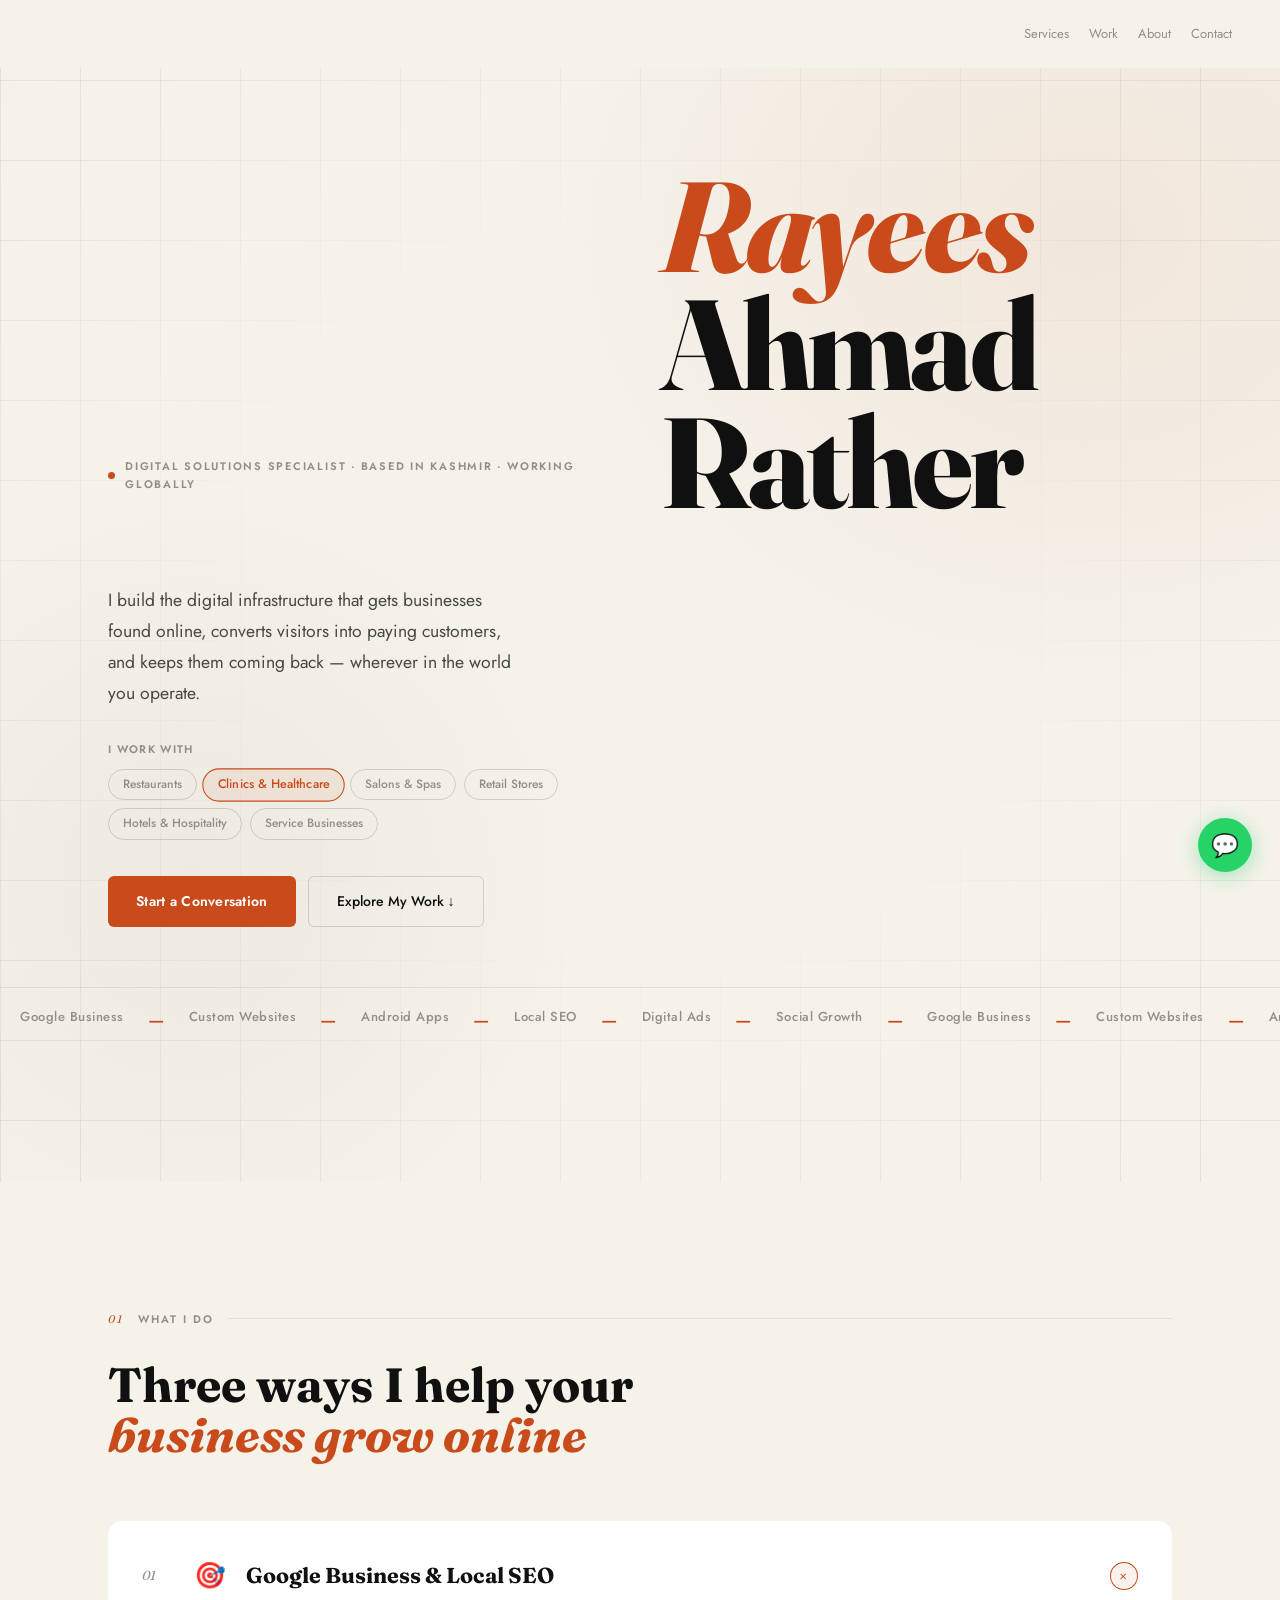
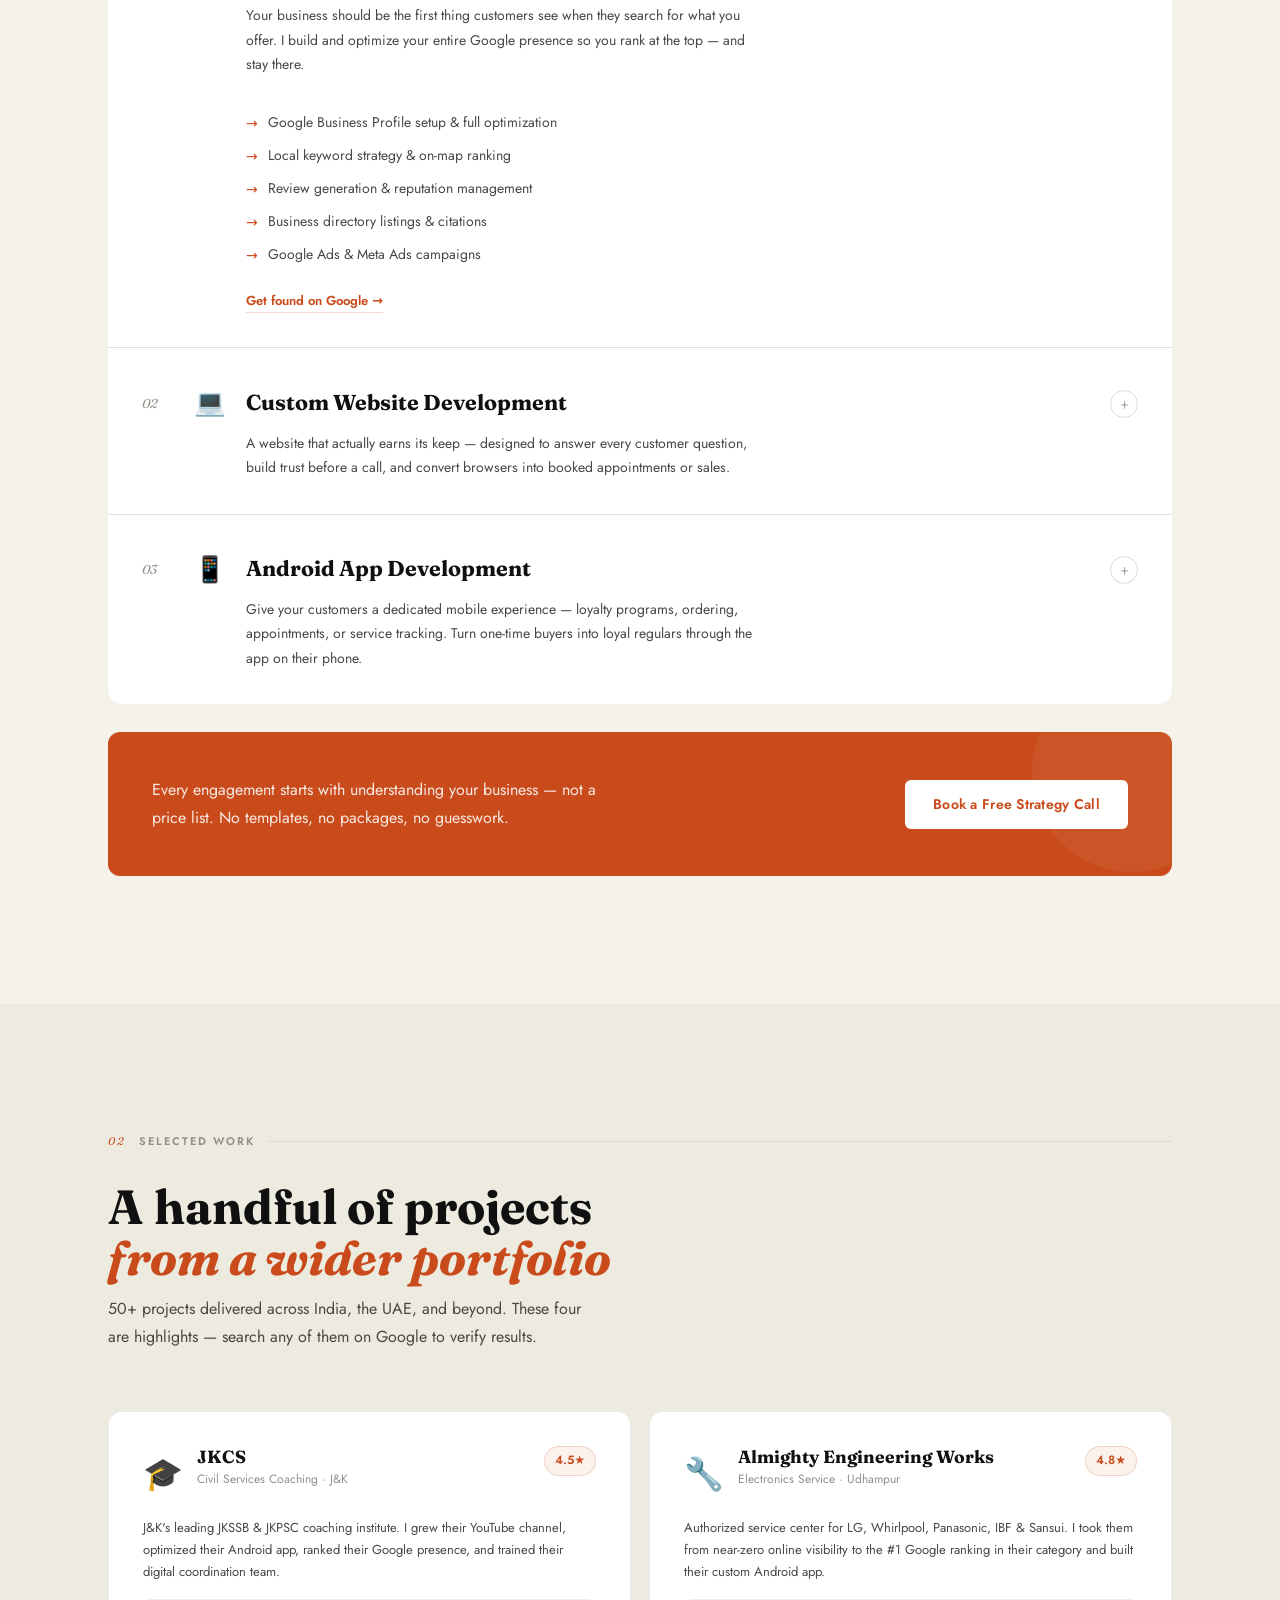
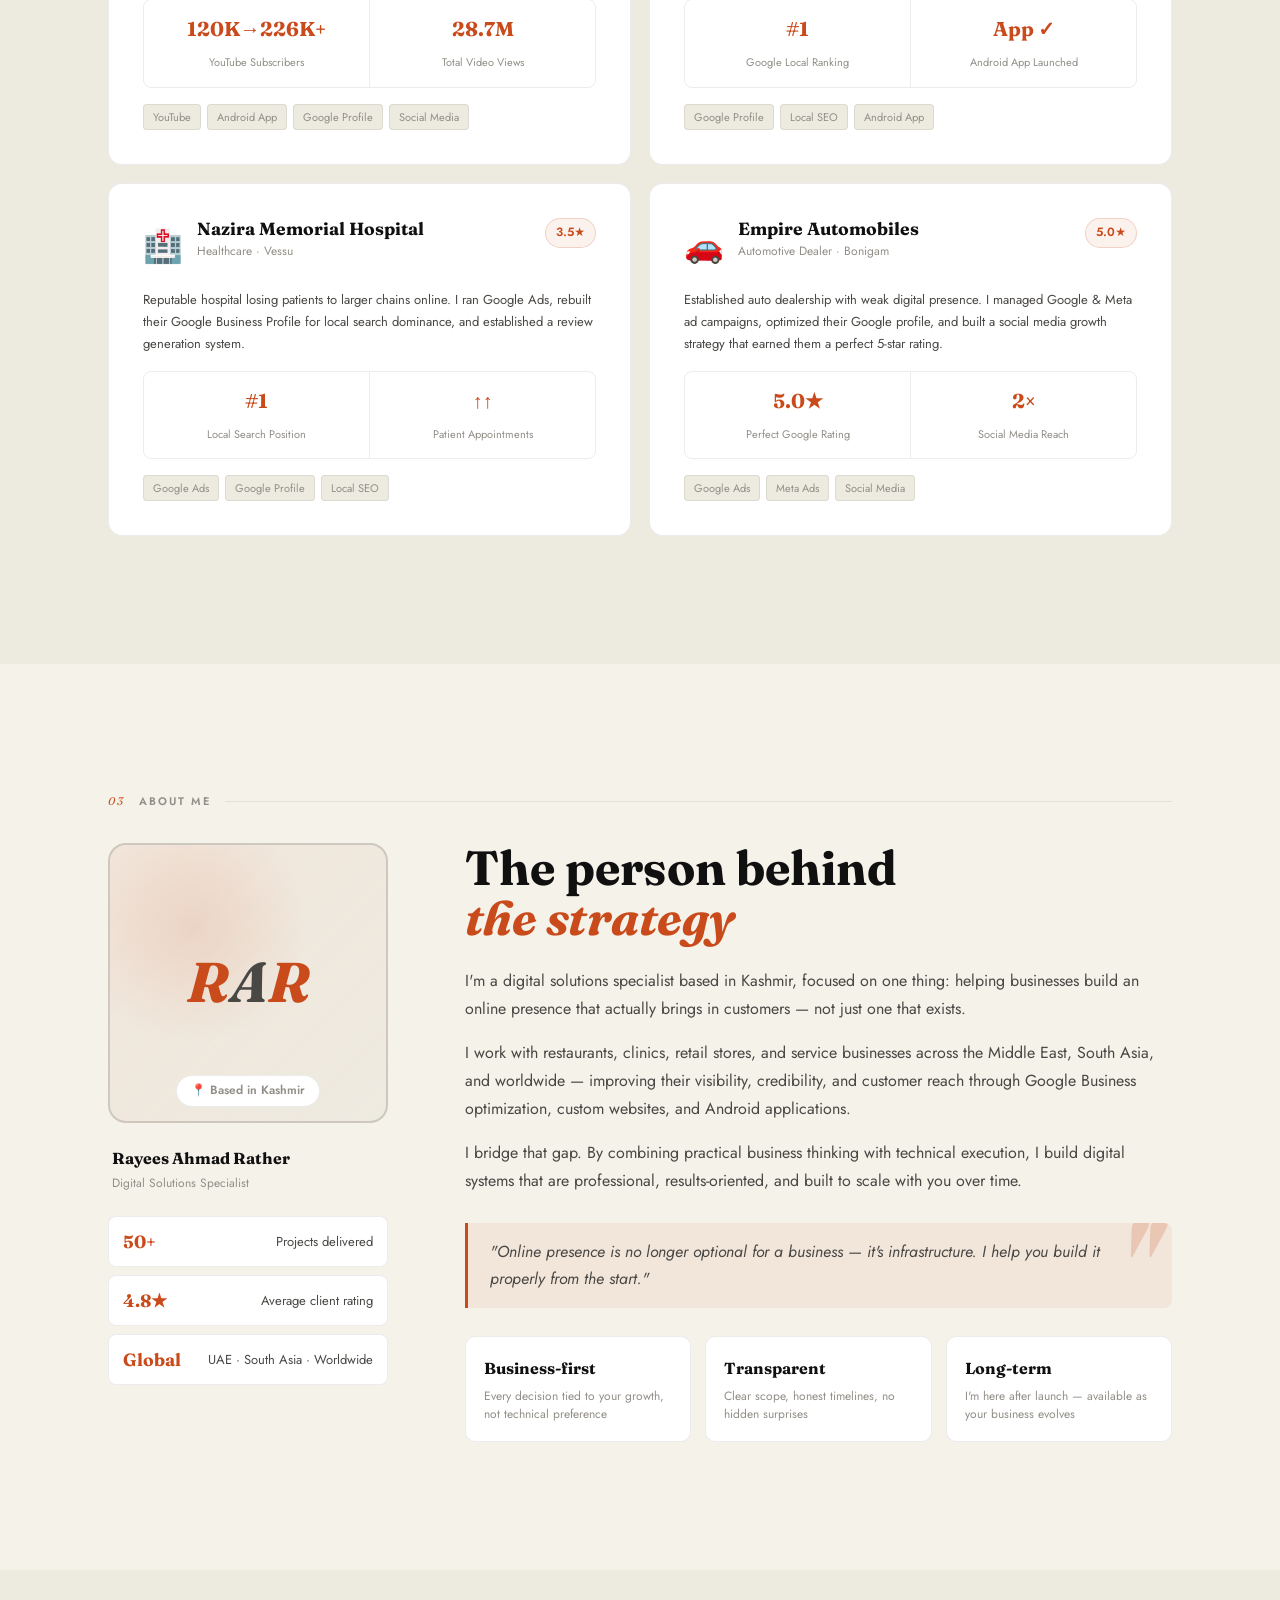
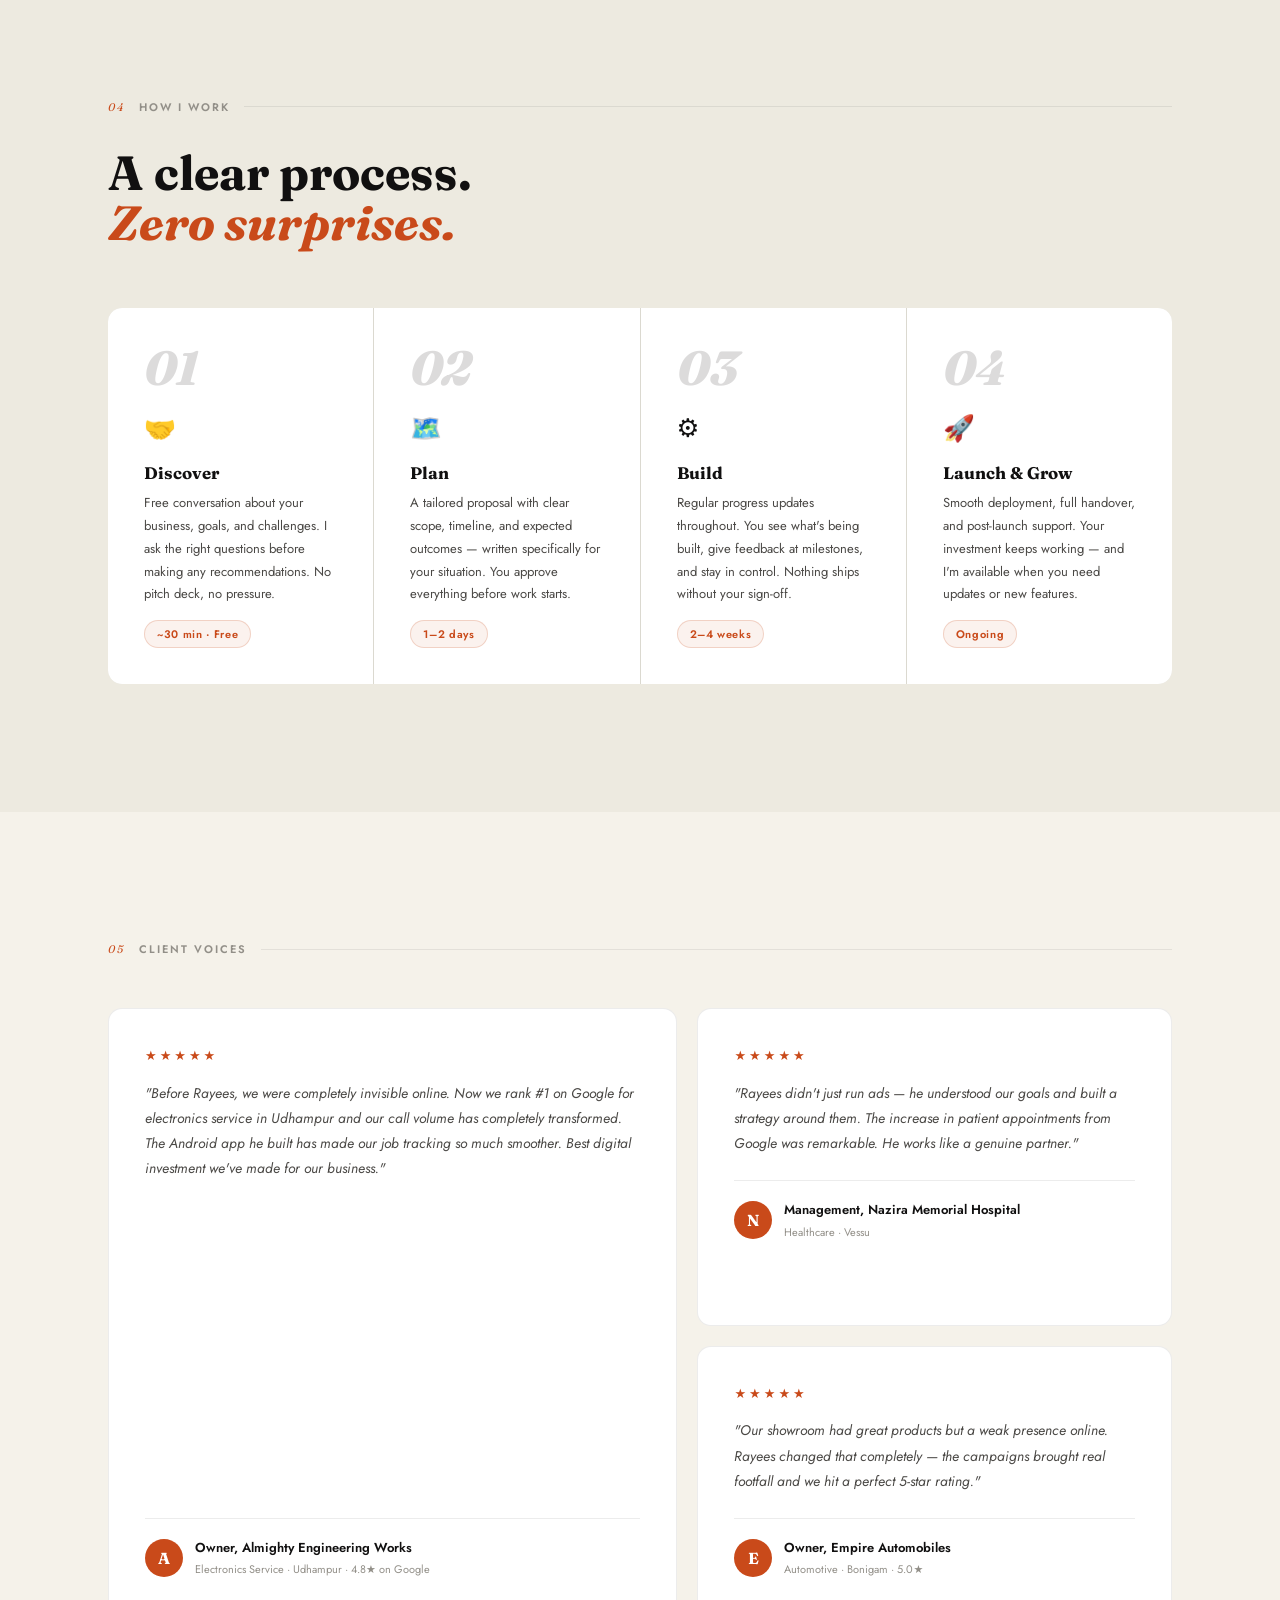
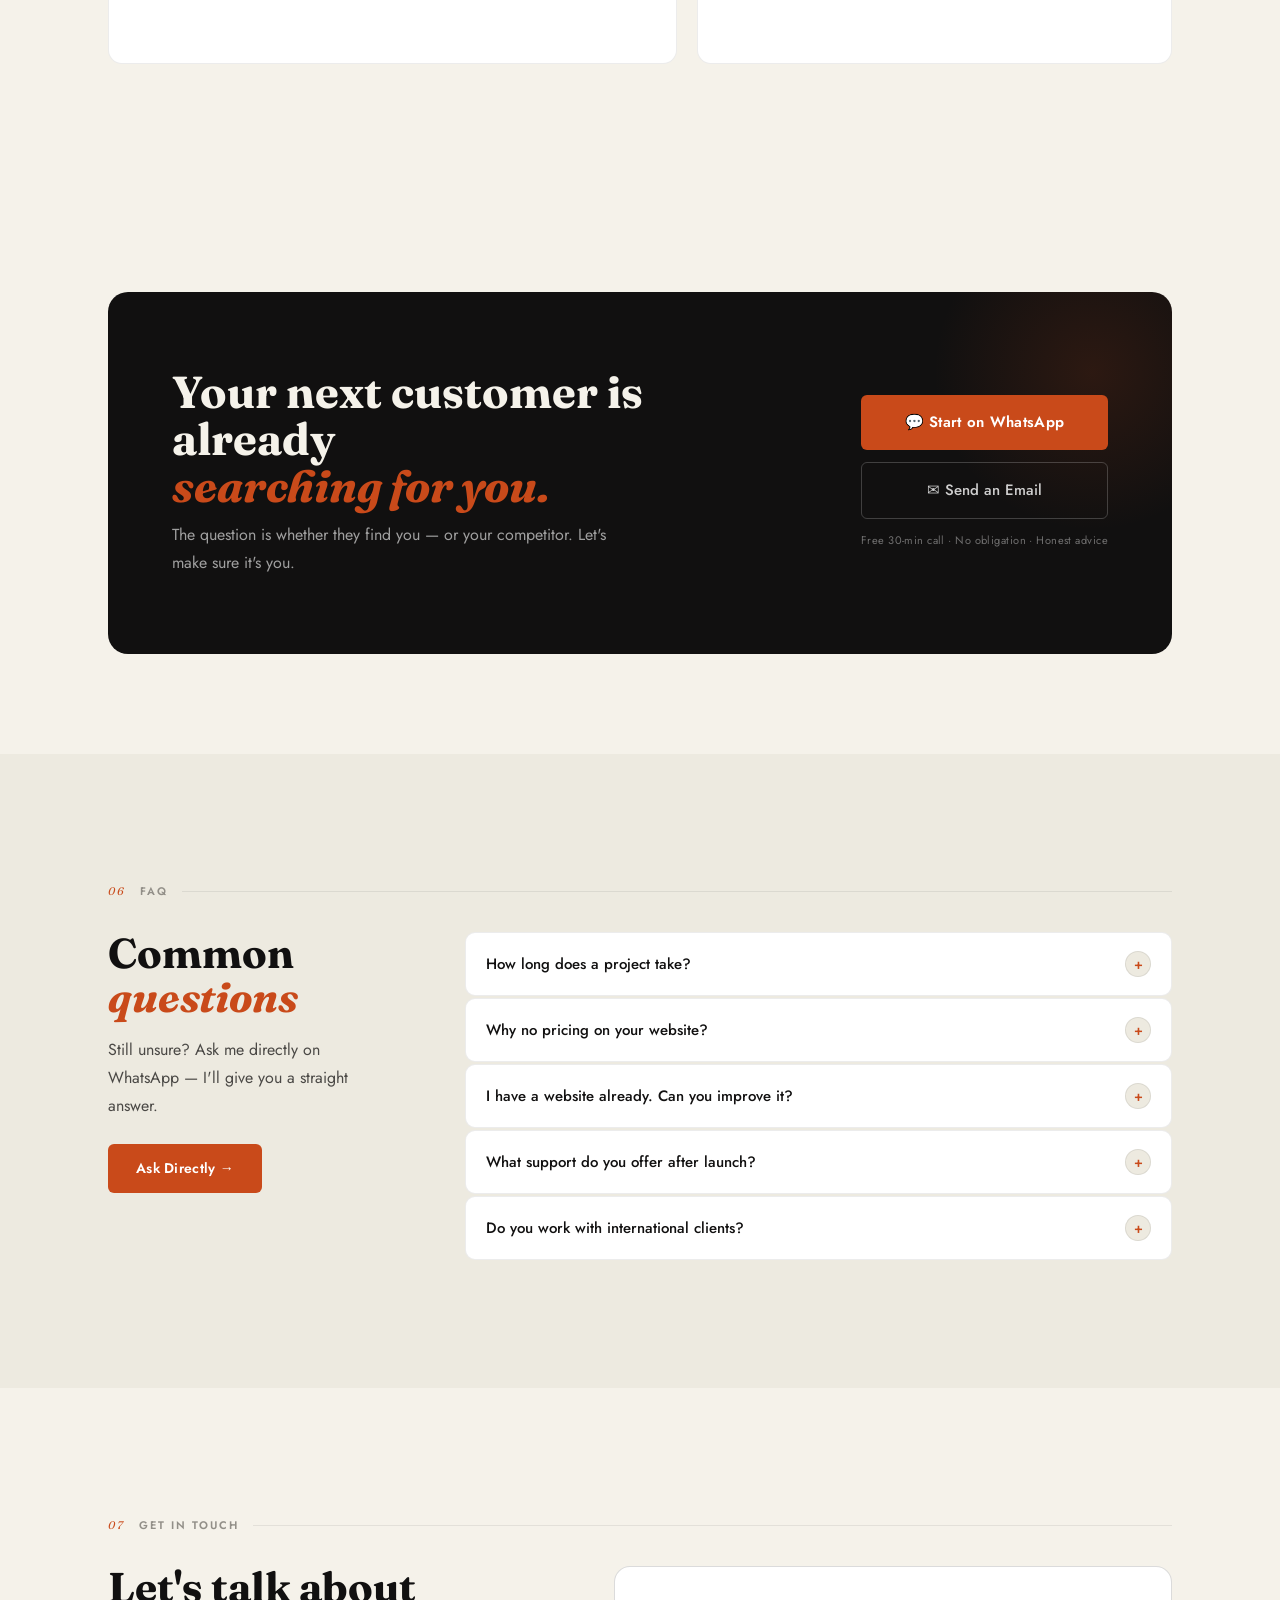
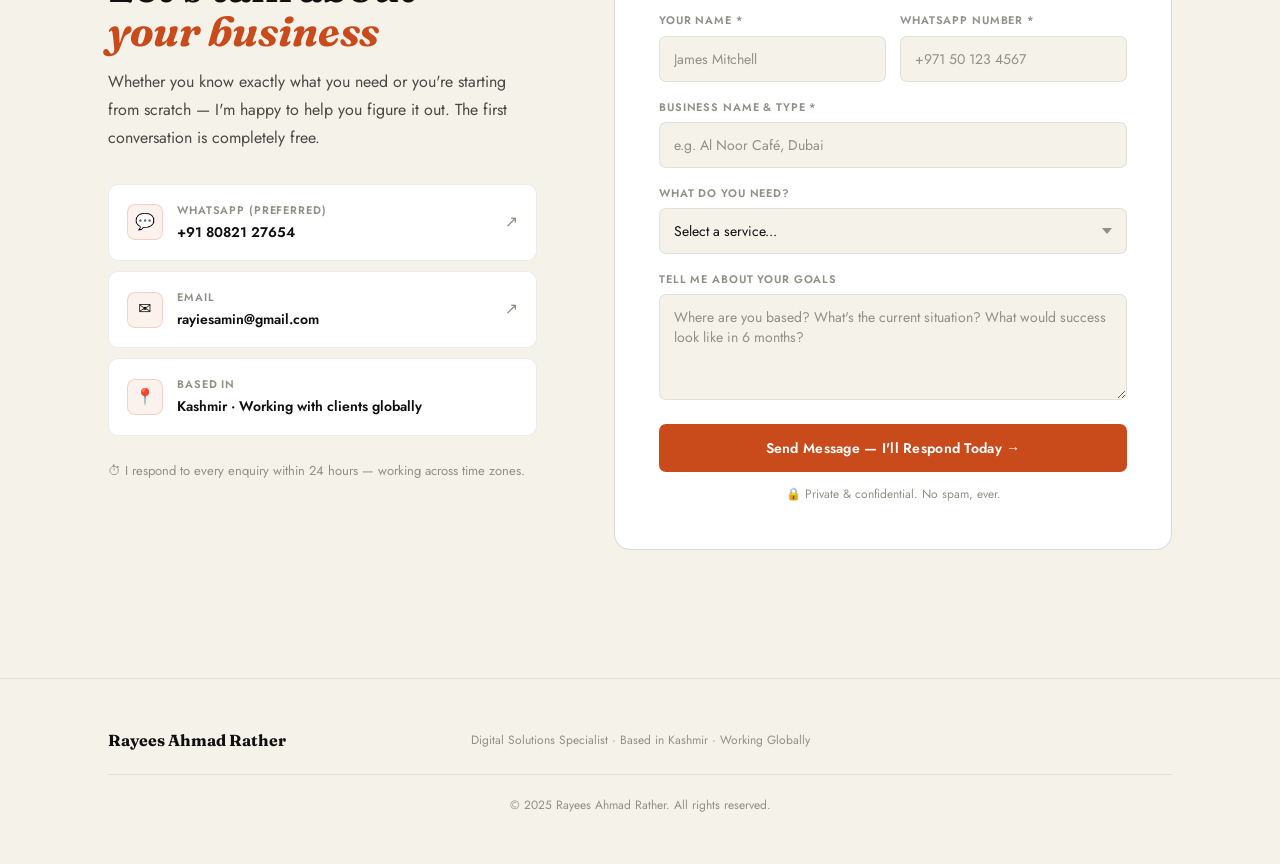
==== commit 5909ae1c: "Refactor code structure for improved readability and maintainability" ====
--- a/index.html
+++ b/index.html
@@ -1,538 +1,458 @@
 <!DOCTYPE html>
-<html lang="en">
+<html lang="en" data-theme="light">
 <head>
-  <meta charset="UTF-8" />
-  <meta name="viewport" content="width=device-width, initial-scale=1.0" />
-  <title>Rayees Ahmad Rather — Digital Growth Partner for Local Businesses in India</title>
-  <meta name="description" content="Rayees Ahmad Rather helps restaurants, clinics, retail stores & service businesses grow online — Google Business Profile, custom websites & Android apps. Trusted by JKCS (226K+ subscribers), Almighty Engineering, Nazira Memorial Hospital & more." />
-  <meta name="keywords" content="digital solutions specialist India, Google Business Profile expert J&K, website developer small business India, Android app developer local business, local SEO J&K" />
-  <meta name="robots" content="index, follow" />
-  <meta property="og:type" content="website" />
-  <meta property="og:title" content="Rayees Ahmad Rather — Digital Growth for Local Businesses" />
-  <meta property="og:description" content="Strategic digital solutions for small businesses: Google Profile optimization, custom websites & Android apps. Real results, verifiable clients." />
-  <script type="application/ld+json">{"@context":"https://schema.org","@type":"ProfessionalService","name":"Rayees Ahmad Rather – Digital Solutions","description":"Google Business Profile optimization, website development, and Android app development for small and medium businesses.","telephone":"+918082127654","email":"rayiesamin@gmail.com","address":{"@type":"PostalAddress","addressCountry":"IN"},"founder":{"@type":"Person","name":"Rayees Ahmad Rather"}}</script>
-  <link rel="preconnect" href="https://fonts.googleapis.com" />
-  <link rel="preconnect" href="https://fonts.gstatic.com" crossorigin />
-  <link href="https://fonts.googleapis.com/css2?family=Syne:wght@400;600;700;800&family=Instrument+Sans:ital,wght@0,400;0,500;0,600;1,400&display=swap" rel="stylesheet" />
-  <link rel="stylesheet" href="style.css" />
+<meta charset="UTF-8"/>
+<meta name="viewport" content="width=device-width,initial-scale=1.0"/>
+<title>Rayees Ahmad Rather — Digital Solutions Specialist</title>
+<meta name="description" content="Rayees Ahmad Rather is a digital solutions specialist helping restaurants, clinics, retail stores and service businesses grow through Google optimization, custom websites and Android apps."/>
+<meta name="robots" content="index,follow"/>
+<script type="application/ld+json">{"@context":"https://schema.org","@type":"ProfessionalService","name":"Rayees Ahmad Rather","telephone":"+918082127654","email":"rayiesamin@gmail.com","address":{"@type":"PostalAddress","addressCountry":"IN"},"founder":{"@type":"Person","name":"Rayees Ahmad Rather"}}</script>
+<link rel="preconnect" href="https://fonts.googleapis.com"/>
+<link rel="preconnect" href="https://fonts.gstatic.com" crossorigin/>
+<link href="https://fonts.googleapis.com/css2?family=Fraunces:ital,opsz,wght@0,9..144,300..900;1,9..144,300..900&family=Jost:wght@300;400;500;600&display=swap" rel="stylesheet"/>
+<link rel="stylesheet" href="style.css"/>
 </head>
 <body>
 
-<div id="cursor" aria-hidden="true"></div>
-<div id="cursor-ring" aria-hidden="true"></div>
-
 <!-- NAV -->
-<header>
-  <nav id="nav">
-    <a href="#" class="nav-logo">Rayees<span class="dot">.</span></a>
-    <ul class="nav-links" id="navLinks">
-      <li><a href="#about">About</a></li>
-      <li><a href="#services">Services</a></li>
-      <li><a href="#work">Work</a></li>
-      <li><a href="#process">Process</a></li>
-      <li><a href="#faq">FAQ</a></li>
-    </ul>
-    <div class="nav-actions">
-      <a href="https://wa.me/918082127654?text=Hi%20Rayees%2C%20I%20want%20to%20grow%20my%20business%20online." class="btn btn-wa" target="_blank" rel="noopener">💬 WhatsApp</a>
-    </div>
-    <button class="hamburger" id="hamburger" aria-label="Toggle menu" aria-expanded="false">
-      <span></span><span></span><span></span>
+<nav id="nav">
+  <a href="#" class="logo">R<span class="logo-dot">.</span></a>
+  <ul class="nav-links">
+    <li><a href="#services">Services</a></li>
+    <li><a href="#clients">Work</a></li>
+    <li><a href="#about">About</a></li>
+    <li><a href="#contact">Contact</a></li>
+  </ul>
+  <div class="nav-right">
+    <button class="theme-toggle" id="themeToggle" aria-label="Toggle theme">
+      <span class="toggle-track">
+        <span class="toggle-thumb">
+          <span class="toggle-sun">☀</span>
+          <span class="toggle-moon">☽</span>
+        </span>
+      </span>
     </button>
-  </nav>
-</header>
-
-<main>
-
-<!-- ══════ HERO ══════ -->
+    <a href="https://wa.me/918082127654?text=Hi%20Rayees%2C%20I%20want%20to%20grow%20my%20business." class="btn-nav" target="_blank" rel="noopener">Let's Talk</a>
+    <button class="ham" id="ham" aria-label="Menu"><span></span><span></span></button>
+  </div>
+</nav>
+<div class="mob-menu" id="mobMenu">
+  <a href="#services" onclick="closeMob()">Services</a>
+  <a href="#clients" onclick="closeMob()">Work</a>
+  <a href="#about" onclick="closeMob()">About</a>
+  <a href="#contact" onclick="closeMob()">Contact</a>
+  <a href="https://wa.me/918082127654?text=Hi%20Rayees%2C%20I%20want%20to%20grow%20my%20business." class="mob-cta" target="_blank" rel="noopener">💬 WhatsApp</a>
+</div>
+
+<!-- ══ HERO ══ -->
 <section id="hero">
-  <div class="hero-bg" aria-hidden="true">
-    <div class="orb orb-a"></div>
-    <div class="orb orb-b"></div>
-    <div class="grid-lines"></div>
-  </div>
-  <div class="container hero-inner">
-    <div class="hero-text">
-      <div class="hero-badge sr" data-delay="0">
-        <span class="badge-pulse"></span>
-        <span>Available for new projects — <strong>Limited spots open</strong></span>
-      </div>
-      <h1 class="hero-h1 sr" data-delay="1">
-        I Help Local Businesses<br />Get Found, <em class="lime">Get Chosen</em>,<br />and Keep Growing.
-      </h1>
-      <p class="hero-sub sr" data-delay="2">
-        Restaurants, clinics, salons &amp; retail stores — I build the <strong>Google presence</strong>, <strong>websites</strong>, and <strong>Android apps</strong> that turn online searches into real customers at your door.
-      </p>
-      <div class="hero-ctas sr" data-delay="3">
-        <a href="https://wa.me/918082127654?text=Hi%20Rayees%2C%20I%20want%20to%20grow%20my%20business.%20Can%20we%20talk%3F" class="btn btn-primary btn-xl" target="_blank" rel="noopener">💬 Let's Talk — It's Free</a>
-        <a href="#work" class="btn btn-ghost btn-xl">See Real Results ↓</a>
-      </div>
-      <div class="hero-trust sr" data-delay="4">
-        <span class="trust-lbl">Trusted by</span>
-        <span>JKCS (226K+ subscribers)</span>
-        <span class="sep">·</span>
-        <span>Almighty Engineering</span>
-        <span class="sep">·</span>
-        <span>Nazira Hospital</span>
-        <span class="sep">·</span>
-        <span>Empire Automobiles</span>
-      </div>
-    </div>
-    <div class="hero-cards" aria-hidden="true">
-      <div class="hcard hcard-main float-a">
-        <div class="hcard-icon">🏆</div>
-        <div class="hcard-title">#1 Google Ranking</div>
-        <div class="hcard-sub">Almighty Engineering, Udhampur</div>
-        <div class="hcard-bar"><div class="hcard-fill"></div></div>
-        <div class="hcard-meta">Local visibility: 92%</div>
-      </div>
-      <div class="hcard hcard-sm hcard-top float-b">
-        <span class="hcard-sm-icon">📈</span>
-        <div><div class="hcard-sm-val">+88%</div><div class="hcard-sm-lbl">YouTube Growth</div></div>
-      </div>
-      <div class="hcard hcard-sm hcard-bot float-c">
-        <span class="hcard-sm-icon">⭐</span>
-        <div><div class="hcard-sm-val">5.0★</div><div class="hcard-sm-lbl">Empire Auto</div></div>
-      </div>
-    </div>
-  </div>
-  <div class="hero-stats sr" data-delay="5">
-    <div class="container stats-row">
-      <div class="stat"><span class="sn" data-count="50" data-suffix="+">50+</span><span class="sl">Projects Delivered</span></div>
-      <div class="sdiv"></div>
-      <div class="stat"><span class="sn" data-count="226" data-suffix="K+">226K+</span><span class="sl">JKCS Subscribers</span></div>
-      <div class="sdiv"></div>
-      <div class="stat"><span class="sn">#1</span><span class="sl">Google Rankings</span></div>
-      <div class="sdiv"></div>
-      <div class="stat"><span class="sn">4.8★</span><span class="sl">Avg Client Rating</span></div>
-    </div>
-  </div>
-</section>
-
-<!-- MARQUEE -->
-<div class="marquee-wrap" aria-hidden="true">
-  <div class="marquee-track">
-    <div class="m-row" id="mRow1">
-      <span class="mi"><span class="md">◆</span>Google Business Profile</span>
-      <span class="mi"><span class="md">◆</span>Custom Websites</span>
-      <span class="mi"><span class="md">◆</span>Android Apps</span>
-      <span class="mi"><span class="md">◆</span>Local SEO</span>
-      <span class="mi"><span class="md">◆</span>Google Ads</span>
-      <span class="mi"><span class="md">◆</span>Meta Ads</span>
-      <span class="mi"><span class="md">◆</span>Social Media Growth</span>
-      <span class="mi"><span class="md">◆</span>YouTube Growth</span>
-      <span class="mi"><span class="md">◆</span>Website Maintenance</span>
-      <span class="mi"><span class="md">◆</span>Domain &amp; Hosting</span>
-    </div>
-    <div class="m-row" id="mRow2" aria-hidden="true">
-      <span class="mi"><span class="md">◆</span>Google Business Profile</span>
-      <span class="mi"><span class="md">◆</span>Custom Websites</span>
-      <span class="mi"><span class="md">◆</span>Android Apps</span>
-      <span class="mi"><span class="md">◆</span>Local SEO</span>
-      <span class="mi"><span class="md">◆</span>Google Ads</span>
-      <span class="mi"><span class="md">◆</span>Meta Ads</span>
-      <span class="mi"><span class="md">◆</span>Social Media Growth</span>
-      <span class="mi"><span class="md">◆</span>YouTube Growth</span>
-      <span class="mi"><span class="md">◆</span>Website Maintenance</span>
-      <span class="mi"><span class="md">◆</span>Domain &amp; Hosting</span>
-    </div>
-  </div>
-</div>
-
-<!-- ══════ ABOUT ══════ -->
+  <div class="hero-content">
+    <div class="hero-eyebrow sr">
+      <span class="eyebrow-dot"></span>
+      <span>Digital Solutions Specialist · Based in Kashmir · Working Globally</span>
+    </div>
+    <h1 class="hero-name sr s1">
+      <em>Rayees</em><br/>Ahmad<br/>Rather
+    </h1>
+    <div class="hero-right sr s2">
+      <p class="hero-desc">I build the digital infrastructure that gets businesses found online, converts visitors into paying customers, and keeps them coming back — wherever in the world you operate.</p>
+      <div class="hero-served">
+        <span class="served-label">I work with</span>
+        <div class="served-types">
+          <span class="served-type active">Restaurants</span>
+          <span class="served-type">Clinics &amp; Healthcare</span>
+          <span class="served-type">Salons &amp; Spas</span>
+          <span class="served-type">Retail Stores</span>
+          <span class="served-type">Hotels &amp; Hospitality</span>
+          <span class="served-type">Service Businesses</span>
+        </div>
+      </div>
+      <div class="hero-ctas">
+        <a href="https://wa.me/918082127654?text=Hi%20Rayees%2C%20I%20want%20to%20grow%20my%20business.%20Can%20we%20talk%3F" class="btn-primary" target="_blank" rel="noopener">Start a Conversation</a>
+        <a href="#services" class="btn-secondary">Explore My Work ↓</a>
+      </div>
+    </div>
+  </div>
+  <div class="hero-tape sr s3" aria-hidden="true">
+    <div class="tape-inner">
+      <span>Google Business</span><span class="tape-sep">—</span>
+      <span>Custom Websites</span><span class="tape-sep">—</span>
+      <span>Android Apps</span><span class="tape-sep">—</span>
+      <span>Local SEO</span><span class="tape-sep">—</span>
+      <span>Digital Ads</span><span class="tape-sep">—</span>
+      <span>Social Growth</span><span class="tape-sep">—</span>
+      <span>Google Business</span><span class="tape-sep">—</span>
+      <span>Custom Websites</span><span class="tape-sep">—</span>
+      <span>Android Apps</span><span class="tape-sep">—</span>
+      <span>Local SEO</span><span class="tape-sep">—</span>
+      <span>Digital Ads</span><span class="tape-sep">—</span>
+      <span>Social Growth</span><span class="tape-sep">—</span>
+    </div>
+  </div>
+</section>
+
+<!-- ══ SERVICES ══ -->
+<section id="services">
+  <div class="container">
+    <div class="sec-label sr"><span>01</span>What I Do</div>
+    <div class="sec-intro sr">
+      <h2>Three ways I help your<br/><em>business grow online</em></h2>
+    </div>
+    <div class="svcs">
+
+      <div class="svc sr">
+        <div class="svc-head">
+          <div class="svc-num">01</div>
+          <div class="svc-icon">🎯</div>
+          <h3>Google Business &amp; Local SEO</h3>
+          <p>Your business should be the first thing customers see when they search for what you offer. I build and optimize your entire Google presence so you rank at the top — and stay there.</p>
+        </div>
+        <div class="svc-detail">
+          <ul>
+            <li>Google Business Profile setup &amp; full optimization</li>
+            <li>Local keyword strategy &amp; on-map ranking</li>
+            <li>Review generation &amp; reputation management</li>
+            <li>Business directory listings &amp; citations</li>
+            <li>Google Ads &amp; Meta Ads campaigns</li>
+          </ul>
+          <div class="svc-cta">
+            <a href="#contact" class="svc-link">Get found on Google →</a>
+          </div>
+        </div>
+      </div>
+
+      <div class="svc sr s1">
+        <div class="svc-head">
+          <div class="svc-num">02</div>
+          <div class="svc-icon">💻</div>
+          <h3>Custom Website Development</h3>
+          <p>A website that actually earns its keep — designed to answer every customer question, build trust before a call, and convert browsers into booked appointments or sales.</p>
+        </div>
+        <div class="svc-detail">
+          <ul>
+            <li>Custom design &amp; development (no templates)</li>
+            <li>Mobile-first, fast &amp; lightweight architecture</li>
+            <li>SEO-ready structure from day one</li>
+            <li>Appointment systems, catalogs &amp; enquiry forms</li>
+            <li>Hosting setup, maintenance &amp; security</li>
+          </ul>
+          <div class="svc-cta">
+            <a href="#contact" class="svc-link">Build your website →</a>
+          </div>
+        </div>
+      </div>
+
+      <div class="svc sr s2">
+        <div class="svc-head">
+          <div class="svc-num">03</div>
+          <div class="svc-icon">📱</div>
+          <h3>Android App Development</h3>
+          <p>Give your customers a dedicated mobile experience — loyalty programs, ordering, appointments, or service tracking. Turn one-time buyers into loyal regulars through the app on their phone.</p>
+        </div>
+        <div class="svc-detail">
+          <ul>
+            <li>Native Android development (Java / Kotlin)</li>
+            <li>Food ordering &amp; product catalog apps</li>
+            <li>Booking &amp; appointment systems</li>
+            <li>Push notifications &amp; loyalty features</li>
+            <li>Google Play Store deployment &amp; updates</li>
+          </ul>
+          <div class="svc-cta">
+            <a href="#contact" class="svc-link">Build your app →</a>
+          </div>
+        </div>
+      </div>
+
+    </div>
+
+    <div class="services-note sr">
+      <div class="sn-inner">
+        <p>Every engagement starts with understanding your business — not a price list. No templates, no packages, no guesswork.</p>
+        <a href="https://wa.me/918082127654?text=Hi%20Rayees%2C%20I%27d%20like%20a%20free%20strategy%20call." class="btn-primary" target="_blank" rel="noopener">Book a Free Strategy Call</a>
+      </div>
+    </div>
+  </div>
+</section>
+
+<!-- ══ CLIENTS ══ -->
+<section id="clients" class="section-alt">
+  <div class="container">
+    <div class="sec-label sr"><span>02</span>Selected Work</div>
+    <div class="sec-intro sr">
+      <h2>A handful of projects<br/><em>from a wider portfolio</em></h2>
+      <p class="sec-sub">50+ projects delivered across India, the UAE, and beyond. These four are highlights — search any of them on Google to verify results.</p>
+    </div>
+    <div class="clients-grid">
+
+      <div class="client-card sr">
+        <div class="cc-top">
+          <div class="cc-icon">🎓</div>
+          <div>
+            <div class="cc-name">JKCS</div>
+            <div class="cc-type">Civil Services Coaching · J&amp;K</div>
+          </div>
+          <div class="cc-rating">4.5★</div>
+        </div>
+        <p class="cc-desc">J&amp;K's leading JKSSB &amp; JKPSC coaching institute. I grew their YouTube channel, optimized their Android app, ranked their Google presence, and trained their digital coordination team.</p>
+        <div class="cc-wins">
+          <div class="win"><span class="wv">120K→226K+</span><span class="wl">YouTube Subscribers</span></div>
+          <div class="win"><span class="wv">28.7M</span><span class="wl">Total Video Views</span></div>
+        </div>
+        <div class="cc-tags"><span>YouTube</span><span>Android App</span><span>Google Profile</span><span>Social Media</span></div>
+      </div>
+
+      <div class="client-card sr s1">
+        <div class="cc-top">
+          <div class="cc-icon">🔧</div>
+          <div>
+            <div class="cc-name">Almighty Engineering Works</div>
+            <div class="cc-type">Electronics Service · Udhampur</div>
+          </div>
+          <div class="cc-rating">4.8★</div>
+        </div>
+        <p class="cc-desc">Authorized service center for LG, Whirlpool, Panasonic, IBF &amp; Sansui. I took them from near-zero online visibility to the #1 Google ranking in their category and built their custom Android app.</p>
+        <div class="cc-wins">
+          <div class="win"><span class="wv">#1</span><span class="wl">Google Local Ranking</span></div>
+          <div class="win"><span class="wv">App ✓</span><span class="wl">Android App Launched</span></div>
+        </div>
+        <div class="cc-tags"><span>Google Profile</span><span>Local SEO</span><span>Android App</span></div>
+      </div>
+
+      <div class="client-card sr s2">
+        <div class="cc-top">
+          <div class="cc-icon">🏥</div>
+          <div>
+            <div class="cc-name">Nazira Memorial Hospital</div>
+            <div class="cc-type">Healthcare · Vessu</div>
+          </div>
+          <div class="cc-rating">3.5★</div>
+        </div>
+        <p class="cc-desc">Reputable hospital losing patients to larger chains online. I ran Google Ads, rebuilt their Google Business Profile for local search dominance, and established a review generation system.</p>
+        <div class="cc-wins">
+          <div class="win"><span class="wv">#1</span><span class="wl">Local Search Position</span></div>
+          <div class="win"><span class="wv">↑↑</span><span class="wl">Patient Appointments</span></div>
+        </div>
+        <div class="cc-tags"><span>Google Ads</span><span>Google Profile</span><span>Local SEO</span></div>
+      </div>
+
+      <div class="client-card sr s3">
+        <div class="cc-top">
+          <div class="cc-icon">🚗</div>
+          <div>
+            <div class="cc-name">Empire Automobiles</div>
+            <div class="cc-type">Automotive Dealer · Bonigam</div>
+          </div>
+          <div class="cc-rating">5.0★</div>
+        </div>
+        <p class="cc-desc">Established auto dealership with weak digital presence. I managed Google &amp; Meta ad campaigns, optimized their Google profile, and built a social media growth strategy that earned them a perfect 5-star rating.</p>
+        <div class="cc-wins">
+          <div class="win"><span class="wv">5.0★</span><span class="wl">Perfect Google Rating</span></div>
+          <div class="win"><span class="wv">2×</span><span class="wl">Social Media Reach</span></div>
+        </div>
+        <div class="cc-tags"><span>Google Ads</span><span>Meta Ads</span><span>Social Media</span></div>
+      </div>
+
+    </div>
+  </div>
+</section>
+
+<!-- ══ ABOUT ══ -->
 <section id="about">
   <div class="container">
+    <div class="sec-label sr"><span>03</span>About Me</div>
     <div class="about-layout">
       <div class="about-left sr">
-        <div class="tag">👋 About Me</div>
-        <h2>The Person Behind<br />the Work</h2>
-        <p>I'm <strong>Rayees Ahmad Rather</strong> — a digital solutions specialist based in Kashmir, helping local and small businesses build an online presence that actually brings in customers.</p>
-        <p>I work with restaurants, clinics, retail stores, and service businesses to improve their visibility, credibility, and customer reach through strategic digital infrastructure — Google Business optimization, professional websites, and Android applications.</p>
+        <div class="about-avatar">
+          <div class="av-initials">R<span>A</span>R</div>
+          <div class="av-badge">📍 Based in Kashmir</div>
+        </div>
+        <div class="about-name-block">
+          <div class="an-title">Rayees Ahmad Rather</div>
+          <div class="an-role">Digital Solutions Specialist</div>
+        </div>
+        <div class="about-quick">
+          <div class="aq"><span>50+</span>Projects delivered</div>
+          <div class="aq"><span>4.8★</span>Average client rating</div>
+          <div class="aq"><span>Global</span>UAE · South Asia · Worldwide</div>
+        </div>
+      </div>
+      <div class="about-right sr s2">
+        <h2>The person behind<br/><em>the strategy</em></h2>
+        <p>I'm a digital solutions specialist based in Kashmir, focused on one thing: helping businesses build an online presence that actually brings in customers — not just one that exists.</p>
+        <p>I work with restaurants, clinics, retail stores, and service businesses across the Middle East, South Asia, and worldwide — improving their visibility, credibility, and customer reach through Google Business optimization, custom websites, and Android applications.</p>
+        <p>I bridge that gap. By combining practical business thinking with technical execution, I build digital systems that are professional, results-oriented, and built to scale with you over time.</p>
         <blockquote class="about-quote">
-          <em>"I don't just build websites. I build digital foundations that help businesses grow."</em>
+          "Online presence is no longer optional for a business — it's infrastructure. I help you build it properly from the start."
         </blockquote>
-        <a href="#contact" class="btn btn-primary">Work With Me →</a>
-      </div>
-      <div class="about-right sr" data-delay="2">
-        <div class="about-mission-card">
-          <div class="amc-icon" aria-hidden="true">🎯</div>
+        <div class="about-vals">
+          <div class="val"><div class="val-title">Business-first</div><div class="val-sub">Every decision tied to your growth, not technical preference</div></div>
+          <div class="val"><div class="val-title">Transparent</div><div class="val-sub">Clear scope, honest timelines, no hidden surprises</div></div>
+          <div class="val"><div class="val-title">Long-term</div><div class="val-sub">I'm here after launch — available as your business evolves</div></div>
+        </div>
+      </div>
+    </div>
+  </div>
+</section>
+
+<!-- ══ PROCESS ══ -->
+<section id="process" class="section-alt">
+  <div class="container">
+    <div class="sec-label sr"><span>04</span>How I Work</div>
+    <div class="sec-intro sr">
+      <h2>A clear process.<br/><em>Zero surprises.</em></h2>
+    </div>
+    <div class="process-steps">
+      <div class="step sr">
+        <div class="step-line"></div>
+        <div class="step-n">01</div>
+        <div class="step-icon">🤝</div>
+        <h3>Discover</h3>
+        <p>Free conversation about your business, goals, and challenges. I ask the right questions before making any recommendations. No pitch deck, no pressure.</p>
+        <div class="step-time">~30 min · Free</div>
+      </div>
+      <div class="step sr s1">
+        <div class="step-n">02</div>
+        <div class="step-icon">🗺️</div>
+        <h3>Plan</h3>
+        <p>A tailored proposal with clear scope, timeline, and expected outcomes — written specifically for your situation. You approve everything before work starts.</p>
+        <div class="step-time">1–2 days</div>
+      </div>
+      <div class="step sr s2">
+        <div class="step-n">03</div>
+        <div class="step-icon">⚙️</div>
+        <h3>Build</h3>
+        <p>Regular progress updates throughout. You see what's being built, give feedback at milestones, and stay in control. Nothing ships without your sign-off.</p>
+        <div class="step-time">2–4 weeks</div>
+      </div>
+      <div class="step sr s3">
+        <div class="step-n">04</div>
+        <div class="step-icon">🚀</div>
+        <h3>Launch &amp; Grow</h3>
+        <p>Smooth deployment, full handover, and post-launch support. Your investment keeps working — and I'm available when you need updates or new features.</p>
+        <div class="step-time">Ongoing</div>
+      </div>
+    </div>
+  </div>
+</section>
+
+<!-- ══ TESTIMONIALS ══ -->
+<section id="testimonials">
+  <div class="container">
+    <div class="sec-label sr"><span>05</span>Client Voices</div>
+    <div class="testi-layout">
+      <blockquote class="testi testi-lg sr">
+        <div class="tq-stars">★★★★★</div>
+        <p class="tq-body">"Before Rayees, we were completely invisible online. Now we rank #1 on Google for electronics service in Udhampur and our call volume has completely transformed. The Android app he built has made our job tracking so much smoother. Best digital investment we've made for our business."</p>
+        <footer>
+          <div class="tq-av">A</div>
           <div>
-            <h3>My Mission</h3>
-            <p>To help local and small businesses compete confidently in the digital world. Many great businesses struggle not because their service is poor — but because their online presence doesn't reflect their real value. I help bridge that gap.</p>
-          </div>
-        </div>
-        <div class="about-why">
-          <h3>Why I Care</h3>
-          <p>I've seen how many hardworking owners lose customers every day — not because of poor service, but because of poor digital presence. Online presence is no longer optional. <strong>It's infrastructure.</strong> I help build it the right way from the start.</p>
-          <div class="why-list">
-            <div class="wp"><span aria-hidden="true">🔍</span>They don't appear in local search results</div>
-            <div class="wp"><span aria-hidden="true">🌐</span>Their website looks outdated or untrustworthy</div>
-            <div class="wp"><span aria-hidden="true">📵</span>Customers can't easily find or contact them</div>
-            <div class="wp"><span aria-hidden="true">⚙️</span>They lack a proper digital system to grow</div>
-          </div>
-        </div>
-        <div class="about-vals">
-          <div class="av"><span class="av-dot" aria-hidden="true">✦</span><div><strong>Professional</strong><span>Work that reflects your real value</span></div></div>
-          <div class="av"><span class="av-dot" aria-hidden="true">✦</span><div><strong>Results-Oriented</strong><span>Every decision tied to your growth</span></div></div>
-          <div class="av"><span class="av-dot" aria-hidden="true">✦</span><div><strong>Long-Term Partner</strong><span>Built to scale with your business</span></div></div>
-        </div>
-      </div>
-    </div>
-  </div>
-</section>
-
-<!-- ══════ SERVICES ══════ -->
-<section id="services" class="bg-alt">
-  <div class="container">
-    <div class="section-head sr">
-      <div class="tag">✦ What I Do</div>
-      <h2>Custom Solutions Built<br />Around Your Business</h2>
-      <p class="section-sub">No packages. No one-size-fits-all. Every engagement starts with understanding your goals — then building exactly what will move the needle.</p>
-    </div>
-    <div class="svcs-grid">
-      <div class="svc sr" data-delay="1">
-        <div class="svc-top">
-          <span class="svc-n">01</span>
-          <span class="svc-em" aria-hidden="true">🎯</span>
-        </div>
-        <h3>Digital Presence Foundation</h3>
-        <p>Get found by customers already searching for you. I build and optimize your entire Google presence — the right way — so you show up first and look trustworthy when you do.</p>
-        <ul>
-          <li>Google Business Profile setup &amp; full optimization</li>
-          <li>Local SEO strategy &amp; keyword implementation</li>
-          <li>Review generation framework</li>
-          <li>Business listings across key directories</li>
-          <li>Domain registration &amp; professional hosting</li>
-        </ul>
-        <div class="svc-proof"><span aria-hidden="true">📊</span> Almighty Engineering: <strong>#1 Google ranking achieved</strong></div>
-      </div>
-      <div class="svc svc--featured sr" data-delay="2">
-        <div class="svc-top">
-          <span class="svc-n">02</span>
-          <span class="svc-em" aria-hidden="true">💻</span>
-        </div>
-        <h3>Business Growth Infrastructure</h3>
-        <p>A custom website that works as your best salesperson — answering customer questions, building trust, and converting visitors into real enquiries 24/7.</p>
-        <ul>
-          <li>Custom website design &amp; development</li>
-          <li>Mobile-first responsive architecture</li>
-          <li>Performance &amp; Core Web Vitals optimization</li>
-          <li>On-page SEO &amp; schema markup</li>
-          <li>Ongoing maintenance &amp; security</li>
-        </ul>
-        <div class="svc-proof"><span aria-hidden="true">📊</span> Nazira Memorial: <strong>significantly more patient appointments</strong></div>
-      </div>
-      <div class="svc sr" data-delay="3">
-        <div class="svc-top">
-          <span class="svc-n">03</span>
-          <span class="svc-em" aria-hidden="true">📱</span>
-        </div>
-        <h3>Mobile Experience Solutions</h3>
-        <p>Android apps that give your customers a frictionless reason to return — ordering, booking, loyalty programs, service tracking. From lightweight MVPs to full platforms.</p>
-        <ul>
-          <li>Native Android app development</li>
-          <li>Food ordering &amp; product catalog apps</li>
-          <li>Appointment &amp; booking systems</li>
-          <li>Customer loyalty &amp; push notifications</li>
-          <li>Google Play Store deployment</li>
-        </ul>
-        <div class="svc-proof"><span aria-hidden="true">📊</span> Almighty Engineering: <strong>custom Android app built &amp; launched</strong></div>
-      </div>
-    </div>
-    <div class="section-cta sr">
-      <div>
-        <h3>Not Sure What You Need?</h3>
-        <p>Tell me about your business — I'll tell you exactly where the biggest opportunity is. Free, no obligation.</p>
-      </div>
-      <a href="https://wa.me/918082127654?text=Hi%20Rayees%2C%20I%27d%20like%20a%20free%20strategy%20call." class="btn btn-primary" target="_blank" rel="noopener">→ Book a Free Strategy Call</a>
-    </div>
-  </div>
-</section>
-
-<!-- ══════ WORK ══════ -->
-<section id="work">
-  <div class="container">
-    <div class="work-head sr">
-      <div>
-        <div class="tag">✦ Real Work</div>
-        <h2>Clients Who Grew.<br />Results You Can Verify.</h2>
-        <p class="section-sub">Every business below is real. Search them on Google right now.</p>
-      </div>
-    </div>
-
-    <!-- JKCS -->
-    <article class="case case-featured sr">
-      <div class="case-header">
-        <div class="case-meta"><span class="case-tag">Education · J&amp;K</span><span class="case-rating">4.5★ Google</span></div>
-        <h3>JKCS — JK Study for Civil Services</h3>
-      </div>
-      <div class="case-body">
-        <div class="case-col">
-          <div class="clabel">The Challenge</div>
-          <p>J&amp;K's top civil services coaching institute had built a strong offline reputation, but their digital ecosystem wasn't keeping pace. Their YouTube channel had momentum but no growth strategy. Their Android app lacked retention optimization. Their social presence underrepresented their authority in the field.</p>
-          <div class="clabel" style="margin-top:1.5rem;">What I Did</div>
-          <p>Designed and executed a full digital growth program: YouTube channel optimization, content &amp; SEO strategy, Android app improvements, Google Business Profile optimization, social media growth across platforms, and hands-on training for their coordination team.</p>
-          <div class="tech-tags">
-            <span>YouTube Strategy</span><span>Android App Optimization</span>
-            <span>Google Business Profile</span><span>Social Media</span><span>Team Training</span>
-          </div>
-        </div>
-        <div class="case-col">
-          <div class="ba-box">
-            <div class="ba-item">
-              <span class="ba-lbl">Before</span>
-              <span class="ba-val ba-before">120,000</span>
-              <span class="ba-unit">subscribers</span>
-            </div>
-            <div class="ba-arrow" aria-hidden="true">→</div>
-            <div class="ba-item">
-              <span class="ba-lbl">After</span>
-              <span class="ba-val ba-after">226,000+</span>
-              <span class="ba-unit">subscribers</span>
-            </div>
-          </div>
-          <p class="ba-note">Nearly doubled the channel audience — creating a compounding organic asset that attracts new students every single day.</p>
-          <div class="metrics-row">
-            <div class="met"><span class="mv">+88%</span><span class="ml">Subscriber Growth</span></div>
-            <div class="met"><span class="mv">28.7M</span><span class="ml">Total Views</span></div>
-            <div class="met"><span class="mv">4.5★</span><span class="ml">Google Rating</span></div>
-          </div>
-        </div>
-      </div>
-    </article>
-
-    <!-- Almighty -->
-    <article class="case sr">
-      <div class="case-header">
-        <div class="case-meta"><span class="case-tag">Electronics Service · Udhampur</span><span class="case-rating">4.8★ Google</span></div>
-        <h3>Almighty Engineering Works</h3>
-      </div>
-      <div class="case-body">
-        <div class="case-col">
-          <div class="clabel">The Challenge</div>
-          <p>Almighty provides authorized service for major electronics brands across Udhampur — LG, Whirlpool, Panasonic, IBF, and Sansui. Despite being the most capable service center in the region, they were losing enquiries to competitors who simply showed up better online.</p>
-          <div class="clabel" style="margin-top:1.5rem;">What I Did</div>
-          <p>Took them from near-zero Google visibility to the <strong>#1 local ranking</strong> through comprehensive profile optimization and local SEO. Then built a custom Android app for streamlined service requests and job tracking for customers and technicians.</p>
-          <div class="tech-tags">
-            <span>Google Business Profile</span><span>Local SEO</span><span>Android App (Java)</span><span>Review Strategy</span>
-          </div>
-          <div class="brands-row">
-            <span class="brands-lbl">Authorized for:</span>
-            <span class="brand">LG</span><span class="brand">Whirlpool</span><span class="brand">Panasonic</span><span class="brand">IBF</span><span class="brand">Sansui</span>
-          </div>
-        </div>
-        <div class="case-col metrics-stack">
-          <div class="met-lg"><span class="mv">#1</span><span class="ml">Google Local Ranking</span></div>
-          <div class="met-lg"><span class="mv">4.8★</span><span class="ml">Google Rating</span></div>
-          <div class="met-lg"><span class="mv">App ✓</span><span class="ml">Android App Live</span></div>
-        </div>
-      </div>
-    </article>
-
-    <!-- Pair -->
-    <div class="case-pair">
-      <article class="case sr sr-d1">
-        <div class="case-header">
-          <div class="case-meta"><span class="case-tag">Healthcare · Vessu</span><span class="case-rating">3.5★ Google</span></div>
-          <h3>Nazira Memorial Hospital</h3>
-        </div>
-        <div class="case-body case-body-col">
-          <div class="clabel">The Challenge</div>
-          <p>A reputable hospital with excellent clinical outcomes losing patients to larger chains — not because of service quality, but because they appeared less prominent online.</p>
-          <div class="clabel" style="margin-top:1.25rem;">What I Did</div>
-          <p>Targeted Google Ads campaigns to drive immediate appointments, full Google Business Profile rebuild, and a review generation system that steadily improved their online perception.</p>
-          <div class="tech-tags">
-            <span>Google Ads</span><span>Google Business Profile</span><span>Local SEO</span>
-          </div>
-          <div class="metrics-row" style="margin-top:auto;padding-top:1.5rem;">
-            <div class="met"><span class="mv">#1</span><span class="ml">Local Search</span></div>
-            <div class="met"><span class="mv">Ads</span><span class="ml">Google Ads Live</span></div>
-            <div class="met"><span class="mv">↑↑</span><span class="ml">Appointments</span></div>
-          </div>
-        </div>
-      </article>
-      <article class="case sr sr-d2">
-        <div class="case-header">
-          <div class="case-meta"><span class="case-tag">Automotive · Bonigam</span><span class="case-rating">5.0★ Google</span></div>
-          <h3>Empire Automobiles</h3>
-        </div>
-        <div class="case-body case-body-col">
-          <div class="clabel">The Challenge</div>
-          <p>An established auto dealership with showroom-quality products but a digital presence that didn't match — missed leads, weak social visibility, no structured ad strategy.</p>
-          <div class="clabel" style="margin-top:1.25rem;">What I Did</div>
-          <p>Managed Google &amp; Meta ad campaigns for maximum local reach, fully optimized their Google Business Profile, and drove a social media growth strategy — resulting in a perfect 5-star rating.</p>
-          <div class="tech-tags">
-            <span>Google Ads</span><span>Meta Ads</span><span>Google Business Profile</span><span>Social Media</span>
-          </div>
-          <div class="metrics-row" style="margin-top:auto;padding-top:1.5rem;">
-            <div class="met"><span class="mv">5.0★</span><span class="ml">Perfect Rating</span></div>
-            <div class="met"><span class="mv">2×</span><span class="ml">Social Reach</span></div>
-            <div class="met"><span class="mv">Ads</span><span class="ml">G + Meta</span></div>
-          </div>
-        </div>
-      </article>
-    </div>
-
-    <div class="section-cta sr">
-      <div>
-        <h3>Want Results Like These?</h3>
-        <p>Every one of these started with a single conversation. Yours can too — for free.</p>
-      </div>
-      <a href="https://wa.me/918082127654?text=Hi%20Rayees%2C%20I%20saw%20your%20work%20and%20I%27d%20like%20to%20discuss%20my%20business." class="btn btn-primary" target="_blank" rel="noopener">💬 Let's Discuss Your Business</a>
-    </div>
-  </div>
-</section>
-
-<!-- ══════ PROCESS ══════ -->
-<section id="process" class="bg-alt">
-  <div class="container">
-    <div class="section-head sr">
-      <div class="tag">✦ How It Works</div>
-      <h2>Simple, Clear Process.<br />Zero Surprises.</h2>
-      <p class="section-sub">From first message to launch — here's exactly what working together looks like.</p>
-    </div>
-    <div class="process-grid">
-      <div class="ps sr" data-delay="1">
-        <div class="ps-n" aria-hidden="true">01</div>
-        <div class="ps-icon" aria-hidden="true">🤝</div>
-        <h3>Discover</h3>
-        <p>Free 30-minute conversation about your business, goals, and challenges. I listen before I recommend — no generic pitch deck, no pressure.</p>
-        <div class="ps-time">~30 min</div>
-      </div>
-      <div class="ps-conn" aria-hidden="true"></div>
-      <div class="ps sr" data-delay="2">
-        <div class="ps-n" aria-hidden="true">02</div>
-        <div class="ps-icon" aria-hidden="true">🗺️</div>
-        <h3>Plan</h3>
-        <p>A clear, tailored scope of work — what we'll build, why, how long, and what outcome to expect. You approve before anything begins.</p>
-        <div class="ps-time">1–2 days</div>
-      </div>
-      <div class="ps-conn" aria-hidden="true"></div>
-      <div class="ps sr" data-delay="3">
-        <div class="ps-n" aria-hidden="true">03</div>
-        <div class="ps-icon" aria-hidden="true">🔨</div>
-        <h3>Build</h3>
-        <p>Regular updates throughout. You see real progress, give feedback at key milestones. Nothing gets built in the dark — you're always in the loop.</p>
-        <div class="ps-time">2–4 weeks</div>
-      </div>
-      <div class="ps-conn" aria-hidden="true"></div>
-      <div class="ps sr" data-delay="4">
-        <div class="ps-n" aria-hidden="true">04</div>
-        <div class="ps-icon" aria-hidden="true">🚀</div>
-        <h3>Launch &amp; Support</h3>
-        <p>Smooth deployment, full walkthrough, and post-launch support so your investment keeps performing long after go-live.</p>
-        <div class="ps-time">Ongoing</div>
-      </div>
-    </div>
-  </div>
-</section>
-
-<!-- ══════ TESTIMONIALS ══════ -->
-<section id="testimonials">
-  <div class="container">
-    <div class="section-head sr">
-      <div class="tag">✦ Client Voices</div>
-      <h2>What Business Owners Say</h2>
-    </div>
-    <div class="testi-grid">
-      <blockquote class="testi sr sr-d1">
-        <div class="testi-stars" aria-label="5 stars">★★★★★</div>
-        <p>"Before Rayees, we were invisible online. Now we rank #1 on Google for electronics service in Udhampur and our call volume has completely transformed. The Android app he built has made our job tracking so much smoother. Best investment we've made."</p>
-        <footer>
-          <div class="tav" aria-hidden="true">A</div>
-          <div><cite>Owner, Almighty Engineering Works</cite><div class="tbiz">Electronics Service · Udhampur · 4.8★ on Google</div></div>
+            <cite>Owner, Almighty Engineering Works</cite>
+            <span>Electronics Service · Udhampur · 4.8★ on Google</span>
+          </div>
         </footer>
       </blockquote>
-      <blockquote class="testi sr sr-d2">
-        <div class="testi-stars" aria-label="5 stars">★★★★★</div>
-        <p>"Rayees didn't just run ads — he understood our goals and built a complete digital strategy around them. The increase in patient appointments from Google was remarkable. He works like a partner, not just someone you've hired for a task."</p>
-        <footer>
-          <div class="tav" aria-hidden="true">N</div>
-          <div><cite>Management, Nazira Memorial Hospital</cite><div class="tbiz">Healthcare · Vessu</div></div>
-        </footer>
-      </blockquote>
-      <blockquote class="testi sr sr-d3">
-        <div class="testi-stars" aria-label="5 stars">★★★★★</div>
-        <p>"Our showroom had great products but a weak online presence. Rayees changed that completely — the campaigns brought real footfall, our profile now reflects who we are, and we hit a perfect 5-star rating. Couldn't recommend him more highly."</p>
-        <footer>
-          <div class="tav" aria-hidden="true">E</div>
-          <div><cite>Owner, Empire Automobiles</cite><div class="tbiz">Automotive · Bonigam · 5.0★ on Google</div></div>
-        </footer>
-      </blockquote>
-    </div>
-  </div>
-</section>
-
-<!-- ══════ CTA BAND ══════ -->
-<div class="cta-band sr">
-  <div class="cta-glow" aria-hidden="true"></div>
-  <div class="container cta-inner">
-    <div class="tag" style="margin-bottom:1.5rem;display:inline-flex;">✦ Ready to Grow?</div>
-    <h2>Your Next Customer Is Already<br />Searching. Will They Find <em class="lime">You?</em></h2>
-    <p>Start with a free 30-minute strategy call. No sales pitch — just honest, specific insight into what would actually move the needle for your business.</p>
-    <div class="cta-btns">
-      <a href="https://wa.me/918082127654?text=Hi%20Rayees%2C%20I%20want%20a%20free%20strategy%20call." class="btn btn-primary btn-xl" target="_blank" rel="noopener">💬 Start on WhatsApp — Free</a>
-      <a href="mailto:rayiesamin@gmail.com?subject=Business%20Enquiry" class="btn btn-ghost btn-xl">✉ Send an Email</a>
-    </div>
-    <p class="cta-note">⏱ Typical response: within a few hours.</p>
-  </div>
-</div>
-
-<!-- ══════ FAQ ══════ -->
-<section id="faq" class="bg-alt">
-  <div class="container faq-wrap">
-    <div class="section-head sr">
-      <div class="tag">✦ FAQ</div>
-      <h2>Questions Worth Asking<br />Before Hiring Anyone</h2>
-    </div>
-    <div class="faq-list">
-      <div class="fi sr"><button class="fq" onclick="toggleFaq(this)" aria-expanded="false"><span>How long does a website project take?</span><span class="fi-icon">+</span></button><div class="fa" hidden><p>Most small business websites are delivered in 2–4 weeks from project start. I set clear milestones at kickoff and communicate proactively if anything changes — no surprises, ever.</p></div></div>
-      <div class="fi sr sr-d1"><button class="fq" onclick="toggleFaq(this)" aria-expanded="false"><span>Why no pricing on your website?</span><span class="fi-icon">+</span></button><div class="fa" hidden><p>A restaurant with 5 pages needs a completely different solution than a hospital with 10 doctors and an appointment system. After a brief conversation, I send you a transparent, detailed proposal for your specific needs. A number without context wouldn't be honest.</p></div></div>
-      <div class="fi sr sr-d2"><button class="fq" onclick="toggleFaq(this)" aria-expanded="false"><span>I already have a website. Can you improve it?</span><span class="fi-icon">+</span></button><div class="fa" hidden><p>Absolutely. I audit existing sites for performance, SEO gaps, mobile issues, and conversion weaknesses. Sometimes targeted improvements deliver huge results for a fraction of a rebuild's cost — I'll tell you honestly which applies to your situation.</p></div></div>
-      <div class="fi sr sr-d3"><button class="fq" onclick="toggleFaq(this)" aria-expanded="false"><span>What support do you provide after launch?</span><span class="fi-icon">+</span></button><div class="fa" hidden><p>Ongoing maintenance, security updates, content changes, and performance monitoring. Many clients keep me on a monthly retainer so their presence stays fresh and optimized. You'll never be left wondering who to call.</p></div></div>
-      <div class="fi sr"><button class="fq" onclick="toggleFaq(this)" aria-expanded="false"><span>Do you work with businesses outside J&amp;K?</span><span class="fi-icon">+</span></button><div class="fa" hidden><p>Yes — I serve clients across India. Everything runs via WhatsApp, email, and video calls. Location has never been a barrier to great results.</p></div></div>
-      <div class="fi sr sr-d1"><button class="fq" onclick="toggleFaq(this)" aria-expanded="false"><span>Can you help a business with zero online presence?</span><span class="fi-icon">+</span></button><div class="fa" hidden><p>This is where some of the best results happen. Building from scratch means no legacy problems — just a correct foundation from day one. Almighty Engineering started with near-zero visibility and now holds the #1 Google ranking in their category.</p></div></div>
-    </div>
-  </div>
-</section>
-
-<!-- ══════ CONTACT ══════ -->
+      <div class="testi-sm-col">
+        <blockquote class="testi sr s1">
+          <div class="tq-stars">★★★★★</div>
+          <p class="tq-body">"Rayees didn't just run ads — he understood our goals and built a strategy around them. The increase in patient appointments from Google was remarkable. He works like a genuine partner."</p>
+          <footer>
+            <div class="tq-av">N</div>
+            <div>
+              <cite>Management, Nazira Memorial Hospital</cite>
+              <span>Healthcare · Vessu</span>
+            </div>
+          </footer>
+        </blockquote>
+        <blockquote class="testi sr s2">
+          <div class="tq-stars">★★★★★</div>
+          <p class="tq-body">"Our showroom had great products but a weak presence online. Rayees changed that completely — the campaigns brought real footfall and we hit a perfect 5-star rating."</p>
+          <footer>
+            <div class="tq-av">E</div>
+            <div>
+              <cite>Owner, Empire Automobiles</cite>
+              <span>Automotive · Bonigam · 5.0★</span>
+            </div>
+          </footer>
+        </blockquote>
+      </div>
+    </div>
+  </div>
+</section>
+
+<!-- ══ CTA ══ -->
+<section class="cta-section sr">
+  <div class="container">
+    <div class="cta-box">
+      <div class="cta-text">
+        <h2>Your next customer is already<br/><em>searching for you.</em></h2>
+        <p>The question is whether they find you — or your competitor. Let's make sure it's you.</p>
+      </div>
+      <div class="cta-actions">
+        <a href="https://wa.me/918082127654?text=Hi%20Rayees%2C%20I%20want%20a%20free%20strategy%20call." class="btn-primary btn-lg" target="_blank" rel="noopener">💬 Start on WhatsApp</a>
+        <a href="mailto:rayiesamin@gmail.com" class="btn-secondary btn-lg">✉ Send an Email</a>
+        <p class="cta-reassure">Free 30-min call · No obligation · Honest advice</p>
+      </div>
+    </div>
+  </div>
+</section>
+
+<!-- ══ FAQ ══ -->
+<section id="faq" class="section-alt">
+  <div class="container">
+    <div class="sec-label sr"><span>06</span>FAQ</div>
+    <div class="faq-layout">
+      <div class="faq-left sr">
+        <h2>Common<br/><em>questions</em></h2>
+        <p>Still unsure? Ask me directly on WhatsApp — I'll give you a straight answer.</p>
+        <a href="https://wa.me/918082127654?text=Hi%20Rayees%2C%20I%20have%20a%20question." class="btn-primary" target="_blank" rel="noopener">Ask Directly →</a>
+      </div>
+      <div class="faq-right sr s2">
+        <div class="fi"><button class="fq" onclick="toggleFaq(this)" aria-expanded="false"><span>How long does a project take?</span><span class="fi-icon">+</span></button><div class="fa"><p>Most website projects are delivered in 2–4 weeks. Android apps vary by complexity — typically 4–8 weeks. Google Business optimization shows results within the first 30 days. I set clear milestones upfront and communicate proactively.</p></div></div>
+        <div class="fi"><button class="fq" onclick="toggleFaq(this)" aria-expanded="false"><span>Why no pricing on your website?</span><span class="fi-icon">+</span></button><div class="fa"><p>A small restaurant needs a completely different solution than a multi-doctor clinic. Publishing a number without understanding your situation wouldn't be honest. A 20-minute conversation lets me send you a specific, transparent proposal for exactly what you need.</p></div></div>
+        <div class="fi"><button class="fq" onclick="toggleFaq(this)" aria-expanded="false"><span>I have a website already. Can you improve it?</span><span class="fi-icon">+</span></button><div class="fa"><p>Yes. I audit existing sites for performance, SEO gaps, mobile issues, and conversion problems. Sometimes a targeted fix delivers better ROI than a full rebuild — I'll tell you honestly which applies to your situation.</p></div></div>
+        <div class="fi"><button class="fq" onclick="toggleFaq(this)" aria-expanded="false"><span>What support do you offer after launch?</span><span class="fi-icon">+</span></button><div class="fa"><p>Ongoing maintenance, security updates, content changes, and performance monitoring. Many clients keep me on a monthly retainer. You'll never be left wondering who to call when something needs updating.</p></div></div>
+        <div class="fi"><button class="fq" onclick="toggleFaq(this)" aria-expanded="false"><span>Do you work with international clients?</span><span class="fi-icon">+</span></button><div class="fa"><p>Yes — I work with clients worldwide. I'm currently working with businesses in Dubai and across India, and I'm open to clients anywhere. Everything runs remotely via WhatsApp, email, and video calls. Time zones and geography have never been a barrier.</p></div></div>
+      </div>
+    </div>
+  </div>
+</section>
+
+<!-- ══ CONTACT ══ -->
 <section id="contact">
   <div class="container">
+    <div class="sec-label sr"><span>07</span>Get in Touch</div>
     <div class="contact-layout">
       <div class="contact-left sr">
-        <div class="tag">✦ Contact</div>
-        <h2>Let's Build Something<br />That Grows Your Business</h2>
-        <p>Whether you know exactly what you need or you're not sure where to start — reach out. The first conversation is completely free. You'll leave with specific, actionable clarity.</p>
-        <div class="channels">
-          <a href="https://wa.me/918082127654?text=Hi%20Rayees%2C%20I%20found%20your%20website%20and%20I%27d%20like%20to%20talk." class="channel" target="_blank" rel="noopener">
-            <div class="ch-icon" aria-hidden="true">💬</div>
-            <div><div class="ch-lbl">WhatsApp (Preferred)</div><div class="ch-val">+91 80821 27654</div></div>
-            <span class="ch-arr" aria-hidden="true">↗</span>
+        <h2>Let's talk about<br/><em>your business</em></h2>
+        <p>Whether you know exactly what you need or you're starting from scratch — I'm happy to help you figure it out. The first conversation is completely free.</p>
+        <div class="contact-channels">
+          <a href="https://wa.me/918082127654?text=Hi%20Rayees%2C%20I%20found%20your%20website%20and%20I%27d%20like%20to%20talk." class="ch" target="_blank" rel="noopener">
+            <div class="ch-icon">💬</div>
+            <div><div class="ch-label">WhatsApp (Preferred)</div><div class="ch-val">+91 80821 27654</div></div>
+            <span class="ch-arr">↗</span>
           </a>
-          <a href="mailto:rayiesamin@gmail.com" class="channel">
-            <div class="ch-icon" aria-hidden="true">✉</div>
-            <div><div class="ch-lbl">Email</div><div class="ch-val">rayiesamin@gmail.com</div></div>
-            <span class="ch-arr" aria-hidden="true">↗</span>
+          <a href="mailto:rayiesamin@gmail.com" class="ch">
+            <div class="ch-icon">✉</div>
+            <div><div class="ch-label">Email</div><div class="ch-val">rayiesamin@gmail.com</div></div>
+            <span class="ch-arr">↗</span>
           </a>
-          <div class="channel channel-static">
-            <div class="ch-icon" aria-hidden="true">📍</div>
-            <div><div class="ch-lbl">Location</div><div class="ch-val">India · Serving clients nationwide</div></div>
-          </div>
-        </div>
-        <p class="contact-note"><strong>⏱ Response guarantee:</strong> Every enquiry gets a real reply within 24 hours — usually much faster.</p>
-      </div>
-      <div class="contact-form-wrap sr sr-d2">
-        <h3>Send a Message</h3>
-        <p class="form-sub">Fill this in and I'll come back with something specific and useful.</p>
-        <form id="contactForm" onsubmit="handleFormSubmit(event)" novalidate>
-          <div class="form-row">
-            <div class="fg"><label for="f-name">Your Name *</label><input type="text" id="f-name" placeholder="Adil Hussain" required autocomplete="name" /></div>
-            <div class="fg"><label for="f-phone">WhatsApp Number *</label><input type="tel" id="f-phone" placeholder="+91 98765 43210" required autocomplete="tel" /></div>
-          </div>
-          <div class="fg"><label for="f-biz">Business Name &amp; Type *</label><input type="text" id="f-biz" placeholder="e.g. Exotic Restaurant, Dubai" required /></div>
+          <div class="ch ch-static">
+            <div class="ch-icon">📍</div>
+            <div><div class="ch-label">Based In</div><div class="ch-val">Kashmir · Working with clients globally</div></div>
+          </div>
+        </div>
+        <p class="contact-note">⏱ I respond to every enquiry within 24 hours — working across time zones.</p>
+      </div>
+      <div class="contact-right sr s2">
+        <form id="contactForm" onsubmit="submitForm(event)" novalidate>
+          <div class="fg-row">
+            <div class="fg"><label for="fn">Your Name *</label><input type="text" id="fn" placeholder="James Mitchell" required autocomplete="name"/></div>
+            <div class="fg"><label for="fp">WhatsApp Number *</label><input type="tel" id="fp" placeholder="+971 50 123 4567" required autocomplete="tel"/></div>
+          </div>
+          <div class="fg"><label for="fb">Business Name &amp; Type *</label><input type="text" id="fb" placeholder="e.g. Al Noor Café, Dubai" required/></div>
           <div class="fg">
-            <label for="f-svc">What are you looking for?</label>
-            <select id="f-svc">
+            <label for="fs">What do you need?</label>
+            <select id="fs">
               <option value="">Select a service...</option>
               <option>Google Business Profile Optimization</option>
               <option>Website Design &amp; Development</option>
@@ -542,32 +462,32 @@
               <option>Not sure — need advice</option>
             </select>
           </div>
-          <div class="fg"><label for="f-msg">Your goals &amp; current situation</label><textarea id="f-msg" rows="4" placeholder="What's working? What isn't? What would success look like in 6 months?"></textarea></div>
-          <button type="submit" class="btn btn-primary btn-submit">Send Message — I'll Respond Today →</button>
-          <p class="form-note">🔒 Private &amp; confidential. No spam, ever.</p>
+          <div class="fg"><label for="fm">Tell me about your goals</label><textarea id="fm" rows="4" placeholder="Where are you based? What's the current situation? What would success look like in 6 months?"></textarea></div>
+          <button type="submit" class="btn-submit">Send Message — I'll Respond Today →</button>
+          <p class="form-note" id="formNote">🔒 Private &amp; confidential. No spam, ever.</p>
         </form>
       </div>
     </div>
   </div>
 </section>
 
-</main>
-
+<!-- FOOTER -->
 <footer>
   <div class="container footer-inner">
-    <div class="footer-logo">Rayees<span class="dot">.</span> Ahmad Rather</div>
-    <nav class="footer-links" aria-label="Footer">
+    <div class="footer-logo">Rayees Ahmad Rather</div>
+    <div class="footer-tagline">Digital Solutions Specialist · Based in Kashmir · Working Globally</div>
+    <nav class="footer-links">
+      <a href="#services">Services</a>
+      <a href="#clients">Work</a>
       <a href="#about">About</a>
-      <a href="#services">Services</a>
-      <a href="#work">Work</a>
-      <a href="#process">Process</a>
       <a href="#contact">Contact</a>
     </nav>
     <p class="footer-copy">© 2025 Rayees Ahmad Rather. All rights reserved.</p>
   </div>
 </footer>
 
-<a href="https://wa.me/918082127654?text=Hi%20Rayees%2C%20I%27m%20interested%20in%20growing%20my%20business." class="wa-float" target="_blank" rel="noopener" aria-label="Chat on WhatsApp">💬</a>
+<!-- Floating WhatsApp -->
+<a href="https://wa.me/918082127654?text=Hi%20Rayees%2C%20I%20want%20to%20grow%20my%20business." class="wa-fab" target="_blank" rel="noopener" aria-label="Chat on WhatsApp">💬</a>
 
 <script src="main.js"></script>
 </body>
--- a/style.css
+++ b/style.css
@@ -1,38 +1,53 @@
 /* ============================================================
-   RAYEES AHMAD RATHER — PORTFOLIO CSS
-   Dark, modern, mobile-first
+   RAYEES AHMAD RATHER — style.css v3
+   Warm editorial · Fluidic animations · Dark/Light theme
    ============================================================ */
 
-/* ─── TOKENS ─── */
+/* ── THEME TOKENS ── */
 :root {
-  --bg:       #06060a;
-  --surf:     #0e0e14;
-  --surf2:    #161620;
-  --bdr:      rgba(255,255,255,0.07);
-  --bdr2:     rgba(255,255,255,0.13);
-  --text:     #ededf5;
-  --muted:    #7c7b8e;
-  --muted2:   #a3a2b8;
-  --lime:     #b8f24d;
-  --lime-bg:  rgba(184,242,77,0.08);
-  --lime-bdr: rgba(184,242,77,0.2);
-  --lime-glow:rgba(184,242,77,0.25);
-  --blue:     #4d9ef2;
-  --display:  'Syne', system-ui, sans-serif;
-  --body:     'Instrument Sans', system-ui, sans-serif;
-  --r:        14px;
-  --r-lg:     22px;
-  --r-xl:     28px;
-  --trans:    0.25s cubic-bezier(.16,1,.3,1);
-}
-
-/* ─── RESET ─── */
+  --bg:          #f5f2ea;
+  --bg-alt:      #edeae0;
+  --surface:     #ffffff;
+  --surface2:    #f9f7f2;
+  --text:        #111010;
+  --text2:       #4a4845;
+  --muted:       #928f88;
+  --border:      rgba(17,16,16,0.08);
+  --border2:     rgba(17,16,16,0.15);
+  --accent:      #c94a1a;
+  --accent-bg:   rgba(201,74,26,0.07);
+  --accent-bdr:  rgba(201,74,26,0.2);
+  --shadow:      0 2px 24px rgba(17,16,16,0.07);
+  --shadow-lg:   0 12px 56px rgba(17,16,16,0.13);
+  --toggle-bg:   #d4cfc4;
+}
+
+[data-theme="dark"] {
+  --bg:          #0f0e0b;
+  --bg-alt:      #161410;
+  --surface:     #1c1a16;
+  --surface2:    #221f1a;
+  --text:        #f0ede5;
+  --text2:       #aca9a0;
+  --muted:       #6a6760;
+  --border:      rgba(240,237,229,0.07);
+  --border2:     rgba(240,237,229,0.14);
+  --accent:      #e05920;
+  --accent-bg:   rgba(224,89,32,0.1);
+  --accent-bdr:  rgba(224,89,32,0.28);
+  --shadow:      0 2px 24px rgba(0,0,0,0.35);
+  --shadow-lg:   0 12px 56px rgba(0,0,0,0.5);
+  --toggle-bg:   #3a3730;
+}
+
+/* ── RESET ── */
 *, *::before, *::after { box-sizing: border-box; margin: 0; padding: 0; }
 html { scroll-behavior: smooth; font-size: 16px; }
 body {
   background: var(--bg);
   color: var(--text);
-  font-family: var(--body);
+  font-family: 'Jost', system-ui, sans-serif;
+  font-weight: 400;
   line-height: 1.65;
   overflow-x: hidden;
   -webkit-font-smoothing: antialiased;
@@ -41,538 +56,587 @@
 a { text-decoration: none; color: inherit; }
 ul { list-style: none; }
 button { font-family: inherit; cursor: pointer; border: none; background: none; }
-h1,h2,h3,h4 { font-family: var(--display); line-height: 1.1; letter-spacing: -0.01em; }
-p { color: var(--muted2); line-height: 1.75; }
+h1,h2,h3 { font-family: 'Fraunces', Georgia, serif; font-weight: 700; line-height: 1.05; }
+p { color: var(--text2); line-height: 1.75; }
+em { font-style: italic; color: var(--accent); }
 strong { color: var(--text); font-weight: 600; }
-blockquote { font-style: italic; }
-
-/* ─── NOISE TEXTURE ─── */
-body::after {
+
+/* ── SMOOTH THEME TRANSITION ── */
+html { transition: background-color 0.4s ease, color 0.2s ease; }
+body { transition: background-color 0.4s ease; }
+nav, footer, section, .surface, .client-card, .svc, .testi, .step, .fi, .ch,
+.contact-right, .about-vals, .val, .aq, .cc-wins, .win, .about-why, .about-mission-card {
+  transition: background-color 0.4s ease, border-color 0.4s ease, box-shadow 0.4s ease;
+}
+
+/* ── LAYOUT ── */
+.container { max-width: 1160px; margin: 0 auto; padding: 0 clamp(20px,5vw,48px); }
+section { padding: clamp(80px,10vw,130px) 0; }
+.section-alt { background: var(--bg-alt); }
+
+/* ── SCROLL REVEAL ── */
+.sr {
+  opacity: 0;
+  transform: translateY(32px);
+  transition: opacity 0.8s cubic-bezier(.22,1,.36,1), transform 0.8s cubic-bezier(.22,1,.36,1);
+}
+.sr.visible { opacity: 1; transform: none; }
+.s1.visible { transition-delay: 0.12s; }
+.s2.visible { transition-delay: 0.24s; }
+.s3.visible { transition-delay: 0.36s; }
+
+/* Stagger children inside revealed parents */
+.sr.visible .stagger-child { animation: stagger-up 0.6s cubic-bezier(.22,1,.36,1) both; }
+.sr.visible .stagger-child:nth-child(1) { animation-delay: 0.05s; }
+.sr.visible .stagger-child:nth-child(2) { animation-delay: 0.12s; }
+.sr.visible .stagger-child:nth-child(3) { animation-delay: 0.19s; }
+.sr.visible .stagger-child:nth-child(4) { animation-delay: 0.26s; }
+.sr.visible .stagger-child:nth-child(5) { animation-delay: 0.33s; }
+@keyframes stagger-up {
+  from { opacity: 0; transform: translateY(16px); }
+  to   { opacity: 1; transform: none; }
+}
+
+/* ── BUTTONS ── */
+.btn-primary {
+  display: inline-flex; align-items: center; gap: 8px;
+  background: var(--accent); color: #fff;
+  font-family: 'Jost', sans-serif; font-size: 14px; font-weight: 600;
+  padding: 13px 28px; border-radius: 6px; border: none; cursor: pointer;
+  letter-spacing: 0.02em;
+  transition: transform 0.25s cubic-bezier(.22,1,.36,1), box-shadow 0.25s ease, opacity 0.2s;
+}
+.btn-primary:hover { transform: translateY(-3px); box-shadow: 0 8px 28px rgba(201,74,26,0.35); opacity: 0.92; }
+.btn-primary:active { transform: translateY(0); }
+
+.btn-secondary {
+  display: inline-flex; align-items: center; gap: 8px;
+  background: transparent; color: var(--text);
+  font-family: 'Jost', sans-serif; font-size: 14px; font-weight: 500;
+  padding: 13px 28px; border-radius: 6px; border: 1.5px solid var(--border2); cursor: pointer;
+  transition: border-color 0.2s, color 0.2s, transform 0.25s cubic-bezier(.22,1,.36,1);
+}
+.btn-secondary:hover { border-color: var(--accent); color: var(--accent); transform: translateY(-2px); }
+.btn-lg { font-size: 15px; padding: 15px 36px; }
+
+/* ── SECTION LABELS ── */
+.sec-label {
+  display: flex; align-items: center; gap: 14px;
+  font-family: 'Jost', sans-serif; font-size: 11px; font-weight: 600;
+  letter-spacing: 0.18em; text-transform: uppercase; color: var(--muted);
+  margin-bottom: 32px;
+}
+.sec-label span { font-family: 'Fraunces', serif; font-size: 11px; font-weight: 400; font-style: italic; color: var(--accent); }
+.sec-label::after { content: ''; flex: 1; height: 1px; background: var(--border); }
+.sec-intro { margin-bottom: 60px; }
+.sec-intro h2 { font-size: clamp(2rem,4vw,3rem); }
+.sec-sub { font-size: 1rem; max-width: 480px; margin-top: 12px; }
+
+/* ── NAV ── */
+nav {
+  position: fixed; top: 0; left: 0; right: 0; z-index: 500;
+  display: flex; align-items: center; justify-content: space-between;
+  padding: 0 clamp(20px,5vw,48px); height: 68px;
+  background: var(--bg); border-bottom: 1px solid transparent;
+  transition: border-color 0.3s, box-shadow 0.3s, background-color 0.4s;
+}
+nav.scrolled { border-bottom-color: var(--border); box-shadow: var(--shadow); }
+.logo {
+  font-family: 'Fraunces', serif; font-size: 1.5rem; font-weight: 800;
+  font-style: italic; color: var(--text); letter-spacing: -0.02em;
+  transition: color 0.2s;
+}
+.logo-dot { color: var(--accent); }
+.nav-links { display: flex; gap: 28px; list-style: none; }
+.nav-links a {
+  font-size: 13px; font-weight: 500; color: var(--muted);
+  letter-spacing: 0.01em; position: relative;
+  transition: color 0.2s;
+}
+.nav-links a::after {
+  content: ''; position: absolute; bottom: -3px; left: 0; right: 0;
+  height: 1.5px; background: var(--accent);
+  transform: scaleX(0); transform-origin: left;
+  transition: transform 0.25s cubic-bezier(.22,1,.36,1);
+}
+.nav-links a:hover { color: var(--text); }
+.nav-links a:hover::after { transform: scaleX(1); }
+.nav-right { display: flex; align-items: center; gap: 12px; }
+
+/* ── THEME TOGGLE — PILL SLIDER ── */
+.theme-toggle {
+  background: none; border: none; padding: 0;
+  cursor: pointer; display: flex; align-items: center;
+}
+.toggle-track {
+  width: 52px; height: 28px;
+  background: var(--toggle-bg);
+  border-radius: 100px;
+  padding: 3px;
+  display: flex; align-items: center;
+  transition: background-color 0.35s ease;
+  border: 1.5px solid var(--border2);
+}
+.toggle-thumb {
+  width: 20px; height: 20px; border-radius: 50%;
+  background: var(--surface);
+  box-shadow: 0 1px 4px rgba(0,0,0,0.2);
+  display: flex; align-items: center; justify-content: center;
+  font-size: 11px; line-height: 1;
+  transition: transform 0.35s cubic-bezier(.22,1,.36,1), background-color 0.35s;
+  overflow: hidden; position: relative;
+}
+[data-theme="light"] .toggle-thumb { transform: translateX(0); }
+[data-theme="dark"]  .toggle-thumb { transform: translateX(24px); }
+
+.toggle-sun, .toggle-moon {
+  position: absolute; inset: 0;
+  display: flex; align-items: center; justify-content: center;
+  font-size: 11px;
+  transition: opacity 0.25s ease, transform 0.25s ease;
+}
+[data-theme="light"] .toggle-sun  { opacity: 1; transform: scale(1); }
+[data-theme="light"] .toggle-moon { opacity: 0; transform: scale(0.5); }
+[data-theme="dark"]  .toggle-moon { opacity: 1; transform: scale(1); }
+[data-theme="dark"]  .toggle-sun  { opacity: 0; transform: scale(0.5); }
+[data-theme="dark"]  .toggle-track { background: var(--accent); border-color: var(--accent-bdr); }
+
+.btn-nav {
+  font-family: 'Jost', sans-serif; font-size: 13px; font-weight: 600;
+  padding: 9px 22px; border-radius: 6px;
+  background: var(--accent); color: #fff;
+  transition: opacity 0.2s, transform 0.2s;
+  letter-spacing: 0.02em;
+}
+.btn-nav:hover { opacity: 0.88; transform: translateY(-1px); }
+
+.ham { display: none; flex-direction: column; gap: 5px; padding: 8px; }
+.ham span { width: 20px; height: 1.5px; background: var(--text); display: block; border-radius: 1px; transition: all 0.3s cubic-bezier(.22,1,.36,1); }
+.ham.open span:nth-child(1) { transform: rotate(45deg) translate(4.5px,4.5px); }
+.ham.open span:nth-child(2) { transform: rotate(-45deg) translate(4.5px,-4.5px); }
+
+.mob-menu {
+  display: none; position: fixed;
+  top: 68px; left: 0; right: 0;
+  background: var(--surface); border-bottom: 1px solid var(--border);
+  padding: 20px clamp(20px,5vw,48px) 28px; z-index: 499;
+  flex-direction: column; gap: 4px; box-shadow: var(--shadow-lg);
+}
+.mob-menu.open { display: flex; animation: mob-slide 0.3s cubic-bezier(.22,1,.36,1); }
+@keyframes mob-slide { from { opacity:0; transform:translateY(-12px); } to { opacity:1; transform:none; } }
+.mob-menu a { padding: 13px 16px; font-size: 1rem; font-weight: 500; color: var(--text2); border-radius: 6px; transition: all 0.2s; }
+.mob-menu a:hover { background: var(--bg-alt); color: var(--text); }
+.mob-cta { margin-top: 12px; padding: 14px 16px !important; background: var(--accent) !important; color: #fff !important; text-align: center; font-weight: 600 !important; border-radius: 6px; }
+
+/* ── HERO ── */
+#hero {
+  min-height: 100vh; display: flex; flex-direction: column; justify-content: flex-end;
+  padding-top: 68px; position: relative; overflow: hidden;
+}
+
+/* Animated gradient orbs */
+#hero::before {
   content: '';
-  position: fixed; inset: 0;
-  background-image: url("data:image/svg+xml,%3Csvg viewBox='0 0 200 200' xmlns='http://www.w3.org/2000/svg'%3E%3Cfilter id='n'%3E%3CfeTurbulence type='fractalNoise' baseFrequency='0.85' numOctaves='4' stitchTiles='stitch'/%3E%3C/filter%3E%3Crect width='100%25' height='100%25' filter='url(%23n)' opacity='0.04'/%3E%3C/svg%3E");
-  pointer-events: none; z-index: 9999; opacity: 0.5;
-}
-
-/* ─── CURSOR ─── */
-#cursor, #cursor-ring { position: fixed; border-radius: 50%; pointer-events: none; z-index: 9998; transform: translate(-50%,-50%); }
-#cursor { width: 10px; height: 10px; background: var(--lime); transition: width var(--trans), height var(--trans); mix-blend-mode: difference; }
-#cursor-ring { width: 36px; height: 36px; border: 1.5px solid rgba(184,242,77,0.35); transition: width var(--trans), height var(--trans); }
-@media (hover: none) { #cursor, #cursor-ring { display: none; } body { cursor: auto; } }
-body { cursor: none; }
-@media (hover: none) { body { cursor: auto; } }
-
-/* ─── LAYOUT ─── */
-.container { max-width: 1180px; margin: 0 auto; padding: 0 clamp(20px, 5vw, 40px); }
-
-/* ─── SCROLL REVEAL ─── */
-.sr { opacity: 0; transform: translateY(28px); transition: opacity 0.7s cubic-bezier(.16,1,.3,1), transform 0.7s cubic-bezier(.16,1,.3,1); }
-.sr.visible { opacity: 1; transform: none; }
-.sr[data-delay="1"] { transition-delay: 0.1s; }
-.sr[data-delay="2"] { transition-delay: 0.2s; }
-.sr[data-delay="3"] { transition-delay: 0.3s; }
-.sr[data-delay="4"] { transition-delay: 0.4s; }
-.sr[data-delay="5"] { transition-delay: 0.5s; }
-.sr-d1 { transition-delay: 0.1s; }
-.sr-d2 { transition-delay: 0.2s; }
-.sr-d3 { transition-delay: 0.3s; }
-
-/* ─── UTILITY ─── */
-.tag {
-  display: inline-flex; align-items: center; gap: 6px;
-  font-family: var(--display); font-size: 11px; font-weight: 600;
-  letter-spacing: 0.14em; text-transform: uppercase;
-  color: var(--lime); background: var(--lime-bg);
-  border: 1px solid var(--lime-bdr);
-  padding: 5px 14px; border-radius: 100px;
-  margin-bottom: 18px;
-}
-.section-head { text-align: center; max-width: 640px; margin: 0 auto 60px; }
-.section-head h2 { font-size: clamp(1.9rem, 4vw, 3rem); margin-bottom: 14px; }
-.section-sub { font-size: 1.05rem; max-width: 520px; margin: 0 auto; }
-.bg-alt { background: var(--surf); border-top: 1px solid var(--bdr); border-bottom: 1px solid var(--bdr); }
-.lime { color: var(--lime); }
-
-/* BUTTONS */
-.btn {
-  display: inline-flex; align-items: center; gap: 8px;
-  font-family: var(--display); font-size: 14px; font-weight: 600;
-  padding: 12px 26px; border-radius: 100px; border: none;
-  transition: all var(--trans); letter-spacing: 0.02em; white-space: nowrap;
-}
-.btn-xl { padding: 15px 32px; font-size: 15px; }
-.btn-primary { background: var(--lime); color: #06060a; }
-.btn-primary:hover { background: #ccff66; transform: scale(1.04); box-shadow: 0 0 28px var(--lime-glow); }
-.btn-ghost { background: transparent; color: var(--text); border: 1.5px solid var(--bdr2); }
-.btn-ghost:hover { border-color: var(--lime); color: var(--lime); }
-.btn-wa { background: #25D366; color: #fff; }
-.btn-wa:hover { background: #1ebe58; transform: scale(1.03); box-shadow: 0 0 24px rgba(37,211,102,0.35); }
-.btn-submit { width: 100%; justify-content: center; font-size: 1rem; padding: 15px; border-radius: var(--r); }
-
-/* SECTION CTA STRIP */
-.section-cta {
-  background: linear-gradient(135deg, var(--surf) 0%, var(--surf2) 100%);
-  border: 1px solid var(--bdr2);
-  border-radius: var(--r-lg);
-  padding: clamp(28px,4vw,40px) clamp(28px,4vw,48px);
-  margin-top: 40px;
-  display: flex; align-items: center; justify-content: space-between;
-  gap: 24px; flex-wrap: wrap;
-}
-.section-cta h3 { font-size: 1.3rem; margin-bottom: 6px; }
-.section-cta p { font-size: 14px; color: var(--muted2); max-width: 400px; }
-
-/* ─── NAV ─── */
-header { position: fixed; top: 0; left: 0; right: 0; z-index: 500; padding: 12px 24px; }
-#nav {
-  max-width: 1100px; margin: 0 auto;
-  background: rgba(14,14,20,0.75);
-  backdrop-filter: blur(20px); -webkit-backdrop-filter: blur(20px);
-  border: 1px solid var(--bdr);
-  border-radius: 100px;
-  padding: 10px 10px 10px 28px;
-  display: flex; align-items: center; justify-content: space-between;
-  transition: background var(--trans), box-shadow var(--trans);
-}
-#nav.scrolled { background: rgba(14,14,20,0.95); box-shadow: 0 4px 32px rgba(0,0,0,0.3); }
-.nav-logo { font-family: var(--display); font-size: 1.15rem; font-weight: 800; }
-.dot { color: var(--lime); }
-.nav-links { display: flex; gap: 24px; list-style: none; }
-.nav-links a { font-size: 13px; font-weight: 500; color: var(--muted); transition: color 0.2s; }
-.nav-links a:hover { color: var(--text); }
-.hamburger { display: none; flex-direction: column; gap: 5px; padding: 8px; }
-.hamburger span { width: 22px; height: 2px; background: var(--text); display: block; transition: all 0.3s; border-radius: 2px; }
-.hamburger.open span:nth-child(1) { transform: rotate(45deg) translate(5px,5px); }
-.hamburger.open span:nth-child(2) { opacity: 0; }
-.hamburger.open span:nth-child(3) { transform: rotate(-45deg) translate(5px,-5px); }
-
-/* Mobile nav drawer */
-.nav-drawer {
-  display: none; position: fixed;
-  top: 80px; left: 16px; right: 16px;
-  background: var(--surf2); border: 1px solid var(--bdr2);
-  border-radius: var(--r-lg); padding: 24px;
-  z-index: 499;
-  animation: drawer-in 0.3s cubic-bezier(.16,1,.3,1) both;
-}
-.nav-drawer.open { display: flex; flex-direction: column; gap: 4px; }
-@keyframes drawer-in { from { opacity:0; transform:translateY(-12px); } }
-.nav-drawer a {
-  display: block; padding: 12px 16px;
-  font-family: var(--display); font-size: 1rem; font-weight: 600;
-  color: var(--muted2); border-radius: var(--r); transition: all 0.2s;
-}
-.nav-drawer a:hover { background: var(--surf); color: var(--text); }
-.nav-drawer-cta { margin-top: 12px; padding-top: 16px; border-top: 1px solid var(--bdr); }
-
-/* ─── HERO ─── */
-#hero {
-  min-height: 100vh; display: flex; flex-direction: column;
-  justify-content: center; padding-top: 110px; padding-bottom: 0;
-  position: relative; overflow: hidden;
-}
-.hero-bg { position: absolute; inset: 0; z-index: 0; }
-.orb { position: absolute; border-radius: 50%; filter: blur(80px); pointer-events: none; }
-.orb-a { width: min(600px,100vw); height: min(600px,100vw); background: radial-gradient(circle,rgba(184,242,77,0.11) 0%,transparent 70%); top:-15%; right:-10%; animation: orb-drift 9s ease-in-out infinite; }
-.orb-b { width: min(400px,80vw); height: min(400px,80vw); background: radial-gradient(circle,rgba(77,158,242,0.09) 0%,transparent 70%); bottom:-10%; left:-5%; animation: orb-drift 12s ease-in-out infinite reverse 2s; }
-@keyframes orb-drift { 0%,100%{transform:translate(0,0)} 33%{transform:translate(20px,-18px)} 66%{transform:translate(-16px,24px)} }
-.grid-lines {
-  position: absolute; inset: 0;
-  background-image: linear-gradient(rgba(255,255,255,0.022) 1px,transparent 1px), linear-gradient(90deg,rgba(255,255,255,0.022) 1px,transparent 1px);
-  background-size: 64px 64px;
-  mask-image: radial-gradient(ellipse 80% 80% at 50% 50%, black 20%, transparent 100%);
-}
-.hero-inner {
+  position: absolute; inset: 0; pointer-events: none;
+  background:
+    radial-gradient(ellipse 60% 55% at 85% 20%, var(--accent-bg) 0%, transparent 70%),
+    radial-gradient(ellipse 45% 50% at 15% 75%, rgba(120,105,80,0.06) 0%, transparent 70%);
+  animation: hero-orb 12s ease-in-out infinite alternate;
+}
+@keyframes hero-orb {
+  0%   { transform: scale(1) translate(0,0); opacity: 1; }
+  50%  { transform: scale(1.08) translate(-1%, 1%); opacity: 0.85; }
+  100% { transform: scale(0.95) translate(2%, -1%); opacity: 1; }
+}
+
+/* Subtle grid */
+#hero::after {
+  content: '';
+  position: absolute; inset: 0; pointer-events: none;
+  background-image:
+    linear-gradient(var(--border) 1px, transparent 1px),
+    linear-gradient(90deg, var(--border) 1px, transparent 1px);
+  background-size: 80px 80px;
+  mask-image: radial-gradient(ellipse 70% 70% at 50% 50%, transparent 40%, black 100%);
+}
+
+.hero-content {
   position: relative; z-index: 1;
   display: grid; grid-template-columns: 1fr 1fr;
-  align-items: center; gap: 48px;
-  padding-top: 40px;
-}
-.hero-badge {
-  display: inline-flex; align-items: center; gap: 10px;
-  background: var(--surf2); border: 1px solid var(--bdr2);
-  border-radius: 100px; padding: 7px 18px 7px 7px;
-  margin-bottom: 28px;
-}
-.badge-pulse {
+  gap: 40px; align-items: flex-end;
+  padding: clamp(60px,8vw,100px) clamp(20px,5vw,48px) 0;
+  max-width: 1160px; margin: 0 auto; width: 100%;
+}
+
+.hero-eyebrow {
+  display: flex; align-items: center; gap: 10px;
+  font-size: 11px; font-weight: 600; letter-spacing: 0.16em;
+  text-transform: uppercase; color: var(--muted); margin-bottom: 28px;
+  animation: eyebrow-in 0.7s cubic-bezier(.22,1,.36,1) 0.1s both;
+}
+@keyframes eyebrow-in { from { opacity:0; transform:translateX(-12px); } to { opacity:1; transform:none; } }
+
+.eyebrow-dot {
+  width: 7px; height: 7px; border-radius: 50%;
+  background: var(--accent); flex-shrink: 0;
+  animation: dot-pulse 2.5s ease-in-out infinite;
+}
+@keyframes dot-pulse {
+  0%,100% { opacity:1; transform:scale(1); box-shadow: 0 0 0 0 var(--accent-bg); }
+  50%      { opacity:0.7; transform:scale(1.4); box-shadow: 0 0 0 6px transparent; }
+}
+
+.hero-name {
+  font-family: 'Fraunces', serif;
+  font-size: clamp(4.5rem,10vw,9rem);
+  font-weight: 800; line-height: 0.92; letter-spacing: -0.03em; color: var(--text);
+  animation: name-in 1s cubic-bezier(.22,1,.36,1) 0.15s both;
+}
+@keyframes name-in { from { opacity:0; transform:translateY(24px) skewY(1deg); } to { opacity:1; transform:none; } }
+.hero-name em { font-style: italic; color: var(--accent); }
+
+.hero-right {
+  animation: right-in 0.9s cubic-bezier(.22,1,.36,1) 0.3s both;
+}
+@keyframes right-in { from { opacity:0; transform:translateX(20px); } to { opacity:1; transform:none; } }
+
+.hero-desc { font-size: clamp(1rem,1.5vw,1.1rem); color: var(--text2); max-width: 420px; margin-bottom: 32px; padding-top: 24px; }
+.hero-served { margin-bottom: 36px; }
+.served-label { font-size: 11px; font-weight: 600; letter-spacing: 0.12em; text-transform: uppercase; color: var(--muted); display: block; margin-bottom: 10px; }
+.served-types { display: flex; flex-wrap: wrap; gap: 8px; }
+.served-type {
+  font-size: 12px; font-weight: 500; padding: 5px 14px; border-radius: 100px;
+  border: 1.5px solid var(--border2); color: var(--muted);
+  transition: all 0.5s cubic-bezier(.22,1,.36,1);
+}
+.served-type.active {
+  border-color: var(--accent); color: var(--accent); background: var(--accent-bg);
+  transform: scale(1.04);
+}
+
+.hero-ctas { display: flex; gap: 12px; flex-wrap: wrap; }
+
+/* Hero tape */
+.hero-tape {
+  position: relative; z-index: 1;
+  border-top: 1px solid var(--border); margin-top: 60px;
+  overflow: hidden; white-space: nowrap;
+  display: flex;
+}
+.tape-inner {
+  display: flex; animation: tape-scroll 28s linear infinite;
+  will-change: transform;
+}
+.hero-tape:hover .tape-inner { animation-play-state: paused; }
+.tape-inner span { font-size: 13px; font-weight: 500; color: var(--muted); padding: 18px 20px; letter-spacing: 0.04em; }
+.tape-sep { color: var(--accent) !important; font-size: 18px !important; padding: 18px 4px !important; }
+@keyframes tape-scroll { from { transform: translateX(0); } to { transform: translateX(-50%); } }
+
+/* ── SERVICES ── */
+#services { background: var(--bg); }
+.svcs { display: flex; flex-direction: column; gap: 1px; background: var(--border); border-radius: 14px; overflow: hidden; }
+.svc { background: var(--surface); cursor: pointer; }
+.svc-head {
+  display: grid; grid-template-columns: 52px 52px 1fr auto;
+  align-items: center; padding: clamp(22px,3vw,34px);
+  gap: 0;
+}
+.svc-toggle {
   width: 28px; height: 28px; border-radius: 50%;
-  background: var(--lime-bg); border: 1px solid var(--lime-bdr);
+  border: 1.5px solid var(--border2); color: var(--muted);
   display: flex; align-items: center; justify-content: center;
-  position: relative; flex-shrink: 0;
-}
-.badge-pulse::after {
-  content: ''; position: absolute; inset: -4px; border-radius: 50%;
-  border: 1.5px solid rgba(184,242,77,0.3);
-  animation: badge-ring 2s ease-out infinite;
-}
-.badge-pulse::before { content:'✦'; font-size: 11px; color: var(--lime); }
-@keyframes badge-ring { 0%{opacity:1;transform:scale(1)} 100%{opacity:0;transform:scale(1.8)} }
-.hero-badge span { font-size: 12px; color: var(--muted2); font-weight: 500; }
-.hero-badge strong { color: var(--lime); }
-.hero-h1 { font-size: clamp(2.5rem, 5vw, 4.4rem); font-weight: 800; line-height: 1.05; margin-bottom: 22px; }
-.hero-h1 em { color: var(--lime); font-style: italic; }
-.hero-sub { font-size: clamp(1rem,1.5vw,1.1rem); max-width: 520px; margin-bottom: 36px; }
-.hero-ctas { display: flex; gap: 12px; flex-wrap: wrap; margin-bottom: 36px; }
-.hero-trust { display: flex; align-items: center; flex-wrap: wrap; gap: 6px; font-size: 12px; color: var(--muted); }
-.trust-lbl { font-weight: 600; text-transform: uppercase; letter-spacing: 0.08em; margin-right: 4px; }
-.sep { color: var(--bdr2); }
-
-/* Hero floating cards */
-.hero-cards { position: relative; height: 380px; }
-.hcard {
-  position: absolute; background: var(--surf);
-  border: 1px solid var(--bdr2); border-radius: var(--r-lg);
-  padding: 22px; box-shadow: 0 20px 60px rgba(0,0,0,0.4);
-}
-.hcard-main { width: 280px; top: 30px; left: 10px; }
-.hcard-icon { font-size: 2rem; margin-bottom: 10px; }
-.hcard-title { font-family: var(--display); font-size: 1.05rem; font-weight: 700; margin-bottom: 4px; }
-.hcard-sub { font-size: 12px; color: var(--muted); margin-bottom: 14px; }
-.hcard-bar { height: 5px; background: var(--bdr2); border-radius: 10px; overflow: hidden; margin-bottom: 6px; }
-.hcard-fill { height: 100%; width: 0; background: linear-gradient(90deg,var(--lime),var(--blue)); border-radius: 10px; transition: width 1.5s cubic-bezier(.16,1,.3,1) 0.8s; }
-.hcard-fill.animated { width: 92%; }
-.hcard-meta { font-size: 11px; color: var(--muted); }
-.hcard-sm { width: 155px; display: flex; align-items: center; gap: 12px; padding: 16px; }
-.hcard-top { top: 0; right: 0; }
-.hcard-bot { bottom: 80px; right: 10px; }
-.hcard-sm-icon { font-size: 1.6rem; }
-.hcard-sm-val { font-family: var(--display); font-size: 1.4rem; font-weight: 800; color: var(--lime); }
-.hcard-sm-lbl { font-size: 11px; color: var(--muted); margin-top: 2px; }
-.float-a { animation: float 5s ease-in-out infinite; }
-.float-b { animation: float 5s ease-in-out infinite 0.6s; }
-.float-c { animation: float 5s ease-in-out infinite 1.2s; }
-@keyframes float { 0%,100%{transform:translateY(0)} 50%{transform:translateY(-10px)} }
-
-/* Stats bar */
-.hero-stats {
-  position: relative; z-index: 1;
-  background: var(--surf); border-top: 1px solid var(--bdr);
-  margin-top: 60px;
-}
-.stats-row {
-  display: flex; align-items: center; justify-content: space-between;
-  padding: 28px 0; flex-wrap: wrap; gap: 20px;
-}
-.stat { display: flex; flex-direction: column; align-items: center; gap: 4px; }
-.sn { font-family: var(--display); font-size: 2rem; font-weight: 800; color: var(--text); background: linear-gradient(135deg,var(--text),var(--muted2)); -webkit-background-clip:text; -webkit-text-fill-color:transparent; }
-.sl { font-size: 12px; color: var(--muted); white-space: nowrap; }
-.sdiv { width: 1px; height: 40px; background: var(--bdr); }
-
-/* ─── MARQUEE ─── */
-.marquee-wrap { overflow: hidden; background: var(--surf2); border-top: 1px solid var(--bdr); border-bottom: 1px solid var(--bdr); padding: 16px 0; }
-.marquee-track { display: flex; width: max-content; animation: marquee 28s linear infinite; }
-.marquee-track:hover { animation-play-state: paused; }
-.m-row { display: flex; }
-.mi { display: flex; align-items: center; gap: 10px; padding: 0 32px; font-family: var(--display); font-size: 13px; font-weight: 600; color: var(--muted); white-space: nowrap; }
-.md { color: var(--lime); font-size: 8px; }
-@keyframes marquee { from{transform:translateX(0)} to{transform:translateX(-50%)} }
-
-/* ─── ABOUT ─── */
-#about { padding: clamp(80px,10vw,120px) 0; }
-.about-layout { display: grid; grid-template-columns: 1fr 1fr; gap: clamp(40px,6vw,80px); align-items: start; }
-.about-left h2 { font-size: clamp(2rem,4vw,3rem); margin-bottom: 20px; }
-.about-left p { margin-bottom: 16px; }
+  font-size: 16px; font-weight: 300; line-height: 1;
+  transition: all 0.35s cubic-bezier(.22,1,.36,1);
+  flex-shrink: 0;
+}
+.svc.open .svc-toggle { transform: rotate(45deg); color: var(--accent); border-color: var(--accent); background: var(--accent-bg); }
+.svc-num { font-family: 'Fraunces', serif; font-size: 13px; font-style: italic; color: var(--muted); }
+.svc-icon { font-size: 1.6rem; }
+.svc-head h3 { font-size: clamp(1.05rem,2vw,1.35rem); }
+.svc-head p { font-size: 14px; color: var(--text2); max-width: 520px; margin-top: 6px; grid-column: 3; grid-row: 2; }
+.svc-detail {
+  max-height: 0; overflow: hidden;
+  transition: max-height 0.5s cubic-bezier(.22,1,.36,1), padding 0.35s ease;
+  padding: 0 clamp(22px,3vw,34px) 0 calc(52px + 52px + clamp(22px,3vw,34px));
+}
+.svc.open .svc-detail { max-height: 420px; padding-bottom: clamp(22px,3vw,34px); }
+.svc-detail ul { display: flex; flex-direction: column; gap: 9px; margin-bottom: 20px; }
+.svc-detail li { font-size: 14px; color: var(--text2); display: flex; align-items: flex-start; gap: 10px; }
+.svc-detail li::before { content:'→'; color: var(--accent); flex-shrink: 0; margin-top: 1px; }
+.svc-link { font-size: 13px; font-weight: 600; color: var(--accent); border-bottom: 1.5px solid var(--accent-bdr); padding-bottom: 2px; transition: border-color 0.2s; }
+.svc-link:hover { border-color: var(--accent); }
+
+.services-note { background: var(--accent); border-radius: 12px; margin-top: 28px; overflow: hidden; position: relative; }
+.services-note::before {
+  content: ''; position: absolute; right: -60px; top: -60px;
+  width: 200px; height: 200px; border-radius: 50%;
+  background: rgba(255,255,255,0.06); pointer-events: none;
+}
+.sn-inner { padding: clamp(28px,4vw,44px); display: flex; align-items: center; justify-content: space-between; gap: 24px; flex-wrap: wrap; position: relative; z-index: 1; }
+.sn-inner p { font-size: 1rem; color: rgba(255,255,255,0.88); max-width: 460px; }
+.sn-inner .btn-primary { background: #fff; color: var(--accent); flex-shrink: 0; }
+
+/* ── CLIENTS ── */
+.clients-grid { display: grid; grid-template-columns: 1fr 1fr; gap: 18px; }
+.client-card {
+  background: var(--surface); border: 1px solid var(--border);
+  border-radius: 14px; padding: clamp(22px,3vw,34px);
+  display: flex; flex-direction: column; gap: 16px;
+  transition: border-color 0.3s, transform 0.35s cubic-bezier(.22,1,.36,1), box-shadow 0.35s;
+}
+.client-card:hover { border-color: var(--accent-bdr); transform: translateY(-5px); box-shadow: var(--shadow-lg); }
+.cc-top { display: flex; align-items: flex-start; gap: 14px; }
+.cc-icon { font-size: 2rem; flex-shrink: 0; margin-top: 2px; }
+.cc-name { font-family: 'Fraunces', serif; font-size: 1.1rem; font-weight: 700; color: var(--text); line-height: 1.2; }
+.cc-type { font-size: 12px; color: var(--muted); margin-top: 3px; }
+.cc-rating { margin-left: auto; font-size: 12px; font-weight: 600; color: var(--accent); background: var(--accent-bg); border: 1px solid var(--accent-bdr); padding: 4px 10px; border-radius: 100px; white-space: nowrap; flex-shrink: 0; }
+.cc-desc { font-size: 13px; color: var(--text2); line-height: 1.7; }
+.cc-wins { display: flex; border: 1px solid var(--border); border-radius: 8px; overflow: hidden; }
+.win { flex: 1; padding: 12px; text-align: center; border-right: 1px solid var(--border); }
+.win:last-child { border-right: none; }
+.wv { display: block; font-family: 'Fraunces', serif; font-size: 1.25rem; font-weight: 700; color: var(--accent); margin-bottom: 3px; }
+.wl { font-size: 11px; color: var(--muted); }
+.cc-tags { display: flex; flex-wrap: wrap; gap: 6px; margin-top: auto; }
+.cc-tags span { font-size: 11px; color: var(--muted); background: var(--bg-alt); border: 1px solid var(--border); border-radius: 4px; padding: 3px 9px; }
+
+/* ── ABOUT ── */
+.about-layout { display: grid; grid-template-columns: 280px 1fr; gap: clamp(40px,6vw,80px); align-items: start; }
+.about-left { display: flex; flex-direction: column; gap: 22px; }
+.about-avatar {
+  width: 100%; aspect-ratio: 1; border-radius: 18px;
+  background: linear-gradient(135deg, var(--accent-bg) 0%, var(--bg-alt) 100%);
+  border: 2px solid var(--border2);
+  display: flex; flex-direction: column; align-items: center; justify-content: center;
+  position: relative; overflow: hidden;
+}
+/* Animated radial shimmer in avatar */
+.about-avatar::before {
+  content: ''; position: absolute; inset: 0;
+  background: radial-gradient(ellipse 60% 60% at 30% 30%, rgba(201,74,26,0.12), transparent 70%);
+  animation: avatar-shimmer 6s ease-in-out infinite alternate;
+}
+@keyframes avatar-shimmer {
+  0%   { transform: scale(1) translate(0,0); opacity: 0.6; }
+  100% { transform: scale(1.2) translate(10%,5%); opacity: 1; }
+}
+.av-initials { font-family: 'Fraunces', serif; font-size: 3.5rem; font-weight: 800; font-style: italic; color: var(--accent); z-index: 1; }
+.av-initials span { color: var(--text2); }
+.av-badge { position: absolute; bottom: 14px; left: 50%; transform: translateX(-50%); background: var(--surface); border: 1px solid var(--border); border-radius: 100px; padding: 5px 14px; font-size: 12px; font-weight: 600; color: var(--muted); white-space: nowrap; z-index: 1; }
+.about-name-block { padding: 0 4px; }
+.an-title { font-family: 'Fraunces', serif; font-size: 1rem; font-weight: 700; color: var(--text); }
+.an-role { font-size: 12px; color: var(--muted); margin-top: 3px; }
+.about-quick { display: flex; flex-direction: column; gap: 8px; }
+.aq { display: flex; justify-content: space-between; align-items: center; padding: 10px 14px; background: var(--surface); border: 1px solid var(--border); border-radius: 8px; font-size: 13px; color: var(--text2); transition: border-color 0.2s, transform 0.25s; }
+.aq:hover { border-color: var(--accent-bdr); transform: translateX(4px); }
+.aq span { font-family: 'Fraunces', serif; font-size: 1.1rem; font-weight: 700; color: var(--accent); }
+
+.about-right h2 { font-size: clamp(2rem,4vw,3rem); margin-bottom: 24px; }
+.about-right p { margin-bottom: 16px; }
 .about-quote {
-  border-left: 3px solid var(--lime);
-  padding: 16px 20px; margin: 28px 0;
-  background: var(--lime-bg); border-radius: 0 var(--r) var(--r) 0;
-  font-size: 1rem; color: var(--text);
-}
-.about-mission-card {
-  display: flex; gap: 16px; align-items: flex-start;
-  background: var(--surf); border: 1px solid var(--bdr2);
-  border-radius: var(--r-lg); padding: 24px; margin-bottom: 20px;
-}
-.amc-icon { font-size: 1.8rem; flex-shrink: 0; margin-top: 2px; }
-.about-mission-card h3 { font-size: 1.1rem; margin-bottom: 8px; }
-.about-mission-card p { font-size: 14px; }
-.about-why { background: var(--surf); border: 1px solid var(--bdr); border-radius: var(--r-lg); padding: 24px; margin-bottom: 20px; }
-.about-why h3 { font-size: 1.1rem; margin-bottom: 10px; }
-.about-why > p { font-size: 14px; margin-bottom: 16px; }
-.why-list { display: flex; flex-direction: column; gap: 10px; }
-.wp { display: flex; align-items: center; gap: 10px; font-size: 13px; color: var(--muted2); }
-.wp span { font-size: 1rem; flex-shrink: 0; }
-.about-vals { display: flex; flex-direction: column; gap: 12px; }
-.av { display: flex; gap: 12px; align-items: flex-start; }
-.av-dot { color: var(--lime); font-size: 10px; margin-top: 5px; flex-shrink: 0; }
-.av strong { font-size: 13px; display: block; color: var(--text); margin-bottom: 2px; }
-.av span { font-size: 12px; color: var(--muted); }
-
-/* ─── SERVICES ─── */
-#services { padding: clamp(80px,10vw,120px) 0; }
-.svcs-grid { display: grid; grid-template-columns: repeat(3,1fr); gap: 20px; margin-bottom: 0; }
-.svc {
-  background: var(--surf2); border: 1px solid var(--bdr); border-radius: var(--r-xl);
-  padding: clamp(24px,3vw,36px); display: flex; flex-direction: column;
-  position: relative; overflow: hidden; transition: all var(--trans);
-}
-.svc::after { content:''; position:absolute; inset:0; background:linear-gradient(to top,var(--lime-bg),transparent); opacity:0; transition:opacity var(--trans); pointer-events:none; }
-.svc:hover { border-color: var(--lime-bdr); transform: translateY(-5px); box-shadow: 0 16px 48px rgba(0,0,0,0.35); }
-.svc:hover::after { opacity: 1; }
-.svc--featured { border-color: var(--lime-bdr); background: linear-gradient(160deg, var(--surf2), rgba(184,242,77,0.04)); }
-.svc-top { display: flex; justify-content: space-between; align-items: center; margin-bottom: 18px; }
-.svc-n { font-family: var(--display); font-size: 11px; font-weight: 700; color: var(--muted); letter-spacing: 0.14em; }
-.svc-em { font-size: 1.8rem; }
-.svc h3 { font-size: 1.15rem; margin-bottom: 12px; }
-.svc > p { font-size: 14px; margin-bottom: 20px; flex: 1; }
-.svc ul { display: flex; flex-direction: column; gap: 8px; margin-bottom: 24px; }
-.svc li { font-size: 13px; color: var(--muted2); display: flex; gap: 8px; align-items: flex-start; }
-.svc li::before { content:'↗'; color: var(--lime); font-size: 11px; flex-shrink: 0; margin-top: 2px; }
-.svc-proof {
-  display: flex; align-items: center; gap: 8px;
-  font-size: 12px; color: var(--muted); padding: 10px 14px;
-  background: var(--surf); border-radius: var(--r); border: 1px solid var(--bdr);
-  margin-top: auto;
-}
-.svc-proof span { font-size: 1rem; }
-
-/* ─── WORK ─── */
-#work { padding: clamp(80px,10vw,120px) 0; }
-.work-head { margin-bottom: 50px; }
-.work-head h2 { font-size: clamp(1.9rem,4vw,3rem); margin-bottom: 12px; }
-
-/* Cases */
-.case {
-  background: var(--surf); border: 1px solid var(--bdr);
-  border-radius: var(--r-xl); overflow: hidden;
-  margin-bottom: 24px; transition: border-color var(--trans), box-shadow var(--trans);
-}
-.case:hover { border-color: var(--bdr2); box-shadow: 0 8px 40px rgba(0,0,0,0.28); }
-.case-header { padding: clamp(24px,3vw,36px); border-bottom: 1px solid var(--bdr); }
-.case-meta { display: flex; align-items: center; gap: 10px; margin-bottom: 10px; flex-wrap: wrap; }
-.case-tag { font-size: 11px; font-weight: 700; letter-spacing: 0.1em; text-transform: uppercase; color: var(--muted); }
-.case-rating { font-size: 12px; font-weight: 600; color: var(--lime); background: var(--lime-bg); border: 1px solid var(--lime-bdr); padding: 3px 10px; border-radius: 100px; }
-.case-header h3 { font-size: clamp(1.3rem,2.5vw,1.8rem); }
-.case-body {
-  display: grid; grid-template-columns: 1fr 1fr;
-  gap: clamp(24px,3vw,48px); padding: clamp(24px,3vw,40px);
-}
-.case-body-col { flex-direction: column; display: flex; }
-.clabel { font-size: 11px; font-weight: 700; letter-spacing: 0.12em; text-transform: uppercase; color: var(--lime); margin-bottom: 8px; }
-.case-col p { font-size: 14px; margin-bottom: 0; }
-.tech-tags { display: flex; flex-wrap: wrap; gap: 6px; margin-top: 16px; }
-.tech-tags span { background: var(--surf2); border: 1px solid var(--bdr); border-radius: 6px; padding: 4px 10px; font-size: 11px; color: var(--muted2); font-weight: 500; }
-
-/* Before/After */
-.ba-box {
-  display: flex; align-items: center; gap: 12px;
-  background: var(--surf2); border: 1px solid var(--bdr);
-  border-radius: var(--r-lg); padding: 24px 20px;
-  margin-bottom: 16px; flex-wrap: wrap; justify-content: center;
-}
-.ba-item { text-align: center; }
-.ba-lbl { font-size: 11px; color: var(--muted); font-weight: 600; text-transform: uppercase; letter-spacing: 0.08em; display: block; margin-bottom: 6px; }
-.ba-val { font-family: var(--display); font-size: 1.8rem; font-weight: 800; display: block; }
-.ba-before { color: var(--muted2); }
-.ba-after { color: var(--lime); }
-.ba-unit { font-size: 12px; color: var(--muted); display: block; margin-top: 2px; }
-.ba-arrow { font-size: 1.5rem; color: var(--lime); flex-shrink: 0; }
-.ba-note { font-size: 13px; color: var(--muted2); margin-bottom: 20px; font-style: italic; }
-
-/* Metrics */
-.metrics-row { display: flex; gap: 0; border: 1px solid var(--bdr); border-radius: var(--r); overflow: hidden; }
-.met { flex: 1; padding: 16px 12px; text-align: center; border-right: 1px solid var(--bdr); }
-.met:last-child { border-right: none; }
-.mv { font-family: var(--display); font-size: 1.4rem; font-weight: 800; display: block; background: linear-gradient(135deg,var(--lime),#7ee828); -webkit-background-clip:text; -webkit-text-fill-color:transparent; margin-bottom: 4px; }
-.ml { font-size: 11px; color: var(--muted); }
-.metrics-stack { display: flex; flex-direction: column; gap: 12px; justify-content: center; }
-.met-lg { background: var(--surf2); border: 1px solid var(--bdr); border-radius: var(--r); padding: 20px; text-align: center; }
-.met-lg .mv { font-size: 2.2rem; margin-bottom: 6px; }
-.met-lg .ml { font-size: 12px; }
-
-/* Brands */
-.brands-row { display: flex; align-items: center; flex-wrap: wrap; gap: 8px; margin-top: 16px; }
-.brands-lbl { font-size: 11px; color: var(--muted); font-weight: 600; text-transform: uppercase; letter-spacing: 0.08em; }
-.brand { background: var(--surf2); border: 1px solid var(--bdr); border-radius: 6px; padding: 4px 12px; font-size: 12px; font-weight: 600; color: var(--muted2); }
-
-/* Case pair */
-.case-pair { display: grid; grid-template-columns: 1fr 1fr; gap: 24px; margin-bottom: 24px; }
-.case-pair .case { margin-bottom: 0; }
-.case-pair .case-body { grid-template-columns: 1fr; }
-
-/* ─── PROCESS ─── */
-#process { padding: clamp(80px,10vw,120px) 0; }
-.process-grid {
-  display: grid; grid-template-columns: 1fr auto 1fr auto 1fr auto 1fr;
-  gap: 0; align-items: start; margin-top: 60px;
-}
-.ps {
-  background: var(--surf2); border: 1px solid var(--bdr); border-radius: var(--r-lg);
-  padding: clamp(22px,3vw,32px); text-align: center;
-  transition: all var(--trans); position: relative; overflow: hidden;
-}
-.ps::before { content:''; position:absolute; top:0;left:0;right:0;height:3px; background:linear-gradient(90deg,var(--lime),var(--blue)); transform:scaleX(0); transform-origin:left; transition:transform var(--trans); }
-.ps:hover { border-color: var(--lime-bdr); transform: translateY(-4px); }
-.ps:hover::before { transform: scaleX(1); }
-.ps-n { font-family: var(--display); font-size: 3.5rem; font-weight: 800; color: rgba(255,255,255,0.04); line-height: 1; margin-bottom: 12px; }
-.ps-icon { font-size: 1.8rem; margin-bottom: 14px; }
-.ps h3 { font-size: 1.1rem; margin-bottom: 10px; }
-.ps p { font-size: 13px; margin-bottom: 14px; }
-.ps-time { display: inline-flex; background: var(--lime-bg); border: 1px solid var(--lime-bdr); border-radius: 100px; padding: 4px 12px; font-size: 11px; font-weight: 600; color: var(--lime); letter-spacing: 0.06em; }
-.ps-conn { display: flex; align-items: center; justify-content: center; padding: 0 8px; margin-top: 80px; color: var(--lime); font-size: 1.2rem; opacity: 0.6; flex-shrink: 0; }
-
-/* ─── TESTIMONIALS ─── */
-#testimonials { padding: clamp(80px,10vw,120px) 0; }
-.testi-grid { display: grid; grid-template-columns: repeat(3,1fr); gap: 20px; margin-top: 60px; }
+  border-left: 3px solid var(--accent); padding: 16px 22px;
+  background: var(--accent-bg); border-radius: 0 8px 8px 0;
+  margin: 28px 0; font-size: 1rem; font-style: italic; color: var(--text2);
+  position: relative; overflow: hidden;
+}
+.about-quote::after {
+  content: '"'; font-family: 'Fraunces', serif; font-size: 6rem; font-weight: 900;
+  color: var(--accent-bdr); position: absolute; right: 16px; top: -10px; line-height: 1; pointer-events: none;
+}
+.about-vals { display: grid; grid-template-columns: repeat(3,1fr); gap: 14px; margin-top: 28px; }
+.val { background: var(--surface); border: 1px solid var(--border); border-radius: 10px; padding: 18px; transition: border-color 0.25s, transform 0.3s cubic-bezier(.22,1,.36,1), box-shadow 0.3s; }
+.val:hover { border-color: var(--accent-bdr); transform: translateY(-4px); box-shadow: var(--shadow); }
+.val-title { font-family: 'Fraunces', serif; font-size: 1rem; font-weight: 700; color: var(--text); margin-bottom: 5px; }
+.val-sub { font-size: 12px; color: var(--muted); line-height: 1.5; }
+
+/* ── PROCESS ── */
+.process-steps { display: grid; grid-template-columns: repeat(4,1fr); gap: 1px; background: var(--border); border-radius: 14px; overflow: hidden; margin-top: 60px; }
+.step {
+  background: var(--surface); padding: clamp(24px,3vw,36px);
+  position: relative; overflow: hidden;
+  transition: background-color 0.3s;
+}
+.step:hover { background: var(--bg-alt); }
+.step-line {
+  position: absolute; top: 0; left: 0; right: 0; height: 3px;
+  background: var(--accent); transform: scaleX(0); transform-origin: left;
+  transition: transform 0.4s cubic-bezier(.22,1,.36,1);
+}
+.step:hover .step-line { transform: scaleX(1); }
+.step-n { font-family: 'Fraunces', serif; font-size: 3rem; font-weight: 800; font-style: italic; color: var(--border2); line-height: 1; margin-bottom: 16px; }
+.step-icon { font-size: 1.6rem; margin-bottom: 14px; animation: icon-bob 3s ease-in-out infinite; }
+.step:nth-child(2) .step-icon { animation-delay: 0.4s; }
+.step:nth-child(3) .step-icon { animation-delay: 0.8s; }
+.step:nth-child(4) .step-icon { animation-delay: 1.2s; }
+@keyframes icon-bob { 0%,100%{transform:translateY(0)} 50%{transform:translateY(-4px)} }
+.step h3 { font-size: 1.05rem; margin-bottom: 10px; }
+.step p { font-size: 13px; color: var(--text2); margin-bottom: 14px; }
+.step-time { display: inline-flex; font-size: 11px; font-weight: 600; letter-spacing: 0.06em; color: var(--accent); padding: 4px 12px; background: var(--accent-bg); border: 1px solid var(--accent-bdr); border-radius: 100px; }
+
+/* ── TESTIMONIALS ── */
+.testi-layout { display: grid; grid-template-columns: 1.2fr 1fr; gap: 20px; margin-top: 50px; }
 .testi {
-  background: var(--surf); border: 1px solid var(--bdr); border-radius: var(--r-lg);
-  padding: clamp(24px,3vw,32px); display: flex; flex-direction: column;
-  transition: all var(--trans);
-}
-.testi:hover { border-color: var(--bdr2); transform: translateY(-4px); box-shadow: 0 12px 36px rgba(0,0,0,0.25); }
-.testi-stars { color: var(--lime); font-size: 14px; margin-bottom: 14px; letter-spacing: 3px; }
-.testi p { font-size: 14px; color: var(--muted2); font-style: italic; flex: 1; margin-bottom: 24px; line-height: 1.75; }
-.testi footer { display: flex; align-items: center; gap: 12px; padding-top: 20px; border-top: 1px solid var(--bdr); margin-top: auto; }
-.tav { width: 40px; height: 40px; border-radius: 50%; background: linear-gradient(135deg,var(--lime),var(--blue)); display: flex; align-items: center; justify-content: center; font-family: var(--display); font-size: 1rem; font-weight: 800; color: #06060a; flex-shrink: 0; }
+  background: var(--surface); border: 1px solid var(--border);
+  border-radius: 14px; padding: clamp(24px,3vw,36px);
+  display: flex; flex-direction: column;
+  transition: border-color 0.3s, transform 0.35s cubic-bezier(.22,1,.36,1), box-shadow 0.35s;
+}
+.testi:hover { border-color: var(--accent-bdr); transform: translateY(-5px); box-shadow: var(--shadow-lg); }
+.testi-sm-col { display: flex; flex-direction: column; gap: 20px; }
+.tq-stars { color: var(--accent); font-size: 13px; letter-spacing: 3px; margin-bottom: 14px; }
+.tq-body { font-size: 14px; font-style: italic; color: var(--text2); line-height: 1.8; flex: 1; margin-bottom: 24px; }
+.testi footer { display: flex; align-items: center; gap: 12px; padding-top: 18px; border-top: 1px solid var(--border); margin-top: auto; }
+.tq-av { width: 38px; height: 38px; border-radius: 50%; background: var(--accent); display: flex; align-items: center; justify-content: center; font-family: 'Fraunces', serif; font-weight: 700; font-size: 1rem; color: #fff; flex-shrink: 0; }
 cite { font-style: normal; font-size: 13px; font-weight: 600; color: var(--text); display: block; }
-.tbiz { font-size: 11px; color: var(--muted); margin-top: 2px; }
-
-/* ─── CTA BAND ─── */
-.cta-band {
-  padding: clamp(80px,10vw,120px) 0; text-align: center;
+footer span { font-size: 11px; color: var(--muted); display: block; margin-top: 2px; }
+
+/* ── CTA BAND ── */
+.cta-section { padding: clamp(60px,8vw,100px) 0; }
+.cta-box {
+  background: var(--text);
+  border-radius: 20px; padding: clamp(40px,6vw,80px) clamp(32px,5vw,80px);
+  display: grid; grid-template-columns: 1fr auto;
+  gap: clamp(32px,4vw,60px); align-items: center;
   position: relative; overflow: hidden;
 }
-.cta-glow { position: absolute; top:50%; left:50%; transform:translate(-50%,-50%); width: 600px; height: 300px; background: radial-gradient(ellipse,rgba(184,242,77,0.07) 0%,transparent 70%); pointer-events:none; }
-.cta-inner { position: relative; z-index: 1; }
-.cta-inner h2 { font-size: clamp(2rem,5vw,3.8rem); max-width: 700px; margin: 0 auto 18px; }
-.cta-inner p { max-width: 480px; margin: 0 auto 40px; }
-.cta-btns { display: flex; justify-content: center; gap: 14px; flex-wrap: wrap; }
-.cta-note { font-size: 12px; color: var(--muted); margin-top: 20px; }
-
-/* ─── FAQ ─── */
-#faq { padding: clamp(80px,10vw,120px) 0; }
-.faq-wrap { max-width: 740px; margin: 0 auto; }
-.faq-list { display: flex; flex-direction: column; gap: 8px; margin-top: 50px; }
-.fi { background: var(--surf); border: 1px solid var(--bdr); border-radius: var(--r); overflow: hidden; transition: border-color var(--trans); }
-.fi.open { border-color: var(--lime-bdr); }
+.cta-box::before {
+  content: ''; position: absolute; top: -80px; right: -80px;
+  width: 320px; height: 320px; border-radius: 50%;
+  background: radial-gradient(circle, rgba(201,74,26,0.15), transparent 70%);
+  animation: cta-orb 8s ease-in-out infinite alternate;
+  pointer-events: none;
+}
+@keyframes cta-orb {
+  0%   { transform: translate(0,0) scale(1); }
+  100% { transform: translate(-30px,20px) scale(1.2); }
+}
+[data-theme="dark"] .cta-box { background: var(--surface2); }
+.cta-text h2 { font-size: clamp(1.8rem,3.5vw,3rem); color: var(--bg); }
+[data-theme="dark"] .cta-text h2 { color: var(--text); }
+.cta-text p { font-size: 1rem; color: rgba(255,255,255,0.6); margin-top: 12px; max-width: 460px; }
+[data-theme="dark"] .cta-text p { color: var(--muted); }
+.cta-actions { display: flex; flex-direction: column; align-items: stretch; gap: 12px; min-width: 230px; position: relative; z-index: 1; }
+.cta-actions .btn-primary { justify-content: center; }
+.cta-actions .btn-secondary { justify-content: center; border-color: rgba(255,255,255,0.2); color: rgba(255,255,255,0.8); }
+[data-theme="dark"] .cta-actions .btn-secondary { border-color: var(--border2); color: var(--text2); }
+.cta-actions .btn-secondary:hover { border-color: var(--accent); color: var(--accent); }
+.cta-reassure { font-size: 11px; color: rgba(255,255,255,0.4); letter-spacing: 0.04em; text-align: center; }
+[data-theme="dark"] .cta-reassure { color: var(--muted); }
+
+/* ── FAQ ── */
+.faq-layout { display: grid; grid-template-columns: 280px 1fr; gap: clamp(40px,6vw,80px); align-items: start; }
+.faq-left h2 { font-size: clamp(1.8rem,3.5vw,2.6rem); margin-bottom: 16px; }
+.faq-left p { margin-bottom: 24px; }
+.faq-right { display: flex; flex-direction: column; gap: 2px; }
+.fi { background: var(--surface); border: 1px solid var(--border); border-radius: 10px; overflow: hidden; transition: border-color 0.25s, box-shadow 0.25s; }
+.fi.open { border-color: var(--accent-bdr); box-shadow: var(--shadow); }
 .fq {
-  width: 100%; padding: 18px 22px;
+  width: 100%; padding: 18px 20px;
   display: flex; justify-content: space-between; align-items: center;
-  font-size: 15px; font-weight: 600; color: var(--text); text-align: left;
-  transition: background var(--trans);
-}
-.fq:hover { background: var(--surf2); }
-.fi-icon {
-  width: 28px; height: 28px; flex-shrink: 0; border-radius: 50%;
-  background: var(--surf2); border: 1px solid var(--bdr);
-  display: flex; align-items: center; justify-content: center;
-  color: var(--lime); font-size: 14px;
-  transition: transform var(--trans), background var(--trans);
-}
-.fi.open .fi-icon { transform: rotate(45deg); background: var(--lime-bg); }
-.fa { overflow: hidden; max-height: 0; transition: max-height 0.4s cubic-bezier(.16,1,.3,1); }
-.fa p { padding: 0 22px 18px; font-size: 14px; line-height: 1.75; }
+  font-size: 15px; font-weight: 500; color: var(--text); text-align: left; cursor: pointer;
+  transition: background-color 0.2s;
+}
+.fq:hover { background: var(--bg-alt); }
+.fi-icon { width: 26px; height: 26px; border-radius: 50%; flex-shrink: 0; background: var(--bg-alt); display: flex; align-items: center; justify-content: center; color: var(--accent); font-size: 14px; transition: transform 0.35s cubic-bezier(.22,1,.36,1), background-color 0.25s; border: 1px solid var(--border); }
+.fi.open .fi-icon { transform: rotate(45deg); background: var(--accent-bg); }
+.fa { overflow: hidden; max-height: 0; transition: max-height 0.45s cubic-bezier(.22,1,.36,1); }
+.fa p { padding: 0 20px 18px; font-size: 14px; line-height: 1.75; }
 .fi.open .fa { max-height: 300px; }
 
-/* ─── CONTACT ─── */
-#contact { padding: clamp(80px,10vw,120px) 0; }
-.contact-layout { display: grid; grid-template-columns: 1fr 1.2fr; gap: clamp(40px,6vw,80px); align-items: start; }
+/* ── CONTACT ── */
+.contact-layout { display: grid; grid-template-columns: 1fr 1.3fr; gap: clamp(40px,6vw,80px); }
 .contact-left h2 { font-size: clamp(1.8rem,3.5vw,2.6rem); margin-bottom: 14px; }
 .contact-left > p { margin-bottom: 32px; }
-.channels { display: flex; flex-direction: column; gap: 12px; margin-bottom: 28px; }
-.channel {
+.contact-channels { display: flex; flex-direction: column; gap: 10px; margin-bottom: 24px; }
+.ch {
   display: flex; align-items: center; gap: 14px;
-  background: var(--surf); border: 1px solid var(--bdr); border-radius: var(--r);
-  padding: 16px 18px; transition: all var(--trans);
-}
-.channel:not(.channel-static):hover { border-color: var(--lime-bdr); transform: translateX(5px); }
-.ch-icon { width: 38px; height: 38px; border-radius: 10px; background: var(--lime-bg); border: 1px solid var(--lime-bdr); display: flex; align-items: center; justify-content: center; font-size: 1.1rem; flex-shrink: 0; }
-.ch-lbl { font-size: 11px; color: var(--muted); font-weight: 600; text-transform: uppercase; letter-spacing: 0.08em; }
+  background: var(--surface); border: 1px solid var(--border); border-radius: 10px;
+  padding: 16px 18px;
+  transition: border-color 0.25s, transform 0.3s cubic-bezier(.22,1,.36,1), box-shadow 0.3s;
+}
+.ch:not(.ch-static):hover { border-color: var(--accent-bdr); transform: translateX(6px); box-shadow: var(--shadow); }
+.ch-icon { width: 36px; height: 36px; border-radius: 8px; background: var(--accent-bg); border: 1px solid var(--accent-bdr); display: flex; align-items: center; justify-content: center; font-size: 1rem; flex-shrink: 0; }
+.ch-label { font-size: 11px; font-weight: 600; text-transform: uppercase; letter-spacing: 0.08em; color: var(--muted); }
 .ch-val { font-size: 14px; font-weight: 600; color: var(--text); margin-top: 2px; }
-.ch-arr { margin-left: auto; color: var(--muted); font-size: 1rem; }
-.contact-note { font-size: 13px; color: var(--muted2); }
-
-/* Contact form */
-.contact-form-wrap { background: var(--surf); border: 1px solid var(--bdr2); border-radius: var(--r-xl); padding: clamp(28px,4vw,44px); }
-.contact-form-wrap h3 { font-size: 1.4rem; margin-bottom: 6px; }
-.form-sub { font-size: 13px; color: var(--muted); margin-bottom: 26px; }
-.form-row { display: grid; grid-template-columns: 1fr 1fr; gap: 14px; }
+.ch-arr { margin-left: auto; color: var(--muted); }
+.contact-note { font-size: 13px; color: var(--muted); }
+
+.contact-right { background: var(--surface); border: 1px solid var(--border2); border-radius: 16px; padding: clamp(28px,4vw,44px); }
+.contact-right h3 { font-size: 1.4rem; margin-bottom: 6px; }
+.form-sub { font-size: 13px; color: var(--muted); margin-bottom: 24px; }
+.fg-row { display: grid; grid-template-columns: 1fr 1fr; gap: 14px; }
 .fg { margin-bottom: 16px; }
-label { display: block; font-size: 11px; font-weight: 600; text-transform: uppercase; letter-spacing: 0.08em; color: var(--muted); margin-bottom: 7px; }
+label { display: block; font-size: 11px; font-weight: 600; text-transform: uppercase; letter-spacing: 0.08em; color: var(--muted); margin-bottom: 6px; }
 input, textarea, select {
-  width: 100%; padding: 12px 15px;
-  background: var(--surf2); border: 1.5px solid var(--bdr);
-  border-radius: var(--r); font-family: var(--body); font-size: 14px;
-  color: var(--text); outline: none; transition: border-color var(--trans), background var(--trans);
-  -webkit-appearance: none; appearance: none;
+  width: 100%; padding: 12px 14px;
+  background: var(--bg); border: 1.5px solid var(--border);
+  border-radius: 7px; font-family: 'Jost', sans-serif; font-size: 14px; color: var(--text);
+  outline: none; -webkit-appearance: none; appearance: none;
+  transition: border-color 0.25s, background-color 0.4s, box-shadow 0.25s;
 }
 input::placeholder, textarea::placeholder { color: var(--muted); }
-input:focus, textarea:focus, select:focus { border-color: rgba(184,242,77,0.4); background: var(--bg); }
-select { background-image: url("data:image/svg+xml,%3Csvg xmlns='http://www.w3.org/2000/svg' width='12' height='8' viewBox='0 0 12 8'%3E%3Cpath fill='%237c7b8e' d='M6 8L0 0h12z'/%3E%3C/svg%3E"); background-repeat: no-repeat; background-position: right 14px center; cursor: pointer; }
-select option { background: #161620; }
+input:focus, textarea:focus, select:focus { border-color: var(--accent); background: var(--surface); box-shadow: 0 0 0 3px var(--accent-bg); }
+select { background-image: url("data:image/svg+xml,%3Csvg xmlns='http://www.w3.org/2000/svg' width='10' height='6' viewBox='0 0 10 6'%3E%3Cpath fill='%23928f88' d='M5 6L0 0h10z'/%3E%3C/svg%3E"); background-repeat: no-repeat; background-position: right 14px center; cursor: pointer; }
+select option { background: var(--surface); color: var(--text); }
 textarea { resize: vertical; min-height: 90px; }
-.form-note { font-size: 12px; color: var(--muted); text-align: center; margin-top: 12px; }
-
-/* ─── FOOTER ─── */
-footer { padding: 32px 0; border-top: 1px solid var(--bdr); }
-.footer-inner { display: flex; align-items: center; justify-content: space-between; flex-wrap: wrap; gap: 16px; }
-.footer-logo { font-family: var(--display); font-size: 1.05rem; font-weight: 800; }
-.footer-links { display: flex; gap: 20px; flex-wrap: wrap; }
+.btn-submit { width: 100%; background: var(--accent); color: #fff; padding: 14px; border-radius: 7px; font-family: 'Jost', sans-serif; font-size: 14px; font-weight: 600; cursor: pointer; transition: transform 0.25s cubic-bezier(.22,1,.36,1), box-shadow 0.25s, opacity 0.2s; letter-spacing: 0.02em; }
+.btn-submit:hover { transform: translateY(-2px); box-shadow: 0 6px 24px rgba(201,74,26,0.3); opacity: 0.92; }
+.form-note { font-size: 12px; color: var(--muted); text-align: center; margin-top: 12px; transition: color 0.2s; }
+
+/* ── FOOTER ── */
+footer { border-top: 1px solid var(--border); padding: clamp(32px,4vw,48px) 0; }
+.footer-inner { display: grid; grid-template-columns: 1fr auto 1fr; align-items: center; gap: 20px; }
+.footer-logo { font-family: 'Fraunces', serif; font-size: 1rem; font-weight: 700; color: var(--text); }
+.footer-tagline { font-size: 12px; color: var(--muted); text-align: center; }
+.footer-links { display: flex; gap: 20px; justify-content: flex-end; flex-wrap: wrap; }
 .footer-links a { font-size: 13px; color: var(--muted); transition: color 0.2s; }
 .footer-links a:hover { color: var(--text); }
-.footer-copy { font-size: 12px; color: var(--muted); }
-
-/* ─── FLOATING WA ─── */
-.wa-float {
+.footer-copy { grid-column: 1/-1; font-size: 12px; color: var(--muted); text-align: center; padding-top: 20px; border-top: 1px solid var(--border); }
+
+/* ── FLOATING WA ── */
+.wa-fab {
   position: fixed; bottom: 28px; right: 28px; z-index: 400;
-  width: 56px; height: 56px; border-radius: 50%;
+  width: 54px; height: 54px; border-radius: 50%;
   background: #25D366; display: flex; align-items: center; justify-content: center;
-  font-size: 1.5rem; box-shadow: 0 4px 20px rgba(37,211,102,0.4);
-  animation: wa-pulse 3s ease-in-out infinite; transition: transform var(--trans);
-}
-.wa-float:hover { transform: scale(1.12); }
-@keyframes wa-pulse { 0%,100%{box-shadow:0 4px 20px rgba(37,211,102,0.35)} 50%{box-shadow:0 4px 40px rgba(37,211,102,0.6)} }
-
-/* ─── MOBILE NAV ─── */
-@media (max-width: 860px) {
-  .nav-links, .nav-actions { display: none; }
-  .hamburger { display: flex; }
-}
-
-/* ─── RESPONSIVE LAYOUT ─── */
-@media (max-width: 900px) {
-  /* Hero */
-  .hero-inner { grid-template-columns: 1fr; gap: 0; }
-  .hero-cards { display: none; }
-  .stats-row { justify-content: center; }
-  .sdiv { display: none; }
-  /* About */
-  .about-layout { grid-template-columns: 1fr; }
-  /* Services */
-  .svcs-grid { grid-template-columns: 1fr; }
-  /* Cases */
-  .case-body { grid-template-columns: 1fr; }
-  .case-pair { grid-template-columns: 1fr; }
-  .metrics-stack { display: grid; grid-template-columns: repeat(3,1fr); }
-  /* Process */
-  .process-grid { grid-template-columns: 1fr 1fr; gap: 16px; }
-  .ps-conn { display: none; }
-  /* Testimonials */
-  .testi-grid { grid-template-columns: 1fr; }
-  /* Contact */
-  .contact-layout { grid-template-columns: 1fr; }
-  /* Section CTA */
-  .section-cta { flex-direction: column; }
-}
-
-@media (max-width: 600px) {
-  .hero-h1 { font-size: 2.2rem; }
+  font-size: 1.4rem; box-shadow: 0 4px 20px rgba(37,211,102,0.4);
+  transition: transform 0.3s cubic-bezier(.22,1,.36,1), box-shadow 0.3s;
+  animation: wa-float 4s ease-in-out infinite;
+}
+.wa-fab:hover { transform: scale(1.12) translateY(-3px); box-shadow: 0 8px 32px rgba(37,211,102,0.55); animation: none; }
+@keyframes wa-float {
+  0%,100% { transform: translateY(0); box-shadow: 0 4px 20px rgba(37,211,102,0.4); }
+  50%      { transform: translateY(-5px); box-shadow: 0 10px 30px rgba(37,211,102,0.5); }
+}
+
+/* ── RESPONSIVE ── */
+@media(max-width:860px){
+  .nav-links, .btn-nav { display: none; }
+  .ham { display: flex; }
+  .hero-content { grid-template-columns: 1fr; }
+  .hero-right { padding-top: 0; }
+  .hero-desc { padding-top: 0; }
+  .about-layout, .contact-layout, .faq-layout { grid-template-columns: 1fr; }
+  .clients-grid { grid-template-columns: 1fr; }
+  .testi-layout { grid-template-columns: 1fr; }
+  .process-steps { grid-template-columns: 1fr 1fr; }
+  .about-left { flex-direction: row; flex-wrap: wrap; align-items: flex-start; }
+  .about-avatar { width: 120px; height: 120px; flex-shrink: 0; }
+  .cta-box { grid-template-columns: 1fr; }
+  .cta-actions { flex-direction: row; flex-wrap: wrap; min-width: unset; }
+  .cta-actions .btn-primary, .cta-actions .btn-secondary { flex: 1; }
+  .about-vals { grid-template-columns: 1fr; }
+  .footer-inner { grid-template-columns: 1fr; text-align: center; }
+  .footer-links { justify-content: center; }
+  .footer-copy { grid-column: 1; }
+  .svc-head { grid-template-columns: 40px 40px 1fr auto; }
+  .svc-detail { padding-left: calc(40px + 40px + clamp(22px,3vw,34px)); }
+}
+@media(max-width:560px){
+  .hero-name { font-size: clamp(3.5rem,16vw,6rem); }
+  .fg-row { grid-template-columns: 1fr; }
+  .process-steps { grid-template-columns: 1fr; }
   .hero-ctas { flex-direction: column; }
-  .cta-btns { flex-direction: column; align-items: center; }
-  .process-grid { grid-template-columns: 1fr; }
-  .metrics-stack { grid-template-columns: 1fr; }
-  .metrics-row { flex-direction: column; }
-  .met { border-right: none; border-bottom: 1px solid var(--bdr); }
-  .met:last-child { border-bottom: none; }
-  .form-row { grid-template-columns: 1fr; }
-  .footer-inner { flex-direction: column; text-align: center; }
-  .footer-links { justify-content: center; }
-  .ba-box { flex-direction: column; }
-  .ba-arrow { transform: rotate(90deg); }
-  .stats-row { display: grid; grid-template-columns: 1fr 1fr; gap: 20px; }
-}
-
-/* ─── PRINT / REDUCED MOTION ─── */
-@media (prefers-reduced-motion: reduce) {
-  *, *::before, *::after { animation: none !important; transition: none !important; }
-}
+  .cta-actions { flex-direction: column; }
+  .cta-actions .btn-primary, .cta-actions .btn-secondary { flex: unset; width: 100%; }
+  .testi-sm-col { gap: 16px; }
+}
+@media(prefers-reduced-motion:reduce){ *,*::before,*::after { animation: none !important; transition-duration: 0.01ms !important; } }
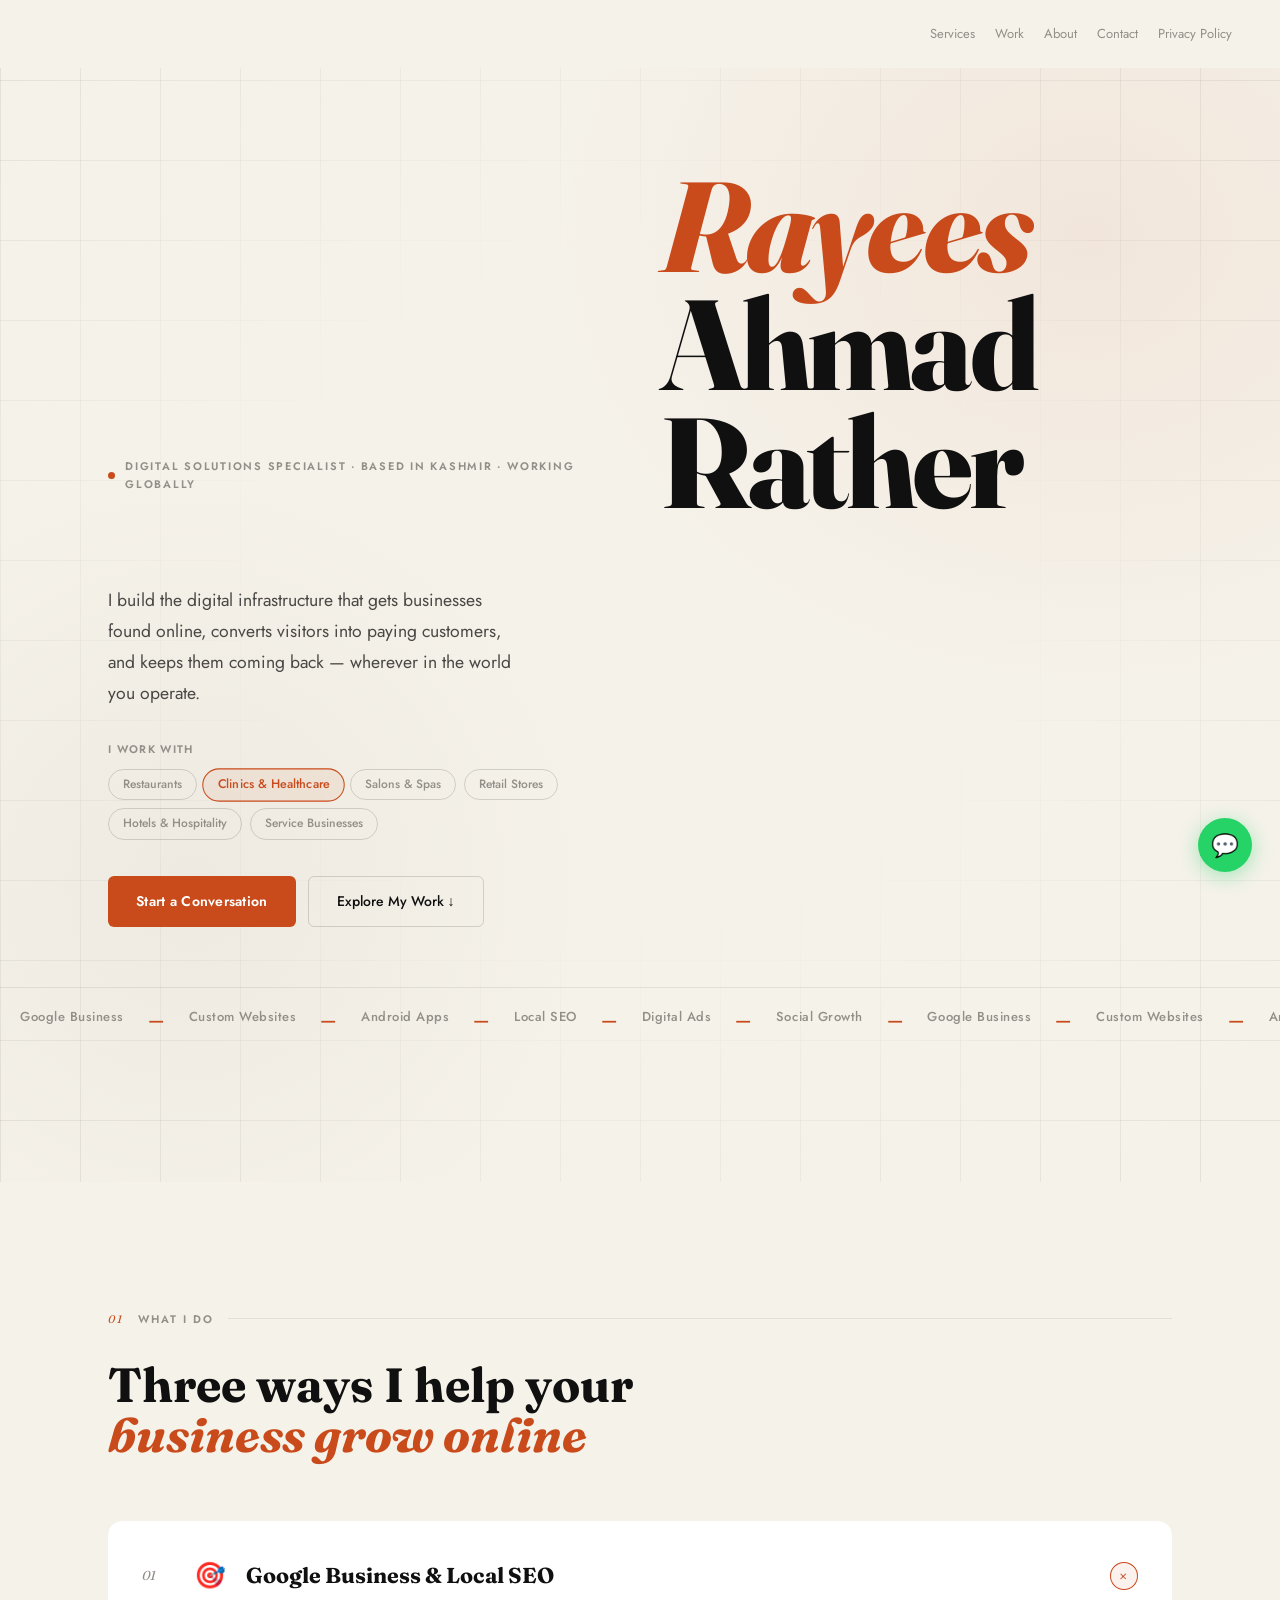
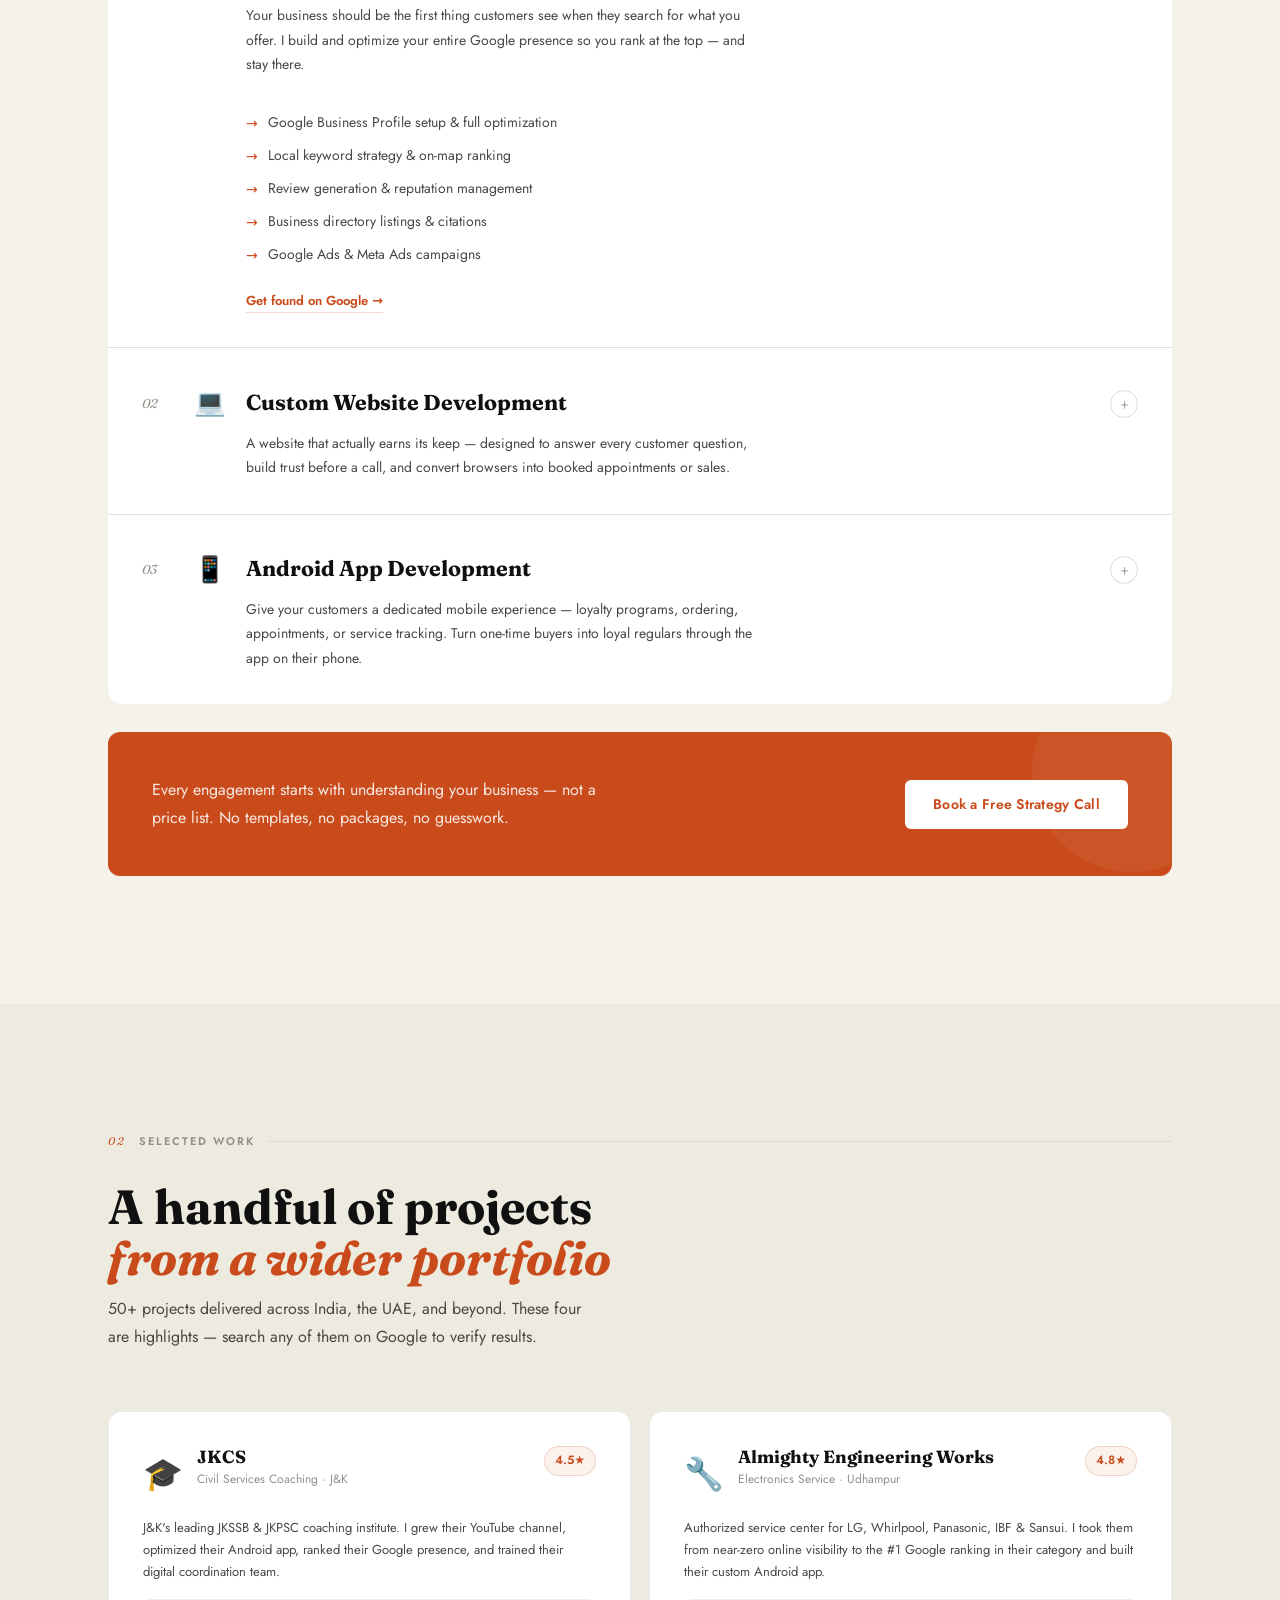
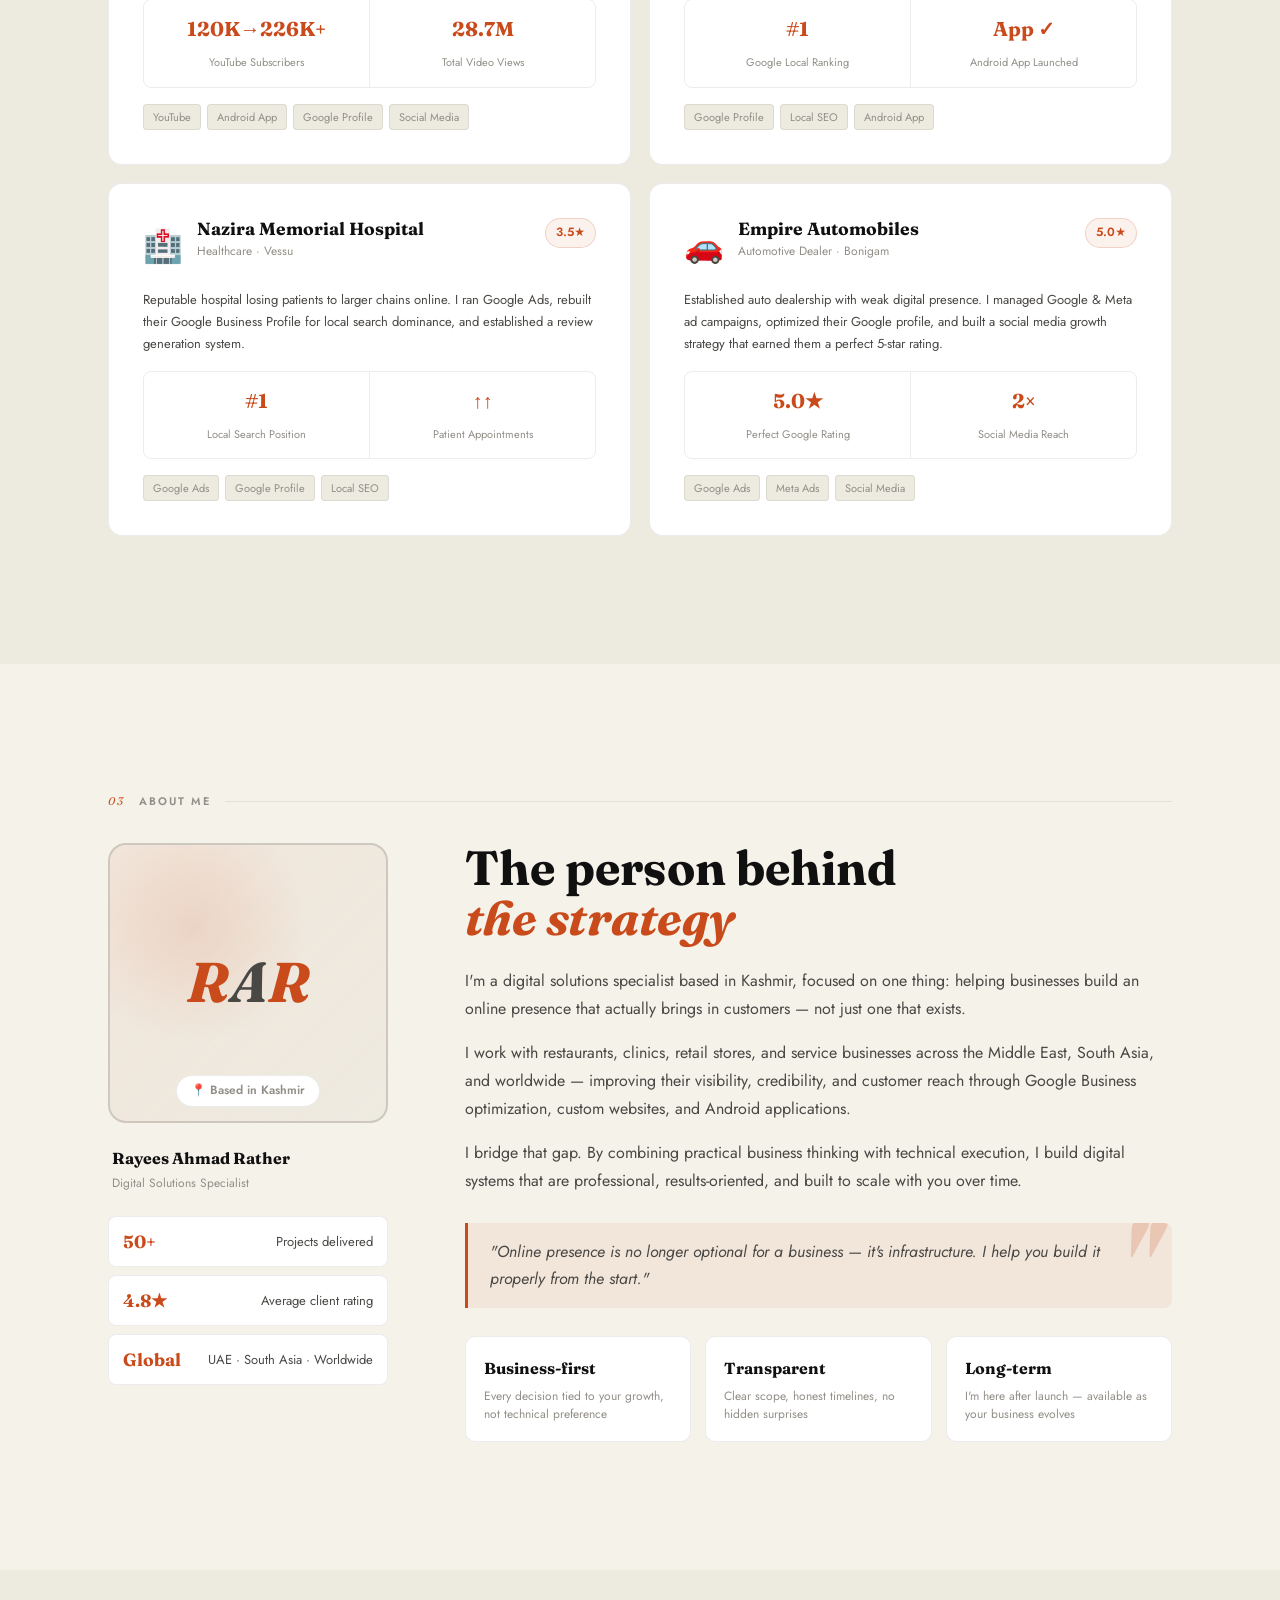
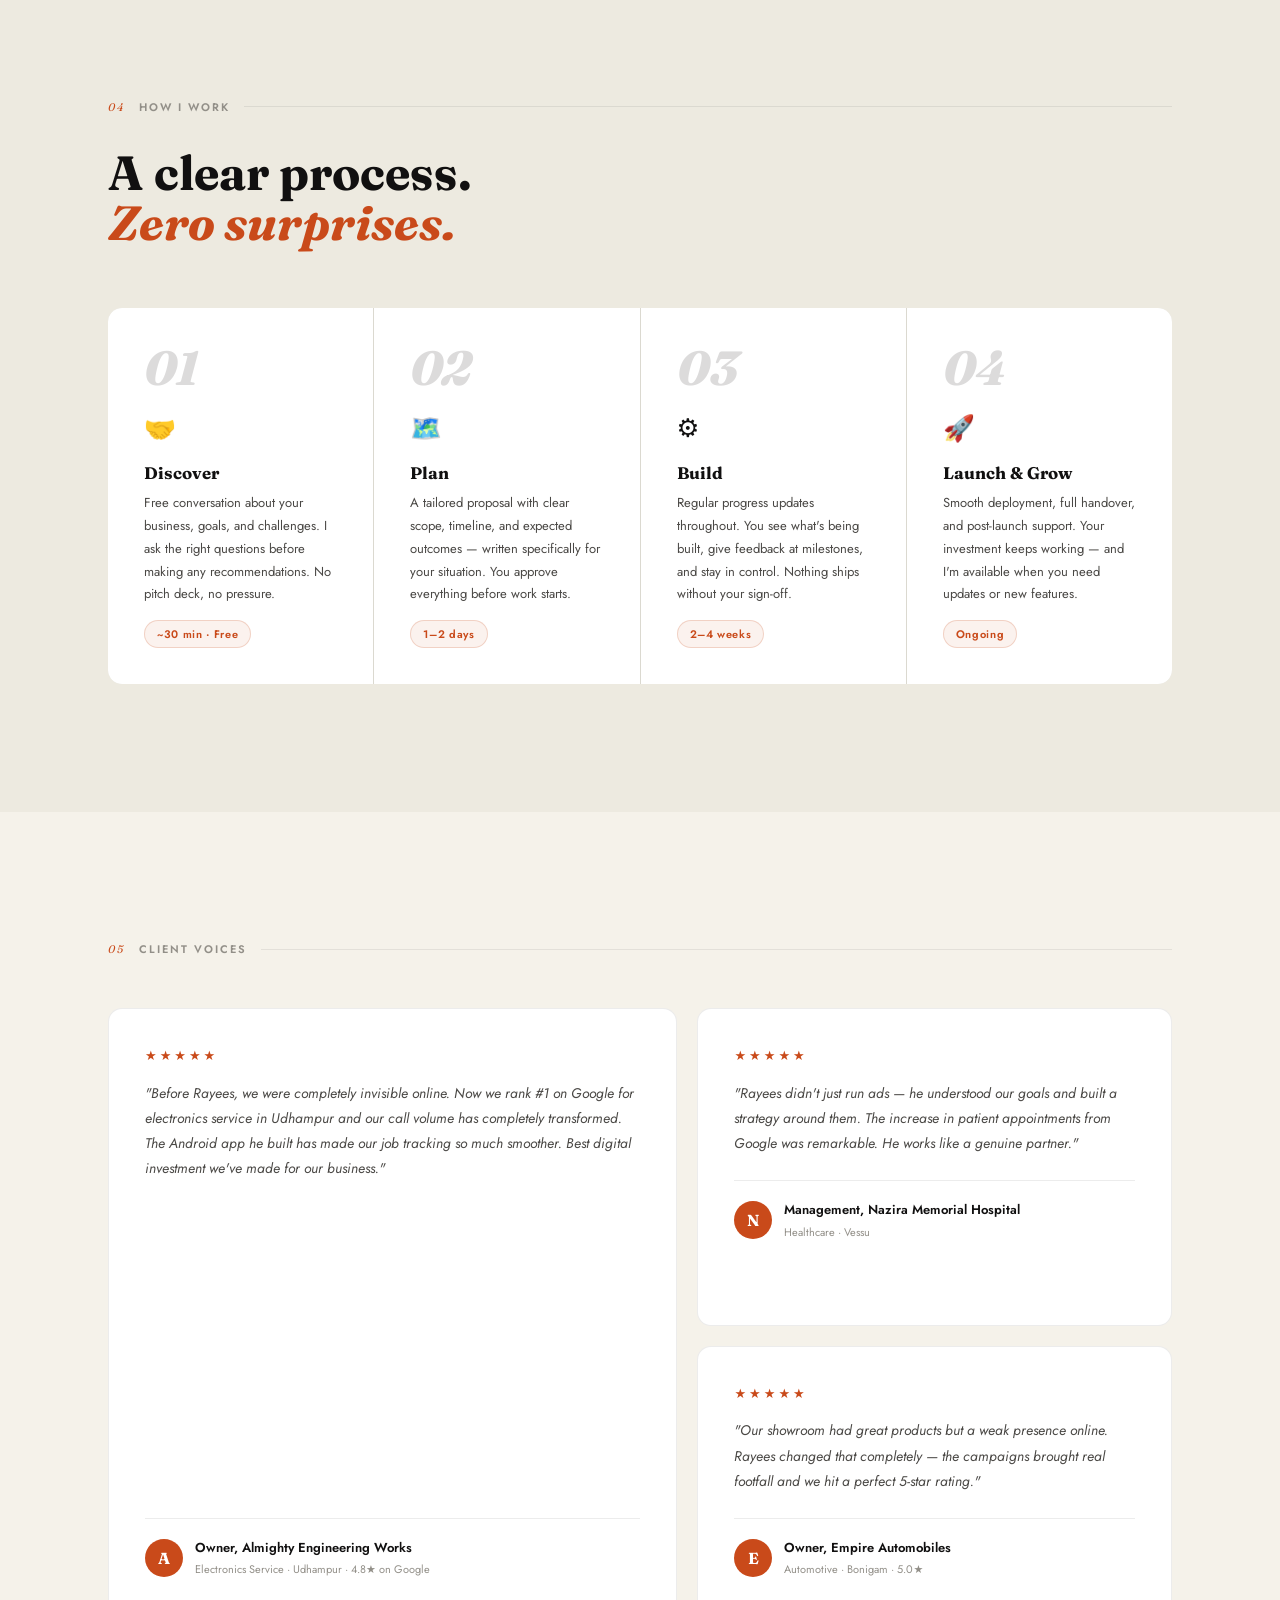
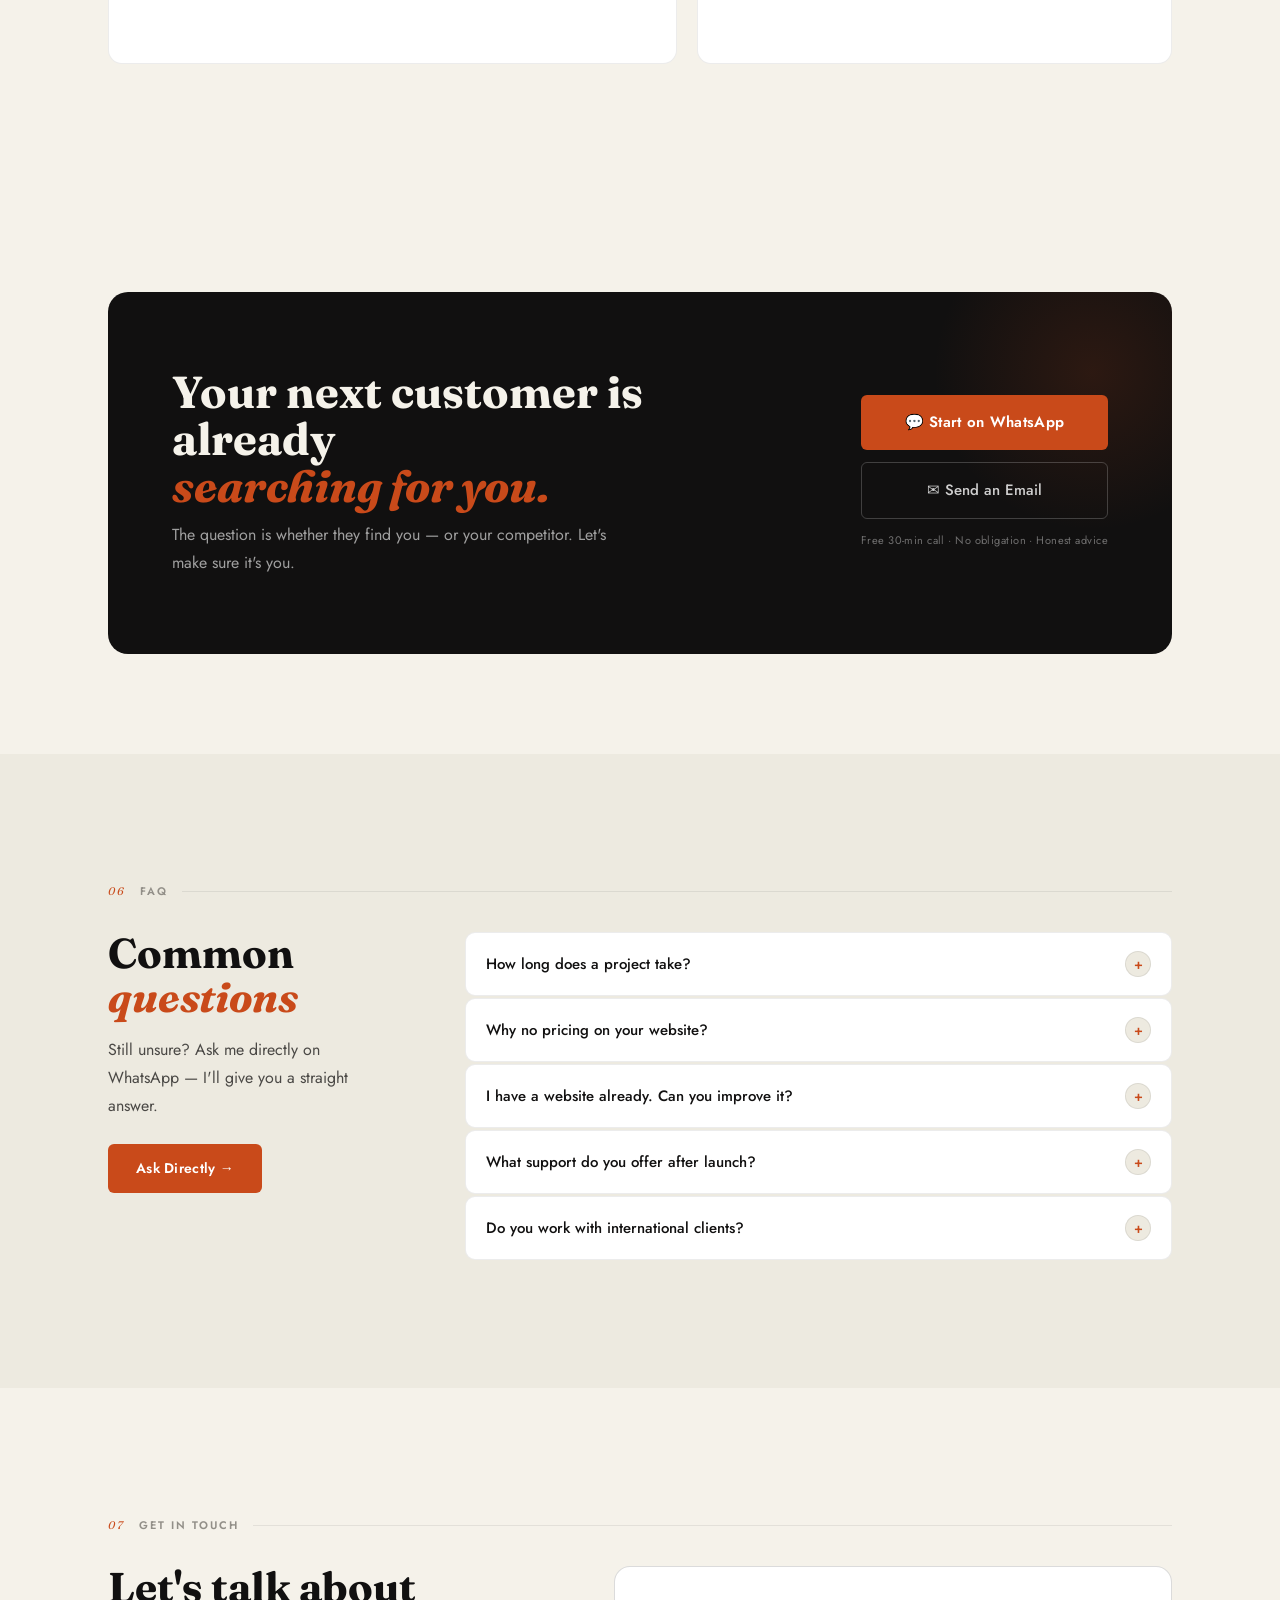
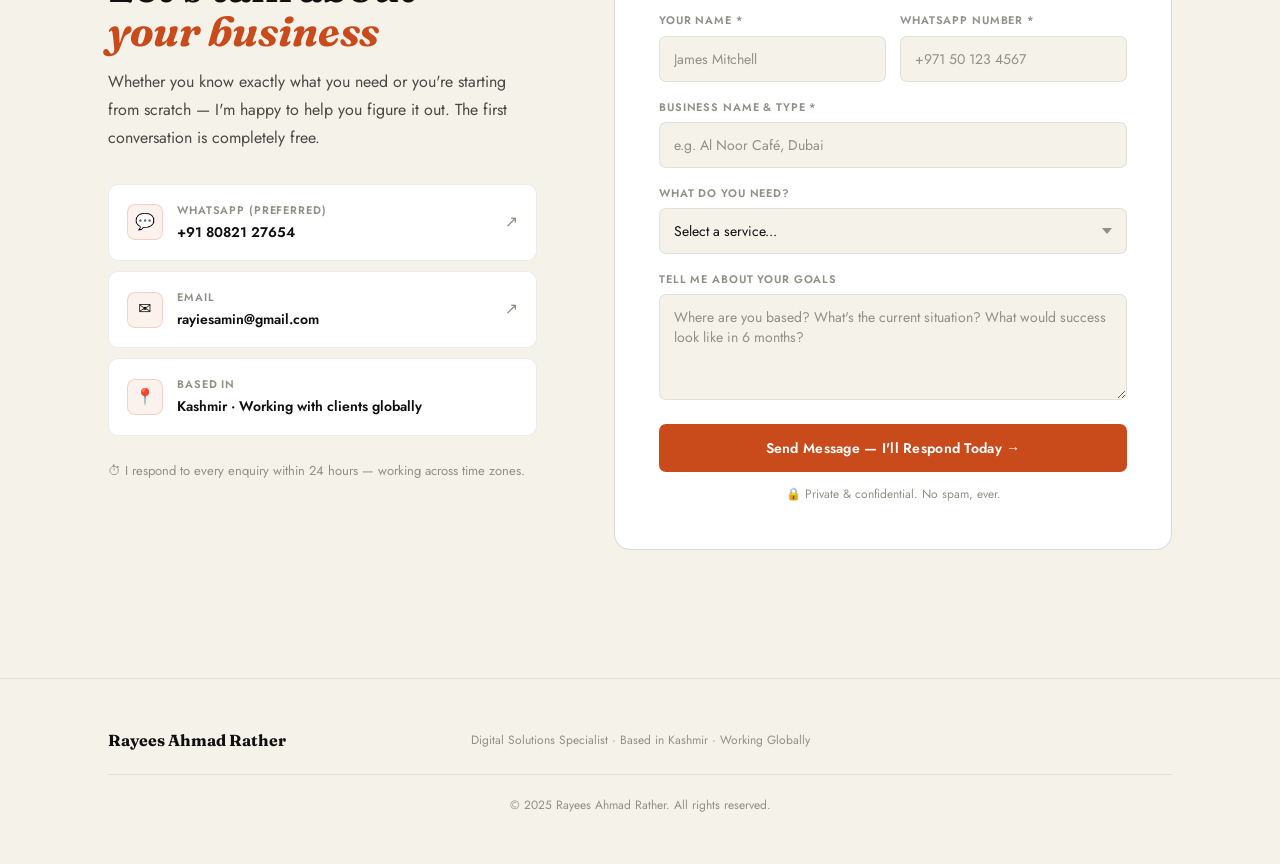
==== commit 318611cd: "privacy policy for Rent Ease" ====
--- a/index.html
+++ b/index.html
@@ -481,6 +481,7 @@
       <a href="#clients">Work</a>
       <a href="#about">About</a>
       <a href="#contact">Contact</a>
+      <a href="privacy-policy.html">Privacy Policy</a>
     </nav>
     <p class="footer-copy">© 2025 Rayees Ahmad Rather. All rights reserved.</p>
   </div>
--- a/style.css
+++ b/style.css
@@ -640,3 +640,77 @@
   .testi-sm-col { gap: 16px; }
 }
 @media(prefers-reduced-motion:reduce){ *,*::before,*::after { animation: none !important; transition-duration: 0.01ms !important; } }
+
+/* ── PRIVACY POLICY PAGE ── */
+.privacy-policy {
+  padding: clamp(80px, 10vw, 130px) 0;
+  background: var(--bg);
+}
+
+.privacy-policy .container {
+  max-width: 800px;
+}
+
+.privacy-policy h1 {
+  font-size: clamp(2.4rem, 8vw, 3.6rem);
+  margin-bottom: 24px;
+  color: var(--text);
+}
+
+.privacy-policy h2 {
+  font-size: clamp(1.4rem, 5vw, 2rem);
+  margin-top: 40px;
+  margin-bottom: 20px;
+  color: var(--text);
+  border-bottom: 2px solid var(--accent-bdr);
+  padding-bottom: 12px;
+}
+
+.policy-updated {
+  background: var(--surface);
+  padding: 20px 24px;
+  border-left: 4px solid var(--accent);
+  border-radius: 6px;
+  margin-bottom: 32px;
+  font-size: 0.95rem;
+  color: var(--text2);
+}
+
+.policy-intro {
+  font-size: 1.05rem;
+  line-height: 1.8;
+  margin-bottom: 32px;
+  color: var(--text);
+}
+
+.privacy-policy p {
+  margin-bottom: 16px;
+  color: var(--text2);
+  line-height: 1.8;
+}
+
+.privacy-policy ul {
+  margin: 20px 0 24px 32px;
+  list-style: disc;
+}
+
+.privacy-policy li {
+  margin-bottom: 14px;
+  color: var(--text2);
+  line-height: 1.75;
+}
+
+.privacy-policy li strong {
+  color: var(--text);
+  font-weight: 600;
+}
+
+.privacy-policy a {
+  color: var(--accent);
+  text-decoration: underline;
+  transition: opacity 0.3s ease;
+}
+
+.privacy-policy a:hover {
+  opacity: 0.75;
+}
